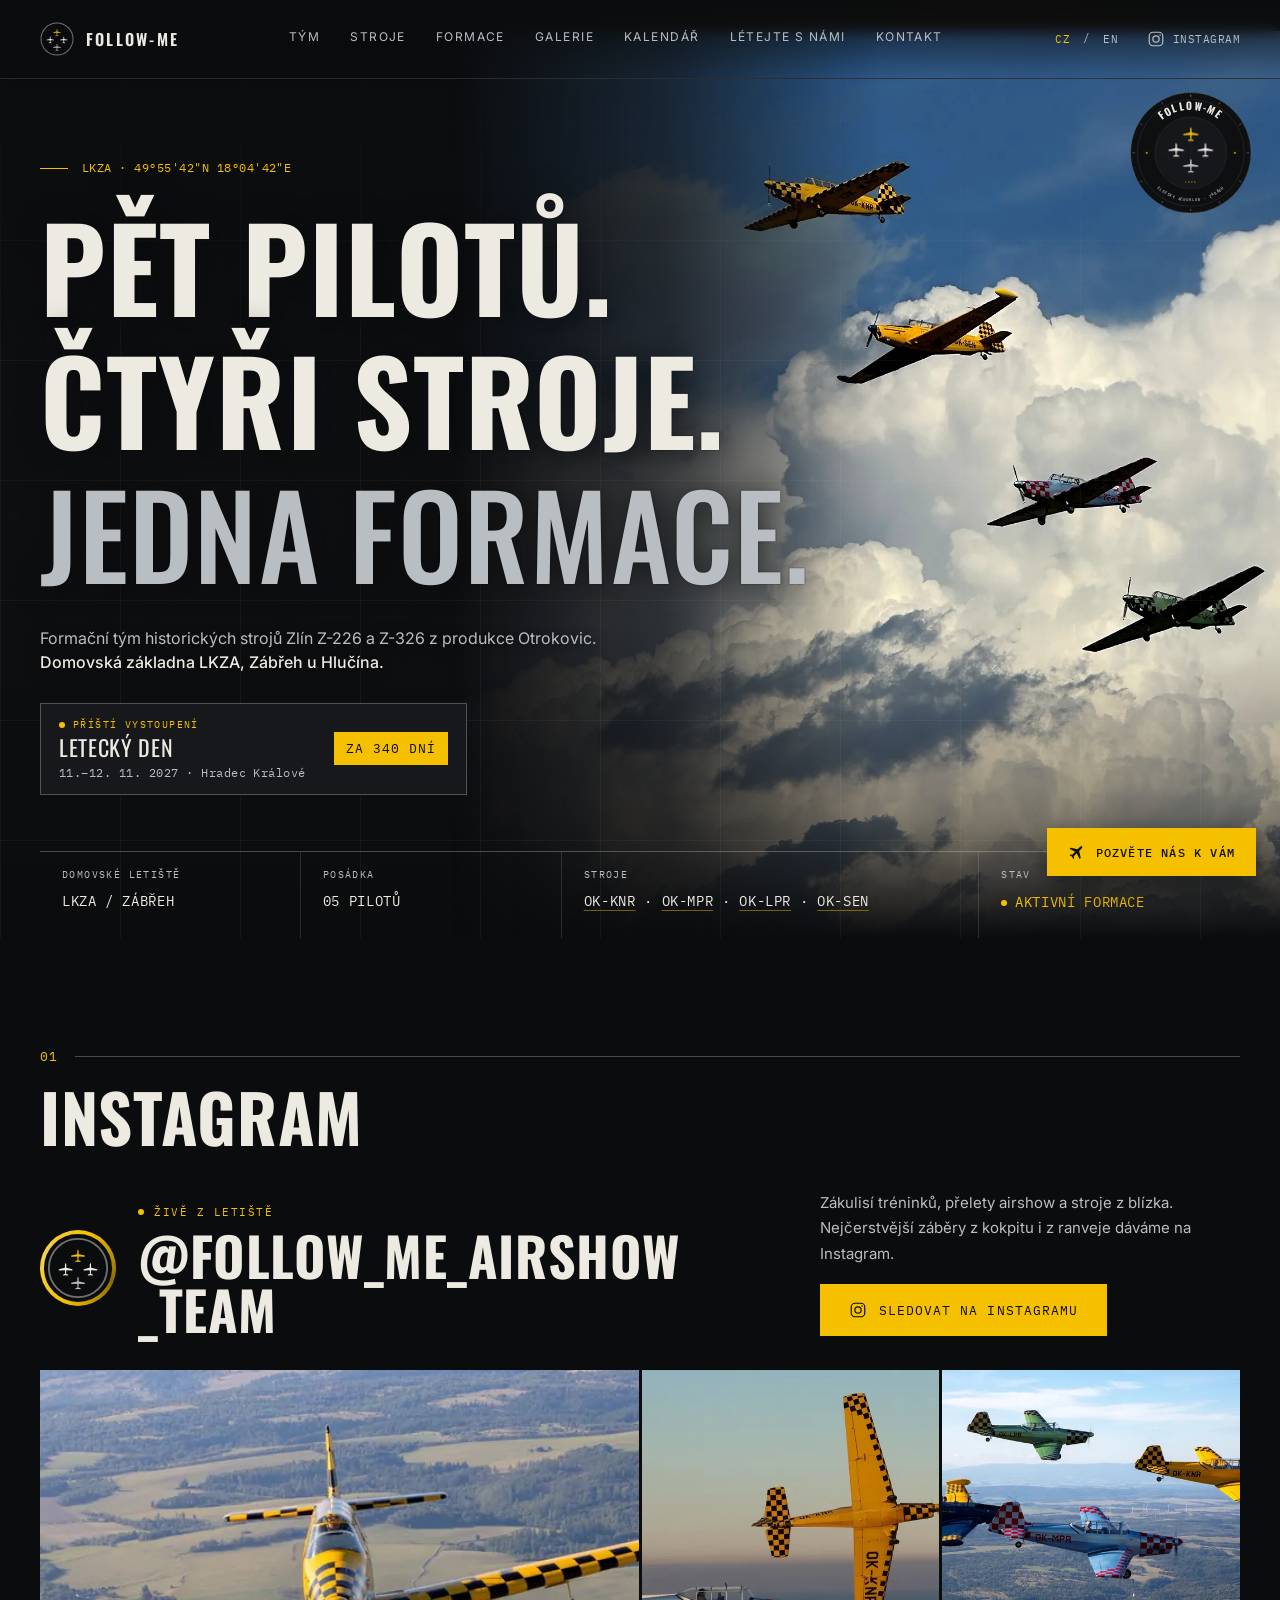
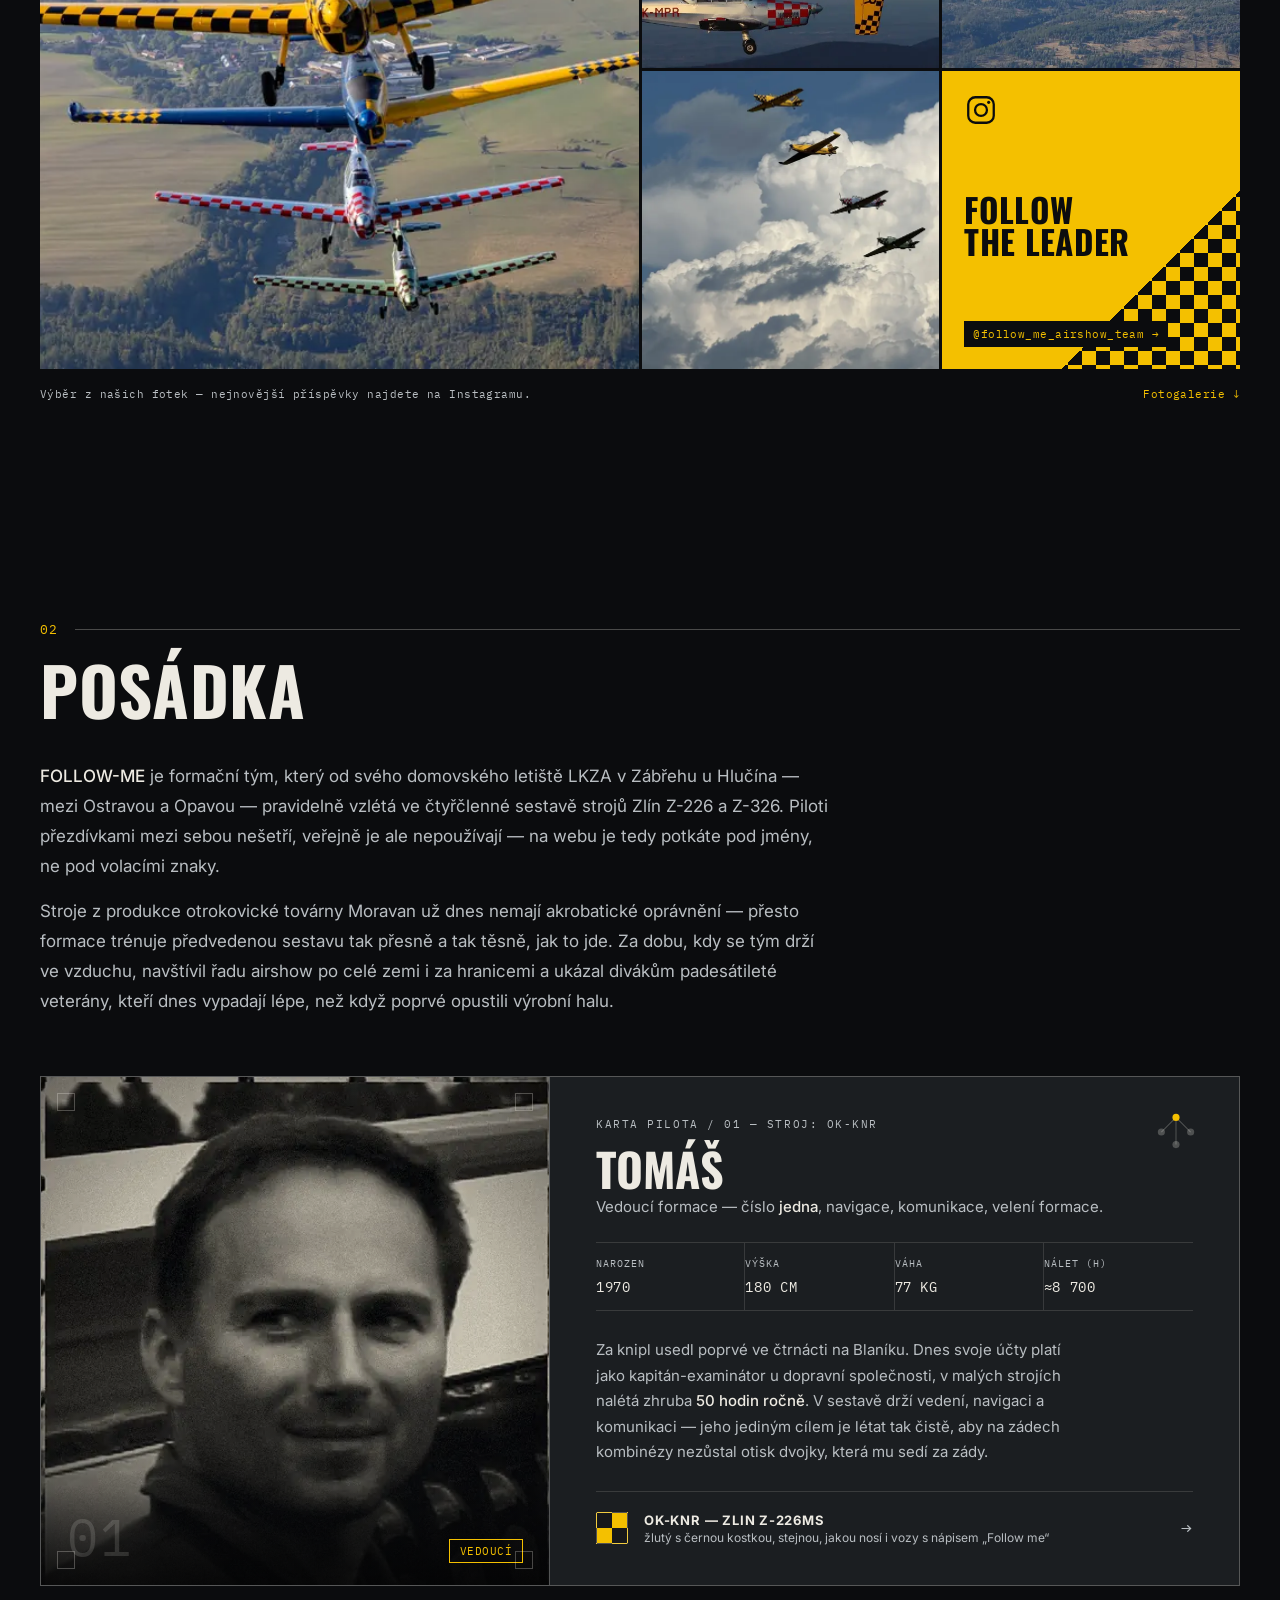
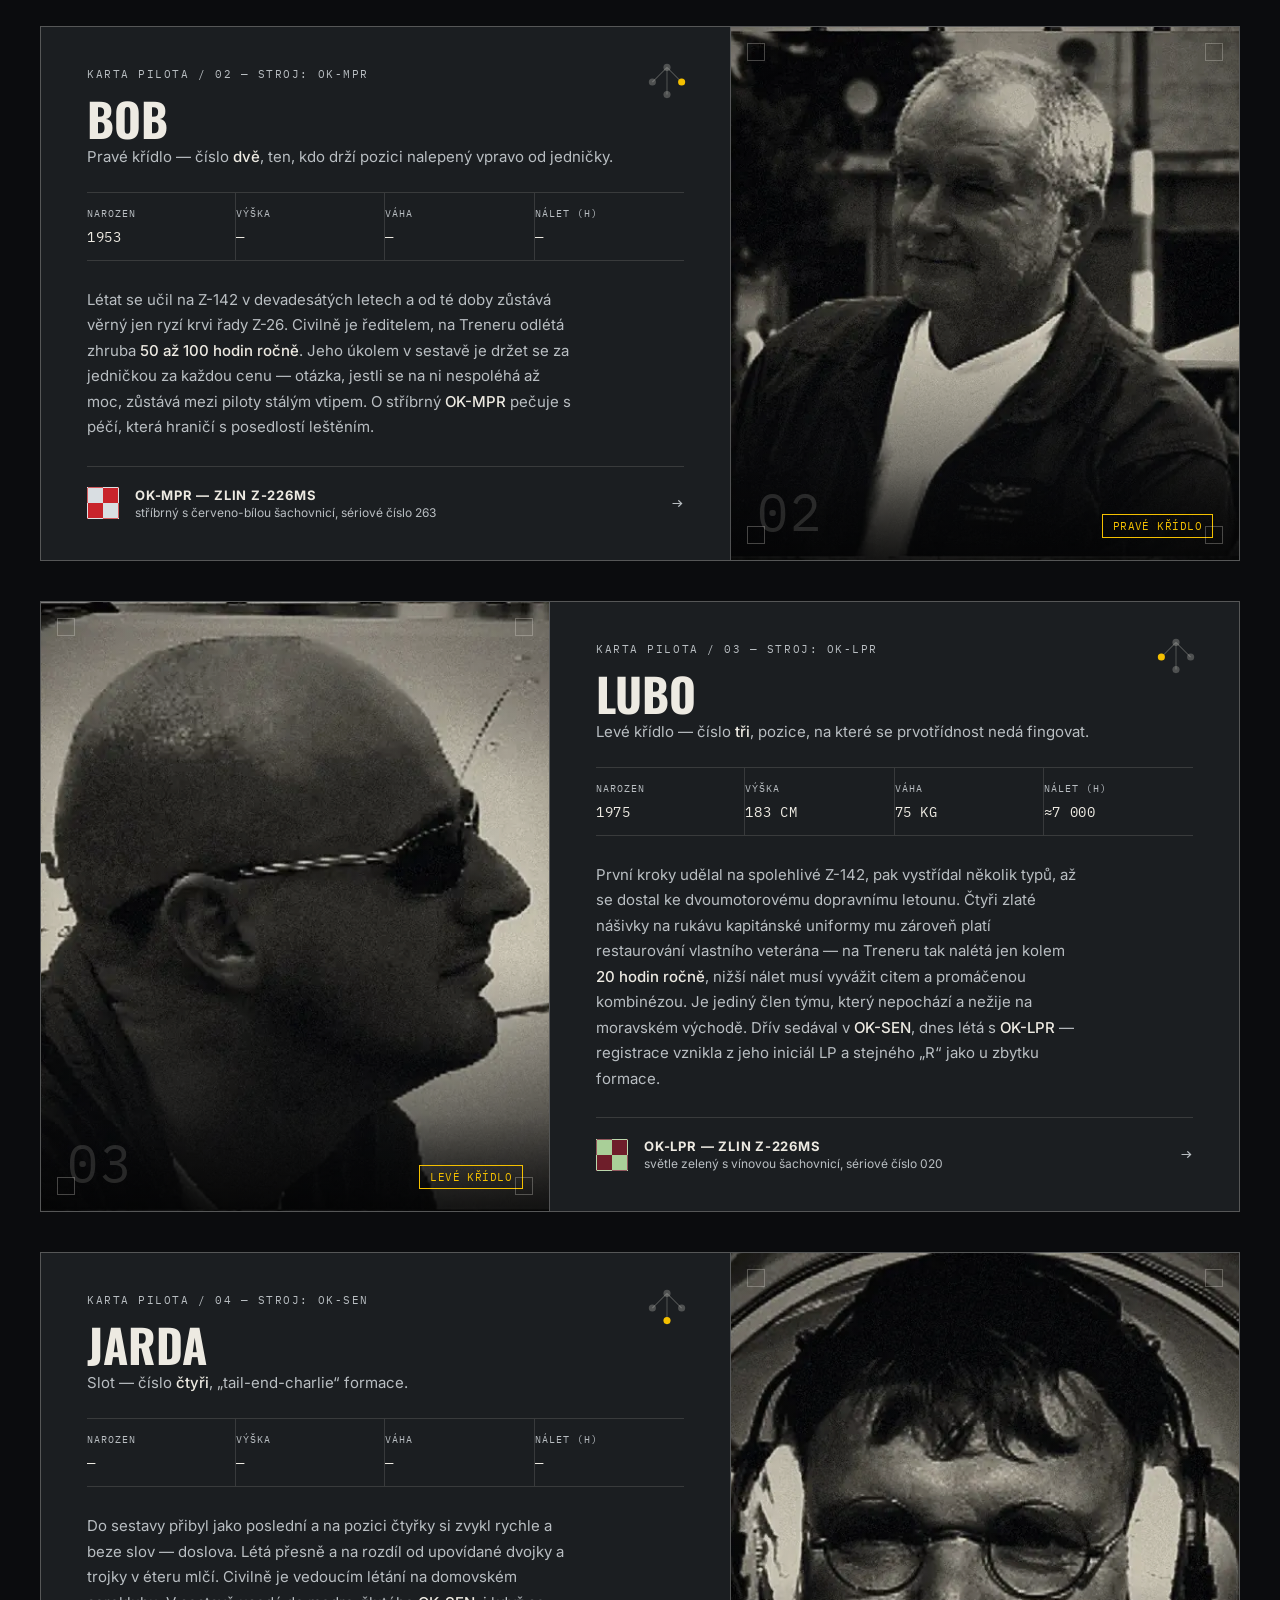
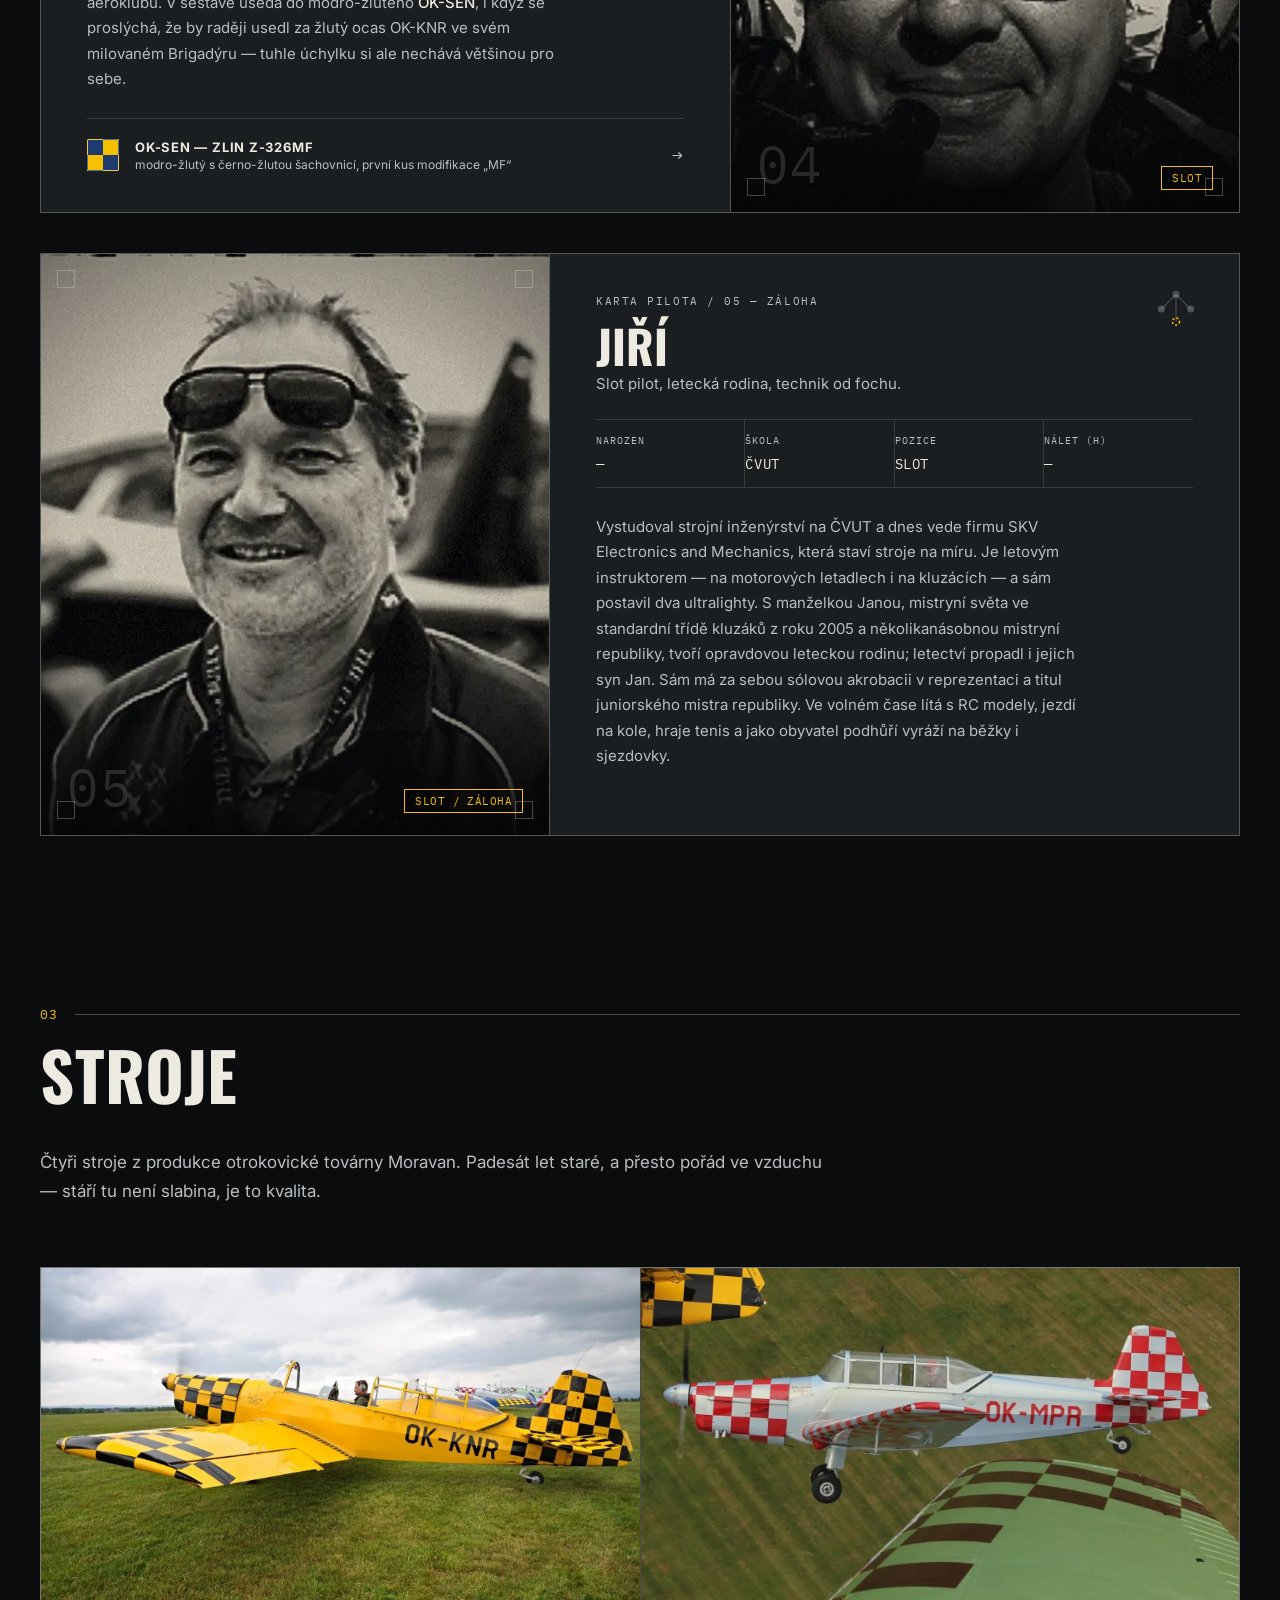
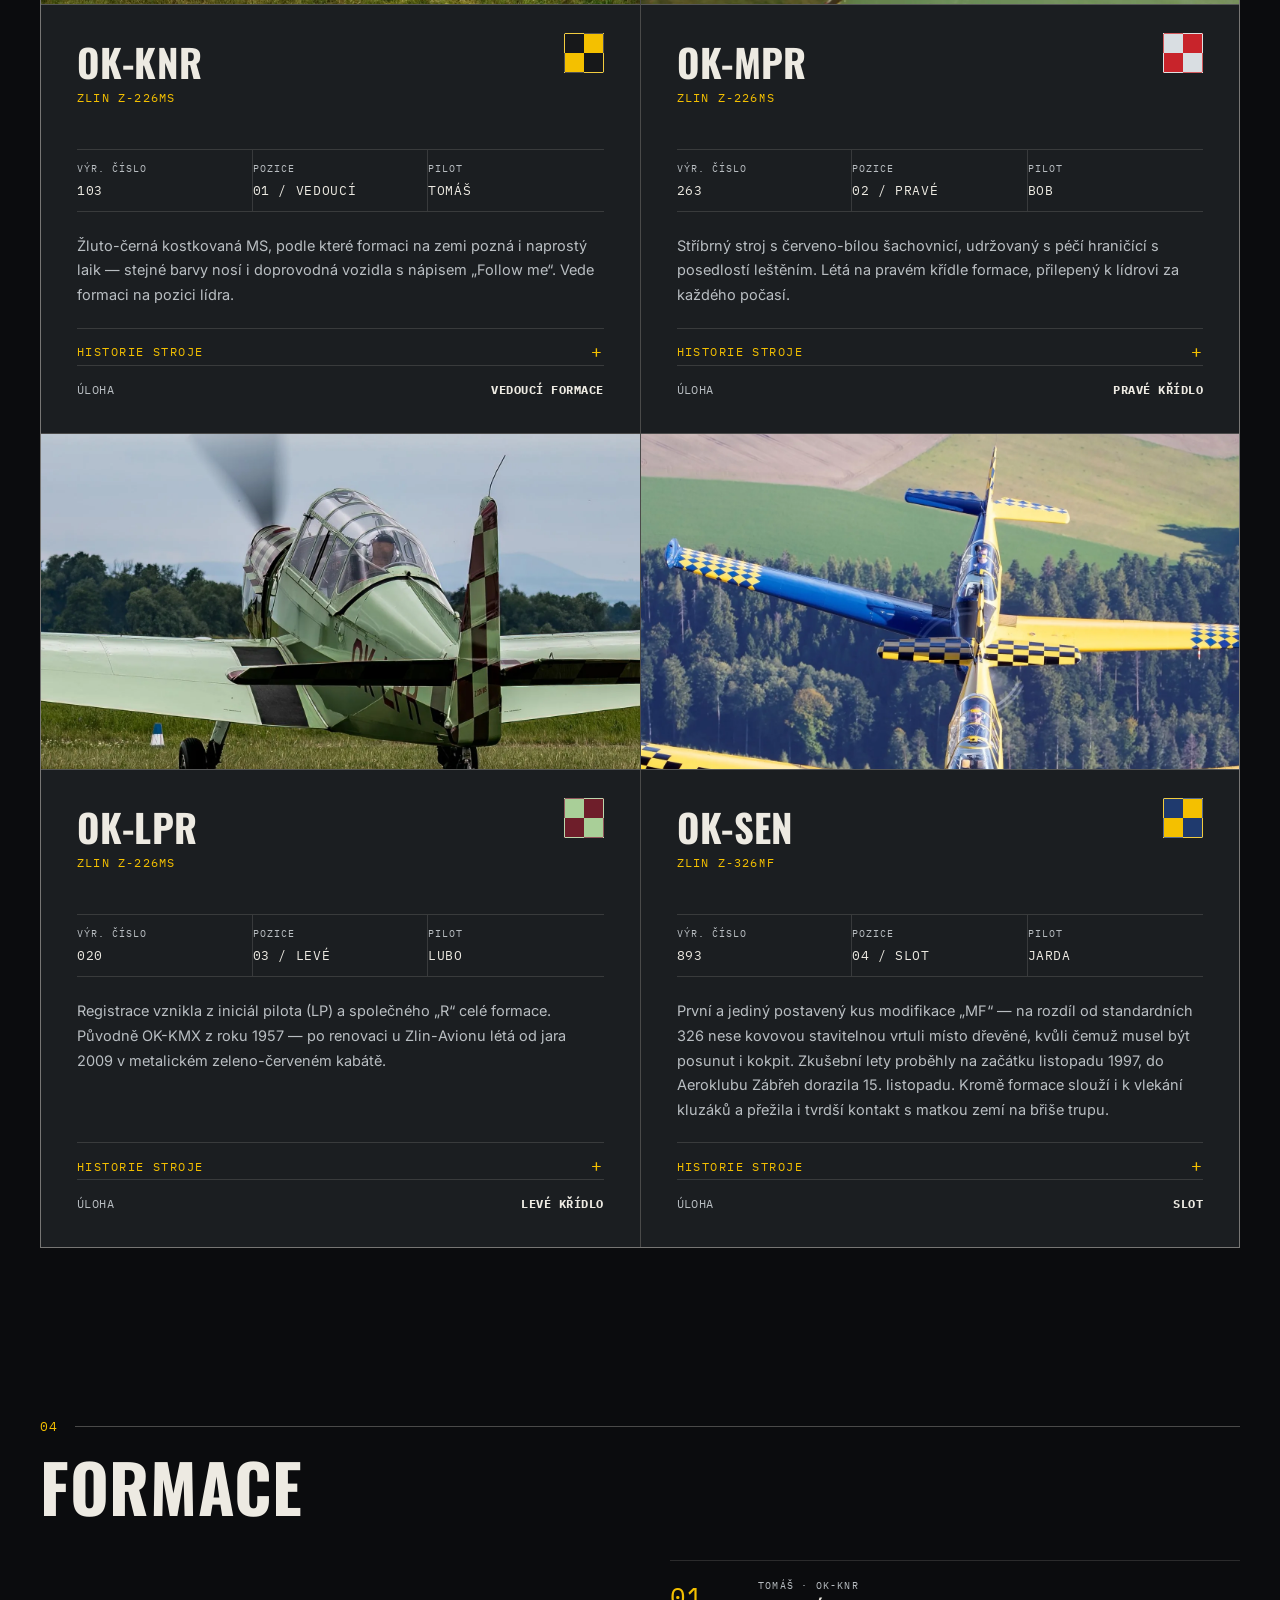
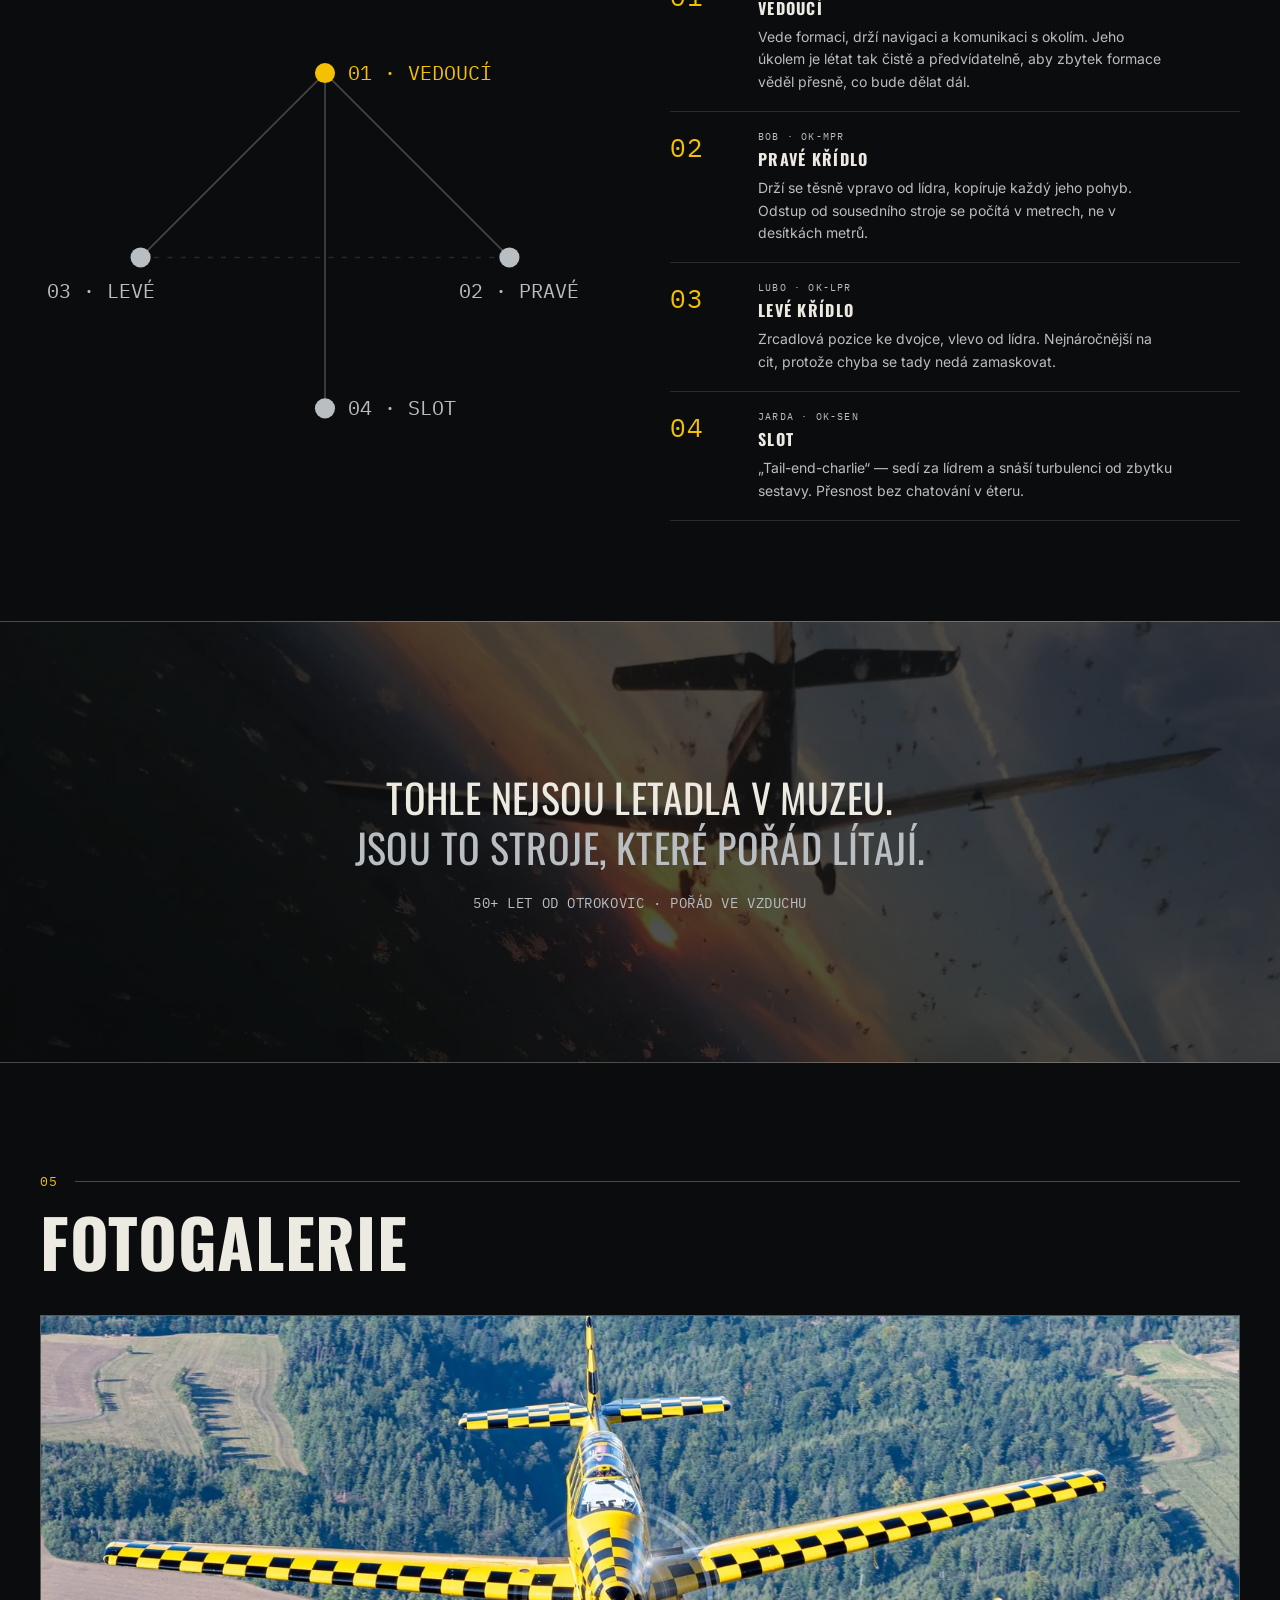
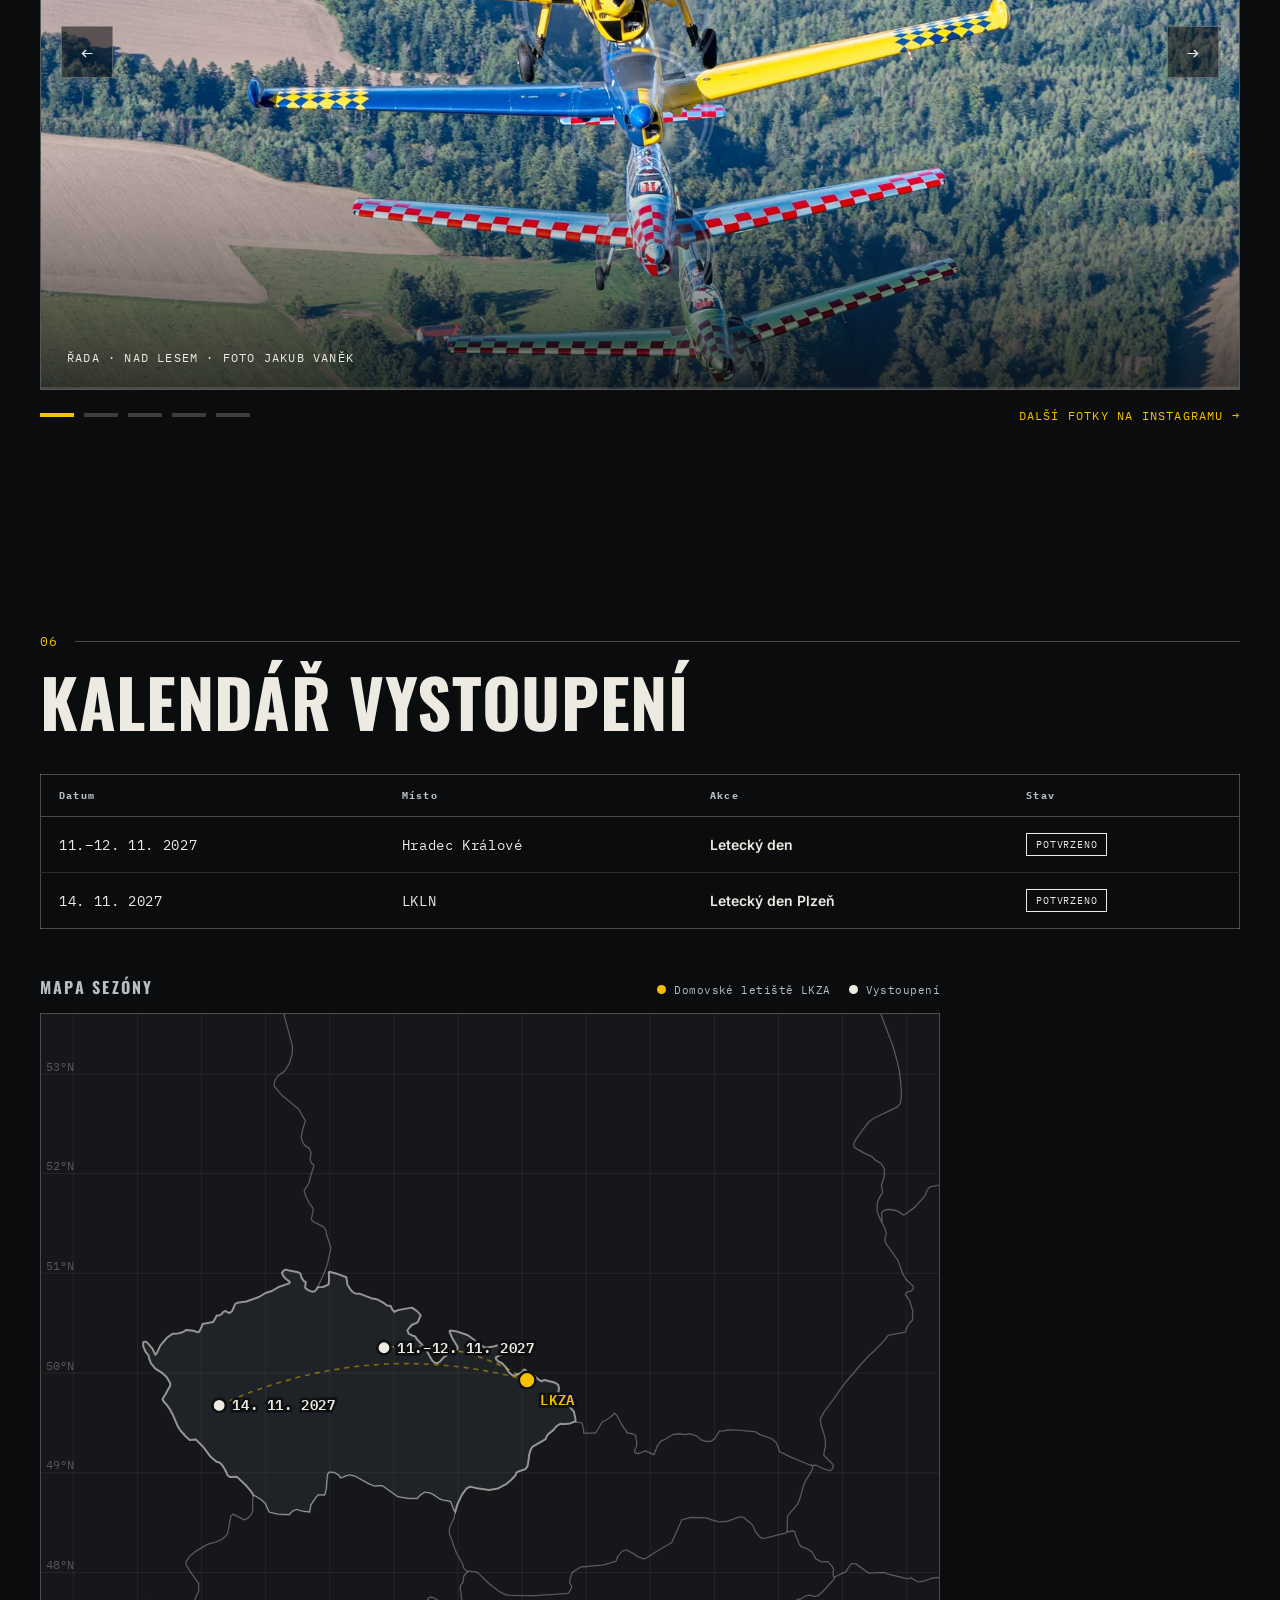
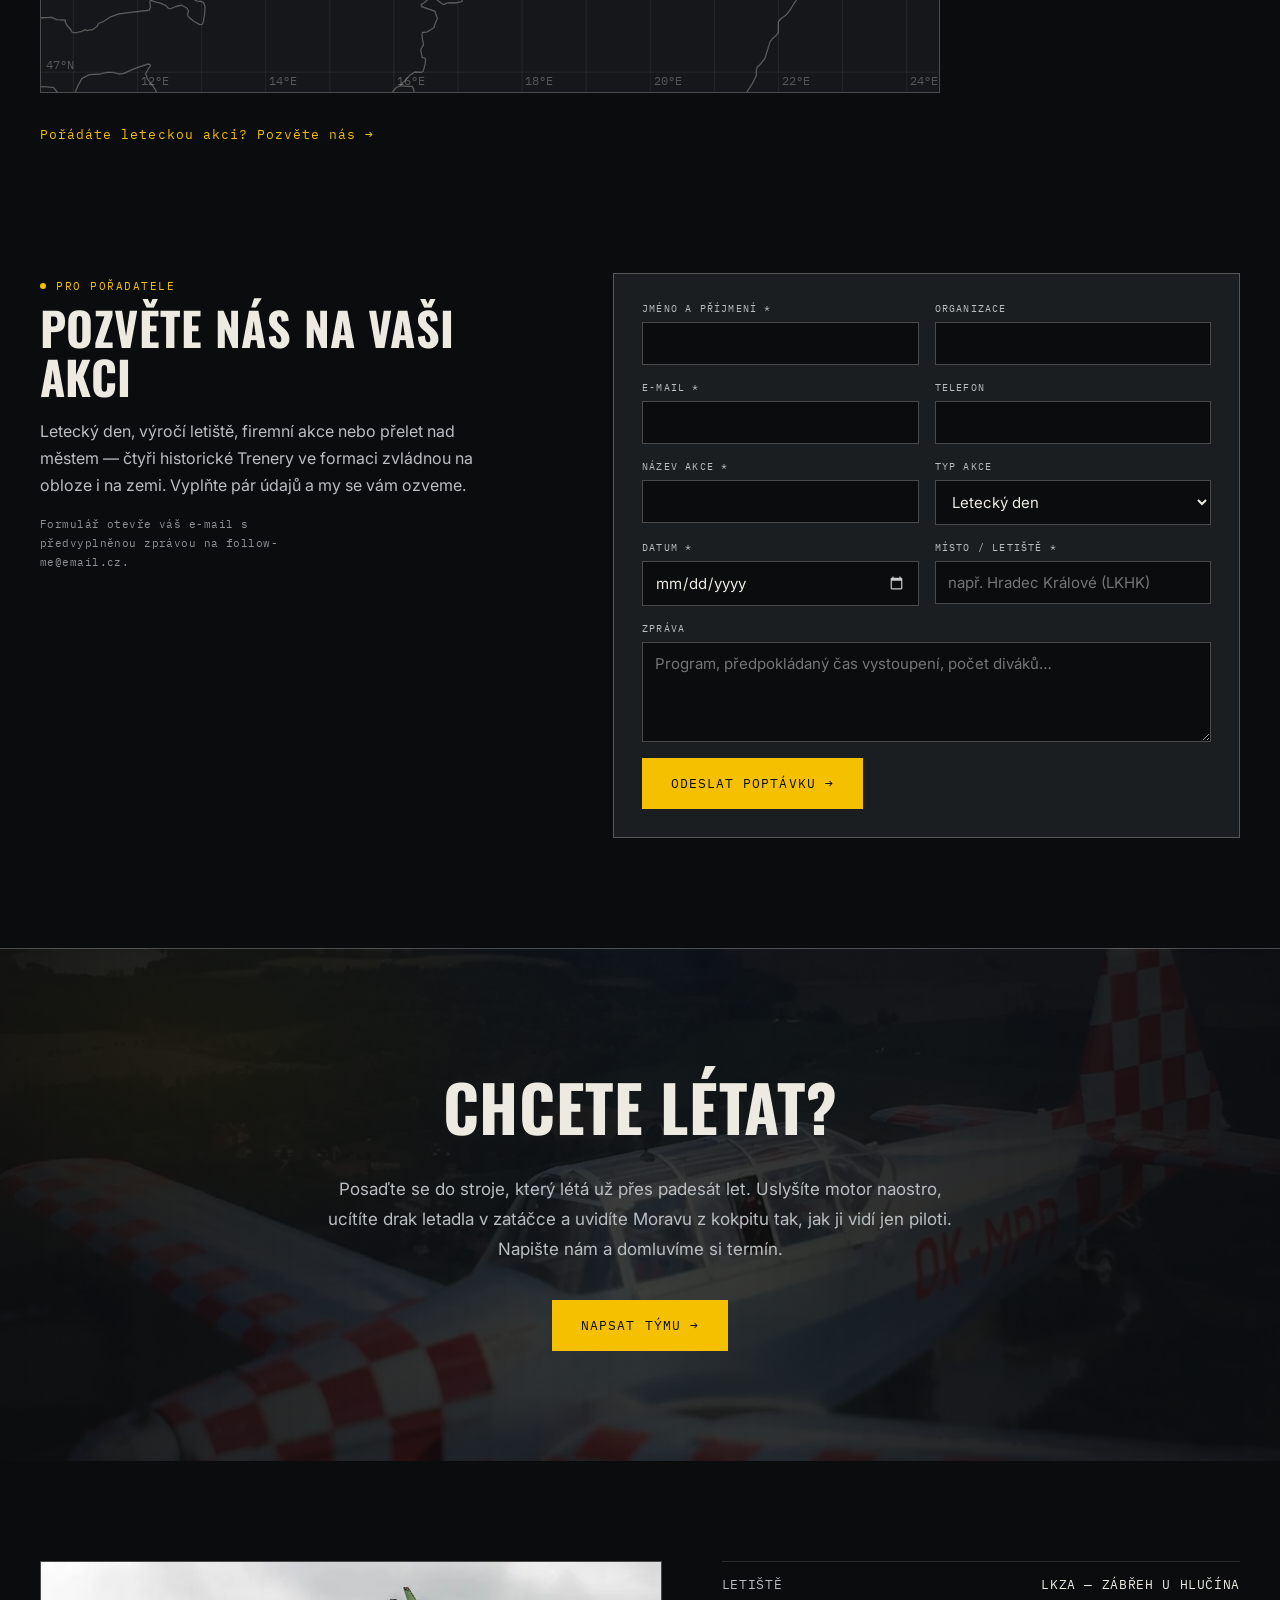
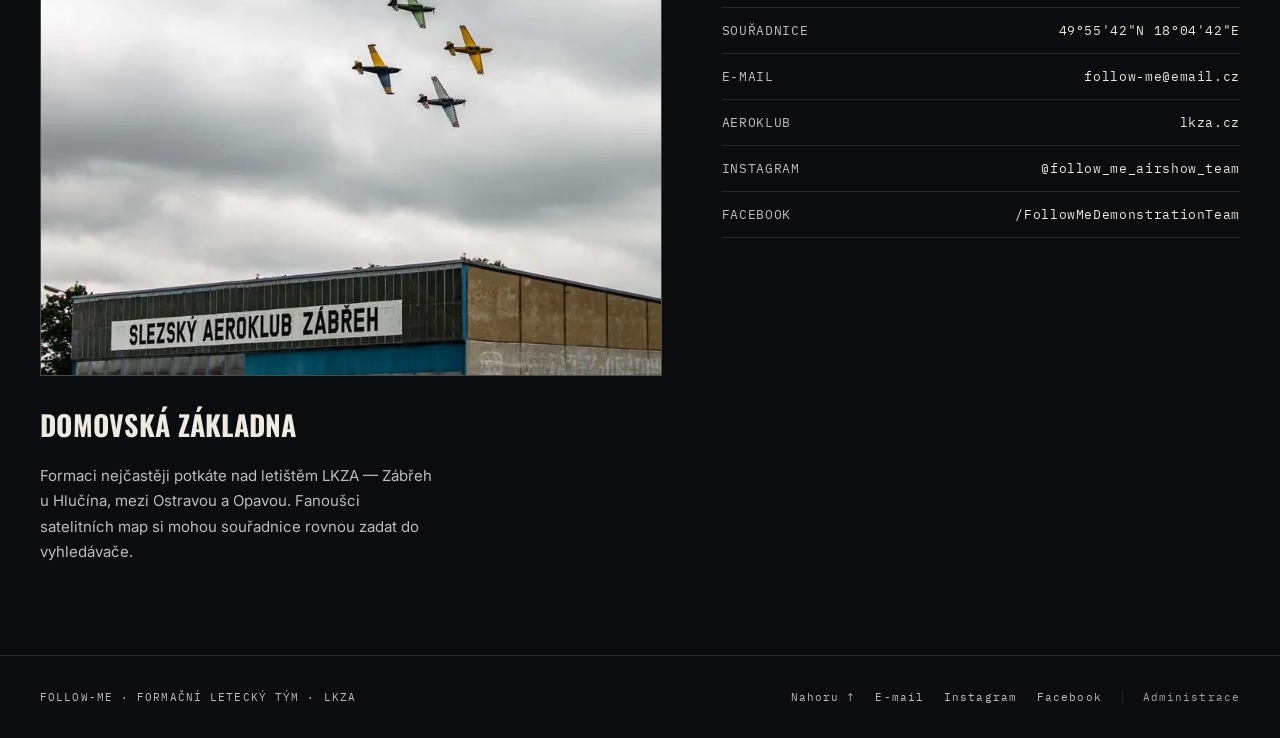
==== index.html @ b540958b "Fotka u Domovské základny celá: všechna letadla i nápis Slezský aeroklub Zábřeh Co-Authored-By: Clau" ====
<!DOCTYPE html>
<html lang="cs">
<head>
<meta charset="UTF-8">
<meta name="viewport" content="width=device-width, initial-scale=1.0">
<title>FOLLOW-ME — formační letecký tým · LKZA Zábřeh</title>
<meta name="description" content="FOLLOW-ME — formační tým čtyř historických strojů Zlín Z-226 a Z-326. Domovská základna LKZA, Zábřeh u Hlučína.">
<meta property="og:title" content="FOLLOW-ME — pět pilotů. čtyři stroje. jedna formace.">
<meta property="og:description" content="Formační letecký tým historických strojů Zlín Z-226 / Z-326. LKZA Zábřeh u Hlučína.">
<meta property="og:type" content="website">
<meta property="og:locale" content="cs_CZ">
<meta property="og:url" content="https://follow-me-blond.vercel.app/">
<meta property="og:site_name" content="FOLLOW-ME">
<meta property="og:image" content="https://follow-me-blond.vercel.app/assets/images/og/og-cs.jpg">
<meta property="og:image:width" content="1200">
<meta property="og:image:height" content="630">
<meta property="og:image:alt" content="Čtyři stroje formace FOLLOW-ME v šikmé řadě před bouřkovými mraky">
<meta name="twitter:card" content="summary_large_image">
<meta name="theme-color" content="#0B0C0E">
<link rel="alternate" hreflang="cs" href="https://follow-me-blond.vercel.app/">
<link rel="alternate" hreflang="en" href="https://follow-me-blond.vercel.app/en/">
<link rel="alternate" hreflang="x-default" href="https://follow-me-blond.vercel.app/">
<link rel="canonical" href="https://follow-me-blond.vercel.app/">
<link rel="icon" type="image/svg+xml" href="assets/images/brand/favicon.svg">
<link rel="preconnect" href="https://fonts.googleapis.com">
<link rel="preconnect" href="https://fonts.gstatic.com" crossorigin>
<link href="https://fonts.googleapis.com/css2?family=Oswald:wght@500;600;700&family=Inter:wght@400;500;600&family=IBM+Plex+Mono:wght@400;500&display=swap" rel="stylesheet">
<link rel="stylesheet" href="css/style.css?v=16">
<link rel="preload" as="image" href="assets/images/photos/hero-mraky-mobil.webp" media="(max-width: 860px)">
<link rel="preload" as="image" href="assets/images/photos/hero-mraky.webp" media="(min-width: 861px)">
</head>
<body>

<!-- ============================================================ NAV -->
<nav class="nav" aria-label="Hlavní menu">
  <a href="#top" class="nav-mark">
    <svg viewBox="0 0 100 100" aria-hidden="true">
      <circle cx="50" cy="50" r="47" fill="none" stroke="rgba(237,234,226,0.45)" stroke-width="3"/>
      <path d="M12 1.5 L12.9 4 L13 8.6 L21.5 10.4 L21.5 12.2 L13 11.8 L12.6 17 L15.6 18.2 L15.6 19.4 L12 19 L8.4 19.4 L8.4 18.2 L11.4 17 L11 11.8 L2.5 12.2 L2.5 10.4 L11 8.6 L11.1 4 Z" fill="#F4C000" transform="translate(36.2 17.9) scale(1.15)"/>
      <path d="M12 1.5 L12.9 4 L13 8.6 L21.5 10.4 L21.5 12.2 L13 11.8 L12.6 17 L15.6 18.2 L15.6 19.4 L12 19 L8.4 19.4 L8.4 18.2 L11.4 17 L11 11.8 L2.5 12.2 L2.5 10.4 L11 8.6 L11.1 4 Z" fill="#EDEAE2" transform="translate(16.2 39.9) scale(1.15)"/>
      <path d="M12 1.5 L12.9 4 L13 8.6 L21.5 10.4 L21.5 12.2 L13 11.8 L12.6 17 L15.6 18.2 L15.6 19.4 L12 19 L8.4 19.4 L8.4 18.2 L11.4 17 L11 11.8 L2.5 12.2 L2.5 10.4 L11 8.6 L11.1 4 Z" fill="#EDEAE2" transform="translate(56.2 39.9) scale(1.15)"/>
      <path d="M12 1.5 L12.9 4 L13 8.6 L21.5 10.4 L21.5 12.2 L13 11.8 L12.6 17 L15.6 18.2 L15.6 19.4 L12 19 L8.4 19.4 L8.4 18.2 L11.4 17 L11 11.8 L2.5 12.2 L2.5 10.4 L11 8.6 L11.1 4 Z" fill="#B9BEC2" transform="translate(36.2 61.9) scale(1.15)"/>
    </svg>
    <span class="nav-word">FOLLOW-ME</span>
  </a>
  <div class="nav-links">
    <a href="#team">Tým</a>
    <a href="#machines">Stroje</a>
    <a href="#formation">Formace</a>
    <a href="#instagram">Galerie</a>
    <a href="#events">Kalendář</a>
    <a href="#fly">Létejte s námi</a>
    <a href="#contact">Kontakt</a>
  </div>
  <div class="nav-lang mono" role="navigation" aria-label="Jazyk">
    <a href="./" class="active" lang="cs" aria-current="page">CZ</a><span aria-hidden="true">/</span>
    <a href="en/" lang="en" hreflang="en">EN</a>
  </div>
  <a class="nav-ig" href="https://www.instagram.com/follow_me_airshow_team/" target="_blank" rel="noopener" aria-label="Instagram FOLLOW-ME"><svg viewBox="0 0 24 24" fill="none" stroke="currentColor" stroke-width="1.6" aria-hidden="true"><rect x="3" y="3" width="18" height="18" rx="5"/><circle cx="12" cy="12" r="4.2"/><circle cx="17.4" cy="6.6" r="1.1" fill="currentColor" stroke="none"/></svg><span class="mono">INSTAGRAM</span></a>
  <button type="button" class="nav-toggle" id="navToggle" aria-label="Otevřít menu" aria-expanded="false" aria-controls="mobileMenu">
    <span></span><span></span><span></span>
  </button>
</nav>

<div class="mobile-menu" id="mobileMenu">
  <a href="#team">Tým</a>
  <a href="#machines">Stroje</a>
  <a href="#formation">Formace</a>
  <a href="#instagram">Galerie</a>
  <a href="#events">Kalendář</a>
  <a href="#fly">Létejte s námi</a>
  <a href="#contact">Kontakt</a>
  <div class="mm-lang mono"><a href="./" class="active" aria-current="page">CZ</a><a href="en/" lang="en" hreflang="en">EN</a></div>
  <a href="https://www.instagram.com/follow_me_airshow_team/" target="_blank" rel="noopener" class="mm-ig"><svg viewBox="0 0 24 24" fill="none" stroke="currentColor" stroke-width="1.6" aria-hidden="true"><rect x="3" y="3" width="18" height="18" rx="5"/><circle cx="12" cy="12" r="4.2"/><circle cx="17.4" cy="6.6" r="1.1" fill="currentColor" stroke="none"/></svg>@follow_me_airshow_team</a>
</div>

<!-- ============================================================ HERO -->
<section class="hero" id="top">
  <div class="hero-photo" aria-hidden="true"></div>
  <div class="hero-grid-lines" aria-hidden="true"></div>

  <div class="hero-badge">
<svg class="emblem" viewBox="0 0 400 400" role="img" aria-label="Znak FOLLOW-ME — Slezský aeroklub Zábřeh">
    <defs>
      <path id="emTop" d="M 58 200 A 142 142 0 0 1 342 200"/>
      <path id="emBot" d="M 40 200 A 160 160 0 0 0 360 200"/>
    </defs>
    <circle class="em-ring" cx="200" cy="200" r="198" fill="#0E0F11" stroke="rgba(237,234,226,0.28)" stroke-width="1.5"/>
    <g class="em-ticks">
      <line x1="200.0" y1="16.0" x2="200.0" y2="8.0" stroke="#F4C000" stroke-width="2"/>
      <line x1="216.3" y1="13.7" x2="216.7" y2="8.7" stroke="rgba(237,234,226,0.22)" stroke-width="1"/>
      <line x1="232.5" y1="15.8" x2="233.3" y2="10.9" stroke="rgba(237,234,226,0.22)" stroke-width="1"/>
      <line x1="248.4" y1="19.4" x2="249.7" y2="14.5" stroke="rgba(237,234,226,0.22)" stroke-width="1"/>
      <line x1="264.0" y1="24.3" x2="265.7" y2="19.6" stroke="rgba(237,234,226,0.22)" stroke-width="1"/>
      <line x1="279.0" y1="30.5" x2="281.1" y2="26.0" stroke="rgba(237,234,226,0.22)" stroke-width="1"/>
      <line x1="292.0" y1="40.7" x2="296.0" y2="33.7" stroke="rgba(237,234,226,0.55)" stroke-width="2"/>
      <line x1="307.3" y1="46.8" x2="310.1" y2="42.7" stroke="rgba(237,234,226,0.22)" stroke-width="1"/>
      <line x1="320.2" y1="56.7" x2="323.4" y2="52.9" stroke="rgba(237,234,226,0.22)" stroke-width="1"/>
      <line x1="332.2" y1="67.8" x2="335.8" y2="64.2" stroke="rgba(237,234,226,0.22)" stroke-width="1"/>
      <line x1="343.3" y1="79.8" x2="347.1" y2="76.6" stroke="rgba(237,234,226,0.22)" stroke-width="1"/>
      <line x1="353.2" y1="92.7" x2="357.3" y2="89.9" stroke="rgba(237,234,226,0.22)" stroke-width="1"/>
      <line x1="359.3" y1="108.0" x2="366.3" y2="104.0" stroke="rgba(237,234,226,0.55)" stroke-width="2"/>
      <line x1="369.5" y1="121.0" x2="374.0" y2="118.9" stroke="rgba(237,234,226,0.22)" stroke-width="1"/>
      <line x1="375.7" y1="136.0" x2="380.4" y2="134.3" stroke="rgba(237,234,226,0.22)" stroke-width="1"/>
      <line x1="380.6" y1="151.6" x2="385.5" y2="150.3" stroke="rgba(237,234,226,0.22)" stroke-width="1"/>
      <line x1="384.2" y1="167.5" x2="389.1" y2="166.7" stroke="rgba(237,234,226,0.22)" stroke-width="1"/>
      <line x1="386.3" y1="183.7" x2="391.3" y2="183.3" stroke="rgba(237,234,226,0.22)" stroke-width="1"/>
      <line x1="384.0" y1="200.0" x2="392.0" y2="200.0" stroke="rgba(237,234,226,0.55)" stroke-width="2"/>
      <line x1="386.3" y1="216.3" x2="391.3" y2="216.7" stroke="rgba(237,234,226,0.22)" stroke-width="1"/>
      <line x1="384.2" y1="232.5" x2="389.1" y2="233.3" stroke="rgba(237,234,226,0.22)" stroke-width="1"/>
      <line x1="380.6" y1="248.4" x2="385.5" y2="249.7" stroke="rgba(237,234,226,0.22)" stroke-width="1"/>
      <line x1="375.7" y1="264.0" x2="380.4" y2="265.7" stroke="rgba(237,234,226,0.22)" stroke-width="1"/>
      <line x1="369.5" y1="279.0" x2="374.0" y2="281.1" stroke="rgba(237,234,226,0.22)" stroke-width="1"/>
      <line x1="359.3" y1="292.0" x2="366.3" y2="296.0" stroke="rgba(237,234,226,0.55)" stroke-width="2"/>
      <line x1="353.2" y1="307.3" x2="357.3" y2="310.1" stroke="rgba(237,234,226,0.22)" stroke-width="1"/>
      <line x1="343.3" y1="320.2" x2="347.1" y2="323.4" stroke="rgba(237,234,226,0.22)" stroke-width="1"/>
      <line x1="332.2" y1="332.2" x2="335.8" y2="335.8" stroke="rgba(237,234,226,0.22)" stroke-width="1"/>
      <line x1="320.2" y1="343.3" x2="323.4" y2="347.1" stroke="rgba(237,234,226,0.22)" stroke-width="1"/>
      <line x1="307.3" y1="353.2" x2="310.1" y2="357.3" stroke="rgba(237,234,226,0.22)" stroke-width="1"/>
      <line x1="292.0" y1="359.3" x2="296.0" y2="366.3" stroke="rgba(237,234,226,0.55)" stroke-width="2"/>
      <line x1="279.0" y1="369.5" x2="281.1" y2="374.0" stroke="rgba(237,234,226,0.22)" stroke-width="1"/>
      <line x1="264.0" y1="375.7" x2="265.7" y2="380.4" stroke="rgba(237,234,226,0.22)" stroke-width="1"/>
      <line x1="248.4" y1="380.6" x2="249.7" y2="385.5" stroke="rgba(237,234,226,0.22)" stroke-width="1"/>
      <line x1="232.5" y1="384.2" x2="233.3" y2="389.1" stroke="rgba(237,234,226,0.22)" stroke-width="1"/>
      <line x1="216.3" y1="386.3" x2="216.7" y2="391.3" stroke="rgba(237,234,226,0.22)" stroke-width="1"/>
      <line x1="200.0" y1="384.0" x2="200.0" y2="392.0" stroke="rgba(237,234,226,0.55)" stroke-width="2"/>
      <line x1="183.7" y1="386.3" x2="183.3" y2="391.3" stroke="rgba(237,234,226,0.22)" stroke-width="1"/>
      <line x1="167.5" y1="384.2" x2="166.7" y2="389.1" stroke="rgba(237,234,226,0.22)" stroke-width="1"/>
      <line x1="151.6" y1="380.6" x2="150.3" y2="385.5" stroke="rgba(237,234,226,0.22)" stroke-width="1"/>
      <line x1="136.0" y1="375.7" x2="134.3" y2="380.4" stroke="rgba(237,234,226,0.22)" stroke-width="1"/>
      <line x1="121.0" y1="369.5" x2="118.9" y2="374.0" stroke="rgba(237,234,226,0.22)" stroke-width="1"/>
      <line x1="108.0" y1="359.3" x2="104.0" y2="366.3" stroke="rgba(237,234,226,0.55)" stroke-width="2"/>
      <line x1="92.7" y1="353.2" x2="89.9" y2="357.3" stroke="rgba(237,234,226,0.22)" stroke-width="1"/>
      <line x1="79.8" y1="343.3" x2="76.6" y2="347.1" stroke="rgba(237,234,226,0.22)" stroke-width="1"/>
      <line x1="67.8" y1="332.2" x2="64.2" y2="335.8" stroke="rgba(237,234,226,0.22)" stroke-width="1"/>
      <line x1="56.7" y1="320.2" x2="52.9" y2="323.4" stroke="rgba(237,234,226,0.22)" stroke-width="1"/>
      <line x1="46.8" y1="307.3" x2="42.7" y2="310.1" stroke="rgba(237,234,226,0.22)" stroke-width="1"/>
      <line x1="40.7" y1="292.0" x2="33.7" y2="296.0" stroke="rgba(237,234,226,0.55)" stroke-width="2"/>
      <line x1="30.5" y1="279.0" x2="26.0" y2="281.1" stroke="rgba(237,234,226,0.22)" stroke-width="1"/>
      <line x1="24.3" y1="264.0" x2="19.6" y2="265.7" stroke="rgba(237,234,226,0.22)" stroke-width="1"/>
      <line x1="19.4" y1="248.4" x2="14.5" y2="249.7" stroke="rgba(237,234,226,0.22)" stroke-width="1"/>
      <line x1="15.8" y1="232.5" x2="10.9" y2="233.3" stroke="rgba(237,234,226,0.22)" stroke-width="1"/>
      <line x1="13.7" y1="216.3" x2="8.7" y2="216.7" stroke="rgba(237,234,226,0.22)" stroke-width="1"/>
      <line x1="16.0" y1="200.0" x2="8.0" y2="200.0" stroke="rgba(237,234,226,0.55)" stroke-width="2"/>
      <line x1="13.7" y1="183.7" x2="8.7" y2="183.3" stroke="rgba(237,234,226,0.22)" stroke-width="1"/>
      <line x1="15.8" y1="167.5" x2="10.9" y2="166.7" stroke="rgba(237,234,226,0.22)" stroke-width="1"/>
      <line x1="19.4" y1="151.6" x2="14.5" y2="150.3" stroke="rgba(237,234,226,0.22)" stroke-width="1"/>
      <line x1="24.3" y1="136.0" x2="19.6" y2="134.3" stroke="rgba(237,234,226,0.22)" stroke-width="1"/>
      <line x1="30.5" y1="121.0" x2="26.0" y2="118.9" stroke="rgba(237,234,226,0.22)" stroke-width="1"/>
      <line x1="40.7" y1="108.0" x2="33.7" y2="104.0" stroke="rgba(237,234,226,0.55)" stroke-width="2"/>
      <line x1="46.8" y1="92.7" x2="42.7" y2="89.9" stroke="rgba(237,234,226,0.22)" stroke-width="1"/>
      <line x1="56.7" y1="79.8" x2="52.9" y2="76.6" stroke="rgba(237,234,226,0.22)" stroke-width="1"/>
      <line x1="67.8" y1="67.8" x2="64.2" y2="64.2" stroke="rgba(237,234,226,0.22)" stroke-width="1"/>
      <line x1="79.8" y1="56.7" x2="76.6" y2="52.9" stroke="rgba(237,234,226,0.22)" stroke-width="1"/>
      <line x1="92.7" y1="46.8" x2="89.9" y2="42.7" stroke="rgba(237,234,226,0.22)" stroke-width="1"/>
      <line x1="108.0" y1="40.7" x2="104.0" y2="33.7" stroke="rgba(237,234,226,0.55)" stroke-width="2"/>
      <line x1="121.0" y1="30.5" x2="118.9" y2="26.0" stroke="rgba(237,234,226,0.22)" stroke-width="1"/>
      <line x1="136.0" y1="24.3" x2="134.3" y2="19.6" stroke="rgba(237,234,226,0.22)" stroke-width="1"/>
      <line x1="151.6" y1="19.4" x2="150.3" y2="14.5" stroke="rgba(237,234,226,0.22)" stroke-width="1"/>
      <line x1="167.5" y1="15.8" x2="166.7" y2="10.9" stroke="rgba(237,234,226,0.22)" stroke-width="1"/>
      <line x1="183.7" y1="13.7" x2="183.3" y2="8.7" stroke="rgba(237,234,226,0.22)" stroke-width="1"/>
    </g>
    <g class="em-sweep" aria-hidden="true"><path d="M 200 9 A 191 191 0 0 1 266 21" fill="none" stroke="#F4C000" stroke-width="2" stroke-linecap="round"/></g>
    <circle class="em-ring2" cx="200" cy="200" r="176" fill="none" stroke="rgba(237,234,226,0.28)" stroke-width="1"/>
    <text class="em-text" font-family="Oswald, sans-serif" font-weight="700" font-size="34" letter-spacing="5" fill="#EDEAE2"><textPath href="#emTop" startOffset="50%" text-anchor="middle">FOLLOW-ME</textPath></text>
    <text class="em-text" font-family="IBM Plex Mono, monospace" font-weight="500" font-size="13" letter-spacing="3.2" fill="#B9BEC2"><textPath href="#emBot" startOffset="50%" text-anchor="middle">SLEZSKÝ AEROKLUB · ZÁBŘEH</textPath></text>
    <circle cx="55" cy="200" r="3" fill="#F4C000"/>
    <circle cx="345" cy="200" r="3" fill="#F4C000"/>
    <circle class="em-core" cx="200" cy="200" r="118" fill="#15171A" stroke="rgba(237,234,226,0.28)" stroke-width="1"/>
    <g stroke="rgba(237,234,226,0.08)" stroke-width="1">
      <line x1="82" y1="200" x2="318" y2="200"/><line x1="200" y1="82" x2="200" y2="318"/>
      <circle cx="200" cy="200" r="78" fill="none"/>
    </g>
    <g class="em-links" stroke="rgba(237,234,226,0.3)" stroke-width="1" stroke-dasharray="3 4">
      <line x1="200" y1="138" x2="152" y2="190"/>
      <line x1="200" y1="138" x2="248" y2="190"/>
      <line x1="200" y1="138" x2="200" y2="242"/>
    </g>
    <g class="em-plane em-p1"><g class="em-bob"><path d="M12 1.5 L12.9 4 L13 8.6 L21.5 10.4 L21.5 12.2 L13 11.8 L12.6 17 L15.6 18.2 L15.6 19.4 L12 19 L8.4 19.4 L8.4 18.2 L11.4 17 L11 11.8 L2.5 12.2 L2.5 10.4 L11 8.6 L11.1 4 Z" fill="#F4C000" transform="translate(168.8 110.7) scale(2.6)"/></g></g>
    <g class="em-plane em-p2"><g class="em-bob"><path d="M12 1.5 L12.9 4 L13 8.6 L21.5 10.4 L21.5 12.2 L13 11.8 L12.6 17 L15.6 18.2 L15.6 19.4 L12 19 L8.4 19.4 L8.4 18.2 L11.4 17 L11 11.8 L2.5 12.2 L2.5 10.4 L11 8.6 L11.1 4 Z" fill="#EDEAE2" transform="translate(120.8 162.7) scale(2.6)"/></g></g>
    <g class="em-plane em-p3"><g class="em-bob"><path d="M12 1.5 L12.9 4 L13 8.6 L21.5 10.4 L21.5 12.2 L13 11.8 L12.6 17 L15.6 18.2 L15.6 19.4 L12 19 L8.4 19.4 L8.4 18.2 L11.4 17 L11 11.8 L2.5 12.2 L2.5 10.4 L11 8.6 L11.1 4 Z" fill="#EDEAE2" transform="translate(216.8 162.7) scale(2.6)"/></g></g>
    <g class="em-plane em-p4"><g class="em-bob"><path d="M12 1.5 L12.9 4 L13 8.6 L21.5 10.4 L21.5 12.2 L13 11.8 L12.6 17 L15.6 18.2 L15.6 19.4 L12 19 L8.4 19.4 L8.4 18.2 L11.4 17 L11 11.8 L2.5 12.2 L2.5 10.4 L11 8.6 L11.1 4 Z" fill="#B9BEC2" transform="translate(168.8 214.7) scale(2.6)"/></g></g>
    <text class="em-text" x="200" y="300" text-anchor="middle" font-family="IBM Plex Mono, monospace" font-size="11" letter-spacing="3" fill="#F4C000">LKZA</text>
  </svg>
  </div>

  <div class="hero-inner">
    <div class="hero-eyebrow mono">
      <span class="dash" aria-hidden="true"></span>
      <span>LKZA · 49°55'42"N 18°04'42"E</span>
    </div>
    <h1 class="hero-title display">
      PĚT PILOTŮ.<br>
      ČTYŘI STROJE.<br>
      <span class="thin">JEDNA FORMACE.</span>
    </h1>
    <p class="hero-claim">
      Formační tým historických strojů Zlín Z-226 a Z-326 z produkce Otrokovic.
      <b>Domovská základna LKZA, Zábřeh u Hlučína.</b>
    </p>
    <!-- Příští vystoupení: vyplní se samo z kalendáře (data/events.json). -->
    <a class="next-event" id="nextEvent" href="#events" hidden>
      <span class="ne-label mono"><span class="dot" aria-hidden="true"></span>PŘÍŠTÍ VYSTOUPENÍ</span>
      <span class="ne-name" id="neName"></span>
      <span class="ne-meta mono" id="neMeta"></span>
      <span class="ne-count mono" id="neCount"></span>
    </a>
  </div>

  <div class="hero-readout mono">
    <div class="cell">
      <span class="label">DOMOVSKÉ LETIŠTĚ</span>
      <span class="value">LKZA / ZÁBŘEH</span>
    </div>
    <div class="cell">
      <span class="label">POSÁDKA</span>
      <span class="value">05 PILOTŮ</span>
    </div>
    <div class="cell cell-machines">
      <span class="label">STROJE</span>
      <span class="value"><a class="nw reg-link" href="#ok-knr">OK-KNR</a> · <a class="nw reg-link" href="#ok-mpr">OK-MPR</a> · <a class="nw reg-link" href="#ok-lpr">OK-LPR</a> · <a class="nw reg-link" href="#ok-sen">OK-SEN</a></span>
    </div>
    <div class="cell">
      <span class="label">STAV</span>
      <span class="value yellow"><span class="dot" aria-hidden="true"></span>AKTIVNÍ FORMACE</span>
    </div>
  </div>
</section>

<!-- ============================================================ INSTAGRAM / GALERIE -->
<!-- Hlavní galerie. Po propojení s Instagramem (Behold) vložte JSON adresu feedu
     do data-feed a mřížka se sama naplní posledními příspěvky. Do té doby ukazuje
     výběr 4 fotek níže; po kliknutí se otevřou v prohlížeči fotek. -->
<div class="section-label" id="instagram">
  <span class="num mono">01</span>
  <div class="rule"></div>
  <h2>Instagram</h2>
</div>

<section class="ig-section" aria-labelledby="ig-title" data-feed="">
  <div class="ig-head">
    <div class="ig-profile">
      <a class="ig-avatar" href="https://www.instagram.com/follow_me_airshow_team/" target="_blank" rel="noopener" aria-hidden="true" tabindex="-1"><img id="igAvatar" src="assets/images/brand/favicon.svg" alt="" width="64" height="64"></a>
      <div>
        <span class="ig-eyebrow mono"><span class="dot" aria-hidden="true"></span>ŽIVĚ Z LETIŠTĚ</span>
        <h2 class="ig-handle display" id="ig-title"><a href="https://www.instagram.com/follow_me_airshow_team/" target="_blank" rel="noopener">@follow_me<wbr>_airshow<wbr>_team</a></h2>
        <p class="ig-stats mono" id="igStats" hidden><span><b id="igFollowers"></b> sledujících</span><span><b id="igCount"></b> příspěvků</span></p>
      </div>
    </div>
    <div class="ig-side">
      <p class="ig-text">Zákulisí tréninků, přelety airshow a stroje z blízka. Nejčerstvější záběry z kokpitu i z ranveje dáváme na Instagram.</p>
      <a class="btn" href="https://www.instagram.com/follow_me_airshow_team/" target="_blank" rel="noopener"><svg viewBox="0 0 24 24" fill="none" stroke="currentColor" stroke-width="1.6" aria-hidden="true"><rect x="3" y="3" width="18" height="18" rx="5"/><circle cx="12" cy="12" r="4.2"/><circle cx="17.4" cy="6.6" r="1.1" fill="currentColor" stroke="none"/></svg>SLEDOVAT NA INSTAGRAMU</a>
    </div>
  </div>

  <div class="ig-grid" id="igGrid">
    <a class="ig-tile is-big" href="assets/images/photos/rada-zepredu.webp" data-lightbox="ig" data-caption="ŘADA · ZEPŘEDU"><img src="assets/images/photos/rada-zepredu-sm.webp" srcset="assets/images/photos/rada-zepredu-sm.webp 800w, assets/images/photos/rada-zepredu.webp 1600w" sizes="(max-width:900px) 100vw, 50vw" alt="Čtyři stroje v řadě za sebou zepředu, v čele OK-KNR, pod nimi krajina" loading="lazy" style="object-position:50% 40%"><span class="ig-hover"><span class="ig-cap mono">ŘADA · ZEPŘEDU</span></span></a>
    <a class="ig-tile" href="assets/images/photos/mpr-knr-zapad-slunce.webp" data-lightbox="ig" data-caption="OK-MPR + OK-KNR · ZÁPAD SLUNCE"><img src="assets/images/photos/mpr-knr-zapad-slunce-sm.webp" alt="OK-MPR z boku a OK-KNR v náklonu při západu slunce" loading="lazy" style="object-position:72% 45%"><span class="ig-hover"><span class="ig-cap mono">OK-MPR + OK-KNR · ZÁPAD SLUNCE</span></span></a>
    <a class="ig-tile" href="assets/images/photos/ctyri-stroje-nad-krajinou.webp" data-lightbox="ig" data-caption="ČTYŘI STROJE · ZE VZDUCHU"><img src="assets/images/photos/ctyri-stroje-nad-krajinou-sm.webp" alt="OK-LPR, OK-KNR, OK-SEN a OK-MPR z boku nad krajinou" loading="lazy" style="object-position:62% 50%"><span class="ig-hover"><span class="ig-cap mono">ČTYŘI STROJE · ZE VZDUCHU</span></span></a>
    <a class="ig-tile" href="assets/images/photos/echelon-sestup-mraky.webp" data-lightbox="ig" data-caption="ECHELON · V BOUŘKOVÝCH MRACÍCH"><img src="assets/images/photos/echelon-sestup-mraky-sm.webp" alt="OK-KNR, OK-SEN, OK-MPR a OK-LPR v šikmé řadě před bouřkovými mraky" loading="lazy" style="object-position:60% 28%"><span class="ig-hover"><span class="ig-cap mono">ECHELON · V BOUŘKOVÝCH MRACÍCH</span></span></a>
    <a class="ig-tile ig-cta" href="https://www.instagram.com/follow_me_airshow_team/" target="_blank" rel="noopener">
      <span class="ig-cta-icon"><svg viewBox="0 0 24 24" fill="none" stroke="currentColor" stroke-width="1.6" aria-hidden="true"><rect x="3" y="3" width="18" height="18" rx="5"/><circle cx="12" cy="12" r="4.2"/><circle cx="17.4" cy="6.6" r="1.1" fill="currentColor" stroke="none"/></svg></span>
      <span class="ig-cta-text display">Follow<br>the leader</span>
      <span class="ig-cta-sub mono">@follow_me_airshow_team →</span>
    </a>
  </div>
  <p class="ig-foot mono"><span id="igFoot">Výběr z našich fotek — nejnovější příspěvky najdete na Instagramu.</span> <a href="#gallery">Fotogalerie ↓</a></p>
</section>

<!-- ============================================================ TÝM / POSÁDKA -->
<div class="section-label" id="team">
  <span class="num mono">02</span>
  <div class="rule"></div>
  <h2>Posádka</h2>
</div>
<div class="section-intro reveal">
    <p>
      <b>FOLLOW-ME</b> je formační tým, který od svého domovského letiště LKZA
      v Zábřehu u Hlučína — mezi Ostravou a Opavou — pravidelně vzlétá ve
      čtyřčlenné sestavě strojů Zlín Z-226 a Z-326. Piloti přezdívkami mezi
      sebou nešetří, veřejně je ale nepoužívají — na webu je tedy potkáte
      pod jmény, ne pod volacími znaky.
    </p>
    <p>
      Stroje z produkce otrokovické továrny Moravan už dnes nemají
      akrobatické oprávnění — přesto formace trénuje předvedenou sestavu tak
      přesně a tak těsně, jak to jde. Za dobu, kdy se tým drží ve vzduchu,
      navštívil řadu airshow po celé zemi i za hranicemi a ukázal divákům
      padesátileté veterány, kteří dnes vypadají lépe, než když poprvé
      opustili výrobní halu.
    </p>
</div>

<div class="pilot-wrap">

  <!-- PILOT 01 — TOMÁŠ -->
  <article id="pilot-tomas" class="pilot-card">
    <div class="pilot-portrait">
      <div class="crop-marks" aria-hidden="true">
        <span class="cm-tl"></span><span class="cm-tr"></span>
        <span class="cm-bl"></span><span class="cm-br"></span>
      </div>
      <img class="pilot-photo" src="assets/images/pilots/tomas-560.webp" srcset="assets/images/pilots/tomas-560.webp 560w, assets/images/pilots/tomas.webp 900w" sizes="(max-width:900px) 100vw, 42vw" alt="Portrét pilota Tomáše" loading="lazy" width="900" height="900">
      <div class="pilot-tag">
        <span class="pilot-num mono">01</span>
        <span class="pilot-role-tag mono">VEDOUCÍ</span>
      </div>
    </div>
    <div class="pilot-data">
      <svg class="pos-mini" viewBox="0 0 44 38" aria-hidden="true"><path d="M22 6 L8 20 M22 6 L36 20 M22 6 L22 32"/><circle cx="22" cy="6" r="3.4" class="on"/><circle cx="36" cy="20" r="3.4"/><circle cx="8" cy="20" r="3.4"/><circle cx="22" cy="32" r="3.4"/></svg>
      <span class="pilot-eyebrow mono">KARTA PILOTA / 01 — STROJ: OK-KNR</span>
      <h3 class="pilot-name">Tomáš</h3>
      <p class="pilot-position">Vedoucí formace — číslo <b>jedna</b>, navigace, komunikace, velení formace.</p>
      <div class="pilot-specs mono">
        <div><span class="k">NAROZEN</span><span class="v">1970</span></div>
        <div><span class="k">VÝŠKA</span><span class="v">180 CM</span></div>
        <div><span class="k">VÁHA</span><span class="v">77 KG</span></div>
        <div><span class="k">NÁLET (H)</span><span class="v">≈8 700</span></div>
      </div>
      <p class="pilot-bio">
        Za knipl usedl poprvé ve čtrnácti na Blaníku. Dnes svoje účty platí jako
        kapitán-examinátor u dopravní společnosti, v malých strojích nalétá
        zhruba <b>50 hodin ročně</b>. V sestavě drží vedení, navigaci a
        komunikaci — jeho jediným cílem je létat tak čistě, aby na zádech
        kombinézy nezůstal otisk dvojky, která mu sedí za zády.
      </p>
      <a class="pilot-aircraft" href="#ok-knr">
        <div class="aircraft-swatch swatch-knr" aria-hidden="true"></div>
        <div class="txt">
          <b>OK-KNR — ZLIN Z-226MS</b>
          žlutý s černou kostkou, stejnou, jakou nosí i vozy s nápisem „Follow me“
        </div>
        <span class="pa-go mono" aria-hidden="true">→</span>
      </a>
    </div>
  </article>

  <!-- PILOT 02 — BOB -->
  <article id="pilot-bob" class="pilot-card reverse">
    <div class="pilot-portrait">
      <div class="crop-marks" aria-hidden="true">
        <span class="cm-tl"></span><span class="cm-tr"></span>
        <span class="cm-bl"></span><span class="cm-br"></span>
      </div>
      <img class="pilot-photo" src="assets/images/pilots/bob-560.webp" srcset="assets/images/pilots/bob-560.webp 560w, assets/images/pilots/bob.webp 900w" sizes="(max-width:900px) 100vw, 42vw" alt="Portrét pilota Boba" loading="lazy" width="900" height="900">
      <div class="pilot-tag">
        <span class="pilot-num mono">02</span>
        <span class="pilot-role-tag mono">PRAVÉ KŘÍDLO</span>
      </div>
    </div>
    <div class="pilot-data">
      <svg class="pos-mini" viewBox="0 0 44 38" aria-hidden="true"><path d="M22 6 L8 20 M22 6 L36 20 M22 6 L22 32"/><circle cx="22" cy="6" r="3.4"/><circle cx="36" cy="20" r="3.4" class="on"/><circle cx="8" cy="20" r="3.4"/><circle cx="22" cy="32" r="3.4"/></svg>
      <span class="pilot-eyebrow mono">KARTA PILOTA / 02 — STROJ: OK-MPR</span>
      <h3 class="pilot-name">Bob</h3>
      <p class="pilot-position">Pravé křídlo — číslo <b>dvě</b>, ten, kdo drží pozici nalepený vpravo od jedničky.</p>
      <div class="pilot-specs mono">
        <div><span class="k">NAROZEN</span><span class="v">1953</span></div>
        <div><span class="k">VÝŠKA</span><span class="v">—</span></div>
        <div><span class="k">VÁHA</span><span class="v">—</span></div>
        <div><span class="k">NÁLET (H)</span><span class="v">—</span></div>
      </div>
      <p class="pilot-bio">
        Létat se učil na Z-142 v devadesátých letech a od té doby zůstává věrný
        jen ryzí krvi řady Z-26. Civilně je ředitelem, na Treneru odlétá zhruba
        <b>50 až 100 hodin ročně</b>. Jeho úkolem v sestavě je držet se za
        jedničkou za každou cenu — otázka, jestli se na ni nespoléhá až
        moc, zůstává mezi piloty stálým vtipem. O stříbrný
        <b>OK-MPR</b> pečuje s péčí, která hraničí s posedlostí leštěním.
      </p>
      <a class="pilot-aircraft" href="#ok-mpr">
        <div class="aircraft-swatch swatch-mpr" aria-hidden="true"></div>
        <div class="txt">
          <b>OK-MPR — ZLIN Z-226MS</b>
          stříbrný s červeno-bílou šachovnicí, sériové číslo 263
        </div>
        <span class="pa-go mono" aria-hidden="true">→</span>
      </a>
    </div>
  </article>

  <!-- PILOT 03 — LUBO -->
  <article id="pilot-lubo" class="pilot-card">
    <div class="pilot-portrait">
      <div class="crop-marks" aria-hidden="true">
        <span class="cm-tl"></span><span class="cm-tr"></span>
        <span class="cm-bl"></span><span class="cm-br"></span>
      </div>
      <img class="pilot-photo" src="assets/images/pilots/lubo-560.webp" srcset="assets/images/pilots/lubo-560.webp 560w, assets/images/pilots/lubo.webp 900w" sizes="(max-width:900px) 100vw, 42vw" alt="Portrét pilota Luba" loading="lazy" width="900" height="900">
      <div class="pilot-tag">
        <span class="pilot-num mono">03</span>
        <span class="pilot-role-tag mono">LEVÉ KŘÍDLO</span>
      </div>
    </div>
    <div class="pilot-data">
      <svg class="pos-mini" viewBox="0 0 44 38" aria-hidden="true"><path d="M22 6 L8 20 M22 6 L36 20 M22 6 L22 32"/><circle cx="22" cy="6" r="3.4"/><circle cx="36" cy="20" r="3.4"/><circle cx="8" cy="20" r="3.4" class="on"/><circle cx="22" cy="32" r="3.4"/></svg>
      <span class="pilot-eyebrow mono">KARTA PILOTA / 03 — STROJ: OK-LPR</span>
      <h3 class="pilot-name">Lubo</h3>
      <p class="pilot-position">Levé křídlo — číslo <b>tři</b>, pozice, na které se prvotřídnost nedá fingovat.</p>
      <div class="pilot-specs mono">
        <div><span class="k">NAROZEN</span><span class="v">1975</span></div>
        <div><span class="k">VÝŠKA</span><span class="v">183 CM</span></div>
        <div><span class="k">VÁHA</span><span class="v">75 KG</span></div>
        <div><span class="k">NÁLET (H)</span><span class="v">≈7 000</span></div>
      </div>
      <p class="pilot-bio">
        První kroky udělal na spolehlivé Z-142, pak vystřídal několik typů, až
        se dostal ke dvoumotorovému dopravnímu letounu. Čtyři zlaté nášivky na
        rukávu kapitánské uniformy mu zároveň platí restaurování vlastního
        veterána — na Treneru tak nalétá jen kolem <b>20 hodin ročně</b>,
        nižší nálet musí vyvážit citem a promáčenou kombinézou. Je jediný
        člen týmu, který nepochází a nežije na moravském východě. Dřív sedával
        v <b>OK-SEN</b>, dnes létá s <b>OK-LPR</b> — registrace vznikla z jeho
        iniciál LP a stejného „R“ jako u zbytku formace.
      </p>
      <a class="pilot-aircraft" href="#ok-lpr">
        <div class="aircraft-swatch swatch-lpr" aria-hidden="true"></div>
        <div class="txt">
          <b>OK-LPR — ZLIN Z-226MS</b>
          světle zelený s vínovou šachovnicí, sériové číslo 020
        </div>
        <span class="pa-go mono" aria-hidden="true">→</span>
      </a>
    </div>
  </article>

  <!-- PILOT 04 — JARDA -->
  <article id="pilot-jarda" class="pilot-card reverse">
    <div class="pilot-portrait">
      <div class="crop-marks" aria-hidden="true">
        <span class="cm-tl"></span><span class="cm-tr"></span>
        <span class="cm-bl"></span><span class="cm-br"></span>
      </div>
      <img class="pilot-photo" src="assets/images/pilots/jarda-560.webp" srcset="assets/images/pilots/jarda-560.webp 560w, assets/images/pilots/jarda.webp 900w" sizes="(max-width:900px) 100vw, 42vw" alt="Portrét pilota Jardy" loading="lazy" width="900" height="900">
      <div class="pilot-tag">
        <span class="pilot-num mono">04</span>
        <span class="pilot-role-tag mono">SLOT</span>
      </div>
    </div>
    <div class="pilot-data">
      <svg class="pos-mini" viewBox="0 0 44 38" aria-hidden="true"><path d="M22 6 L8 20 M22 6 L36 20 M22 6 L22 32"/><circle cx="22" cy="6" r="3.4"/><circle cx="36" cy="20" r="3.4"/><circle cx="8" cy="20" r="3.4"/><circle cx="22" cy="32" r="3.4" class="on"/></svg>
      <span class="pilot-eyebrow mono">KARTA PILOTA / 04 — STROJ: OK-SEN</span>
      <h3 class="pilot-name">Jarda</h3>
      <p class="pilot-position">Slot — číslo <b>čtyři</b>, „tail-end-charlie“ formace.</p>
      <div class="pilot-specs mono">
        <div><span class="k">NAROZEN</span><span class="v">—</span></div>
        <div><span class="k">VÝŠKA</span><span class="v">—</span></div>
        <div><span class="k">VÁHA</span><span class="v">—</span></div>
        <div><span class="k">NÁLET (H)</span><span class="v">—</span></div>
      </div>
      <p class="pilot-bio">
        Do sestavy přibyl jako poslední a na pozici čtyřky si zvykl rychle a
        beze slov — doslova. Létá přesně a na rozdíl od upovídané dvojky a
        trojky v éteru mlčí. Civilně je vedoucím létání na domovském
        aeroklubu. V sestavě usedá do modro-žlutého <b>OK-SEN</b>, i když se
        proslýchá, že by raději usedl za žlutý ocas OK-KNR ve svém milovaném
        Brigadýru — tuhle úchylku si ale nechává většinou pro sebe.
      </p>
      <a class="pilot-aircraft" href="#ok-sen">
        <div class="aircraft-swatch swatch-sen" aria-hidden="true"></div>
        <div class="txt">
          <b>OK-SEN — ZLIN Z-326MF</b>
          modro-žlutý s černo-žlutou šachovnicí, první kus modifikace „MF“
        </div>
        <span class="pa-go mono" aria-hidden="true">→</span>
      </a>
    </div>
  </article>

  <!-- PILOT 05 — JIŘÍ -->
  <article id="pilot-jiri" class="pilot-card">
    <div class="pilot-portrait">
      <div class="crop-marks" aria-hidden="true">
        <span class="cm-tl"></span><span class="cm-tr"></span>
        <span class="cm-bl"></span><span class="cm-br"></span>
      </div>
      <img class="pilot-photo" src="assets/images/pilots/jiri-560.webp" srcset="assets/images/pilots/jiri-560.webp 560w, assets/images/pilots/jiri.webp 900w" sizes="(max-width:900px) 100vw, 42vw" alt="Portrét pilota Jiřího" loading="lazy" width="900" height="900">
      <div class="pilot-tag">
        <span class="pilot-num mono">05</span>
        <span class="pilot-role-tag mono">SLOT / ZÁLOHA</span>
      </div>
    </div>
    <div class="pilot-data">
      <svg class="pos-mini" viewBox="0 0 44 38" aria-hidden="true"><path d="M22 6 L8 20 M22 6 L36 20 M22 6 L22 32"/><circle cx="22" cy="6" r="3.4"/><circle cx="36" cy="20" r="3.4"/><circle cx="8" cy="20" r="3.4"/><circle cx="22" cy="32" r="3.4" class="ring"/></svg>
      <span class="pilot-eyebrow mono">KARTA PILOTA / 05 — ZÁLOHA</span>
      <h3 class="pilot-name">Jiří</h3>
      <p class="pilot-position">Slot pilot, letecká rodina, technik od fochu.</p>
      <div class="pilot-specs mono">
        <div><span class="k">NAROZEN</span><span class="v">—</span></div>
        <div><span class="k">ŠKOLA</span><span class="v">ČVUT</span></div>
        <div><span class="k">POZICE</span><span class="v">SLOT</span></div>
        <div><span class="k">NÁLET (H)</span><span class="v">—</span></div>
      </div>
      <p class="pilot-bio">
        Vystudoval strojní inženýrství na ČVUT a dnes vede firmu SKV
        Electronics and Mechanics, která staví stroje na míru. Je letovým
        instruktorem — na motorových letadlech i na kluzácích — a sám postavil
        dva ultralighty. S manželkou Janou, mistryní světa ve standardní třídě
        kluzáků z roku 2005 a několikanásobnou mistryní republiky, tvoří
        opravdovou leteckou rodinu; letectví propadl i jejich syn Jan. Sám má
        za sebou sólovou akrobacii v reprezentaci a titul juniorského mistra
        republiky. Ve volném čase lítá s RC modely, jezdí na kole, hraje tenis
        a jako obyvatel podhůří vyráží na běžky i sjezdovky.
      </p>
      <!-- TODO: přesné zařazení do formace a nalétané hodiny ověřit s týmem. -->
    </div>
  </article>

</div>

<!-- ============================================================ MACHINES -->
<div class="section-label" id="machines">
  <span class="num mono">03</span>
  <div class="rule"></div>
  <h2>Stroje</h2>
</div>
<div class="section-intro">
  <p>Čtyři stroje z produkce otrokovické továrny Moravan. Padesát let staré, a přesto pořád ve vzduchu — stáří tu není slabina, je to kvalita.</p>
</div>

<div class="machines-grid">

  <div class="machine-card" id="ok-knr">
    <figure class="machine-photo"><img src="assets/images/machines/ok-knr.webp" alt="Zlín Z-226MS OK-KNR z boku na trávě s pilotem v kokpitu" loading="lazy" style="object-position:50% 50%"></figure>
    <div class="machine-top">
      <div>
        <div class="machine-reg display">OK-KNR</div>
        <div class="machine-type mono">ZLIN Z-226MS</div>
      </div>
      <div class="machine-swatch swatch-knr" aria-hidden="true"></div>
    </div>
    <div class="machine-specs mono">
      <div><span class="k">VÝR. ČÍSLO</span><span class="v">103</span></div>
      <div><span class="k">POZICE</span><span class="v">01 / VEDOUCÍ</span></div>
      <div><span class="k">PILOT</span><span class="v">TOMÁŠ</span></div>
    </div>
    <p class="machine-text">
      Žluto-černá kostkovaná MS, podle které formaci na zemi pozná i naprostý
      laik — stejné barvy nosí i doprovodná vozidla s nápisem „Follow me“.
      Vede formaci na pozici lídra.
    </p>
        <details class="machine-history">
      <summary class="mono"><span>HISTORIE STROJE</span><span class="mh-icon" aria-hidden="true">+</span></summary>
      <div class="mh-body">
        <p>Tento Zlin 226 byl stvořen v roce 1957 v Otrokovicích pod výrobním číslem 103. Letecký život započal coby verze Z-226T a brzy získal logickou přezdívku <b>Kanár</b>. Když procházíme sadu starých palubních deníků, vidíme mnoho známých jmen. Poté, co již se svým motorem Walter Minor VI a tandemovým uspořádáním kabiny nebyl „moderní“ a nehodil se do výcvikových plánů mladých ani starých členů Svazarmu či budoucích žokejů MiGu-21, byl demontován, zčásti kanibalizován a odstaven do rohu hangáru. Ano, přesně do toho vlevo, nad kterým měly hnízdo poštolky…</p>
        <p>V roce 1998 odvezl Tomáš s bráchou Danem zbytky Kanára k našemu příteli Milanovi do Holešova, aby jej ti šikovní chlapi od firmy Zlin-Avion podrobili generální opravě… lépe řečeno kompletní renovaci a přestavbě na čtyřválcovou Z-126T. („Asi jsme měli obavy z ropné krize.“ :)</p>
        <p>S brumlajícím Minorem IV se několikrát řítil mezi alpskými štíty či čeřil vlny moře… jeho čas však nadešel v roce 2007, kdy již bylo jasné, že při skupinovém létání je dýchavičný Walter špatným kamarádem pro šestiválce se stříkačkami a automatickými vrtulemi V-503. Opět tedy odletěl do hangáru Zlin-Avion k našemu dvornímu inženýrovi, tentokrát již do Otrokovic, kde jej excelentním způsobem zbavili staré pohonné jednotky a jako vždy elegantně „naroubovali“ nových 180 koní s kovovou vrtulí V-503A.</p>
        <p>I když je Kanár již deset let od generální opravy, asi nikdo kolem něj neprojde bez povšimnutí. Naopak lidé znalí ani po podrobnější prohlídce nevěří, že může stále tak dobře vypadat. Je to prostě sporťáček!</p>
      </div>
    </details>
    <div class="machine-foot mono"><span>ÚLOHA</span><b>VEDOUCÍ FORMACE</b></div>
  </div>

  <div class="machine-card" id="ok-mpr">
    <figure class="machine-photo"><img src="assets/images/machines/ok-mpr.webp" alt="Zlín Z-226MS OK-MPR za letu z boku, stříbrný s červeno-bílou šachovnicí" loading="lazy" style="object-position:50% 50%"></figure>
    <div class="machine-top">
      <div>
        <div class="machine-reg display">OK-MPR</div>
        <div class="machine-type mono">ZLIN Z-226MS</div>
      </div>
      <div class="machine-swatch swatch-mpr" aria-hidden="true"></div>
    </div>
    <div class="machine-specs mono">
      <div><span class="k">VÝR. ČÍSLO</span><span class="v">263</span></div>
      <div><span class="k">POZICE</span><span class="v">02 / PRAVÉ</span></div>
      <div><span class="k">PILOT</span><span class="v">BOB</span></div>
    </div>
    <p class="machine-text">
      Stříbrný stroj s červeno-bílou šachovnicí, udržovaný s péčí hraničící s posedlostí leštěním.
      Létá na pravém křídle formace, přilepený k lídrovi za každého počasí.
    </p>
        <details class="machine-history">
      <summary class="mono"><span>HISTORIE STROJE</span><span class="mh-icon" aria-hidden="true">+</span></summary>
      <div class="mh-body">
        <p>Empéerka je o něco mladší… roll-out v Otrokovicích se konal na podzim roku 1958. OK-MPR byl přidělen Slováckému aeroklubu v Kunovicích, kde poctivě sloužil až do konce sedmdesátých let. Byl zbarven tehdy obvyklou stříbrnou barvou, zkombinovanou s barevnými doplňky překrytu kabiny a koncových oblouků. Jaká to byla barva, se dnes už nikdo nepamatuje, ale dá se předpokládat, že to byla modrá.</p>
        <p>Někdy v roce 1969, po obnovení motorového provozu v kunovickém aeroklubu (od roku 1963 to byla pouze „aerovleková stanice“), letoun dostal nový oranžový nátěr, podobný jako ostatní Trenéry v Kunovicích, které ale měly jiné barevné kombinace (OK-HLK, -IGT, -LHA, -MGE). Na počátku osmdesátých let byl OK-MPR přidělen do aeroklubu Brno-Medlánky, kde poctivě vlekal až do svého zrušení a vymazání z leteckého rejstříku.</p>
        <p>Letoun získalo Technické muzeum v Brně a na nádvoří kláštera voršilek v Orlí ulici, kde bylo sídlo muzea, jej bylo možno vídat chřadnout na dvorku řadu let spolu s MiGem-19. S Technickým muzeem pak později putoval do nového areálu v Králově Poli. Naštěstí ne všichni lidé souhlasí s názorem, že nejlepší je mít stará letadla zamknutá v muzejních sbírkách.</p>
        <p>Po renovaci do standardu Z-226MS u firmy Zlin-Avion se po mnoha smutných letech dne 23. 3. 2005 kolem třetí hodiny odpoledne opět vznesl. Jeho povrch díky stříbrné perleti <b>Alfa Romeo Nuvola</b> duhově zářil v jarním slunci. Šachovnicové doplňky v červené barvě Ferrari působily přímo výstražně.</p>
        <p>Stejně jako při letu s Kanárem si v OK-MPR můžete vychutnat sílu a zvuk dobře vyladěného motoru a vrtule, který žene letoun rychlostí 240 km/h v horizontu při průměrné spotřebě nepřesahující 35 l/hod. Je to prostě sporťáček!</p>
      </div>
    </details>
    <div class="machine-foot mono"><span>ÚLOHA</span><b>PRAVÉ KŘÍDLO</b></div>
  </div>

  <div class="machine-card" id="ok-lpr">
    <figure class="machine-photo"><img src="assets/images/machines/ok-lpr-2.webp" alt="Zlín Z-226MS OK-LPR na trávě s roztočenou vrtulí, světle zelený s vínovou šachovnicí" loading="lazy" style="object-position:50% 50%"></figure>
    <div class="machine-top">
      <div>
        <div class="machine-reg display">OK-LPR</div>
        <div class="machine-type mono">ZLIN Z-226MS</div>
      </div>
      <div class="machine-swatch swatch-lpr" aria-hidden="true"></div>
    </div>
    <div class="machine-specs mono">
      <div><span class="k">VÝR. ČÍSLO</span><span class="v">020</span></div>
      <div><span class="k">POZICE</span><span class="v">03 / LEVÉ</span></div>
      <div><span class="k">PILOT</span><span class="v">LUBO</span></div>
    </div>
    <p class="machine-text">
      Registrace vznikla z iniciál pilota (LP) a společného „R“ celé formace. Původně OK-KMX z roku 1957 — po renovaci u Zlin-Avionu létá od jara 2009 v metalickém zeleno-červeném kabátě.
    </p>
        <details class="machine-history">
      <summary class="mono"><span>HISTORIE STROJE</span><span class="mh-icon" aria-hidden="true">+</span></summary>
      <div class="mh-body">
        <p>LPRka spatřila světlo světa v roce 1957 v Otrokovicích s nápisem OK-KMX. V době svého stvoření byl její kokpit rovněž o něco chudší, než jak můžete vídat nyní, neboť v rodném listu stálo původně tovární označení Z-226 B. Tím bylo tomuto stroji dáno do vínku převážně vlekání větroňů. OK-KMX mohli spatřit návštěvníci například na letištích aeroklubu Náchod a Vrchlabí. Letecký rejstřík se o OK-KMX přestal zajímat roku 1991.</p>
        <p>Na podzim roku 2008 se odstavené KMXky v Kunovicích ujal Lubo, stroj opět putoval k dvornímu inženýrovi Milimu a na jaře 2009 opustila brány otrokovické firmy Zlin-Avion 226ka verze MS s názvem OK-LPR. Jarní sluníčko se odráželo od metalického povrchu zeleno-červeného kabátu, který světu jasně dával najevo, že skupinka má nový přírůstek – sporťáček.</p>
      </div>
    </details>
    <div class="machine-foot mono"><span>ÚLOHA</span><b>LEVÉ KŘÍDLO</b></div>
  </div>

  <div class="machine-card" id="ok-sen">
    <figure class="machine-photo"><img src="assets/images/machines/ok-sen-2.webp" alt="Zlín Z-326MF OK-SEN za letu shora, modro-žluté křídlo se šachovnicí, pilot v kokpitu" loading="lazy" style="object-position:50% 50%"></figure>
    <div class="machine-top">
      <div>
        <div class="machine-reg display">OK-SEN</div>
        <div class="machine-type mono">ZLIN Z-326MF</div>
      </div>
      <div class="machine-swatch swatch-sen" aria-hidden="true"></div>
    </div>
    <div class="machine-specs mono">
      <div><span class="k">VÝR. ČÍSLO</span><span class="v">893</span></div>
      <div><span class="k">POZICE</span><span class="v">04 / SLOT</span></div>
      <div><span class="k">PILOT</span><span class="v">JARDA</span></div>
    </div>
    <p class="machine-text">
      První a jediný postavený kus modifikace „MF“ — na rozdíl od
      standardních 326 nese kovovou stavitelnou vrtuli místo dřevěné, kvůli
      čemuž musel být posunut i kokpit. Zkušební lety proběhly na začátku
      listopadu 1997, do Aeroklubu Zábřeh dorazila 15. listopadu. Kromě
      formace slouží i k vlekání kluzáků a přežila i tvrdší kontakt s matkou
      zemí na břiše trupu.
    </p>
        <details class="machine-history">
      <summary class="mono"><span>HISTORIE STROJE</span><span class="mh-icon" aria-hidden="true">+</span></summary>
      <div class="mh-body">
        <p>Tento Zlin Z-326 sjel z výrobní linky pod číslem 893 v roce 1963. Zbývající měsíce třiašedesátého strávil poněkud neleteckým životem – zůstal „skladem“ na letišti ve Vyškově. Další rok působil ve stejně aktivní pozici, jen trochu opodál, domovem se mu stala Brno-Slatina. Konečně 8. června 1965 se objevil někdo, kdo by vzal 893ku do vzduchu.</p>
        <p>Na základě objednávky na deset strojů Z-326 se na trupu objevuje francouzská registrace F-BMQR a letoun začíná kariéru v letecké škole Chartres. O více než čtvrt století později se 893ka, tentokrát demontovaná na prvočinitele, vrací zpět do vlasti. Píše se rok 1992.</p>
        <p>Po čtyřletém spánku se do stroje pouští parta ze Zlin-Avionu. Provedou jej dlouhou cestou totální generální opravy a konverze, na jejímž konci ze vrat hangáru vyjíždí modrožlutá kráska (kdo tohle vymyslel? :) nesoucí označení Z-326MF. To znamená, že na rozdíl od standardní třistadvacetšestky, která molekuly vzduchu rozháněla pomocí dřevěné vrtule, se na MFce zaleskly kovové listy automaticky stavitelné pětsettrojky (V-503) na přírubě motoru M 137. Hlavní kokpit se na této historicky první MFce musel kvůli centráži posunout dozadu.</p>
        <p>Zálet provedla posádka ve složení Ing. Vlček a Pavel Paseka ve dnech 4. a 5. 11. 1997. Imatrikulací v režii inspektorů Úřadu M. Tošovského a Ing. Jirky Bláhy prošla o pět dní později. Dne 15. 11. si nový stroj vyzvedává s úsměvem na rtu náš kamarád Jirka Hořínka (dovedeme si představit tu misi mezi Holešovem a Zábřehem :). Od tohoto dne věrně slouží Aeroklubu Zábřeh, kde se používá také pro aerovleky.</p>
        <p>Za ta léta již utržil několik šrámů, včetně velmi, ale velmi intimního kontaktu břicha s matičkou zemí, ale stále je to fešák. Zajímavý marking OK-SEN si mohli vychutnat také účastníci sletu Zlínů ve švýcarském Samedanu nedaleko St. Moritz, kam jej spolehlivě přivezl skupinář Mili. (Letiště Samedan leží ukryto v Alpách a honosí se slušnou nadmořskou výškou… nebudu napovídat, pro zajímavost mrkněte do mapy.)</p>
      </div>
    </details>
    <div class="machine-foot mono"><span>ÚLOHA</span><b>SLOT</b></div>
  </div>

</div>

<!-- ============================================================ FORMATION -->
<div class="section-label" id="formation">
  <span class="num mono">04</span>
  <div class="rule"></div>
  <h2>Formace</h2>
</div>

<div class="formation-section">
  <div class="formation-visual">
  <svg class="formation-diagram-big" viewBox="0 0 340 280" fill="none" role="group" aria-label="Schéma formace">
    <line x1="170" y1="40" x2="60" y2="150" stroke="rgba(237,234,226,0.25)" stroke-width="1"/>
    <line x1="170" y1="40" x2="280" y2="150" stroke="rgba(237,234,226,0.25)" stroke-width="1"/>
    <line x1="170" y1="40" x2="170" y2="240" stroke="rgba(237,234,226,0.25)" stroke-width="1"/>
    <line x1="60" y1="150" x2="280" y2="150" stroke="rgba(237,234,226,0.12)" stroke-width="1" stroke-dasharray="3 5"/>
    <g class="fd-node" data-pos="1" data-pilot="pilot-tomas" tabindex="0" role="button" aria-label="Pozice 01 – vedoucí: Tomáš, OK-KNR">
      <circle class="fd-halo" cx="170" cy="40" r="17"/>
      <circle class="fd-dot" cx="170" cy="40" r="6" fill="#F4C000"/>
      <text class="fd-label" x="184" y="44" fill="#F4C000" font-family="IBM Plex Mono" font-size="12">01 · VEDOUCÍ</text>
      <text class="fd-who" x="184" y="60" font-family="IBM Plex Mono" font-size="10">TOMÁŠ · OK-KNR</text>
    </g>
    <g class="fd-node" data-pos="2" data-pilot="pilot-bob" tabindex="0" role="button" aria-label="Pozice 02 – pravé křídlo: Bob, OK-MPR">
      <circle class="fd-halo" cx="280" cy="150" r="17"/>
      <circle class="fd-dot" cx="280" cy="150" r="6" fill="#B9BEC2"/>
      <text class="fd-label" x="250" y="174" fill="#B9BEC2" font-family="IBM Plex Mono" font-size="12">02 · PRAVÉ</text>
      <text class="fd-who" x="250" y="190" font-family="IBM Plex Mono" font-size="10">BOB · OK-MPR</text>
    </g>
    <g class="fd-node" data-pos="3" data-pilot="pilot-lubo" tabindex="0" role="button" aria-label="Pozice 03 – levé křídlo: Lubo, OK-LPR">
      <circle class="fd-halo" cx="60" cy="150" r="17"/>
      <circle class="fd-dot" cx="60" cy="150" r="6" fill="#B9BEC2"/>
      <text class="fd-label" x="4" y="174" fill="#B9BEC2" font-family="IBM Plex Mono" font-size="12">03 · LEVÉ</text>
      <text class="fd-who" x="4" y="190" font-family="IBM Plex Mono" font-size="10">LUBO · OK-LPR</text>
    </g>
    <g class="fd-node" data-pos="4" data-pilot="pilot-jarda" tabindex="0" role="button" aria-label="Pozice 04 – slot: Jarda, OK-SEN">
      <circle class="fd-halo" cx="170" cy="240" r="17"/>
      <circle class="fd-dot" cx="170" cy="240" r="6" fill="#B9BEC2"/>
      <text class="fd-label" x="184" y="244" fill="#B9BEC2" font-family="IBM Plex Mono" font-size="12">04 · SLOT</text>
      <text class="fd-who" x="184" y="260" font-family="IBM Plex Mono" font-size="10">JARDA · OK-SEN</text>
    </g>
  </svg>
  </div>

  <div class="formation-list">
    <div class="formation-item" data-pos="1">
      <div class="fnum mono">01</div>
      <div>
        <span class="fi-who mono">TOMÁŠ · OK-KNR</span>
        <h3 class="display">Vedoucí</h3>
        <p>Vede formaci, drží navigaci a komunikaci s okolím. Jeho úkolem je létat tak čistě a předvídatelně, aby zbytek formace věděl přesně, co bude dělat dál.</p>
      </div>
    </div>
    <div class="formation-item" data-pos="2">
      <div class="fnum mono">02</div>
      <div>
        <span class="fi-who mono">BOB · OK-MPR</span>
        <h3 class="display">Pravé křídlo</h3>
        <p>Drží se těsně vpravo od lídra, kopíruje každý jeho pohyb. Odstup od sousedního stroje se počítá v metrech, ne v desítkách metrů.</p>
      </div>
    </div>
    <div class="formation-item" data-pos="3">
      <div class="fnum mono">03</div>
      <div>
        <span class="fi-who mono">LUBO · OK-LPR</span>
        <h3 class="display">Levé křídlo</h3>
        <p>Zrcadlová pozice ke dvojce, vlevo od lídra. Nejnáročnější na cit, protože chyba se tady nedá zamaskovat.</p>
      </div>
    </div>
    <div class="formation-item" data-pos="4">
      <div class="fnum mono">04</div>
      <div>
        <span class="fi-who mono">JARDA · OK-SEN</span>
        <h3 class="display">Slot</h3>
        <p>„Tail-end-charlie“ — sedí za lídrem a snáší turbulenci od zbytku sestavy. Přesnost bez chatování v éteru.</p>
      </div>
    </div>
  </div>
</div>

<!-- ============================================================ HISTORY -->
<div class="history-strip has-photo reveal">
  <div class="quote display">
    <span class="bright">TOHLE NEJSOU LETADLA V MUZEU.</span><br>
    <span class="fade">JSOU TO STROJE, KTERÉ POŘÁD LÍTAJÍ.</span>
  </div>
  <p class="sub mono">50+ LET OD OTROKOVIC · POŘÁD VE VZDUCHU</p>
</div>

<!-- ============================================================ GALLERY -->
<div class="section-label" id="gallery">
  <span class="num mono">05</span>
  <div class="rule"></div>
  <h2>Fotogalerie</h2>
</div>

<section class="slideshow" id="slideshow" aria-roledescription="carousel" aria-label="Fotogalerie">
  <div class="ss-frame">
    <a class="ss-slide is-active" href="assets/images/photos/rada-vanek.webp" data-lightbox="arch" data-caption="ŘADA · NAD LESEM · FOTO JAKUB VANĚK"><img src="assets/images/photos/rada-vanek.webp" srcset="assets/images/photos/rada-vanek-sm.webp 800w, assets/images/photos/rada-vanek.webp 1600w" sizes="(max-width:1400px) 100vw, 1320px" alt="OK-KNR, OK-SEN, OK-MPR a OK-LPR těsně za sebou nad lesem" style="object-position:50% 30%"><span class="ss-cap mono">ŘADA · NAD LESEM · FOTO JAKUB VANĚK</span></a>
    <a class="ss-slide" href="assets/images/photos/diamant-vanek.webp" data-lightbox="arch" data-caption="DIAMANT · NAD KRAJINOU · FOTO JAKUB VANĚK" aria-hidden="true" tabindex="-1"><img src="assets/images/photos/diamant-vanek.webp" srcset="assets/images/photos/diamant-vanek-sm.webp 800w, assets/images/photos/diamant-vanek.webp 1600w" sizes="(max-width:1400px) 100vw, 1320px" alt="Čtyři stroje v diamantu nad lesem a poli" loading="lazy" style="object-position:50% 45%"><span class="ss-cap mono">DIAMANT · NAD KRAJINOU · FOTO JAKUB VANĚK</span></a>
    <a class="ss-slide" href="assets/images/photos/knr-tesne-carlill.webp" data-lightbox="arch" data-caption="OK-KNR · TĚSNÁ FORMACE · FOTO CARLILL PHOTOGRAPHY" aria-hidden="true" tabindex="-1"><img src="assets/images/photos/knr-tesne-carlill.webp" srcset="assets/images/photos/knr-tesne-carlill-sm.webp 800w, assets/images/photos/knr-tesne-carlill.webp 1600w" sizes="(max-width:1400px) 100vw, 1320px" alt="OK-KNR s pilotem v kokpitu, za ním těsně OK-SEN, OK-MPR a OK-LPR" loading="lazy" style="object-position:50% 30%"><span class="ss-cap mono">OK-KNR · TĚSNÁ FORMACE · FOTO CARLILL PHOTOGRAPHY</span></a>
    <a class="ss-slide" href="assets/images/photos/echelon-vetrniky.webp" data-lightbox="arch" data-caption="ECHELON · NAD VĚTRNÍKY" aria-hidden="true" tabindex="-1"><img src="assets/images/photos/echelon-vetrniky.webp" srcset="assets/images/photos/echelon-vetrniky-sm.webp 800w, assets/images/photos/echelon-vetrniky.webp 1600w" sizes="(max-width:1400px) 100vw, 1320px" alt="Čtyři stroje v šikmé řadě nad poli a větrnými elektrárnami" loading="lazy" style="object-position:50% 40%"><span class="ss-cap mono">ECHELON · NAD VĚTRNÍKY</span></a>
    <a class="ss-slide" href="assets/images/photos/knr-zezadu-bourka.webp" data-lightbox="arch" data-caption="OK-KNR · PŘED BOUŘKOU" aria-hidden="true" tabindex="-1"><img src="assets/images/photos/knr-zezadu-bourka.webp" srcset="assets/images/photos/knr-zezadu-bourka-sm.webp 800w, assets/images/photos/knr-zezadu-bourka.webp 1600w" sizes="(max-width:1400px) 100vw, 1320px" alt="OK-KNR zezadu na trávě, nad ním bouřková oblaka" loading="lazy" style="object-position:50% 72%"><span class="ss-cap mono">OK-KNR · PŘED BOUŘKOU</span></a>
    <button type="button" class="ss-btn ss-prev mono" aria-label="Předchozí fotka">←</button>
    <button type="button" class="ss-btn ss-next mono" aria-label="Další fotka">→</button>
    <div class="ss-progress" aria-hidden="true"><span></span></div>
  </div>
  <div class="ss-foot">
    <div class="ss-dots" role="tablist" aria-label="Výběr fotky">
      <button type="button" role="tab" class="ss-dot is-active" aria-label="Fotka 1" aria-selected="true"></button>
      <button type="button" role="tab" class="ss-dot" aria-label="Fotka 2" aria-selected="false"></button>
      <button type="button" role="tab" class="ss-dot" aria-label="Fotka 3" aria-selected="false"></button>
      <button type="button" role="tab" class="ss-dot" aria-label="Fotka 4" aria-selected="false"></button>
      <button type="button" role="tab" class="ss-dot" aria-label="Fotka 5" aria-selected="false"></button>
    </div>
    <a class="ss-more mono" href="https://www.instagram.com/follow_me_airshow_team/" target="_blank" rel="noopener">DALŠÍ FOTKY NA INSTAGRAMU →</a>
  </div>
</section>

<dialog class="lightbox" id="lightbox" aria-label="Fotogalerie">
  <figure class="lb-figure">
    <img id="lbImg" alt="">
    <figcaption class="lb-cap mono"><span id="lbCap"></span><span id="lbCount"></span></figcaption>
  </figure>
  <button type="button" class="lb-btn lb-prev mono" id="lbPrev" aria-label="Předchozí fotka">←</button>
  <button type="button" class="lb-btn lb-next mono" id="lbNext" aria-label="Další fotka">→</button>
  <button type="button" class="lb-btn lb-close mono" id="lbClose" aria-label="Zavřít">✕</button>
</dialog>

<!-- ============================================================ EVENTS -->
<div class="section-label" id="events">
  <span class="num mono">06</span>
  <div class="rule"></div>
  <h2>Kalendář vystoupení</h2>
</div>

<div class="events-wrap">
  <table class="events-table mono">
    <thead>
      <tr><th scope="col">Datum</th><th scope="col">Místo</th><th scope="col">Akce</th><th scope="col">Stav</th></tr>
    </thead>
    <tbody id="eventsBody">
      <tr>
        <td data-label="Datum">2027</td>
        <td data-label="Místo">—</td>
        <td data-label="Akce">Kalendář sezóny 2027 připravujeme. Aktuality najdete na <a href="https://www.instagram.com/follow_me_airshow_team/" target="_blank" rel="noopener">Instagramu</a> a <a href="https://www.facebook.com/FollowMeDemonstrationTeam" target="_blank" rel="noopener">Facebooku</a>.</td>
        <td data-label="Stav"><span class="status-pill tbd">BUDE UPŘESNĚNO</span></td>
      </tr>
    </tbody>
  </table>
  <!-- Termíny se spravují v administraci na /admin (soubor data/events.json). -->

  <div class="season-map" id="seasonMap" hidden>
    <div class="sm-head">
      <h3 class="display">Mapa sezóny</h3>
      <p class="sm-legend mono"><span class="lg lg-home"></span>Domovské letiště LKZA <span class="lg lg-ev"></span>Vystoupení</p>
    </div>
    <div class="map-frame">
      <img src="assets/images/map-base.svg" alt="" aria-hidden="true" width="540" height="408">
      <svg class="map-pins" id="mapPins" viewBox="0 0 539.9 408" role="img" aria-label="Mapa vystoupení v sezóně"
           data-lon0="10.5" data-lat1="53.6" data-k="60" data-cos="0.6428"></svg>
    </div>
  </div>
  <p class="invite-link"><a href="#invite" class="mono">Pořádáte leteckou akci? Pozvěte nás →</a></p>
</div>

<!-- ============================================================ INVITE -->
<section class="invite-section reveal" id="invite" aria-labelledby="invite-title">
  <div class="invite-intro">
    <span class="ig-eyebrow mono"><span class="dot" aria-hidden="true"></span>PRO POŘADATELE</span>
    <h2 class="display" id="invite-title">Pozvěte nás na vaši akci</h2>
    <p>Letecký den, výročí letiště, firemní akce nebo přelet nad městem — čtyři historické Trenery ve formaci zvládnou na obloze i na zemi. Vyplňte pár údajů a my se vám ozveme.</p>
    <p class="invite-fine mono">Formulář otevře váš e-mail s předvyplněnou zprávou na follow-me@email.cz.</p>
  </div>
  <form class="invite-form" id="inviteForm" novalidate>
    <div class="f-row">
      <label><span class="mono">Jméno a příjmení *</span><input type="text" name="name" required autocomplete="name"></label>
      <label><span class="mono">Organizace</span><input type="text" name="org" autocomplete="organization"></label>
    </div>
    <div class="f-row">
      <label><span class="mono">E-mail *</span><input name="email" type="email" required autocomplete="email"></label>
      <label><span class="mono">Telefon</span><input name="phone" type="tel" autocomplete="tel"></label>
    </div>
    <div class="f-row">
      <label><span class="mono">Název akce *</span><input type="text" name="event" required></label>
      <label><span class="mono">Typ akce</span>
        <select name="type">
          <option>Letecký den</option>
          <option>Výročí / den otevřených dveří letiště</option>
          <option>Firemní nebo soukromá akce</option>
          <option>Přelet nad akcí</option>
          <option>Jiné</option>
        </select>
      </label>
    </div>
    <div class="f-row">
      <label><span class="mono">Datum *</span><input name="date" type="date" required></label>
      <label><span class="mono">Místo / letiště *</span><input type="text" name="place" required placeholder="např. Hradec Králové (LKHK)"></label>
    </div>
    <label class="f-full"><span class="mono">Zpráva</span><textarea name="msg" rows="4" placeholder="Program, předpokládaný čas vystoupení, počet diváků…"></textarea></label>
    <div class="f-actions">
      <button type="submit" class="btn">ODESLAT POPTÁVKU →</button>
      <p class="f-error mono" id="inviteError" role="alert" hidden>Vyplňte prosím povinná pole označená hvězdičkou.</p>
    </div>
  </form>
</section>

<!-- ============================================================ FLY WITH US -->
<section class="fly-section has-photo reveal" id="fly">
  <div class="fly-inner">
    <h2 class="display">Chcete létat?</h2>
    <p>
      Posaďte se do stroje, který létá už přes padesát let. Uslyšíte motor
      naostro, ucítíte drak letadla v zatáčce a uvidíte Moravu z kokpitu tak,
      jak ji vidí jen piloti. Napište nám a domluvíme si termín.
    </p>
    <a href="mailto:follow-me@email.cz" class="btn">NAPSAT TÝMU →</a>
  </div>
</section>

<!-- ============================================================ CONTACT -->
<section class="contact-section reveal" id="contact">
  <div class="contact-block">
    <figure class="contact-photo"><img src="assets/images/photos/nad-hangarem-lkza-sm.webp" srcset="assets/images/photos/nad-hangarem-lkza-sm.webp 800w, assets/images/photos/nad-hangarem-lkza.webp 1600w" sizes="(max-width:860px) 100vw, 50vw" alt="Formace FOLLOW-ME nad hangárem Slezského aeroklubu Zábřeh" loading="lazy"></figure>
    <h2 class="display">Domovská základna</h2>
    <p>
      Formaci nejčastěji potkáte nad letištěm LKZA — Zábřeh u Hlučína, mezi
      Ostravou a Opavou. Fanoušci satelitních map si mohou souřadnice rovnou
      zadat do vyhledávače.
    </p>
  </div>
  <div class="contact-meta mono">
    <div class="row"><span class="k">LETIŠTĚ</span><span class="v">LKZA — ZÁBŘEH U HLUČÍNA</span></div>
    <div class="row"><span class="k">SOUŘADNICE</span><span class="v">49°55'42"N 18°04'42"E</span></div>
    <div class="row"><span class="k">E-MAIL</span><span class="v"><a href="mailto:follow-me@email.cz">follow-me@email.cz</a></span></div>
    <div class="row"><span class="k">AEROKLUB</span><span class="v"><a href="http://www.lkza.cz/" target="_blank" rel="noopener">lkza.cz</a></span></div>
    <div class="row"><span class="k">INSTAGRAM</span><span class="v"><a href="https://www.instagram.com/follow_me_airshow_team/" target="_blank" rel="noopener">@follow_me_airshow_team</a></span></div>
    <div class="row"><span class="k">FACEBOOK</span><span class="v"><a href="https://www.facebook.com/FollowMeDemonstrationTeam" target="_blank" rel="noopener">/FollowMeDemonstrationTeam</a></span></div>
  </div>
</section>

<!-- Plovoucí tlačítko poptávky: vidět pořád, schová se jen u samotného formuláře. -->
<a class="invite-fab mono" id="inviteFab" href="#invite">
  <svg viewBox="0 0 24 24" aria-hidden="true"><path d="M21 16v-2l-8-5V3.5a1.5 1.5 0 0 0-3 0V9l-8 5v2l8-2.5V19l-2 1.5V22l3.5-1 3.5 1v-1.5L13 19v-5.5z" fill="currentColor"/></svg>
  <span>POZVĚTE NÁS K VÁM</span>
</a>

<footer class="site-footer">
  <div class="fl mono">FOLLOW-ME · FORMAČNÍ LETECKÝ TÝM · LKZA</div>
  <div class="fr mono">
    <a href="#top">Nahoru ↑</a>
    <a href="mailto:follow-me@email.cz">E-mail</a>
    <a href="https://www.instagram.com/follow_me_airshow_team/" target="_blank" rel="noopener">Instagram</a>
    <a href="https://www.facebook.com/FollowMeDemonstrationTeam" target="_blank" rel="noopener">Facebook</a>
    <a href="/admin/" class="footer-admin" rel="nofollow">Administrace</a>
  </div>
</footer>

<script src="js/main.js?v=16"></script>
</body>
</html>
---- css/style.css ----
/* ==========================================================================
   FOLLOW-ME — DESIGN SYSTEM
   Tokens taken from the approved prototype (v2). Industrial / aviation /
   editorial. No rounded corners, no gradients beyond subtle vignettes,
   yellow used only as a signal colour.
   ========================================================================== */

:root{
  --black:#0B0C0E;
  --gunmetal:#1B1E21;
  --gunmetal-2:#25282C;
  --gunmetal-3:#303439;
  --aluminium:#B9BEC2;
  --offwhite:#EDEAE2;
  --yellow:#F4C000;
  --red:#B23A2E;
  --line: rgba(237,234,226,0.14);
  --line-strong: rgba(237,234,226,0.28);
  --max: 1400px;
}

*{box-sizing:border-box;margin:0;padding:0;}
html{scroll-behavior:smooth;}
body{
  background:var(--black);
  color:var(--offwhite);
  font-family:'Inter',sans-serif;
  -webkit-font-smoothing:antialiased;
  overflow-x:hidden;
}
img{display:block; max-width:100%;}
a{color:inherit;text-decoration:none;}
ul{list-style:none;}
button{font:inherit; cursor:pointer;}

.mono{ font-family:'IBM Plex Mono',monospace; letter-spacing:0.04em; }
.display{ font-family:'Oswald',sans-serif; text-transform:uppercase; letter-spacing:0.01em; }

:focus-visible{ outline:2px solid var(--yellow); outline-offset:3px; }

.container{ max-width:var(--max); margin:0 auto; padding:0 40px; }
@media (max-width:640px){ .container{ padding:0 20px; } }

/* ---------- NAV ---------- */
.nav{
  position:fixed; top:0; left:0; right:0; z-index:100;
  display:flex; align-items:center; justify-content:space-between;
  padding:22px 40px;
  border-bottom:1px solid var(--line);
  background:linear-gradient(to bottom, rgba(11,12,14,0.92), rgba(11,12,14,0));
  backdrop-filter:blur(6px);
}
.nav-mark{ display:flex; align-items:center; gap:12px; }
.nav-mark svg{ width:34px; height:34px; display:block; }
.nav-word{ font-family:'Oswald',sans-serif; font-weight:600; font-size:16px; letter-spacing:0.14em; }
.nav-links{ display:flex; gap:30px; font-size:12px; letter-spacing:0.12em; text-transform:uppercase; }
.nav-links a{ color:var(--aluminium); position:relative; padding-bottom:4px; transition:color .25s ease; }
.nav-links a:hover, .nav-links a:focus-visible{ color:var(--offwhite); }
.nav-links a::after{
  content:""; position:absolute; left:0; bottom:0; width:0; height:1px;
  background:var(--yellow); transition:width .25s ease;
}
.nav-links a:hover::after, .nav-links a:focus-visible::after{ width:100%; }
.nav-lang{ display:flex; gap:10px; font-size:11px; color:var(--aluminium); letter-spacing:0.1em; }
.nav-lang button{ background:none; border:none; color:inherit; font-family:inherit; padding:2px; }
.nav-lang a{ padding:2px; transition:color .2s; }
.nav-lang a.active{ color:var(--yellow); }
.nav-lang a:hover{ color:var(--offwhite); }
.nav-links{ margin:0 auto; }
.nav-lang{ margin-right:26px; }
@media (max-width:1100px){ .nav-lang{ display:none; } }
.mobile-menu .mm-lang{ display:flex; gap:18px; border:none; padding:0; }
.mobile-menu .mm-lang a{ font-family:'IBM Plex Mono',monospace; font-size:16px; letter-spacing:0.1em; color:var(--aluminium); border:none; padding:0; }
.mobile-menu .mm-lang a.active{ color:var(--yellow); }
.nav-lang button.active{ color:var(--yellow); }
.nav-lang button:hover{ color:var(--offwhite); }

.nav-toggle{
  display:none; background:none; border:1px solid var(--line-strong); color:var(--offwhite);
  width:38px; height:34px; align-items:center; justify-content:center; flex-direction:column; gap:5px;
}
.nav-toggle span{ display:block; width:18px; height:1px; background:var(--offwhite); }

@media (max-width:1100px){
  .nav-links{ display:none; }
  .nav{ padding:16px 20px; }
  .nav-toggle{ display:flex; }
}

.mobile-menu{
  position:fixed; inset:0; z-index:99; background:var(--black);
  display:flex; flex-direction:column; justify-content:safe center; gap:clamp(12px,3vh,26px);
  padding:90px 40px 40px; overflow-y:auto; transform:translateY(-100%); visibility:hidden;
  transition:transform .35s ease, visibility 0s linear .35s;
}
.mobile-menu.open{ transform:translateY(0); visibility:visible; transition:transform .35s ease; }
.nav-toggle span{ transition:transform .25s ease, opacity .25s ease; }
.nav-toggle[aria-expanded="true"] span:nth-child(1){ transform:translateY(6px) rotate(45deg); }
.nav-toggle[aria-expanded="true"] span:nth-child(2){ opacity:0; }
.nav-toggle[aria-expanded="true"] span:nth-child(3){ transform:translateY(-6px) rotate(-45deg); }
.mobile-menu a{
  font-family:'Oswald',sans-serif; text-transform:uppercase; font-size:clamp(24px,7vw,32px);
  letter-spacing:0.02em; color:var(--offwhite); border-bottom:1px solid var(--line); padding-bottom:14px;
}

/* ---------- HERO ---------- */
.hero{
  position:relative; min-height:100vh; min-height:100svh; display:flex; flex-direction:column;
  justify-content:flex-end; overflow:hidden; padding:0 40px 0;
  background:
    radial-gradient(ellipse 900px 600px at 78% 8%, rgba(244,192,0,0.05), transparent 60%),
    linear-gradient(180deg, #0B0C0E 0%, #0E0F11 55%, #0B0C0E 100%);
}
.hero-grid-lines{
  position:absolute; inset:0; z-index:0;
  background-image:
    linear-gradient(var(--line) 1px, transparent 1px),
    linear-gradient(90deg, var(--line) 1px, transparent 1px);
  background-size:120px 120px; opacity:0.35;
  mask-image: linear-gradient(180deg, rgba(0,0,0,0) 0%, rgba(0,0,0,0.9) 40%, rgba(0,0,0,1) 100%);
}
.hero-badge{
  position:absolute; z-index:1; top:92px; right:28px;
  width:clamp(104px, 9.5vw, 150px);
}
/* fotka formace v úvodu — vystupuje z tmy zprava */
.hero-photo{
  /* Šikmá řada čtyř strojů v mracích. Velikost se řídí jednotkou --u (podle výšky
     i šířky okna), aby letadla zůstala vpravo od nadpisu a pod lištou. */
  --u:min(1vh, 0.6vw);
  position:absolute; top:0; right:0; bottom:0; width:calc(108 * var(--u)); z-index:0;
  background:url("../assets/images/photos/hero-mraky.webp") right calc(-3 * var(--u)) top calc(4 * var(--u))/auto calc(150 * var(--u)) no-repeat;
  -webkit-mask-image:linear-gradient(90deg, transparent 0%, rgba(0,0,0,0.3) 26%, #000 52%);
          mask-image:linear-gradient(90deg, transparent 0%, rgba(0,0,0,0.3) 26%, #000 52%);
  animation:hero-photo-in 1.6s ease .1s both;
}
.hero-photo::after{ content:""; position:absolute; inset:0;
  background:linear-gradient(0deg, #0B0C0E 0%, rgba(11,12,14,0.45) 13%, rgba(11,12,14,0) 30%); }
@keyframes hero-photo-in{ from{ opacity:0; transform:scale(1.04); } to{ opacity:1; transform:scale(1); } }
@media (prefers-reduced-motion: reduce){ .hero-photo{ animation:none; } }
@media (max-width:860px){
  .hero-photo{ width:100%; bottom:auto; height:calc(150px + 78vw);
    background:url("../assets/images/photos/hero-mraky-mobil.webp") 0 56px/100vw auto no-repeat;
    -webkit-mask-image:linear-gradient(180deg, #000 70%, transparent 100%); mask-image:linear-gradient(180deg, #000 70%, transparent 100%); }
  .hero-photo::after{ background:linear-gradient(180deg, rgba(11,12,14,0.9) 0, rgba(11,12,14,0.25) 110px, rgba(11,12,14,0) 45%); }
}
.hero-badge .emblem{ display:block; width:100%; height:auto; }

/* ---------- animace znaku ----------
   Při načtení: vykreslí se okraj, natočí se stupnice, letadla přiletí do formace
   a dokreslí se spojnice. Potom letadla jemně „dýchají“ v pozici a po okraji
   jednou za pár sekund oběhne žlutý radarový záblesk. */
.emblem .em-ring{ stroke-dasharray:1244; stroke-dashoffset:1244; animation:em-draw 1.4s cubic-bezier(.6,0,.2,1) .1s forwards; }
.emblem .em-ticks, .emblem .em-sweep{ transform-box:view-box; transform-origin:200px 200px; }
.emblem .em-ticks{ opacity:0; animation:em-bezel 1.4s cubic-bezier(.2,.7,.2,1) .4s forwards; }
.emblem .em-ring2, .emblem .em-core{ opacity:0; animation:em-fade .8s ease .7s forwards; }
.emblem .em-text{ opacity:0; animation:em-fade .9s ease 1.1s forwards; }
.emblem .em-plane{ opacity:0; transform:translateY(150px); animation:em-fly 1.3s cubic-bezier(.15,.75,.25,1) forwards; }
.emblem .em-p1{ animation-delay:1.0s; }
.emblem .em-p2{ animation-delay:1.25s; }
.emblem .em-p3{ animation-delay:1.25s; }
.emblem .em-p4{ animation-delay:1.5s; }
.emblem .em-links{ opacity:0; animation:em-fade .6s ease 2.6s forwards; }
.emblem .em-bob{ animation:em-bob 3.4s ease-in-out 3s infinite alternate; }
.emblem .em-p2 .em-bob{ animation-duration:3.9s; animation-delay:3.3s; }
.emblem .em-p3 .em-bob{ animation-duration:4.3s; animation-delay:3.1s; }
.emblem .em-p4 .em-bob{ animation-duration:3.7s; animation-delay:3.5s; }
.emblem .em-sweep{ opacity:0; animation:em-sweep 7s linear 3.2s infinite; }
@keyframes em-draw{ to{ stroke-dashoffset:0; } }
@keyframes em-bezel{ from{ opacity:0; transform:rotate(-40deg); } to{ opacity:1; transform:rotate(0); } }
@keyframes em-fade{ to{ opacity:1; } }
@keyframes em-fly{ 0%{ opacity:0; transform:translateY(150px); } 30%{ opacity:1; } 100%{ opacity:1; transform:translateY(0); } }
@keyframes em-bob{ from{ transform:translate(0,0); } to{ transform:translate(.8px,-3px); } }
@keyframes em-sweep{ 0%{ opacity:0; transform:rotate(0); } 8%{ opacity:.9; } 45%{ opacity:.9; } 55%{ opacity:0; transform:rotate(360deg); } 100%{ opacity:0; transform:rotate(360deg); } }
@media (prefers-reduced-motion: reduce){
  .emblem .em-ring, .emblem .em-ticks, .emblem .em-ring2, .emblem .em-core, .emblem .em-text,
  .emblem .em-plane, .emblem .em-links, .emblem .em-bob{ animation:none !important; opacity:1; transform:none; stroke-dashoffset:0; }
  .emblem .em-sweep{ display:none; }
}
@media (max-width:860px){
  .hero-badge{ width:84px; top:80px; left:16px; right:auto; }
}

.hero-inner{ position:relative; z-index:2; }
.hero-eyebrow{ display:flex; align-items:center; gap:14px; font-size:12px; color:var(--yellow); margin-bottom:22px; padding-top:160px; }
.hero-eyebrow .dash{ width:28px;height:1px;background:var(--yellow); }
.hero-title{ white-space:nowrap; font-size:clamp(44px, 9vw, 128px); line-height:0.92; font-weight:700; color:var(--offwhite); }
html[lang="cs"] .hero-title{ line-height:1.16; }
.hero-title .thin{ color:var(--aluminium); font-weight:500; }
.hero-claim{ margin-top:26px; font-size:clamp(13px,1.6vw,16px); color:var(--aluminium); max-width:640px; }
.hero-claim b{ color:var(--offwhite); font-weight:500; }

.hero-readout{ position:relative; z-index:2; margin-top:56px; border-top:1px solid var(--line-strong); display:grid; grid-template-columns:1fr 1fr 1.6fr 1fr; }
.hero-readout .cell{ padding:16px 22px 26px; border-right:1px solid var(--line); }
.hero-readout .cell:last-child{ border-right:none; }
.hero-readout .label{ font-size:10px; color:var(--aluminium); letter-spacing:0.14em; margin-bottom:8px; display:block; }
.hero-readout .value{ font-size:14px; color:var(--offwhite); }
.hero-readout .cell-machines .value{ white-space:nowrap; font-size:clamp(11px, 1.25vw, 14px); }
.hero-readout .value.yellow{ color:var(--yellow); display:inline-flex; align-items:center; gap:8px; }
.dot{ width:6px;height:6px;border-radius:50%;background:var(--yellow); box-shadow:0 0 0 0 rgba(244,192,0,.6); animation:pulse 1.8s infinite; }
@keyframes pulse{ 0%{box-shadow:0 0 0 0 rgba(244,192,0,.55);} 70%{box-shadow:0 0 0 8px rgba(244,192,0,0);} 100%{box-shadow:0 0 0 0 rgba(244,192,0,0);} }

@media (max-width:640px){ .hero{ padding:0 20px; } }
@media (max-width:860px){
  .hero-readout{ grid-template-columns:repeat(2,1fr); }
  .hero-readout .cell:nth-child(2){ border-right:none; }
  .hero-readout .cell-machines, .hero-readout .cell:last-child{ grid-column:span 2; border-right:none; border-top:1px solid var(--line); }
  .hero-readout .cell-machines .value{ font-size:clamp(11px, 3.6vw, 14px); }
  .hero-readout .cell{ padding:14px 16px 20px; }
  .hero-eyebrow{ padding-top:calc(120px + 62vw); }
}
.nw{ white-space:nowrap; }

/* ---------- SECTION LABEL ---------- */
/* nadpis sekce: číslo a linka, pod nimi velký nadpis — stejný styl jako úvod */
.section-label{ display:flex; flex-wrap:wrap; align-items:center; column-gap:16px; padding:110px 40px 40px; max-width:var(--max); margin:0 auto; }
@media (max-width:640px){ .section-label{ padding:80px 20px 30px; } }
.section-label .num{ color:var(--yellow); font-size:13px; letter-spacing:0.1em; }
.section-label .rule{ flex:1; height:1px; background:var(--line-strong); }
.section-label h2{ flex-basis:100%; margin-top:18px; font-family:'Oswald',sans-serif; font-weight:700; text-transform:uppercase;
  font-size:clamp(36px,5.2vw,72px); line-height:1; letter-spacing:0.01em; color:var(--offwhite); }
[id]{ scroll-margin-top:70px; }

.section-intro{ max-width:var(--max); padding:0 40px 60px; margin:0 auto; }
.section-intro p{ max-width:72ch; }
.section-intro p{ font-size:17px; line-height:1.75; color:var(--aluminium); }
.section-intro p + p{ margin-top:16px; }
.section-intro b{ color:var(--offwhite); font-weight:500; }
@media (max-width:640px){ .section-intro{ padding:0 20px 44px; } }

/* ---------- TEAM INTRO ---------- */

/* ---------- PILOT CARDS ---------- */
.pilot-wrap{ max-width:var(--max); margin:0 auto; padding:0 40px 60px; display:flex; flex-direction:column; gap:40px; }
@media (max-width:640px){ .pilot-wrap{ padding:0 20px 40px; } }

.pilot-card{ display:grid; grid-template-columns:0.85fr 1.15fr; border:1px solid var(--line-strong); background:var(--gunmetal); position:relative; }
.pilot-card.reverse{ grid-template-columns:1.15fr 0.85fr; }
.pilot-card.reverse .pilot-portrait{ order:2; border-right:none; border-left:1px solid var(--line-strong); }
.pilot-card.reverse .pilot-data{ order:1; }
@media (max-width:900px){
  .pilot-card, .pilot-card.reverse{ grid-template-columns:1fr; }
  .pilot-card.reverse .pilot-portrait{ order:0; border-left:none; }
  .pilot-card.reverse .pilot-data{ order:0; }
}

.pilot-portrait{ position:relative; background:linear-gradient(160deg, #22262A 0%, #14161A 100%); min-height:480px; display:flex; align-items:flex-end; overflow:hidden; border-right:1px solid var(--line-strong); }
@media (max-width:900px){ .pilot-portrait{ border-right:none; border-bottom:1px solid var(--line-strong); min-height:340px; } }
.pilot-portrait .crop-marks span{ position:absolute; width:18px; height:18px; border:1px solid var(--line-strong); }
.cm-tl{ top:16px;left:16px;border-right:none;border-bottom:none; }
.cm-tr{ top:16px;right:16px;border-left:none;border-bottom:none; }
.cm-bl{ bottom:16px;left:16px;border-right:none;border-top:none; }
.cm-br{ bottom:16px;right:16px;border-left:none;border-top:none; }

.pilot-photo{
  position:absolute; inset:0; z-index:1;
  width:100%; height:100%;
  object-fit:cover; object-position:center 22%;
  filter: contrast(1.04) saturate(0.92);
  transition: filter .3s ease, transform .5s ease;
}
.pilot-card:hover .pilot-photo{ transform:scale(1.015); }
.pilot-portrait::after{
  /* bottom gradient so the tag/label stays legible over any photo */
  content:""; position:absolute; inset:0; z-index:1; pointer-events:none;
  background:linear-gradient(0deg, rgba(11,12,14,0.78) 0%, rgba(11,12,14,0.05) 42%, rgba(11,12,14,0.18) 100%);
}
.pilot-tag{ z-index:2; }
.pilot-portrait .crop-marks span{ z-index:3; }
@media (prefers-reduced-motion: reduce){
  .pilot-card:hover .pilot-photo{ transform:none; }
}

.pilot-tag{ position:relative; z-index:2; padding:22px 26px; width:100%; display:flex; justify-content:space-between; align-items:flex-end; background:linear-gradient(0deg, rgba(0,0,0,0.55), rgba(0,0,0,0)); }
.pilot-num{ font-family:'IBM Plex Mono',monospace; font-size:52px; color:rgba(237,234,226,0.15); line-height:1; }
.pilot-role-tag{ font-family:'IBM Plex Mono',monospace; font-size:11px; color:var(--yellow); border:1px solid var(--yellow); padding:4px 10px; white-space:nowrap; }

.pilot-data{ padding:40px 46px; display:flex; flex-direction:column; }
.pilot-eyebrow{ font-size:11px; color:var(--aluminium); letter-spacing:0.14em; margin-bottom:14px; }
.pilot-name{ font-family:'Oswald',sans-serif; text-transform:uppercase; font-size:clamp(30px,4vw,46px); font-weight:700; line-height:1; margin-bottom:6px; }
.pilot-position{ color:var(--aluminium); font-size:15px; margin-bottom:26px; }
.pilot-position b{ color:var(--offwhite); font-weight:500; }

.pilot-specs{ display:grid; grid-template-columns:repeat(4,1fr); border-top:1px solid var(--line); border-bottom:1px solid var(--line); margin-bottom:26px; }
.pilot-specs div{ padding:14px 0; border-right:1px solid var(--line); }
.pilot-specs div:last-child{ border-right:none; }
.pilot-specs .k{ font-size:10px; color:var(--aluminium); letter-spacing:0.1em; display:block; margin-bottom:6px; }
.pilot-specs .v{ font-size:14px; color:var(--offwhite); }
@media (max-width:560px){ .pilot-specs{ grid-template-columns:repeat(2,1fr); } .pilot-specs div:nth-child(2n){ border-right:none; } .pilot-data{ padding:30px 24px; } }

.pilot-bio{ font-size:15px; line-height:1.7; color:var(--aluminium); margin-bottom:26px; max-width:54ch; }
.pilot-bio b{ color:var(--offwhite); font-weight:500; }

.pilot-aircraft{ margin-top:auto; display:flex; align-items:center; gap:16px; padding-top:20px; border-top:1px solid var(--line); }
.aircraft-swatch{ width:32px;height:32px; border:1px solid var(--line-strong); flex-shrink:0; }
.pilot-aircraft .txt{ font-size:12px; color:var(--aluminium); }
.pilot-aircraft .txt b{ display:block; color:var(--offwhite); font-size:13px; letter-spacing:0.06em; margin-bottom:2px; }


/* barvy strojů: šachovnice 2 × 2 ve dvou barvách letadla (karty pilotů i strojů) */
.swatch-knr{ background: repeating-conic-gradient(var(--yellow) 0% 25%, #17181A 0% 50%) 0 0/100% 100%; }
.swatch-mpr{ background: repeating-conic-gradient(#C8242B 0% 25%, #D9DEE2 0% 50%) 0 0/100% 100%; }
.swatch-lpr{ background: repeating-conic-gradient(#6E1E2A 0% 25%, #A9CF98 0% 50%) 0 0/100% 100%; }
.swatch-sen{ background: repeating-conic-gradient(var(--yellow) 0% 25%, #1F3A6E 0% 50%) 0 0/100% 100%; }

/* ---------- MACHINES ---------- */
.machines-grid{ width:calc(100% - 80px); max-width:calc(var(--max) - 80px); margin:0 auto 60px; display:grid; grid-template-columns:1fr 1fr; gap:1px; background:var(--line-strong); border:1px solid var(--line-strong); }
@media (max-width:900px){ .machines-grid{ grid-template-columns:1fr; } }
@media (max-width:640px){ .machines-grid{ width:calc(100% - 40px); margin-bottom:40px; } .machine-card{ padding:28px 24px; min-height:0; } }

.machine-card{ background:var(--gunmetal); padding:36px; display:flex; flex-direction:column; min-height:420px; }
.machine-photo{ margin:-36px -36px 28px; aspect-ratio:16/9; overflow:hidden; border-bottom:1px solid var(--line-strong); background:#1a1d20; }
.machine-photo img{ width:100%; height:100%; object-fit:cover; transition:transform .6s ease; }
.machine-card:hover .machine-photo img{ transform:scale(1.03); }
@media (max-width:640px){ .machine-photo{ margin:-28px -24px 24px; } }
@media (prefers-reduced-motion: reduce){ .machine-card:hover .machine-photo img{ transform:none; } }
.machine-top{ display:flex; justify-content:space-between; align-items:flex-start; margin-bottom:22px; }
.machine-reg{ white-space:nowrap; font-family:'Oswald',sans-serif; text-transform:uppercase; font-size:clamp(30px,3vw,40px); font-weight:700; letter-spacing:0.01em; }
.machine-swatch{ width:40px; height:40px; border:1px solid var(--line-strong); flex-shrink:0; }
.machine-type{ font-size:12px; color:var(--yellow); letter-spacing:0.1em; margin-bottom:22px; }

.machine-specs{ display:grid; grid-template-columns:repeat(3,1fr); gap:0; border-top:1px solid var(--line); border-bottom:1px solid var(--line); margin-bottom:22px; }
.machine-specs div{ padding:12px 0; border-right:1px solid var(--line); }
.machine-specs div:last-child{ border-right:none; }
.machine-specs .k{ font-size:10px; color:var(--aluminium); letter-spacing:0.1em; display:block; margin-bottom:4px; }
.machine-specs .v{ font-size:13px; color:var(--offwhite); }

.machine-text{ font-size:14.5px; line-height:1.7; color:var(--aluminium); flex:1; }
.machine-text b{ color:var(--offwhite); font-weight:500; }
.machine-foot{ margin-top:20px; padding-top:16px; border-top:1px solid var(--line); font-size:12px; color:var(--aluminium); display:flex; justify-content:space-between; gap:12px; flex-wrap:wrap; }
.machine-foot b{ color:var(--offwhite); }

/* ---------- FORMATION ---------- */
.formation-section{ padding:0 40px 100px; max-width:var(--max); margin:0 auto; display:grid; grid-template-columns:1fr 1fr; gap:60px; align-items:center; }
@media (max-width:900px){ .formation-section{ grid-template-columns:1fr; gap:40px; padding:0 20px 70px; } }
.formation-diagram-big{ width:100%; height:auto; }
.formation-list{ display:flex; flex-direction:column; }
.formation-item{ display:grid; grid-template-columns:70px 1fr; gap:18px; padding:18px 0; border-top:1px solid var(--line); }
.formation-item:last-child{ border-bottom:1px solid var(--line); }
.formation-item .fnum{ font-family:'IBM Plex Mono',monospace; font-size:26px; color:var(--yellow); }
.formation-item h3{ font-family:'Oswald',sans-serif; text-transform:uppercase; font-size:16px; letter-spacing:0.08em; margin-bottom:6px; }
.formation-item p{ font-size:14px; color:var(--aluminium); line-height:1.6; max-width:46ch; }

/* ---------- HISTORY / QUOTE STRIP ---------- */
.history-strip{ border-top:1px solid var(--line-strong); border-bottom:1px solid var(--line-strong); padding:80px 40px; text-align:center; background:var(--gunmetal); }
.history-strip.has-photo{ position:relative; padding:150px 40px; overflow:hidden;
  background:linear-gradient(0deg, rgba(11,12,14,0.72), rgba(11,12,14,0.72)), url("../assets/images/photos/zapad-slunce-z-kokpitu.webp") 50% 45%/cover no-repeat, var(--gunmetal); }
@media (max-width:640px){ .history-strip.has-photo{ padding:110px 20px; background-position:center, 50% 45%, center; } }
.history-strip .quote{ font-family:'Oswald',sans-serif; text-transform:uppercase; font-size:clamp(22px,3.4vw,40px); line-height:1.25; max-width:1000px; margin:0 auto; }
.history-strip .quote .fade{ color:var(--aluminium); }
.history-strip .quote .bright{ color:var(--offwhite); }
.history-strip .sub{ margin-top:22px; font-size:14px; color:var(--aluminium); }
@media (max-width:640px){ .history-strip .sub{ font-size:11px; } }

/* ---------- GALLERY ---------- */
.gallery-grid{ max-width:var(--max); margin:0 auto; padding:0 40px 2px; display:grid; grid-template-columns:repeat(4,1fr); grid-auto-rows:180px; grid-auto-flow:dense; gap:2px; }
@media (max-width:640px){ .gallery-grid{ padding:0 20px 2px; grid-template-columns:repeat(2,1fr); grid-auto-rows:120px; } }
.g-tile{ position:relative; overflow:hidden; border:1px solid var(--line); display:flex; align-items:flex-end; padding:10px; }
.g-tile.tall{ grid-row:span 2; }
.g-tile.wide{ grid-column:span 2; }
.g-tile.has-photo img{ position:absolute; inset:0; width:100%; height:100%; object-fit:cover; z-index:0; transition:transform .5s ease; }
.g-tile.has-photo::before{ display:none; }
.g-tile.has-photo:hover img{ transform:scale(1.02); }
@media (prefers-reduced-motion: reduce){ .g-tile.has-photo:hover img{ transform:none; } }
figure.g-tile{ margin:0; }
a.g-tile{ cursor:zoom-in; }
a.g-tile:focus-visible{ outline:2px solid var(--yellow); outline-offset:-2px; }
a.g-tile:hover .g-label{ color:var(--yellow); opacity:1; }
.gallery-more[hidden]{ display:none; }
.gallery-actions{ max-width:var(--max); margin:0 auto; padding:28px 40px 90px; display:flex; justify-content:center; }
@media (max-width:640px){ .gallery-actions{ padding:22px 20px 60px; } }
.btn-outline.mono{ font-size:12px; }

/* lightbox */
.lightbox{ border:none; padding:0; margin:0; width:100vw; height:100vh; max-width:none; max-height:none; background:rgba(11,12,14,0.96); color:var(--offwhite); }
.lightbox::backdrop{ background:rgba(11,12,14,0.9); }
.lightbox[open]{ display:flex; align-items:center; justify-content:center; }
.lb-figure{ margin:0; max-width:min(92vw,1600px); max-height:88vh; display:flex; flex-direction:column; align-items:center; gap:14px; }
.lb-figure img{ max-width:100%; max-height:calc(88vh - 40px); object-fit:contain; border:1px solid var(--line-strong); }
.lb-cap{ display:flex; gap:20px; justify-content:space-between; width:100%; font-size:11px; letter-spacing:0.12em; color:var(--aluminium); }
.lb-cap #lbCount{ color:var(--yellow); }
.lb-btn{ position:absolute; background:rgba(11,12,14,0.6); border:1px solid var(--line-strong); color:var(--offwhite); width:48px; height:48px; font-size:18px; display:flex; align-items:center; justify-content:center; transition:border-color .2s, color .2s; }
.lb-btn:hover, .lb-btn:focus-visible{ border-color:var(--yellow); color:var(--yellow); }
.lb-prev{ left:20px; top:50%; transform:translateY(-50%); }
.lb-next{ right:20px; top:50%; transform:translateY(-50%); }
.lb-close{ right:20px; top:20px; }
@media (max-width:640px){ .lb-prev, .lb-next{ top:auto; bottom:20px; transform:none; } .lb-figure{ max-height:76vh; } .lb-figure img{ max-height:calc(76vh - 40px); } }
.g-tile .g-label{ position:relative; z-index:2; font-size:10px; color:var(--offwhite); letter-spacing:0.08em; opacity:0.85; }
.g-tile::before{ content:""; position:absolute; inset:0; z-index:1; background:linear-gradient(160deg, var(--gp1,#2a2e33) 0%, var(--gp2,#141518) 100%); }
.g-tile::after{ content:""; position:absolute; inset:0; z-index:1; background:linear-gradient(0deg, rgba(0,0,0,0.55), rgba(0,0,0,0) 60%); }

/* ---------- INSTAGRAM ---------- */
.nav-ig{ display:flex; align-items:center; gap:8px; color:var(--aluminium); font-size:11px; letter-spacing:0.12em; transition:color .25s ease; }
.nav-ig svg{ width:18px; height:18px; flex-shrink:0; }
.nav-ig:hover, .nav-ig:focus-visible{ color:var(--yellow); }
@media (max-width:1100px){ .nav-ig{ margin-left:auto; margin-right:14px; } .nav-ig .mono{ display:none; } .nav-ig svg{ width:22px; height:22px; } }
.mobile-menu .mm-ig{ display:flex; align-items:center; gap:12px; font-family:'IBM Plex Mono',monospace; text-transform:none; font-size:14px; letter-spacing:0.04em; color:var(--yellow); border-bottom:none; }
.mobile-menu .mm-ig svg{ width:22px; height:22px; }

.ig-section{ max-width:var(--max); margin:0 auto; padding:0 40px 110px; }
@media (max-width:640px){ .ig-section{ padding:0 20px 70px; } }
.ig-head{ display:grid; grid-template-columns:1fr auto; gap:24px 48px; align-items:end; margin-bottom:34px; }
@media (max-width:900px){ .ig-head{ grid-template-columns:1fr; } }
.ig-profile{ display:flex; align-items:center; gap:22px; min-width:0; }
.ig-avatar{ flex-shrink:0; width:76px; height:76px; border-radius:50%; padding:4px; display:block;
  background:conic-gradient(from 200deg, var(--yellow), #F7D24D, var(--yellow), #8A6D00, var(--yellow)); }
.ig-avatar img{ width:100%; height:100%; border-radius:50%; border:3px solid var(--black); background:var(--black); object-fit:cover; display:block; }
@media (max-width:560px){ .ig-avatar{ width:58px; height:58px; padding:3px; } .ig-profile{ gap:14px; } }
.ig-eyebrow{ display:inline-flex; align-items:center; gap:10px; font-size:11px; color:var(--yellow); letter-spacing:0.14em; margin-bottom:10px; }
.ig-handle{ font-family:'Oswald',sans-serif; text-transform:uppercase; font-weight:700; font-size:clamp(26px,4.2vw,56px); line-height:1; overflow-wrap:anywhere; }
.ig-handle a{ background:linear-gradient(var(--yellow),var(--yellow)) 0 100%/0 2px no-repeat; transition:background-size .35s ease, color .25s ease; }
.ig-handle a:hover, .ig-handle a:focus-visible{ background-size:100% 2px; color:var(--offwhite); }
.ig-stats{ display:flex; gap:18px; margin-top:10px; font-size:12px; color:var(--aluminium); letter-spacing:0.06em; }
.ig-stats[hidden]{ display:none; }
.ig-stats b{ color:var(--offwhite); font-weight:500; }
.ig-side{ display:flex; flex-direction:column; align-items:flex-start; gap:18px; max-width:420px; }
.ig-text{ font-size:15px; line-height:1.7; color:var(--aluminium); }
.ig-side .btn svg{ width:18px; height:18px; }

.ig-grid{ display:grid; grid-template-columns:repeat(4,1fr); gap:3px; }
@media (max-width:900px){ .ig-grid{ grid-template-columns:repeat(2,1fr); } }
.ig-tile{ position:relative; aspect-ratio:1/1; overflow:hidden; background:var(--gunmetal); display:block; cursor:zoom-in; }
.ig-tile.is-big{ grid-column:span 2; grid-row:span 2; }
.ig-tile[target="_blank"]{ cursor:pointer; }
.ig-tile img{ position:absolute; inset:0; width:100%; height:100%; object-fit:cover; transition:transform .6s cubic-bezier(.2,.7,.2,1), filter .35s ease; }
.ig-hover{ position:absolute; inset:0; z-index:1; display:flex; align-items:flex-end; padding:14px;
  background:linear-gradient(0deg, rgba(11,12,14,0.82) 0%, rgba(11,12,14,0) 55%); opacity:0; transition:opacity .3s ease; }
.ig-cap{ font-size:11px; letter-spacing:0.06em; color:var(--offwhite); line-height:1.45; display:-webkit-box; -webkit-line-clamp:3; -webkit-box-orient:vertical; overflow:hidden; }
.ig-tile::after{ content:""; position:absolute; inset:0; z-index:2; pointer-events:none; box-shadow:inset 0 0 0 0 var(--yellow); transition:box-shadow .25s ease; }
.ig-tile:hover img, .ig-tile:focus-visible img{ transform:scale(1.05); filter:saturate(1.08); }
.ig-tile:hover .ig-hover, .ig-tile:focus-visible .ig-hover{ opacity:1; }
.ig-tile:hover::after, .ig-tile:focus-visible::after{ box-shadow:inset 0 0 0 2px var(--yellow); }
.ig-tile:focus-visible{ outline:none; }
@media (hover:none){ .ig-tile.is-big .ig-hover{ opacity:1; } }
.ig-badge{ position:absolute; top:10px; right:10px; z-index:1; width:26px; height:26px; color:#fff; filter:drop-shadow(0 1px 3px rgba(0,0,0,.6)); }
.ig-date{ position:absolute; top:12px; left:12px; z-index:1; font-size:10px; letter-spacing:0.1em; color:var(--offwhite); background:rgba(11,12,14,0.6); padding:3px 7px; opacity:0; transition:opacity .3s; }
.ig-tile:hover .ig-date{ opacity:1; }

.ig-cta{ display:flex; flex-direction:column; justify-content:space-between; padding:22px; color:var(--black); cursor:pointer;
  background:
    linear-gradient(135deg, var(--yellow) 0%, var(--yellow) 70%, transparent 70%),
    repeating-conic-gradient(var(--black) 0% 25%, var(--yellow) 0% 50%) 0 0/28px 28px; }
.ig-cta::after{ display:none; }
.ig-cta-icon svg{ width:34px; height:34px; }
.ig-cta-text{ font-family:'Oswald',sans-serif; text-transform:uppercase; font-weight:700; font-size:clamp(24px,2.6vw,38px); line-height:0.95; }
.ig-cta-sub{ font-size:11px; letter-spacing:0.04em; background:var(--black); color:var(--yellow); padding:6px 9px; align-self:flex-start; max-width:100%; overflow:hidden; text-overflow:ellipsis; white-space:nowrap; }
.ig-cta:hover .ig-cta-sub, .ig-cta:focus-visible .ig-cta-sub{ background:var(--offwhite); color:var(--black); }
@media (max-width:640px){
  .ig-cta{ padding:16px; justify-content:flex-start; gap:14px;
    background:linear-gradient(135deg, var(--yellow) 0%, var(--yellow) 80%, transparent 80%), repeating-conic-gradient(var(--black) 0% 25%, var(--yellow) 0% 50%) 0 0/16px 16px; }
  .ig-cta-sub{ display:none; }
}
.ig-foot{ margin-top:18px; display:flex; justify-content:space-between; gap:12px; flex-wrap:wrap; font-size:11px; color:var(--aluminium); }
.ig-foot a{ color:var(--yellow); }
.ig-foot a:hover{ text-decoration:underline; }
@media (prefers-reduced-motion: reduce){ .ig-tile img, .ig-handle a{ transition:none; } .ig-tile:hover img{ transform:none; } }

/* ---------- EVENTS ---------- */
.events-wrap{ max-width:var(--max); margin:0 auto; padding:0 40px 100px; }
@media (max-width:640px){ .events-wrap{ padding:0 20px 70px; } }
.events-table{ width:100%; border-collapse:collapse; border:1px solid var(--line-strong); }
.events-table thead th{ text-align:left; font-size:10px; letter-spacing:0.12em; color:var(--aluminium); padding:14px 18px; border-bottom:1px solid var(--line-strong); }
.events-table tbody td a{ text-decoration:underline; text-underline-offset:3px; }
.events-table tbody td{ padding:16px 18px; font-size:14px; border-bottom:1px solid var(--line); color:var(--offwhite); }
.events-table tbody tr:last-child td{ border-bottom:none; }
.events-table a{ color:var(--yellow); }
.events-table a:hover{ text-decoration:underline; }
.status-pill{ font-size:10px; letter-spacing:0.08em; padding:4px 9px; border:1px solid var(--line-strong); color:var(--aluminium); display:inline-block; }
.status-pill.tbd{ color:var(--yellow); border-color:var(--yellow); }
.status-pill.ok{ color:var(--offwhite); border-color:var(--offwhite); }
.status-pill.cancel{ color:#D0503F; border-color:#D0503F; }
.events-table tr.is-cancelled .ev-name{ text-decoration:line-through; color:var(--aluminium); }
.ev-name{ display:block; font-family:'Inter',sans-serif; font-weight:600; letter-spacing:0; }
.ev-note{ display:block; font-size:12px; color:var(--aluminium); margin-top:3px; }
.ev-link{ display:inline-block; font-size:11px; color:var(--yellow); margin-top:5px; letter-spacing:0.06em; }
.ev-link:hover{ text-decoration:underline; }
@media (max-width:700px){
  .events-table thead{ display:none; }
  .events-table, .events-table tbody, .events-table tr, .events-table td{ display:block; width:100%; }
  .events-table tr{ border-bottom:1px solid var(--line-strong); padding:14px 0; }
  .events-table td{ border:none; padding:4px 0; }
  .events-table td::before{ content:attr(data-label); display:block; font-family:'IBM Plex Mono',monospace; font-size:10px; color:var(--aluminium); letter-spacing:0.1em; margin-bottom:2px; }
}

/* ---------- FLY WITH US ---------- */
.fly-section{ position:relative; padding:110px 40px; border-top:1px solid var(--line-strong); overflow:hidden; }
.fly-section.has-photo{ background:linear-gradient(90deg, rgba(11,12,14,0.94) 0%, rgba(11,12,14,0.8) 50%, rgba(11,12,14,0.94) 100%), url("../assets/images/photos/vzduch-mpr-lpr-krajina.webp") 50% 55%/cover no-repeat; }
.fly-section::before{ content:""; position:absolute; inset:0; background:radial-gradient(ellipse 700px 400px at 15% 20%, rgba(244,192,0,0.06), transparent 60%); }
.fly-inner{ position:relative; max-width:900px; margin:0 auto; text-align:center; }
.fly-inner h2{ font-family:'Oswald',sans-serif; text-transform:uppercase; font-size:clamp(32px,5vw,64px); margin-bottom:22px; }
.fly-inner p{ font-size:17px; line-height:1.75; color:var(--aluminium); max-width:640px; margin:0 auto 36px; }
.btn{ display:inline-flex; align-items:center; gap:12px; background:var(--yellow); color:var(--black); font-family:'IBM Plex Mono',monospace; font-size:13px; letter-spacing:0.08em; padding:16px 28px; border:1px solid var(--yellow); transition:background .2s, color .2s; }
.btn:hover, .btn:focus-visible{ background:transparent; color:var(--yellow); }
.btn-outline{ background:transparent; color:var(--offwhite); border-color:var(--line-strong); }
.btn-outline:hover, .btn-outline:focus-visible{ background:var(--offwhite); color:var(--black); border-color:var(--offwhite); }

/* ---------- CONTACT / FOOTER ---------- */
.contact-section{ padding:100px 40px 0; max-width:var(--max); margin:0 auto; display:grid; grid-template-columns:1.2fr 1fr; gap:60px; }
@media (max-width:860px){ .contact-section{ grid-template-columns:1fr; gap:40px; padding:80px 20px 0; } }
.contact-photo{ margin:0 0 28px; aspect-ratio:1600/1066; overflow:hidden; border:1px solid var(--line-strong); }
.contact-photo img{ width:100%; height:100%; object-fit:cover; object-position:50% 50%; display:block; }
.contact-block h2{ font-family:'Oswald',sans-serif; text-transform:uppercase; font-size:28px; margin-bottom:18px; }
.contact-block p{ color:var(--aluminium); font-size:15px; line-height:1.7; max-width:44ch; }
.contact-meta{ display:flex; flex-direction:column; gap:0; border-top:1px solid var(--line); }
.contact-meta .row{ display:flex; justify-content:space-between; gap:20px; padding:14px 0; border-bottom:1px solid var(--line); font-size:13px; }
.contact-meta .row .k{ color:var(--aluminium); }
.contact-meta .row .v{ color:var(--offwhite); text-align:right; }
.contact-meta .row .v a:hover{ color:var(--yellow); }

.site-footer{ margin-top:90px; padding:34px 40px; border-top:1px solid var(--line); display:flex; justify-content:space-between; align-items:center; flex-wrap:wrap; gap:14px; }
.site-footer .fl{ font-size:11px; letter-spacing:0.1em; color:var(--aluminium); }
.site-footer .fr{ display:flex; gap:20px; font-size:11px; letter-spacing:0.1em; color:var(--aluminium); }
.site-footer .fr a:hover{ color:var(--yellow); }
.site-footer .fr{ flex-wrap:wrap; row-gap:12px; }
.site-footer .fr a{ white-space:nowrap; }
.site-footer .footer-admin{ opacity:0.85; padding-left:20px; border-left:1px solid var(--line); }
@media (max-width:640px){ .site-footer .footer-admin{ padding-left:0; border-left:none; } }
.site-footer .footer-admin:hover{ opacity:1; }
@media (max-width:480px){ .contact-meta .row{ flex-direction:column; gap:4px; } .contact-meta .row .v{ text-align:left; } }
@media (max-width:640px){ .site-footer{ padding:26px 20px; flex-direction:column; align-items:flex-start; } }

/* ---------- REVEAL ANIMATION ---------- */
.reveal{ opacity:0; transform:translateY(18px); transition:opacity .6s ease, transform .6s ease; }
.reveal.in{ opacity:1; transform:translateY(0); }
@media (prefers-reduced-motion: reduce){
  .reveal{ opacity:1; transform:none; transition:none; }
  html{ scroll-behavior:auto; }
  .dot{ animation:none; }
}

/* ---------- PŘÍŠTÍ VYSTOUPENÍ (úvod) ---------- */
.next-event{ display:inline-grid; grid-template-columns:auto auto; grid-template-areas:"label count" "name count" "meta count"; column-gap:28px; row-gap:4px; align-items:center;
  margin-top:28px; padding:14px 18px; border:1px solid var(--line-strong); background:rgba(27,30,33,0.72); backdrop-filter:blur(4px); transition:border-color .25s ease; max-width:100%; }
.next-event[hidden]{ display:none; }
.next-event:hover, .next-event:focus-visible{ border-color:var(--yellow); }
.ne-label{ grid-area:label; display:inline-flex; align-items:center; gap:8px; font-size:10px; letter-spacing:0.14em; color:var(--yellow); }
.ne-name{ grid-area:name; font-family:'Oswald',sans-serif; text-transform:uppercase; font-size:clamp(17px,2vw,22px); letter-spacing:0.03em; color:var(--offwhite); line-height:1.15; }
.ne-meta{ grid-area:meta; font-size:12px; color:var(--aluminium); }
.ne-count{ grid-area:count; justify-self:end; font-size:13px; letter-spacing:0.08em; color:var(--black); background:var(--yellow); padding:8px 12px; white-space:nowrap; }
@media (max-width:560px){ .next-event{ grid-template-columns:1fr; grid-template-areas:"label" "name" "meta" "count"; } .ne-count{ justify-self:start; margin-top:8px; } }

/* ---------- INTERAKTIVNÍ FORMACE ---------- */
.formation-visual{ display:flex; flex-direction:column; gap:14px; }
.fd-node{ cursor:pointer; outline:none; }
.fd-halo{ fill:rgba(244,192,0,0); stroke:rgba(244,192,0,0); stroke-width:1; transition:fill .25s, stroke .25s; }
.fd-dot{ transition:r .25s ease; }
.fd-who{ fill:var(--offwhite); opacity:0; transition:opacity .25s; letter-spacing:0.06em; }
.fd-node.is-active .fd-halo, .fd-node:focus-visible .fd-halo{ fill:rgba(244,192,0,0.12); stroke:rgba(244,192,0,0.7); }
.fd-node.is-active .fd-dot, .fd-node:focus-visible .fd-dot{ fill:var(--yellow); r:8; }
.fd-node.is-active .fd-label{ fill:var(--yellow); }
.fd-node.is-active .fd-who, .fd-node:focus-visible .fd-who{ opacity:1; }
.formation-item{ transition:background .25s ease; cursor:default; }
.formation-item.is-active{ background:linear-gradient(90deg, rgba(244,192,0,0.07), transparent 70%); }
.formation-item.is-active h3{ color:var(--yellow); }
.fi-who{ display:block; font-size:10px; letter-spacing:0.12em; color:var(--aluminium); margin-bottom:4px; }
.pilot-data{ position:relative; }
.pos-mini{ position:absolute; top:34px; right:40px; width:46px; height:40px; }
.pos-mini path{ stroke:rgba(237,234,226,0.25); stroke-width:1; fill:none; }
.pos-mini circle{ fill:rgba(237,234,226,0.25); }
.pos-mini circle.on{ fill:var(--yellow); }
.pos-mini circle.ring{ fill:none; stroke:var(--yellow); stroke-width:1.4; stroke-dasharray:2 2; }
@media (max-width:560px){ .pos-mini{ top:26px; right:20px; width:38px; height:33px; } }
.pilot-card:target{ outline:2px solid var(--yellow); outline-offset:4px; }

/* ---------- MAPA SEZÓNY ---------- */
.season-map{ margin-top:46px; max-width:900px; }
.sm-head{ display:flex; justify-content:space-between; align-items:baseline; gap:16px; flex-wrap:wrap; margin-bottom:14px; }
.sm-head h3{ font-family:'Oswald',sans-serif; text-transform:uppercase; font-size:16px; letter-spacing:0.14em; color:var(--aluminium); }
.sm-legend{ font-size:11px; color:var(--aluminium); display:flex; align-items:center; gap:8px; flex-wrap:wrap; }
.lg{ display:inline-block; width:9px; height:9px; border-radius:50%; margin-left:10px; }
.lg-home{ background:var(--yellow); margin-left:0; }
.lg-ev{ background:var(--offwhite); }
.map-frame{ position:relative; border:1px solid var(--line-strong); background:#0E0F11; aspect-ratio:539.9/408; overflow:hidden; }
.map-frame img, .map-pins{ position:absolute; inset:0; width:100%; height:100%; }
.map-pins .grid{ stroke:rgba(237,234,226,0.07); stroke-width:0.6; }
.map-pins .grid-t{ fill:rgba(237,234,226,0.3); font:7px 'IBM Plex Mono',monospace; }
.map-pins .route{ stroke:rgba(244,192,0,0.45); stroke-width:1; stroke-dasharray:3 3; fill:none; animation:route-dash 1.2s linear infinite; }
@keyframes route-dash{ to{ stroke-dashoffset:-12; } }
.map-pins .pin{ cursor:pointer; outline:none; }
.map-pins .pin circle.p{ fill:var(--offwhite); stroke:#0E0F11; stroke-width:1.5; transition:r .2s; }
.map-pins .pin.cancelled circle.p{ fill:#D0503F; }
.map-pins .pin text{ fill:var(--offwhite); font:600 8.5px 'IBM Plex Mono',monospace; letter-spacing:0.04em; paint-order:stroke; stroke:#0E0F11; stroke-width:3px; }
.map-pins .pin .pin-name{ opacity:0; transition:opacity .2s; font-weight:500; fill:var(--yellow); }
.map-pins .pin:hover .pin-name, .map-pins .pin:focus .pin-name{ opacity:1; }
.map-pins .pin:hover circle.p, .map-pins .pin:focus circle.p{ r:5.5; }
.map-pins .home circle.p{ fill:var(--yellow); }
.map-pins .home .pulse{ fill:none; stroke:var(--yellow); stroke-width:1; transform-box:fill-box; transform-origin:center; animation:pin-pulse 2.4s ease-out infinite; }
.map-pins .home text{ fill:var(--yellow); }
@keyframes pin-pulse{ from{ transform:scale(1); opacity:.9; } to{ transform:scale(3.2); opacity:0; } }
.sm-note{ margin-top:12px; font-size:11px; color:var(--aluminium); opacity:0.75; }
.sm-note[hidden]{ display:none; }
.invite-link{ margin-top:30px; }
.invite-link a{ font-size:13px; letter-spacing:0.08em; color:var(--yellow); }
.invite-link a:hover{ text-decoration:underline; }
@media (prefers-reduced-motion: reduce){ .map-pins .route, .map-pins .home .pulse{ animation:none; } }

/* ---------- POPTÁVKA ---------- */
.invite-section{ max-width:var(--max); margin:0 auto; padding:30px 40px 110px; display:grid; grid-template-columns:0.9fr 1.1fr; gap:60px; align-items:start; }
@media (max-width:900px){ .invite-section{ grid-template-columns:1fr; gap:34px; padding:20px 20px 80px; } }
.invite-intro h2{ font-family:'Oswald',sans-serif; text-transform:uppercase; font-size:clamp(28px,4vw,46px); line-height:1.05; margin-bottom:18px; }
.invite-intro p{ color:var(--aluminium); font-size:16px; line-height:1.7; max-width:44ch; }
.invite-fine{ margin-top:16px; font-size:11px !important; opacity:0.75; }
.invite-form{ border:1px solid var(--line-strong); background:var(--gunmetal); padding:28px; display:flex; flex-direction:column; gap:16px; }
@media (max-width:640px){ .invite-form{ padding:20px; } }
.f-row{ display:grid; grid-template-columns:1fr 1fr; gap:16px; }
@media (max-width:560px){ .f-row{ grid-template-columns:1fr; } }
.invite-form label{ display:flex; flex-direction:column; gap:7px; }
.invite-form label > span{ font-size:10px; letter-spacing:0.12em; color:var(--aluminium); text-transform:uppercase; }
.invite-form input, .invite-form select, .invite-form textarea{ width:100%; background:var(--black); color:var(--offwhite); border:1px solid var(--line-strong); padding:11px 12px; font:inherit; font-size:15px; border-radius:0; }
.invite-form textarea{ resize:vertical; min-height:96px; }
.invite-form input:focus, .invite-form select:focus, .invite-form textarea:focus{ outline:2px solid var(--yellow); outline-offset:0; border-color:transparent; }
.invite-form .is-invalid{ border-color:#D0503F; }
.invite-form input::-webkit-calendar-picker-indicator{ filter:invert(0.8); }
.f-actions{ display:flex; align-items:center; gap:18px; flex-wrap:wrap; }
.f-actions .btn{ cursor:pointer; }
.f-error{ font-size:12px; color:#D0503F; }
@media (max-width:640px){
  .map-pins .pin text{ font-size:15px; stroke-width:4px; }
  .map-pins .grid-t{ font-size:11px; }
  .map-pins .pin circle.p{ r:6; }
}

/* pevné výšky řádků v úvodu a liště — při načtení písma pak nic neposkočí */
.hero-claim{ line-height:1.55; }
.hero-eyebrow, .hero-readout .label, .hero-readout .value{ line-height:1.4; }
.nav-word, .nav-links a, .nav-lang, .nav-ig{ line-height:20px; }

/* lišta: nahoře průhledná, po odrolování plná, aby pod ní neprosvítal obsah */
.nav{ transition:background-color .3s ease; }
.nav.is-scrolled{ background:rgba(11,12,14,0.92); }
.season-map[hidden]{ display:none; }
/* karty strojů na mobilu: menší okraje, fotka přes celou šířku karty */
@media (max-width:640px){
  .machine-card{ padding:28px 24px; min-height:0; }
  .machine-photo{ margin:-28px -24px 24px; }
}

/* nadpis a popis v úvodu zůstanou čitelné i přes světlé mraky na fotce */
.hero-title{ text-shadow:0 2px 28px rgba(11,12,14,0.75), 0 0 2px rgba(11,12,14,0.6); }
.hero-claim{ text-shadow:0 1px 12px rgba(11,12,14,0.9); }

/* registrace v úvodu vedou na kartu stroje */
.reg-link{ color:inherit; text-decoration:underline; text-decoration-color:rgba(244,192,0,0.45); text-underline-offset:4px; transition:color .2s, text-decoration-color .2s; }
.reg-link:hover, .reg-link:focus-visible{ color:var(--yellow); text-decoration-color:var(--yellow); }
.machine-card{ scroll-margin-top:80px; }
.machine-card:target{ outline:2px solid var(--yellow); outline-offset:-2px; }

/* stroj na kartě pilota vede na kartu stroje */
a.pilot-aircraft{ color:inherit; text-decoration:none; transition:border-color .2s; }
.pilot-aircraft .pa-go{ margin-left:auto; font-size:18px; color:var(--aluminium); transition:transform .2s, color .2s; }
a.pilot-aircraft:hover .txt b, a.pilot-aircraft:focus-visible .txt b{ color:var(--yellow); }
a.pilot-aircraft:hover .pa-go, a.pilot-aircraft:focus-visible .pa-go{ color:var(--yellow); transform:translateX(4px); }

/* rozbalovací historie stroje */
.machine-history{ margin-top:20px; border-top:1px solid var(--line); }
.machine-history summary{ list-style:none; cursor:pointer; display:flex; justify-content:space-between; align-items:center; padding:14px 0 4px; font-size:12px; letter-spacing:0.12em; color:var(--yellow); }
.machine-history summary::-webkit-details-marker{ display:none; }
.machine-history summary:hover, .machine-history summary:focus-visible{ color:var(--offwhite); }
.mh-icon{ font-size:18px; line-height:1; transition:transform .25s ease; }
.machine-history[open] .mh-icon{ transform:rotate(45deg); }
.mh-body{ padding:10px 0 4px; }
.mh-body p{ font-size:14px; line-height:1.75; color:var(--aluminium); }
.mh-body p + p{ margin-top:12px; }
.mh-body b{ color:var(--offwhite); font-weight:500; }
.machine-history + .machine-foot{ margin-top:auto; }

/* ---------- SLIDESHOW (fotogalerie) ---------- */
.slideshow{ max-width:var(--max); margin:0 auto; padding:0 40px 100px; }
@media (max-width:640px){ .slideshow{ padding:0 20px 70px; } }
.ss-frame{ position:relative; aspect-ratio:16/9; overflow:hidden; background:var(--gunmetal); border:1px solid var(--line-strong); }
@media (max-width:640px){ .ss-frame{ aspect-ratio:4/3; } }
.ss-slide{ position:absolute; inset:0; opacity:0; visibility:hidden; transition:opacity .9s ease, visibility 0s linear .9s; cursor:zoom-in; }
.ss-slide.is-active{ opacity:1; visibility:visible; transition:opacity .9s ease; }
.ss-slide img{ width:100%; height:100%; object-fit:cover; transform:scale(1.06); transition:transform 7s ease-out; }
.ss-slide.is-active img{ transform:scale(1); }
.ss-slide::after{ content:""; position:absolute; inset:0; background:linear-gradient(0deg, rgba(11,12,14,0.7) 0%, rgba(11,12,14,0) 35%); pointer-events:none; }
.ss-cap{ position:absolute; left:26px; right:120px; bottom:24px; z-index:1; font-size:12px; letter-spacing:0.1em; color:var(--offwhite); }
.ss-btn{ position:absolute; top:50%; transform:translateY(-50%); z-index:2; width:52px; height:52px; display:flex; align-items:center; justify-content:center; font-size:20px;
  background:rgba(11,12,14,0.55); color:var(--offwhite); border:1px solid var(--line-strong); transition:border-color .2s, color .2s, background .2s; }
.ss-btn:hover, .ss-btn:focus-visible{ border-color:var(--yellow); color:var(--yellow); background:rgba(11,12,14,0.8); }
.ss-prev{ left:20px; } .ss-next{ right:20px; }
@media (max-width:640px){ .ss-btn{ width:40px; height:40px; font-size:16px; top:auto; bottom:14px; transform:none; } .ss-prev{ left:auto; right:62px; } .ss-next{ right:14px; } .ss-cap{ left:16px; right:120px; bottom:18px; font-size:10px; } }
.ss-progress{ position:absolute; left:0; right:0; bottom:0; height:2px; background:rgba(237,234,226,0.12); z-index:2; }
.ss-progress span{ display:block; height:100%; width:0; background:var(--yellow); }
.slideshow.is-playing .ss-progress span{ animation:ss-progress var(--ss-time,6s) linear forwards; }
@keyframes ss-progress{ to{ width:100%; } }
.ss-foot{ display:flex; justify-content:space-between; align-items:center; gap:16px; flex-wrap:wrap; margin-top:18px; }
.ss-dots{ display:flex; gap:10px; }
.ss-dot{ width:34px; height:4px; padding:0; border:none; background:rgba(237,234,226,0.22); transition:background .2s; }
.ss-dot.is-active{ background:var(--yellow); }
.ss-dot:hover{ background:var(--offwhite); }
.ss-more{ font-size:12px; letter-spacing:0.1em; color:var(--yellow); }
.ss-more:hover{ text-decoration:underline; }
@media (prefers-reduced-motion: reduce){ .ss-slide, .ss-slide img{ transition:none; } .ss-slide img{ transform:none; } .slideshow.is-playing .ss-progress span{ animation:none; } }

/* ---------- plovoucí tlačítko „Pozvěte nás“ ---------- */
.invite-fab{ position:fixed; right:24px; bottom:24px; z-index:90; display:inline-flex; align-items:center; gap:10px;
  padding:14px 20px; background:var(--yellow); color:var(--black); border:1px solid var(--yellow);
  font-size:12px; letter-spacing:0.1em; font-weight:500; box-shadow:0 10px 30px rgba(0,0,0,0.45);
  transition:transform .3s ease, opacity .3s ease, background .2s, color .2s; }
.invite-fab svg{ width:18px; height:18px; transform:rotate(45deg); }
.invite-fab:hover, .invite-fab:focus-visible{ background:var(--black); color:var(--yellow); }
.invite-fab.is-hidden{ opacity:0; transform:translateY(20px); pointer-events:none; }
@media (max-width:640px){
  .invite-fab{ right:14px; bottom:max(14px, env(safe-area-inset-bottom)); padding:12px 15px; font-size:11px; gap:8px; }
  .site-footer{ padding-bottom:84px; }
}
@media (prefers-reduced-motion: reduce){ .invite-fab{ transition:none; } }

/* nadpis úvodu na nejmenších displejích, větší dotyková plocha ikon v liště */
.hero-title{ width:fit-content; }
@media (max-width:360px){ .hero-title{ font-size:38px; } }
@media (max-width:1100px){ .nav-ig{ padding:9px; margin-right:6px; } }
/* text nad jménem pilota nesmí zasahovat do mini schématu pozice */
.pilot-eyebrow{ padding-right:60px; }
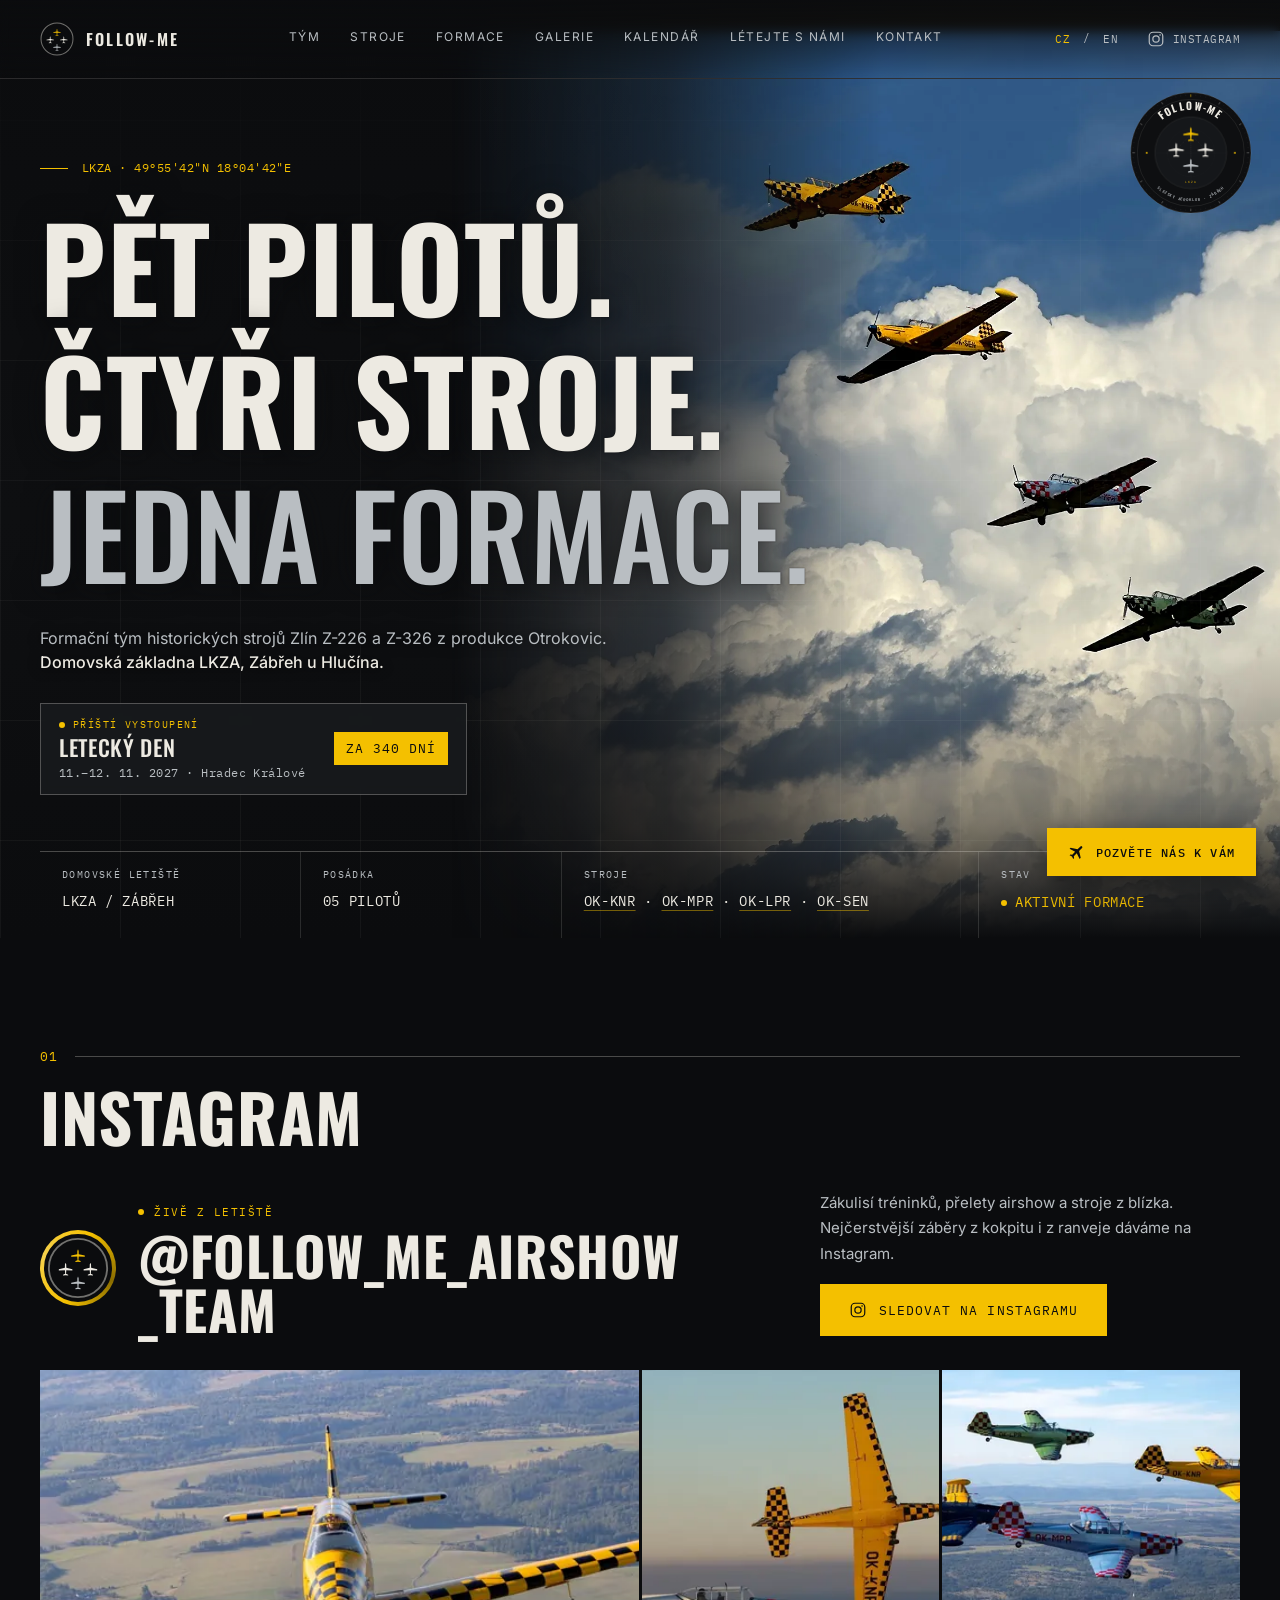
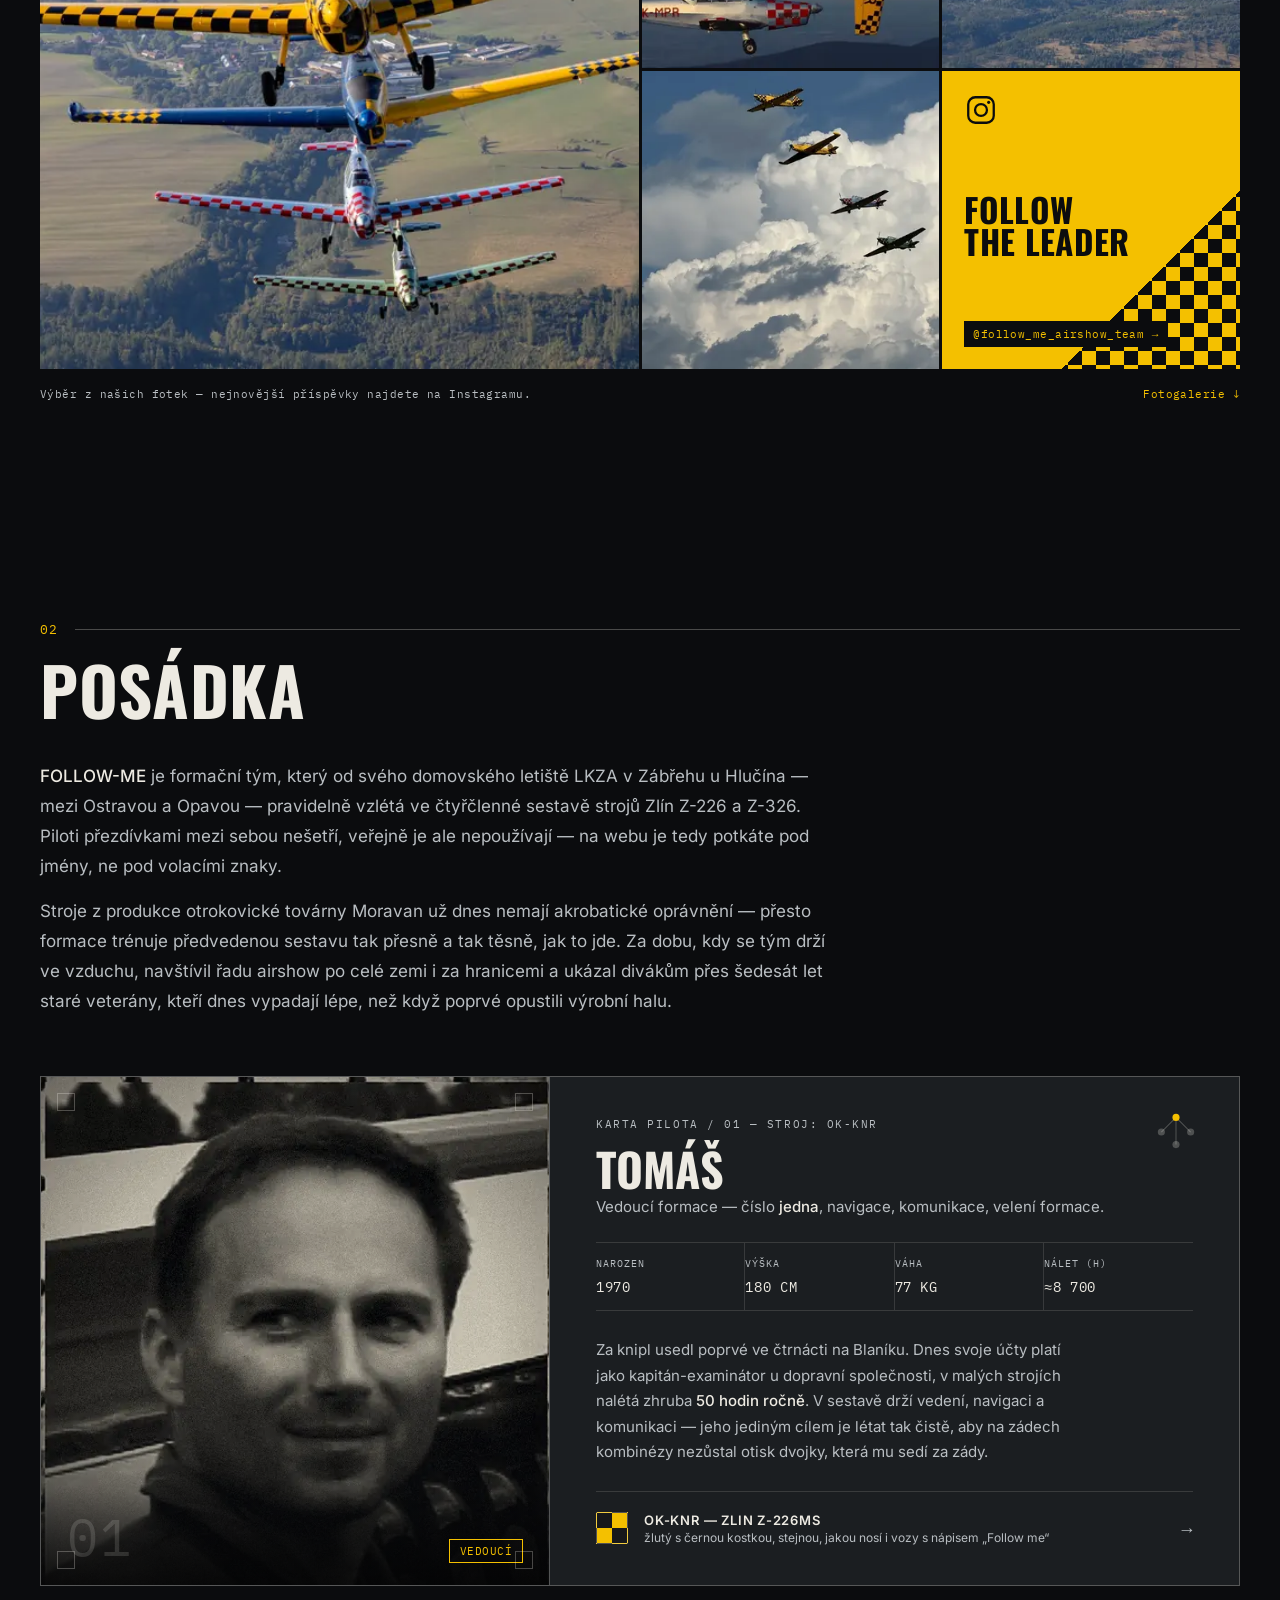
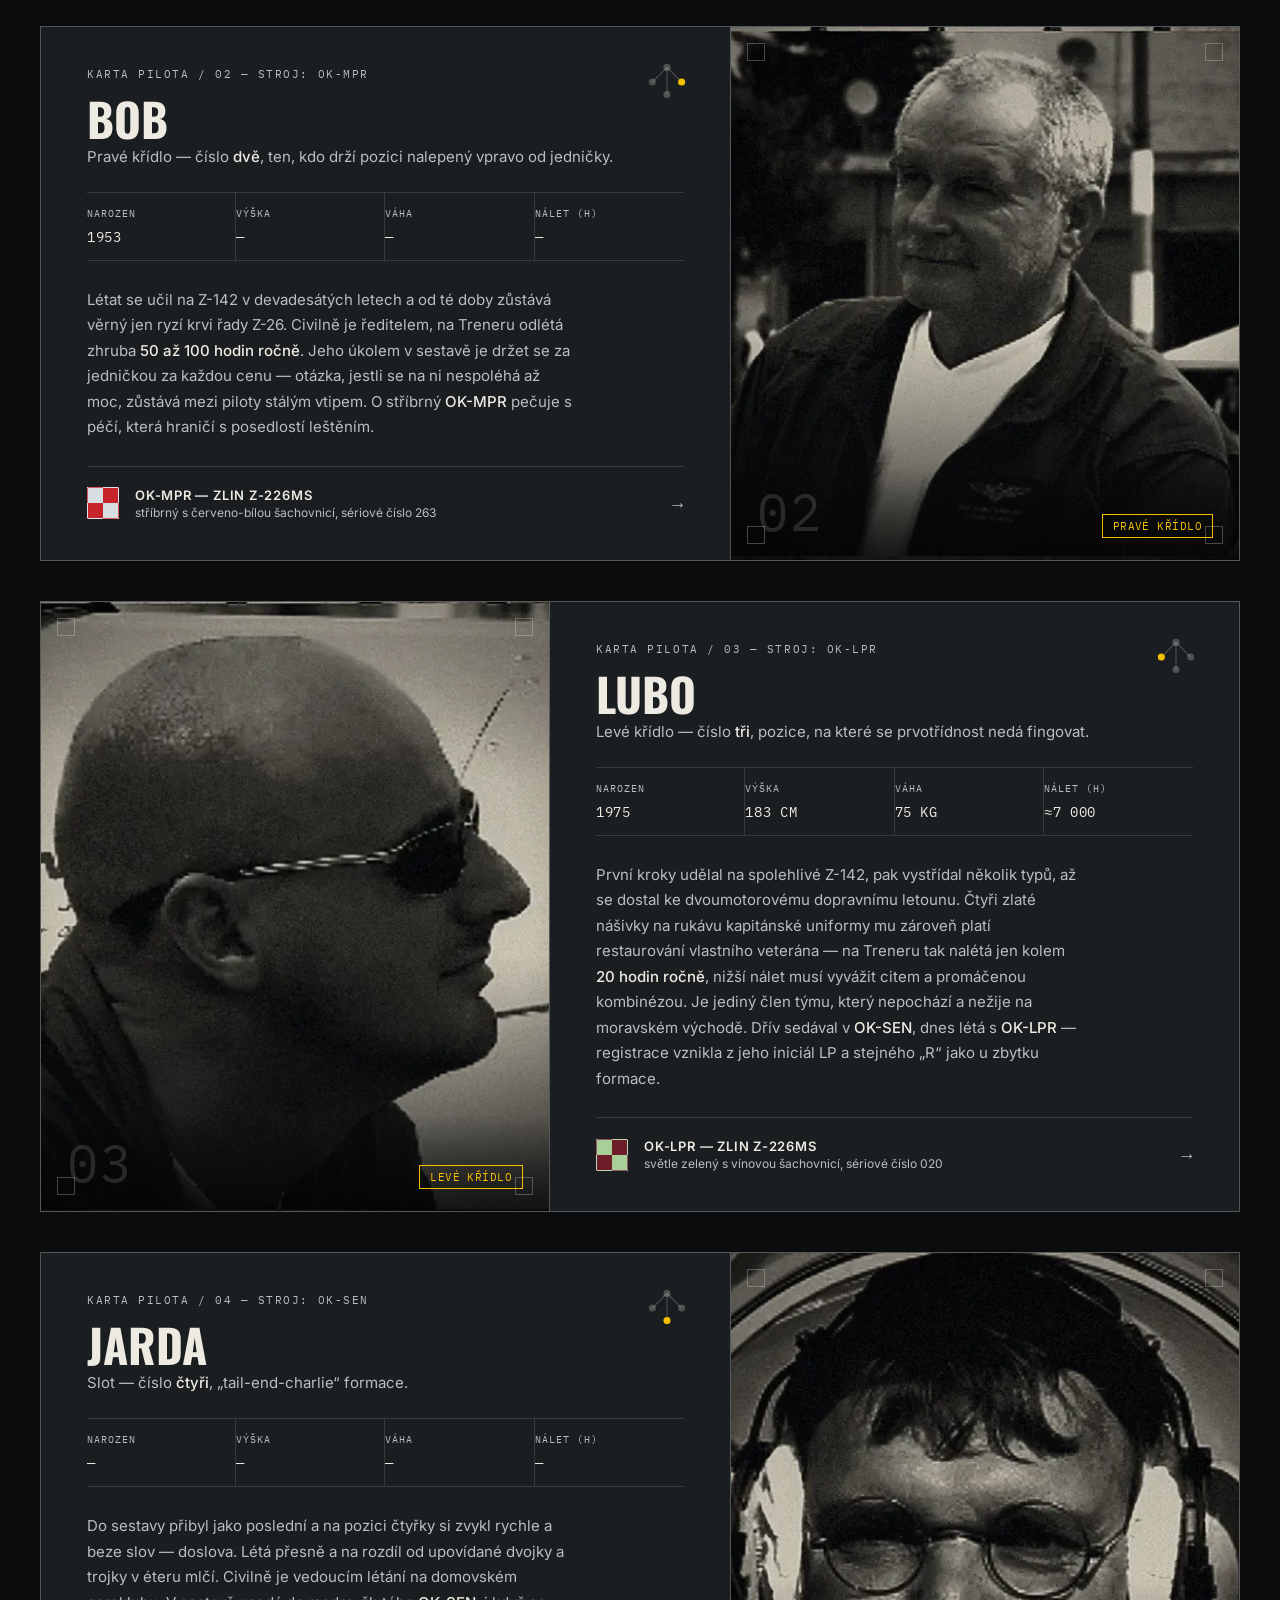
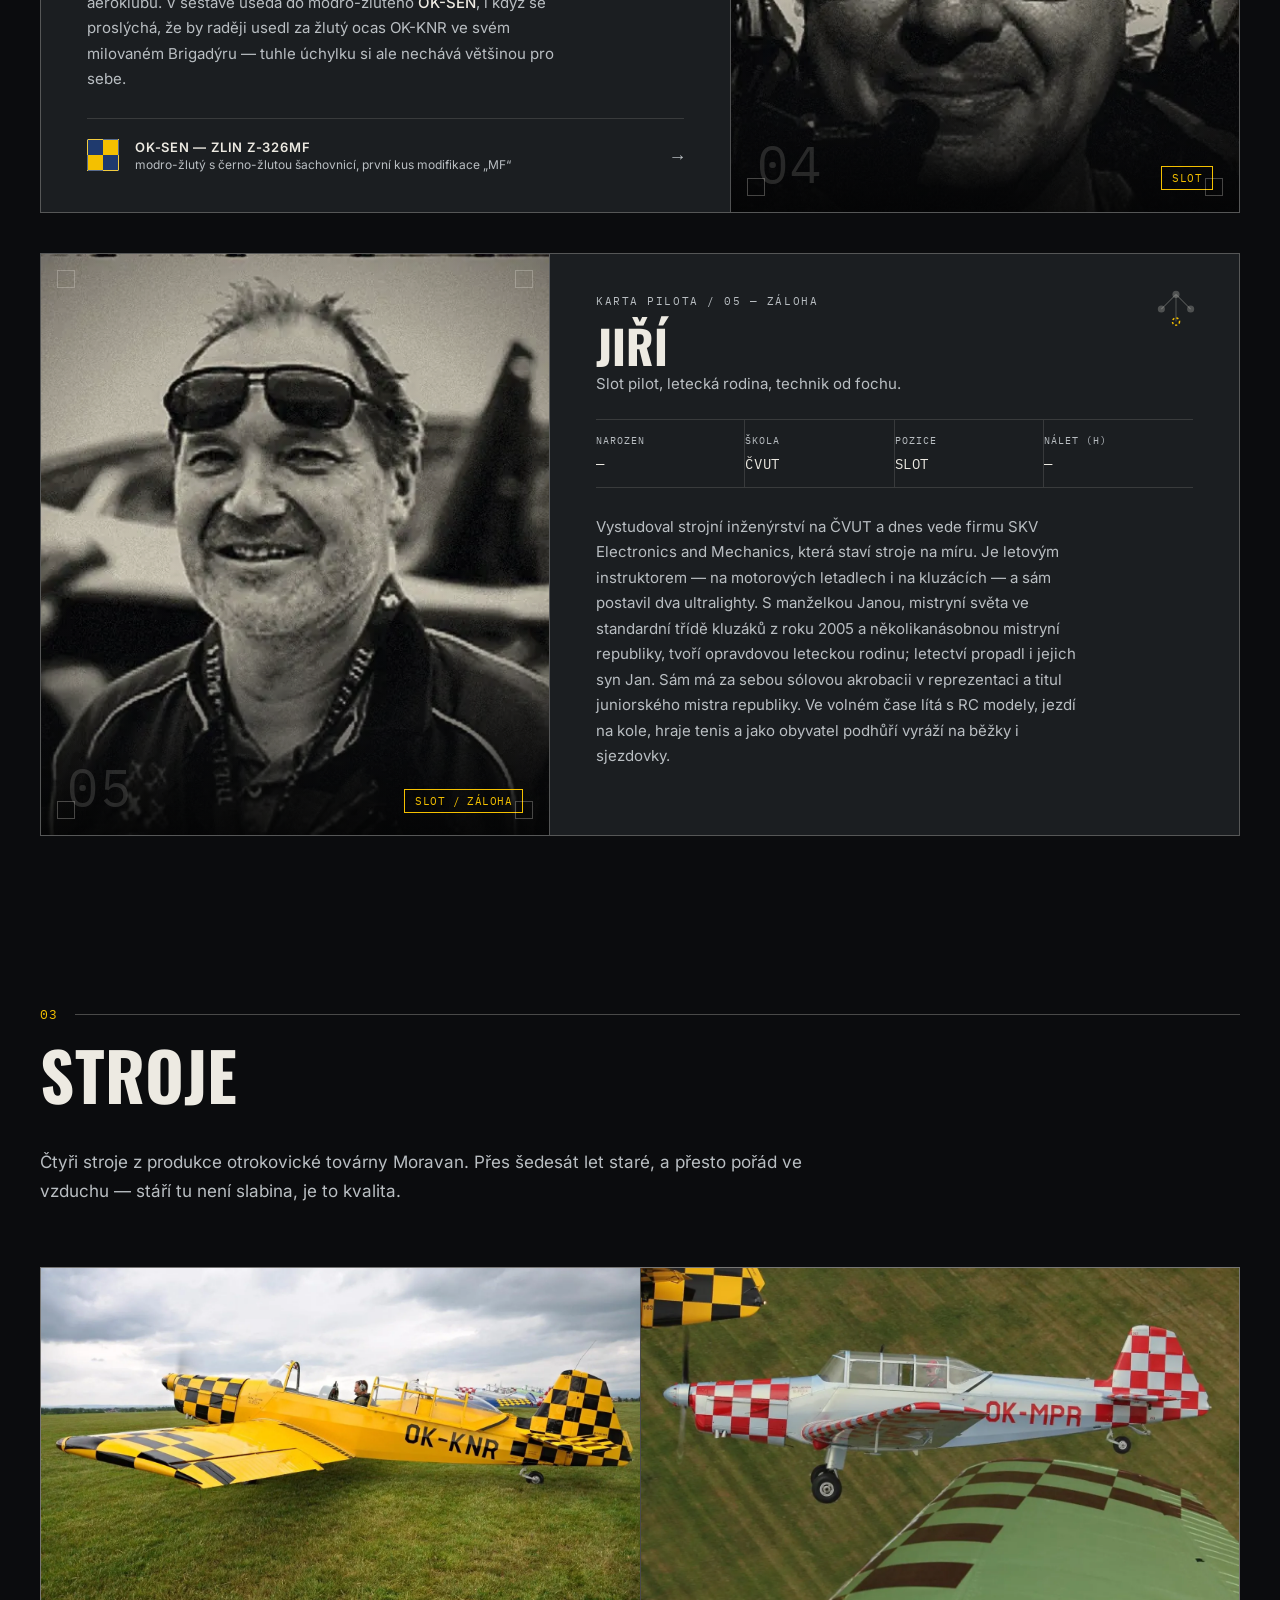
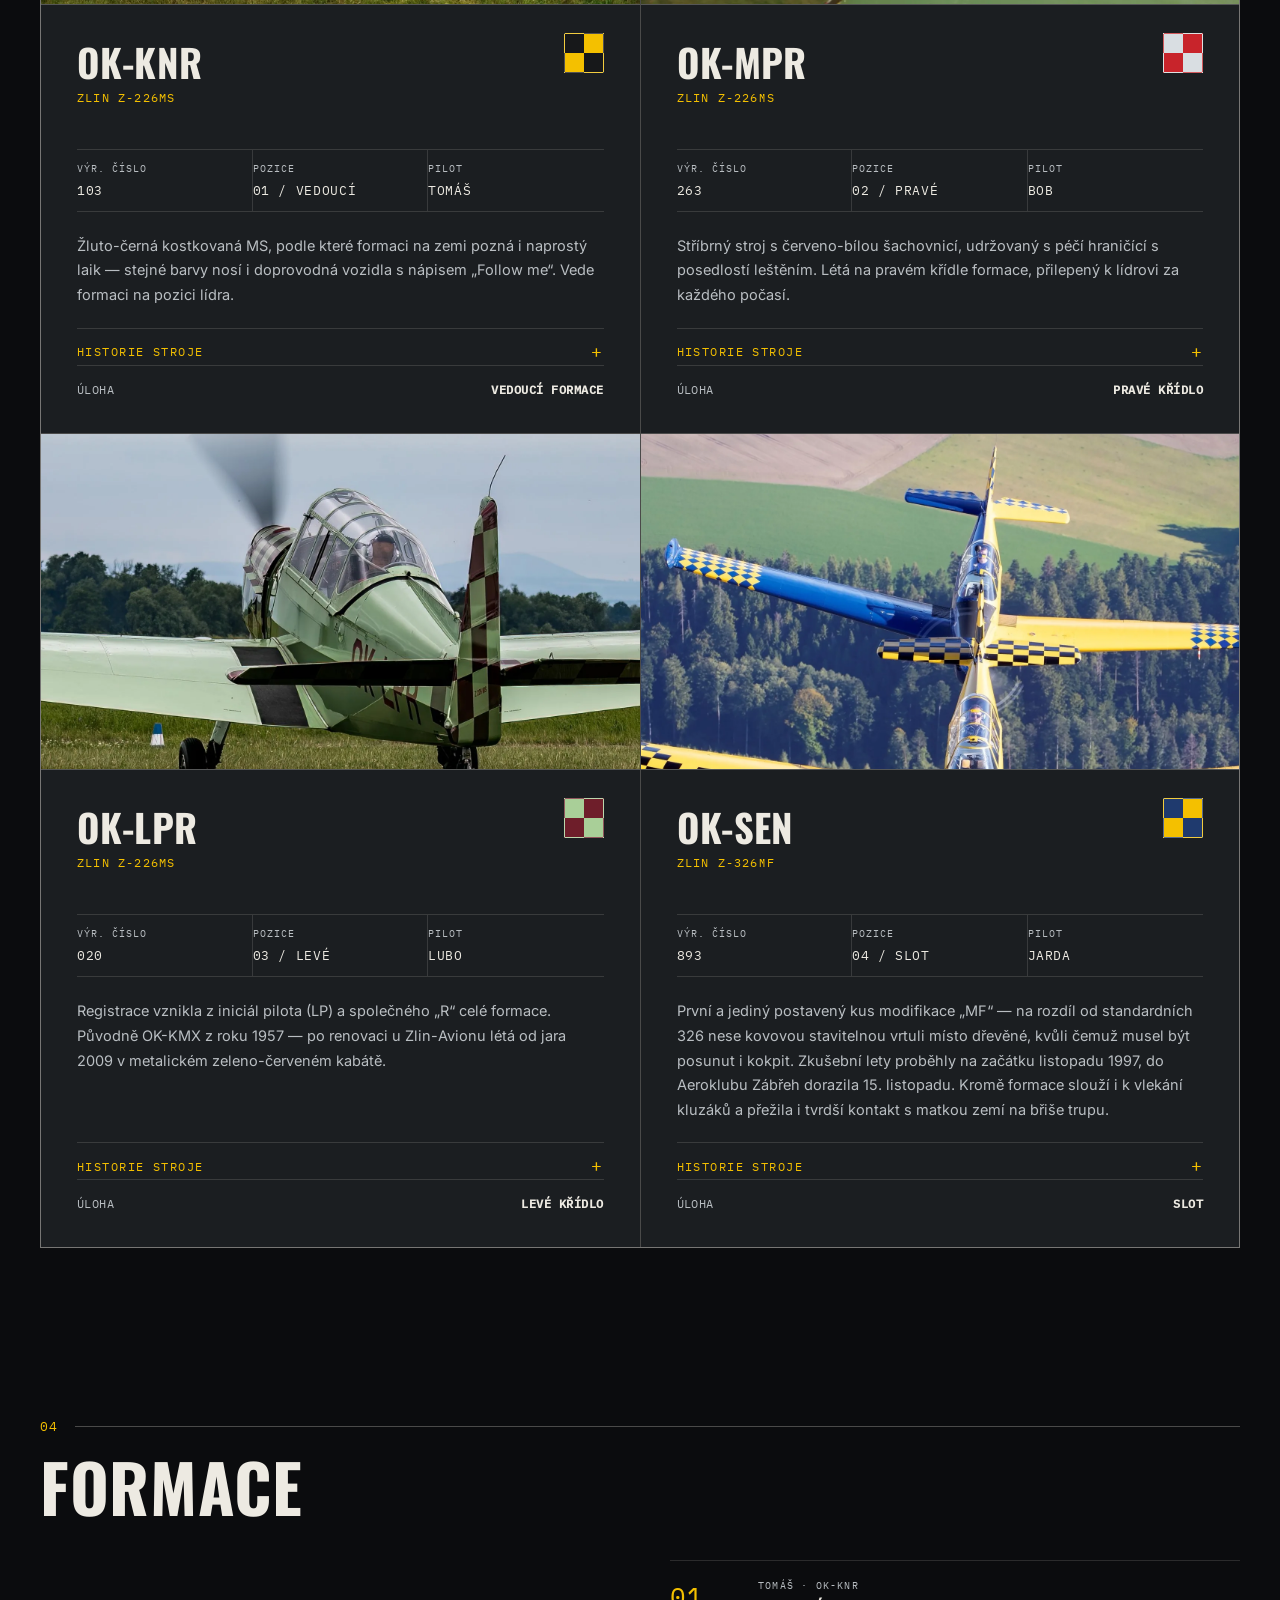
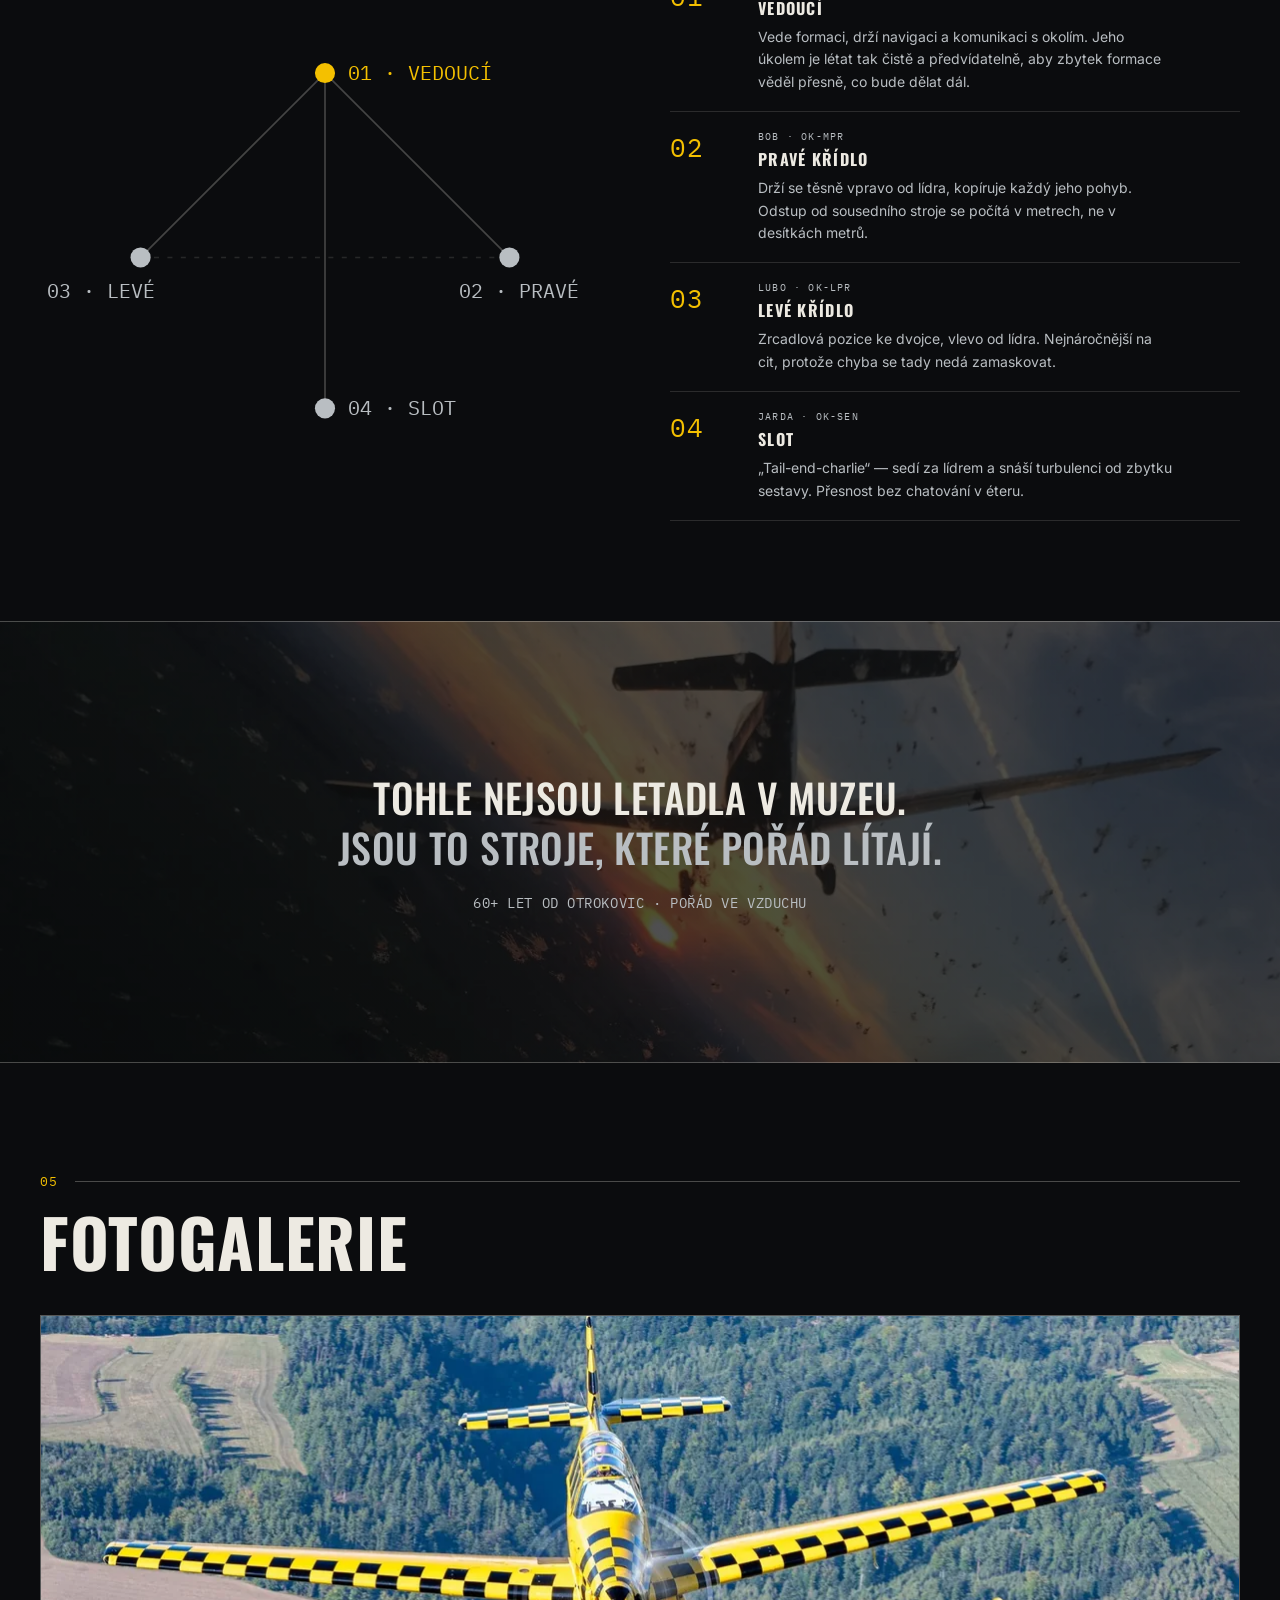
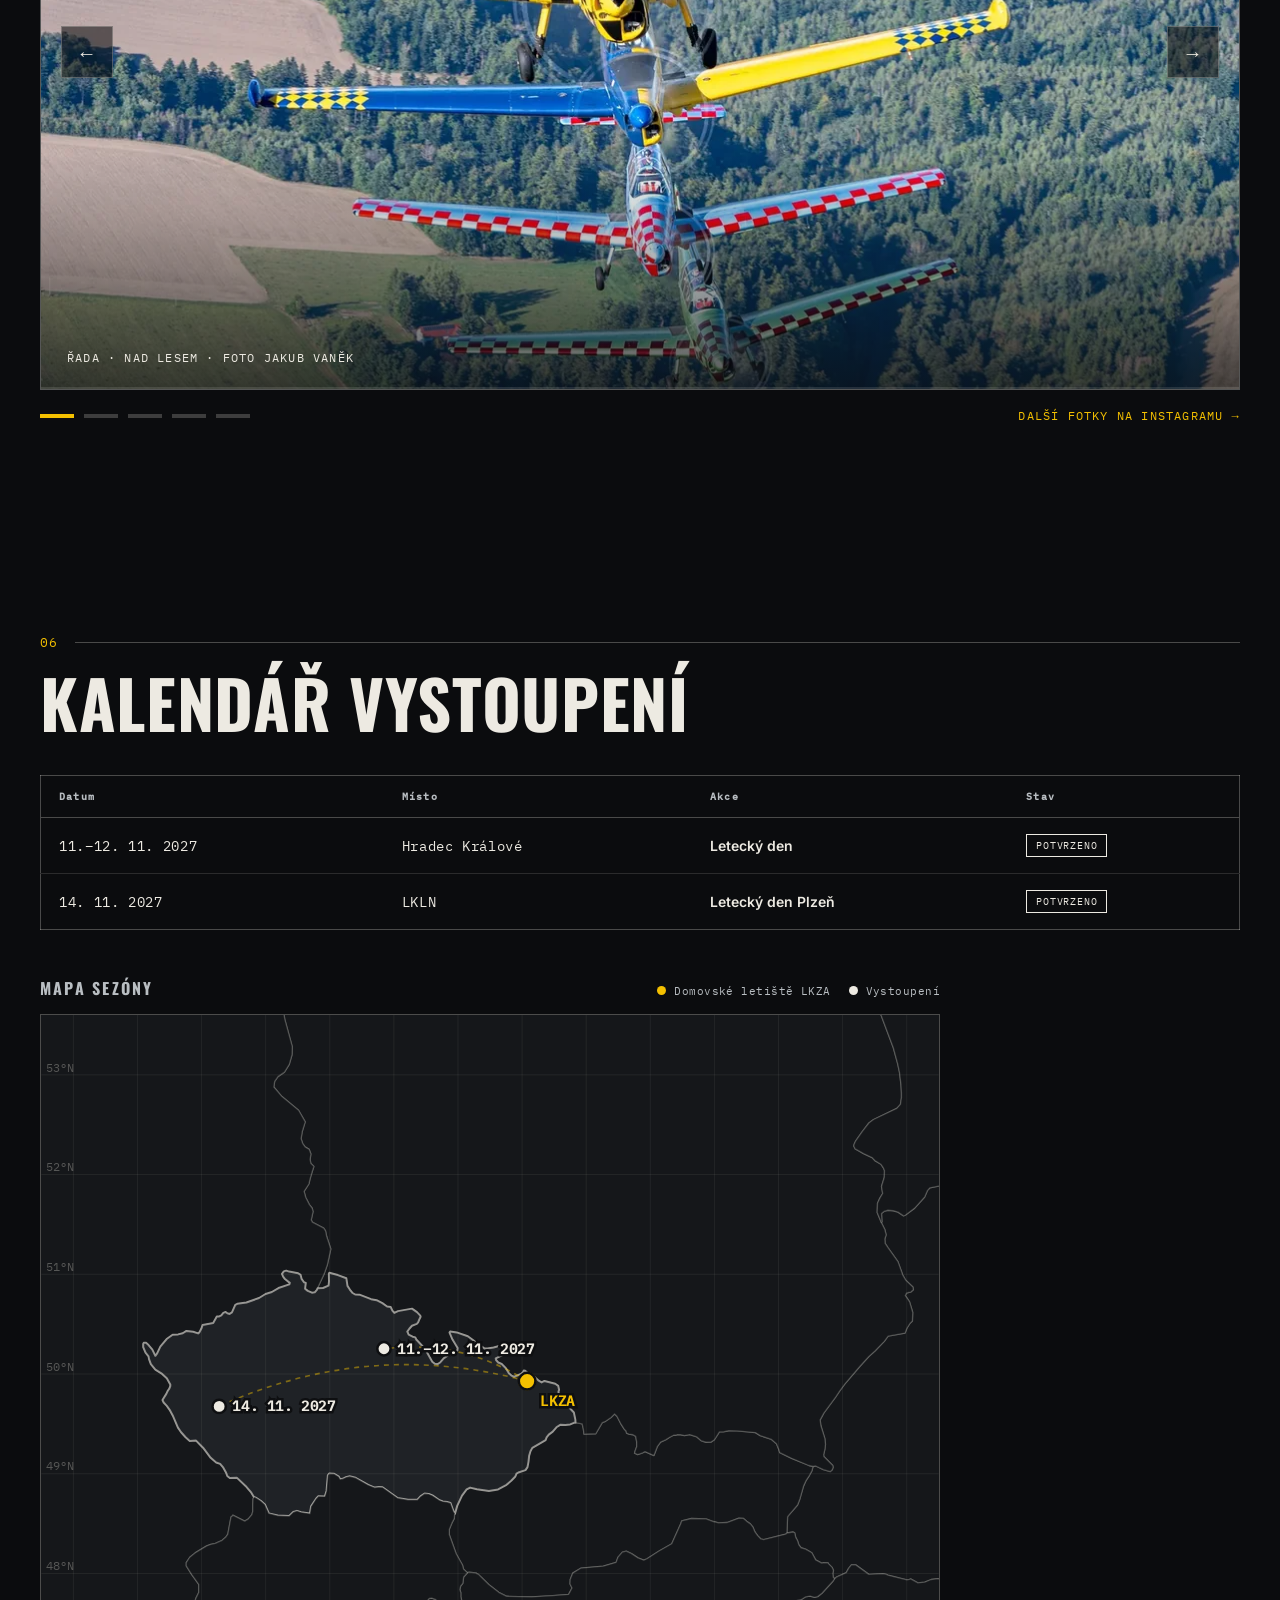
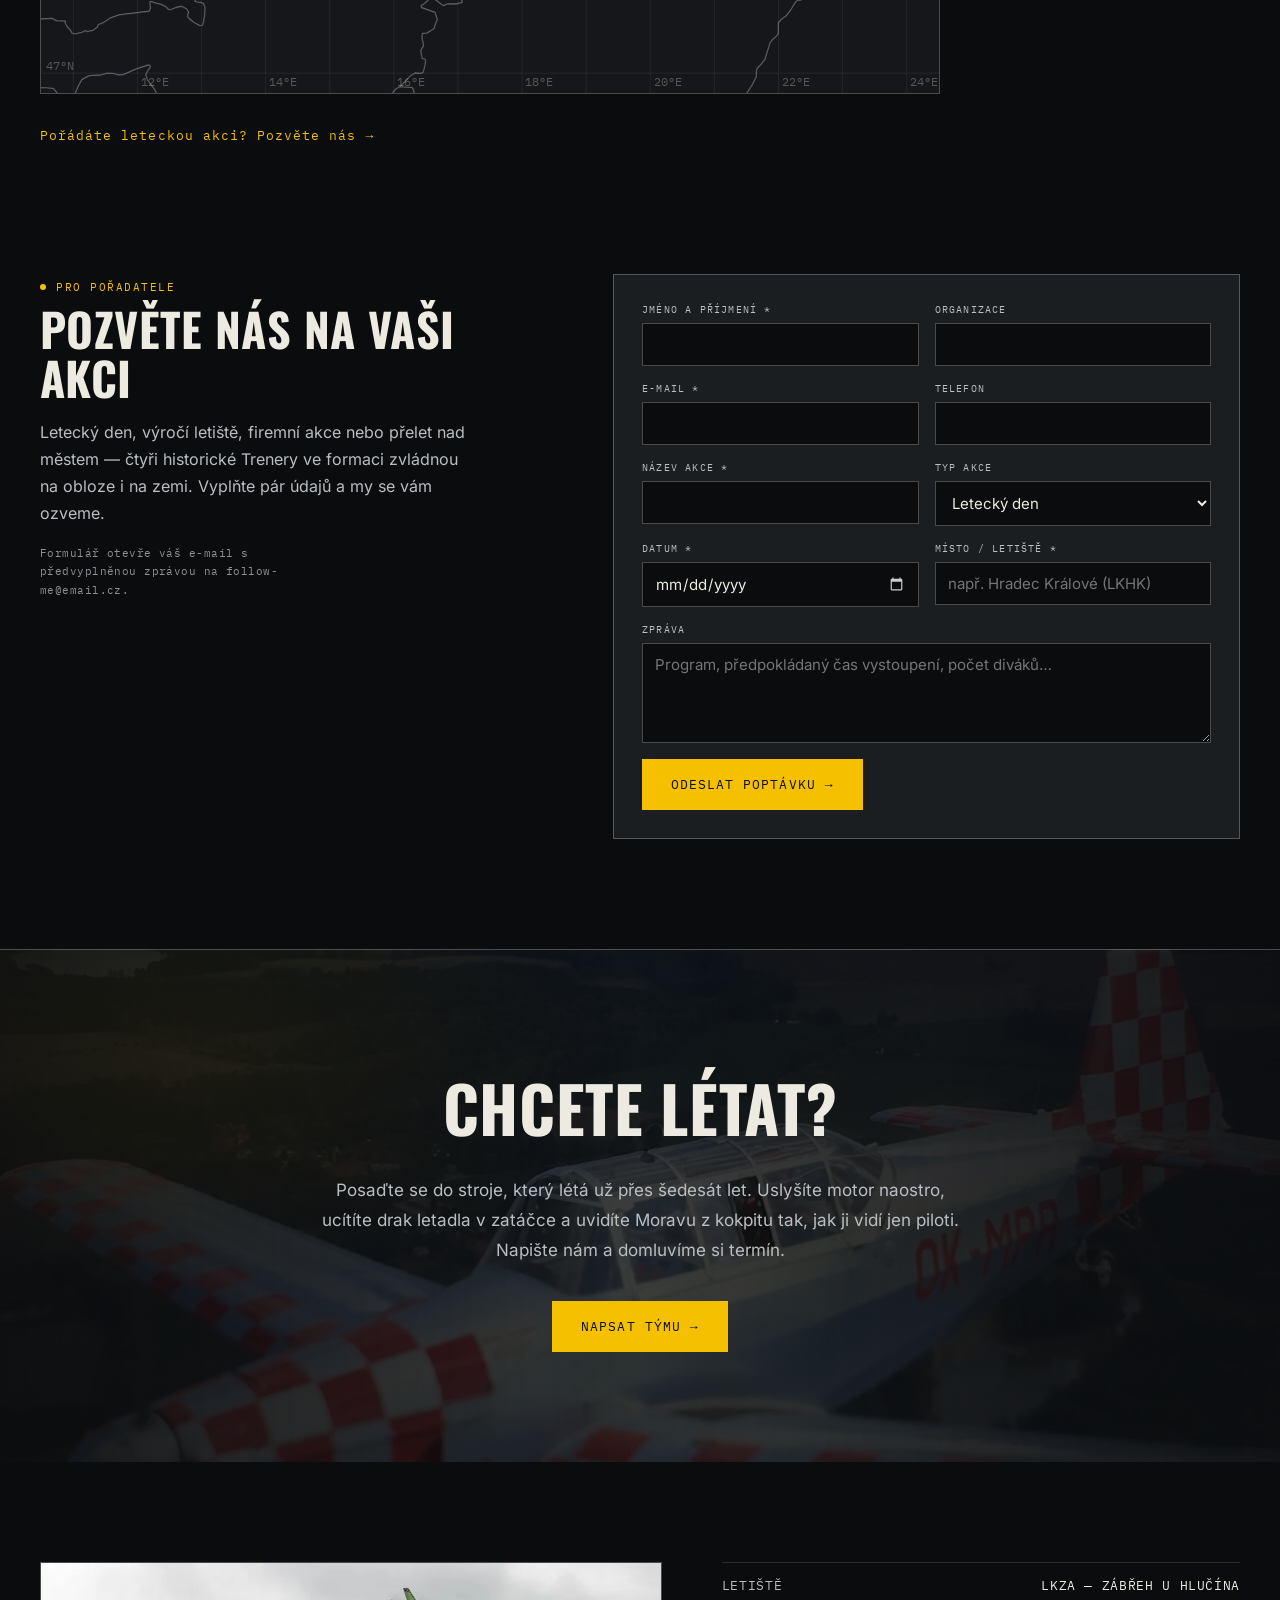
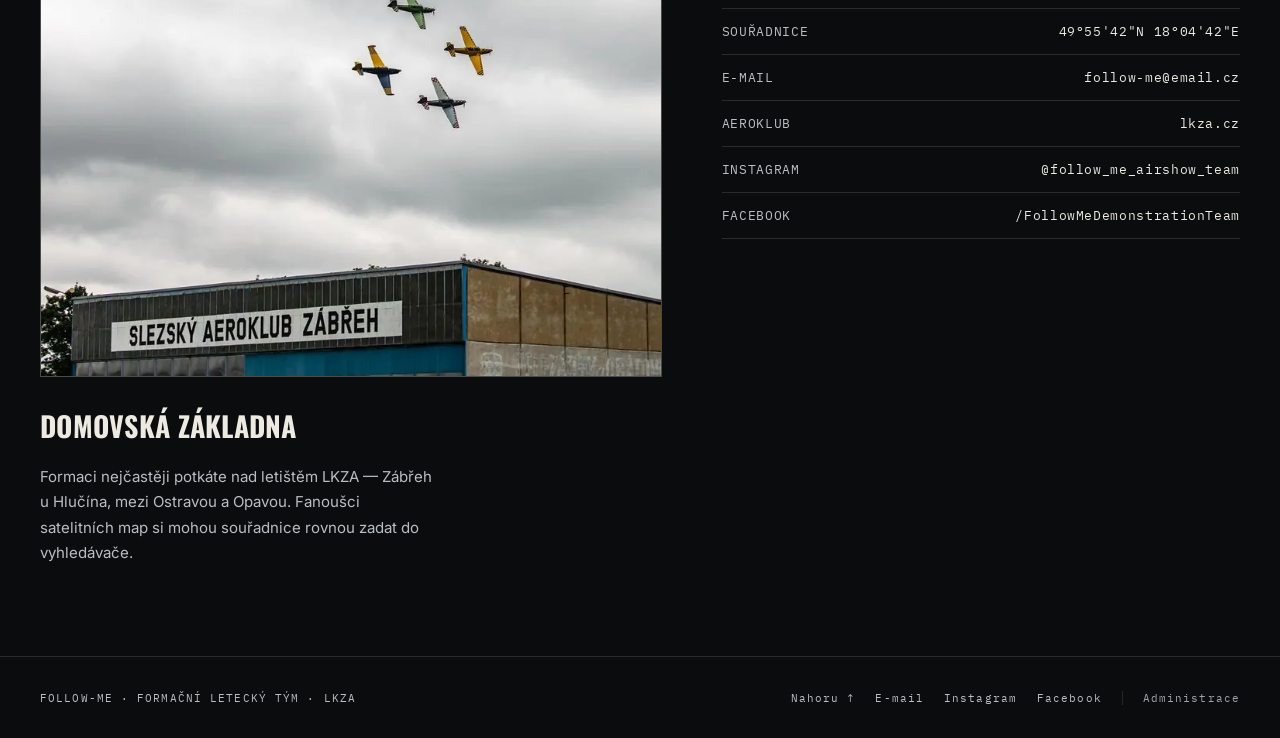
==== commit 32085667: "Výkon a obsah: písma na webu, úvod bez poskakování, menší obrázky, cache - písma (Oswald, Inter, IBM" ====
--- a/index.html
+++ b/index.html
@@ -22,10 +22,12 @@
 <link rel="alternate" hreflang="x-default" href="https://follow-me-blond.vercel.app/">
 <link rel="canonical" href="https://follow-me-blond.vercel.app/">
 <link rel="icon" type="image/svg+xml" href="assets/images/brand/favicon.svg">
-<link rel="preconnect" href="https://fonts.googleapis.com">
-<link rel="preconnect" href="https://fonts.gstatic.com" crossorigin>
-<link href="https://fonts.googleapis.com/css2?family=Oswald:wght@500;600;700&family=Inter:wght@400;500;600&family=IBM+Plex+Mono:wght@400;500&display=swap" rel="stylesheet">
-<link rel="stylesheet" href="css/style.css?v=16">
+<link rel="preload" href="assets/fonts/oswald-latin-700-normal.woff2" as="font" type="font/woff2" crossorigin>
+<link rel="preload" href="assets/fonts/oswald-latin-ext-700-normal.woff2" as="font" type="font/woff2" crossorigin>
+<link rel="preload" href="assets/fonts/oswald-latin-500-normal.woff2" as="font" type="font/woff2" crossorigin>
+<link rel="preload" href="assets/fonts/inter-latin-400-normal.woff2" as="font" type="font/woff2" crossorigin>
+<link rel="preload" href="data/events.json" as="fetch" crossorigin>
+<link rel="stylesheet" href="css/style.css?v=18">
 <link rel="preload" as="image" href="assets/images/photos/hero-mraky-mobil.webp" media="(max-width: 860px)">
 <link rel="preload" as="image" href="assets/images/photos/hero-mraky.webp" media="(min-width: 861px)">
 </head>
@@ -199,11 +201,11 @@
       <b>Domovská základna LKZA, Zábřeh u Hlučína.</b>
     </p>
     <!-- Příští vystoupení: vyplní se samo z kalendáře (data/events.json). -->
-    <a class="next-event" id="nextEvent" href="#events" hidden>
+    <a class="next-event is-pending" id="nextEvent" href="#events" aria-hidden="true" tabindex="-1">
       <span class="ne-label mono"><span class="dot" aria-hidden="true"></span>PŘÍŠTÍ VYSTOUPENÍ</span>
-      <span class="ne-name" id="neName"></span>
-      <span class="ne-meta mono" id="neMeta"></span>
-      <span class="ne-count mono" id="neCount"></span>
+      <span class="ne-name" id="neName">&nbsp;</span>
+      <span class="ne-meta mono" id="neMeta">&nbsp;</span>
+      <span class="ne-count mono" id="neCount">&nbsp;</span>
     </a>
   </div>
 
@@ -255,9 +257,9 @@
 
   <div class="ig-grid" id="igGrid">
     <a class="ig-tile is-big" href="assets/images/photos/rada-zepredu.webp" data-lightbox="ig" data-caption="ŘADA · ZEPŘEDU"><img src="assets/images/photos/rada-zepredu-sm.webp" srcset="assets/images/photos/rada-zepredu-sm.webp 800w, assets/images/photos/rada-zepredu.webp 1600w" sizes="(max-width:900px) 100vw, 50vw" alt="Čtyři stroje v řadě za sebou zepředu, v čele OK-KNR, pod nimi krajina" loading="lazy" style="object-position:50% 40%"><span class="ig-hover"><span class="ig-cap mono">ŘADA · ZEPŘEDU</span></span></a>
-    <a class="ig-tile" href="assets/images/photos/mpr-knr-zapad-slunce.webp" data-lightbox="ig" data-caption="OK-MPR + OK-KNR · ZÁPAD SLUNCE"><img src="assets/images/photos/mpr-knr-zapad-slunce-sm.webp" alt="OK-MPR z boku a OK-KNR v náklonu při západu slunce" loading="lazy" style="object-position:72% 45%"><span class="ig-hover"><span class="ig-cap mono">OK-MPR + OK-KNR · ZÁPAD SLUNCE</span></span></a>
-    <a class="ig-tile" href="assets/images/photos/ctyri-stroje-nad-krajinou.webp" data-lightbox="ig" data-caption="ČTYŘI STROJE · ZE VZDUCHU"><img src="assets/images/photos/ctyri-stroje-nad-krajinou-sm.webp" alt="OK-LPR, OK-KNR, OK-SEN a OK-MPR z boku nad krajinou" loading="lazy" style="object-position:62% 50%"><span class="ig-hover"><span class="ig-cap mono">ČTYŘI STROJE · ZE VZDUCHU</span></span></a>
-    <a class="ig-tile" href="assets/images/photos/echelon-sestup-mraky.webp" data-lightbox="ig" data-caption="ECHELON · V BOUŘKOVÝCH MRACÍCH"><img src="assets/images/photos/echelon-sestup-mraky-sm.webp" alt="OK-KNR, OK-SEN, OK-MPR a OK-LPR v šikmé řadě před bouřkovými mraky" loading="lazy" style="object-position:60% 28%"><span class="ig-hover"><span class="ig-cap mono">ECHELON · V BOUŘKOVÝCH MRACÍCH</span></span></a>
+    <a class="ig-tile" href="assets/images/photos/mpr-knr-zapad-slunce.webp" data-lightbox="ig" data-caption="OK-MPR + OK-KNR · ZÁPAD SLUNCE"><img src="assets/images/photos/mpr-knr-zapad-slunce-xs.webp" srcset="assets/images/photos/mpr-knr-zapad-slunce-xs.webp 480w, assets/images/photos/mpr-knr-zapad-slunce-sm.webp 800w" sizes="(max-width:900px) 50vw, 25vw" alt="OK-MPR z boku a OK-KNR v náklonu při západu slunce" loading="lazy" style="object-position:72% 45%"><span class="ig-hover"><span class="ig-cap mono">OK-MPR + OK-KNR · ZÁPAD SLUNCE</span></span></a>
+    <a class="ig-tile" href="assets/images/photos/ctyri-stroje-nad-krajinou.webp" data-lightbox="ig" data-caption="ČTYŘI STROJE · ZE VZDUCHU"><img src="assets/images/photos/ctyri-stroje-nad-krajinou-xs.webp" srcset="assets/images/photos/ctyri-stroje-nad-krajinou-xs.webp 480w, assets/images/photos/ctyri-stroje-nad-krajinou-sm.webp 800w" sizes="(max-width:900px) 50vw, 25vw" alt="OK-LPR, OK-KNR, OK-SEN a OK-MPR z boku nad krajinou" loading="lazy" style="object-position:62% 50%"><span class="ig-hover"><span class="ig-cap mono">ČTYŘI STROJE · ZE VZDUCHU</span></span></a>
+    <a class="ig-tile" href="assets/images/photos/echelon-sestup-mraky.webp" data-lightbox="ig" data-caption="ECHELON · V BOUŘKOVÝCH MRACÍCH"><img src="assets/images/photos/echelon-sestup-mraky-xs.webp" srcset="assets/images/photos/echelon-sestup-mraky-xs.webp 480w, assets/images/photos/echelon-sestup-mraky-sm.webp 800w" sizes="(max-width:900px) 50vw, 25vw" alt="OK-KNR, OK-SEN, OK-MPR a OK-LPR v šikmé řadě před bouřkovými mraky" loading="lazy" style="object-position:60% 28%"><span class="ig-hover"><span class="ig-cap mono">ECHELON · V BOUŘKOVÝCH MRACÍCH</span></span></a>
     <a class="ig-tile ig-cta" href="https://www.instagram.com/follow_me_airshow_team/" target="_blank" rel="noopener">
       <span class="ig-cta-icon"><svg viewBox="0 0 24 24" fill="none" stroke="currentColor" stroke-width="1.6" aria-hidden="true"><rect x="3" y="3" width="18" height="18" rx="5"/><circle cx="12" cy="12" r="4.2"/><circle cx="17.4" cy="6.6" r="1.1" fill="currentColor" stroke="none"/></svg></span>
       <span class="ig-cta-text display">Follow<br>the leader</span>
@@ -286,7 +288,7 @@
       akrobatické oprávnění — přesto formace trénuje předvedenou sestavu tak
       přesně a tak těsně, jak to jde. Za dobu, kdy se tým drží ve vzduchu,
       navštívil řadu airshow po celé zemi i za hranicemi a ukázal divákům
-      padesátileté veterány, kteří dnes vypadají lépe, než když poprvé
+      přes šedesát let staré veterány, kteří dnes vypadají lépe, než když poprvé
       opustili výrobní halu.
     </p>
 </div>
@@ -300,7 +302,7 @@
         <span class="cm-tl"></span><span class="cm-tr"></span>
         <span class="cm-bl"></span><span class="cm-br"></span>
       </div>
-      <img class="pilot-photo" src="assets/images/pilots/tomas-560.webp" srcset="assets/images/pilots/tomas-560.webp 560w, assets/images/pilots/tomas.webp 900w" sizes="(max-width:900px) 100vw, 42vw" alt="Portrét pilota Tomáše" loading="lazy" width="900" height="900">
+      <img class="pilot-photo" src="assets/images/pilots/tomas-560.webp" srcset="assets/images/pilots/tomas-560.webp 560w, assets/images/pilots/tomas.webp 900w" sizes="(max-width:900px) calc(100vw - 40px), 560px" alt="Portrét pilota Tomáše" loading="lazy" width="900" height="900">
       <div class="pilot-tag">
         <span class="pilot-num mono">01</span>
         <span class="pilot-role-tag mono">VEDOUCÍ</span>
@@ -342,7 +344,7 @@
         <span class="cm-tl"></span><span class="cm-tr"></span>
         <span class="cm-bl"></span><span class="cm-br"></span>
       </div>
-      <img class="pilot-photo" src="assets/images/pilots/bob-560.webp" srcset="assets/images/pilots/bob-560.webp 560w, assets/images/pilots/bob.webp 900w" sizes="(max-width:900px) 100vw, 42vw" alt="Portrét pilota Boba" loading="lazy" width="900" height="900">
+      <img class="pilot-photo" src="assets/images/pilots/bob-560.webp" srcset="assets/images/pilots/bob-560.webp 560w, assets/images/pilots/bob.webp 900w" sizes="(max-width:900px) calc(100vw - 40px), 560px" alt="Portrét pilota Boba" loading="lazy" width="900" height="900">
       <div class="pilot-tag">
         <span class="pilot-num mono">02</span>
         <span class="pilot-role-tag mono">PRAVÉ KŘÍDLO</span>
@@ -385,7 +387,7 @@
         <span class="cm-tl"></span><span class="cm-tr"></span>
         <span class="cm-bl"></span><span class="cm-br"></span>
       </div>
-      <img class="pilot-photo" src="assets/images/pilots/lubo-560.webp" srcset="assets/images/pilots/lubo-560.webp 560w, assets/images/pilots/lubo.webp 900w" sizes="(max-width:900px) 100vw, 42vw" alt="Portrét pilota Luba" loading="lazy" width="900" height="900">
+      <img class="pilot-photo" src="assets/images/pilots/lubo-560.webp" srcset="assets/images/pilots/lubo-560.webp 560w, assets/images/pilots/lubo.webp 900w" sizes="(max-width:900px) calc(100vw - 40px), 560px" alt="Portrét pilota Luba" loading="lazy" width="900" height="900">
       <div class="pilot-tag">
         <span class="pilot-num mono">03</span>
         <span class="pilot-role-tag mono">LEVÉ KŘÍDLO</span>
@@ -430,7 +432,7 @@
         <span class="cm-tl"></span><span class="cm-tr"></span>
         <span class="cm-bl"></span><span class="cm-br"></span>
       </div>
-      <img class="pilot-photo" src="assets/images/pilots/jarda-560.webp" srcset="assets/images/pilots/jarda-560.webp 560w, assets/images/pilots/jarda.webp 900w" sizes="(max-width:900px) 100vw, 42vw" alt="Portrét pilota Jardy" loading="lazy" width="900" height="900">
+      <img class="pilot-photo" src="assets/images/pilots/jarda-560.webp" srcset="assets/images/pilots/jarda-560.webp 560w, assets/images/pilots/jarda.webp 900w" sizes="(max-width:900px) calc(100vw - 40px), 560px" alt="Portrét pilota Jardy" loading="lazy" width="900" height="900">
       <div class="pilot-tag">
         <span class="pilot-num mono">04</span>
         <span class="pilot-role-tag mono">SLOT</span>
@@ -473,7 +475,7 @@
         <span class="cm-tl"></span><span class="cm-tr"></span>
         <span class="cm-bl"></span><span class="cm-br"></span>
       </div>
-      <img class="pilot-photo" src="assets/images/pilots/jiri-560.webp" srcset="assets/images/pilots/jiri-560.webp 560w, assets/images/pilots/jiri.webp 900w" sizes="(max-width:900px) 100vw, 42vw" alt="Portrét pilota Jiřího" loading="lazy" width="900" height="900">
+      <img class="pilot-photo" src="assets/images/pilots/jiri-560.webp" srcset="assets/images/pilots/jiri-560.webp 560w, assets/images/pilots/jiri.webp 900w" sizes="(max-width:900px) calc(100vw - 40px), 560px" alt="Portrét pilota Jiřího" loading="lazy" width="900" height="900">
       <div class="pilot-tag">
         <span class="pilot-num mono">05</span>
         <span class="pilot-role-tag mono">SLOT / ZÁLOHA</span>
@@ -514,7 +516,7 @@
   <h2>Stroje</h2>
 </div>
 <div class="section-intro">
-  <p>Čtyři stroje z produkce otrokovické továrny Moravan. Padesát let staré, a přesto pořád ve vzduchu — stáří tu není slabina, je to kvalita.</p>
+  <p>Čtyři stroje z produkce otrokovické továrny Moravan. Přes šedesát let staré, a přesto pořád ve vzduchu — stáří tu není slabina, je to kvalita.</p>
 </div>
 
 <div class="machines-grid">
@@ -728,7 +730,7 @@
     <span class="bright">TOHLE NEJSOU LETADLA V MUZEU.</span><br>
     <span class="fade">JSOU TO STROJE, KTERÉ POŘÁD LÍTAJÍ.</span>
   </div>
-  <p class="sub mono">50+ LET OD OTROKOVIC · POŘÁD VE VZDUCHU</p>
+  <p class="sub mono">60+ LET OD OTROKOVIC · POŘÁD VE VZDUCHU</p>
 </div>
 
 <!-- ============================================================ GALLERY -->
@@ -740,11 +742,11 @@
 
 <section class="slideshow" id="slideshow" aria-roledescription="carousel" aria-label="Fotogalerie">
   <div class="ss-frame">
-    <a class="ss-slide is-active" href="assets/images/photos/rada-vanek.webp" data-lightbox="arch" data-caption="ŘADA · NAD LESEM · FOTO JAKUB VANĚK"><img src="assets/images/photos/rada-vanek.webp" srcset="assets/images/photos/rada-vanek-sm.webp 800w, assets/images/photos/rada-vanek.webp 1600w" sizes="(max-width:1400px) 100vw, 1320px" alt="OK-KNR, OK-SEN, OK-MPR a OK-LPR těsně za sebou nad lesem" style="object-position:50% 30%"><span class="ss-cap mono">ŘADA · NAD LESEM · FOTO JAKUB VANĚK</span></a>
-    <a class="ss-slide" href="assets/images/photos/diamant-vanek.webp" data-lightbox="arch" data-caption="DIAMANT · NAD KRAJINOU · FOTO JAKUB VANĚK" aria-hidden="true" tabindex="-1"><img src="assets/images/photos/diamant-vanek.webp" srcset="assets/images/photos/diamant-vanek-sm.webp 800w, assets/images/photos/diamant-vanek.webp 1600w" sizes="(max-width:1400px) 100vw, 1320px" alt="Čtyři stroje v diamantu nad lesem a poli" loading="lazy" style="object-position:50% 45%"><span class="ss-cap mono">DIAMANT · NAD KRAJINOU · FOTO JAKUB VANĚK</span></a>
-    <a class="ss-slide" href="assets/images/photos/knr-tesne-carlill.webp" data-lightbox="arch" data-caption="OK-KNR · TĚSNÁ FORMACE · FOTO CARLILL PHOTOGRAPHY" aria-hidden="true" tabindex="-1"><img src="assets/images/photos/knr-tesne-carlill.webp" srcset="assets/images/photos/knr-tesne-carlill-sm.webp 800w, assets/images/photos/knr-tesne-carlill.webp 1600w" sizes="(max-width:1400px) 100vw, 1320px" alt="OK-KNR s pilotem v kokpitu, za ním těsně OK-SEN, OK-MPR a OK-LPR" loading="lazy" style="object-position:50% 30%"><span class="ss-cap mono">OK-KNR · TĚSNÁ FORMACE · FOTO CARLILL PHOTOGRAPHY</span></a>
-    <a class="ss-slide" href="assets/images/photos/echelon-vetrniky.webp" data-lightbox="arch" data-caption="ECHELON · NAD VĚTRNÍKY" aria-hidden="true" tabindex="-1"><img src="assets/images/photos/echelon-vetrniky.webp" srcset="assets/images/photos/echelon-vetrniky-sm.webp 800w, assets/images/photos/echelon-vetrniky.webp 1600w" sizes="(max-width:1400px) 100vw, 1320px" alt="Čtyři stroje v šikmé řadě nad poli a větrnými elektrárnami" loading="lazy" style="object-position:50% 40%"><span class="ss-cap mono">ECHELON · NAD VĚTRNÍKY</span></a>
-    <a class="ss-slide" href="assets/images/photos/knr-zezadu-bourka.webp" data-lightbox="arch" data-caption="OK-KNR · PŘED BOUŘKOU" aria-hidden="true" tabindex="-1"><img src="assets/images/photos/knr-zezadu-bourka.webp" srcset="assets/images/photos/knr-zezadu-bourka-sm.webp 800w, assets/images/photos/knr-zezadu-bourka.webp 1600w" sizes="(max-width:1400px) 100vw, 1320px" alt="OK-KNR zezadu na trávě, nad ním bouřková oblaka" loading="lazy" style="object-position:50% 72%"><span class="ss-cap mono">OK-KNR · PŘED BOUŘKOU</span></a>
+    <a class="ss-slide is-active" href="assets/images/photos/rada-vanek.webp" data-lightbox="arch" data-caption="ŘADA · NAD LESEM · FOTO JAKUB VANĚK"><img loading="lazy" src="assets/images/photos/rada-vanek-md.webp" srcset="assets/images/photos/rada-vanek-sm.webp 800w, assets/images/photos/rada-vanek-md.webp 1200w, assets/images/photos/rada-vanek.webp 1600w" sizes="(max-width:1400px) calc(100vw - 80px), 1320px" alt="OK-KNR, OK-SEN, OK-MPR a OK-LPR těsně za sebou nad lesem" style="object-position:50% 30%"><span class="ss-cap mono">ŘADA · NAD LESEM · FOTO JAKUB VANĚK</span></a>
+    <a class="ss-slide" href="assets/images/photos/diamant-vanek.webp" data-lightbox="arch" data-caption="DIAMANT · NAD KRAJINOU · FOTO JAKUB VANĚK" aria-hidden="true" tabindex="-1"><img data-src="assets/images/photos/diamant-vanek-md.webp" data-srcset="assets/images/photos/diamant-vanek-sm.webp 800w, assets/images/photos/diamant-vanek-md.webp 1200w, assets/images/photos/diamant-vanek.webp 1600w" sizes="(max-width:1400px) calc(100vw - 80px), 1320px" alt="Čtyři stroje v diamantu nad lesem a poli" loading="lazy" style="object-position:50% 45%"><span class="ss-cap mono">DIAMANT · NAD KRAJINOU · FOTO JAKUB VANĚK</span></a>
+    <a class="ss-slide" href="assets/images/photos/knr-tesne-carlill.webp" data-lightbox="arch" data-caption="OK-KNR · TĚSNÁ FORMACE · FOTO CARLILL PHOTOGRAPHY" aria-hidden="true" tabindex="-1"><img data-src="assets/images/photos/knr-tesne-carlill-md.webp" data-srcset="assets/images/photos/knr-tesne-carlill-sm.webp 800w, assets/images/photos/knr-tesne-carlill-md.webp 1200w, assets/images/photos/knr-tesne-carlill.webp 1600w" sizes="(max-width:1400px) calc(100vw - 80px), 1320px" alt="OK-KNR s pilotem v kokpitu, za ním těsně OK-SEN, OK-MPR a OK-LPR" loading="lazy" style="object-position:50% 30%"><span class="ss-cap mono">OK-KNR · TĚSNÁ FORMACE · FOTO CARLILL PHOTOGRAPHY</span></a>
+    <a class="ss-slide" href="assets/images/photos/echelon-vetrniky.webp" data-lightbox="arch" data-caption="ECHELON · NAD VĚTRNÍKY" aria-hidden="true" tabindex="-1"><img data-src="assets/images/photos/echelon-vetrniky-md.webp" data-srcset="assets/images/photos/echelon-vetrniky-sm.webp 800w, assets/images/photos/echelon-vetrniky-md.webp 1200w, assets/images/photos/echelon-vetrniky.webp 1600w" sizes="(max-width:1400px) calc(100vw - 80px), 1320px" alt="Čtyři stroje v šikmé řadě nad poli a větrnými elektrárnami" loading="lazy" style="object-position:50% 40%"><span class="ss-cap mono">ECHELON · NAD VĚTRNÍKY</span></a>
+    <a class="ss-slide" href="assets/images/photos/knr-zezadu-bourka.webp" data-lightbox="arch" data-caption="OK-KNR · PŘED BOUŘKOU" aria-hidden="true" tabindex="-1"><img data-src="assets/images/photos/knr-zezadu-bourka-md.webp" data-srcset="assets/images/photos/knr-zezadu-bourka-sm.webp 800w, assets/images/photos/knr-zezadu-bourka-md.webp 1200w, assets/images/photos/knr-zezadu-bourka.webp 1600w" sizes="(max-width:1400px) calc(100vw - 80px), 1320px" alt="OK-KNR zezadu na trávě, nad ním bouřková oblaka" loading="lazy" style="object-position:50% 72%"><span class="ss-cap mono">OK-KNR · PŘED BOUŘKOU</span></a>
     <button type="button" class="ss-btn ss-prev mono" aria-label="Předchozí fotka">←</button>
     <button type="button" class="ss-btn ss-next mono" aria-label="Další fotka">→</button>
     <div class="ss-progress" aria-hidden="true"><span></span></div>
@@ -800,7 +802,7 @@
       <p class="sm-legend mono"><span class="lg lg-home"></span>Domovské letiště LKZA <span class="lg lg-ev"></span>Vystoupení</p>
     </div>
     <div class="map-frame">
-      <img src="assets/images/map-base.svg" alt="" aria-hidden="true" width="540" height="408">
+      <img src="assets/images/map-base.svg" alt="" aria-hidden="true" width="540" height="408" loading="lazy">
       <svg class="map-pins" id="mapPins" viewBox="0 0 539.9 408" role="img" aria-label="Mapa vystoupení v sezóně"
            data-lon0="10.5" data-lat1="53.6" data-k="60" data-cos="0.6428"></svg>
     </div>
@@ -854,7 +856,7 @@
   <div class="fly-inner">
     <h2 class="display">Chcete létat?</h2>
     <p>
-      Posaďte se do stroje, který létá už přes padesát let. Uslyšíte motor
+      Posaďte se do stroje, který létá už přes šedesát let. Uslyšíte motor
       naostro, ucítíte drak letadla v zatáčce a uvidíte Moravu z kokpitu tak,
       jak ji vidí jen piloti. Napište nám a domluvíme si termín.
     </p>
@@ -877,7 +879,7 @@
     <div class="row"><span class="k">LETIŠTĚ</span><span class="v">LKZA — ZÁBŘEH U HLUČÍNA</span></div>
     <div class="row"><span class="k">SOUŘADNICE</span><span class="v">49°55'42"N 18°04'42"E</span></div>
     <div class="row"><span class="k">E-MAIL</span><span class="v"><a href="mailto:follow-me@email.cz">follow-me@email.cz</a></span></div>
-    <div class="row"><span class="k">AEROKLUB</span><span class="v"><a href="http://www.lkza.cz/" target="_blank" rel="noopener">lkza.cz</a></span></div>
+    <div class="row"><span class="k">AEROKLUB</span><span class="v"><a href="https://lkza.cz/" target="_blank" rel="noopener">lkza.cz</a></span></div>
     <div class="row"><span class="k">INSTAGRAM</span><span class="v"><a href="https://www.instagram.com/follow_me_airshow_team/" target="_blank" rel="noopener">@follow_me_airshow_team</a></span></div>
     <div class="row"><span class="k">FACEBOOK</span><span class="v"><a href="https://www.facebook.com/FollowMeDemonstrationTeam" target="_blank" rel="noopener">/FollowMeDemonstrationTeam</a></span></div>
   </div>
@@ -900,6 +902,6 @@
   </div>
 </footer>
 
-<script src="js/main.js?v=16"></script>
+<script src="js/main.js?v=18"></script>
 </body>
 </html>
--- a/css/style.css
+++ b/css/style.css
@@ -1,3 +1,21 @@
+/* Písma uložená přímo na webu (Oswald, Inter, IBM Plex Mono — licence SIL OFL), jen latinka + čeština. */
+@font-face{font-family:'Oswald';font-style:normal;font-weight:500;font-display:swap;src:url('../assets/fonts/oswald-latin-ext-500-normal.woff2') format('woff2');unicode-range:U+0100-02AF,U+0304,U+0308,U+0329,U+1E00-1E9F,U+1EF2-1EFF,U+2020,U+20A0-20AB,U+20AD-20C0,U+2113,U+2C60-2C7F,U+A720-A7FF;}
+@font-face{font-family:'Oswald';font-style:normal;font-weight:500;font-display:swap;src:url('../assets/fonts/oswald-latin-500-normal.woff2') format('woff2');unicode-range:U+0000-00FF,U+0131,U+0152-0153,U+02BB-02BC,U+02C6,U+02DA,U+02DC,U+0304,U+0308,U+0329,U+2000-206F,U+2074,U+20AC,U+2122,U+2191,U+2193,U+2212,U+2215,U+FEFF,U+FFFD;}
+@font-face{font-family:'Oswald';font-style:normal;font-weight:600;font-display:swap;src:url('../assets/fonts/oswald-latin-ext-600-normal.woff2') format('woff2');unicode-range:U+0100-02AF,U+0304,U+0308,U+0329,U+1E00-1E9F,U+1EF2-1EFF,U+2020,U+20A0-20AB,U+20AD-20C0,U+2113,U+2C60-2C7F,U+A720-A7FF;}
+@font-face{font-family:'Oswald';font-style:normal;font-weight:600;font-display:swap;src:url('../assets/fonts/oswald-latin-600-normal.woff2') format('woff2');unicode-range:U+0000-00FF,U+0131,U+0152-0153,U+02BB-02BC,U+02C6,U+02DA,U+02DC,U+0304,U+0308,U+0329,U+2000-206F,U+2074,U+20AC,U+2122,U+2191,U+2193,U+2212,U+2215,U+FEFF,U+FFFD;}
+@font-face{font-family:'Oswald';font-style:normal;font-weight:700;font-display:swap;src:url('../assets/fonts/oswald-latin-ext-700-normal.woff2') format('woff2');unicode-range:U+0100-02AF,U+0304,U+0308,U+0329,U+1E00-1E9F,U+1EF2-1EFF,U+2020,U+20A0-20AB,U+20AD-20C0,U+2113,U+2C60-2C7F,U+A720-A7FF;}
+@font-face{font-family:'Oswald';font-style:normal;font-weight:700;font-display:swap;src:url('../assets/fonts/oswald-latin-700-normal.woff2') format('woff2');unicode-range:U+0000-00FF,U+0131,U+0152-0153,U+02BB-02BC,U+02C6,U+02DA,U+02DC,U+0304,U+0308,U+0329,U+2000-206F,U+2074,U+20AC,U+2122,U+2191,U+2193,U+2212,U+2215,U+FEFF,U+FFFD;}
+@font-face{font-family:'Inter';font-style:normal;font-weight:400;font-display:swap;src:url('../assets/fonts/inter-latin-ext-400-normal.woff2') format('woff2');unicode-range:U+0100-02AF,U+0304,U+0308,U+0329,U+1E00-1E9F,U+1EF2-1EFF,U+2020,U+20A0-20AB,U+20AD-20C0,U+2113,U+2C60-2C7F,U+A720-A7FF;}
+@font-face{font-family:'Inter';font-style:normal;font-weight:400;font-display:swap;src:url('../assets/fonts/inter-latin-400-normal.woff2') format('woff2');unicode-range:U+0000-00FF,U+0131,U+0152-0153,U+02BB-02BC,U+02C6,U+02DA,U+02DC,U+0304,U+0308,U+0329,U+2000-206F,U+2074,U+20AC,U+2122,U+2191,U+2193,U+2212,U+2215,U+FEFF,U+FFFD;}
+@font-face{font-family:'Inter';font-style:normal;font-weight:500;font-display:swap;src:url('../assets/fonts/inter-latin-ext-500-normal.woff2') format('woff2');unicode-range:U+0100-02AF,U+0304,U+0308,U+0329,U+1E00-1E9F,U+1EF2-1EFF,U+2020,U+20A0-20AB,U+20AD-20C0,U+2113,U+2C60-2C7F,U+A720-A7FF;}
+@font-face{font-family:'Inter';font-style:normal;font-weight:500;font-display:swap;src:url('../assets/fonts/inter-latin-500-normal.woff2') format('woff2');unicode-range:U+0000-00FF,U+0131,U+0152-0153,U+02BB-02BC,U+02C6,U+02DA,U+02DC,U+0304,U+0308,U+0329,U+2000-206F,U+2074,U+20AC,U+2122,U+2191,U+2193,U+2212,U+2215,U+FEFF,U+FFFD;}
+@font-face{font-family:'Inter';font-style:normal;font-weight:600;font-display:swap;src:url('../assets/fonts/inter-latin-ext-600-normal.woff2') format('woff2');unicode-range:U+0100-02AF,U+0304,U+0308,U+0329,U+1E00-1E9F,U+1EF2-1EFF,U+2020,U+20A0-20AB,U+20AD-20C0,U+2113,U+2C60-2C7F,U+A720-A7FF;}
+@font-face{font-family:'Inter';font-style:normal;font-weight:600;font-display:swap;src:url('../assets/fonts/inter-latin-600-normal.woff2') format('woff2');unicode-range:U+0000-00FF,U+0131,U+0152-0153,U+02BB-02BC,U+02C6,U+02DA,U+02DC,U+0304,U+0308,U+0329,U+2000-206F,U+2074,U+20AC,U+2122,U+2191,U+2193,U+2212,U+2215,U+FEFF,U+FFFD;}
+@font-face{font-family:'IBM Plex Mono';font-style:normal;font-weight:400;font-display:swap;src:url('../assets/fonts/ibm-plex-mono-latin-ext-400-normal.woff2') format('woff2');unicode-range:U+0100-02AF,U+0304,U+0308,U+0329,U+1E00-1E9F,U+1EF2-1EFF,U+2020,U+20A0-20AB,U+20AD-20C0,U+2113,U+2C60-2C7F,U+A720-A7FF;}
+@font-face{font-family:'IBM Plex Mono';font-style:normal;font-weight:400;font-display:swap;src:url('../assets/fonts/ibm-plex-mono-latin-400-normal.woff2') format('woff2');unicode-range:U+0000-00FF,U+0131,U+0152-0153,U+02BB-02BC,U+02C6,U+02DA,U+02DC,U+0304,U+0308,U+0329,U+2000-206F,U+2074,U+20AC,U+2122,U+2191,U+2193,U+2212,U+2215,U+FEFF,U+FFFD;}
+@font-face{font-family:'IBM Plex Mono';font-style:normal;font-weight:500;font-display:swap;src:url('../assets/fonts/ibm-plex-mono-latin-ext-500-normal.woff2') format('woff2');unicode-range:U+0100-02AF,U+0304,U+0308,U+0329,U+1E00-1E9F,U+1EF2-1EFF,U+2020,U+20A0-20AB,U+20AD-20C0,U+2113,U+2C60-2C7F,U+A720-A7FF;}
+@font-face{font-family:'IBM Plex Mono';font-style:normal;font-weight:500;font-display:swap;src:url('../assets/fonts/ibm-plex-mono-latin-500-normal.woff2') format('woff2');unicode-range:U+0000-00FF,U+0131,U+0152-0153,U+02BB-02BC,U+02C6,U+02DA,U+02DC,U+0304,U+0308,U+0329,U+2000-206F,U+2074,U+20AC,U+2122,U+2191,U+2193,U+2212,U+2215,U+FEFF,U+FFFD;}
+
 /* ==========================================================================
    FOLLOW-ME — DESIGN SYSTEM
    Tokens taken from the approved prototype (v2). Industrial / aviation /
@@ -713,3 +731,6 @@
 @media (max-width:1100px){ .nav-ig{ padding:9px; margin-right:6px; } }
 /* text nad jménem pilota nesmí zasahovat do mini schématu pozice */
 .pilot-eyebrow{ padding-right:60px; }
+
+/* rámeček Příští vystoupení drží místo, dokud se nenačte kalendář */
+.next-event.is-pending{ visibility:hidden; }
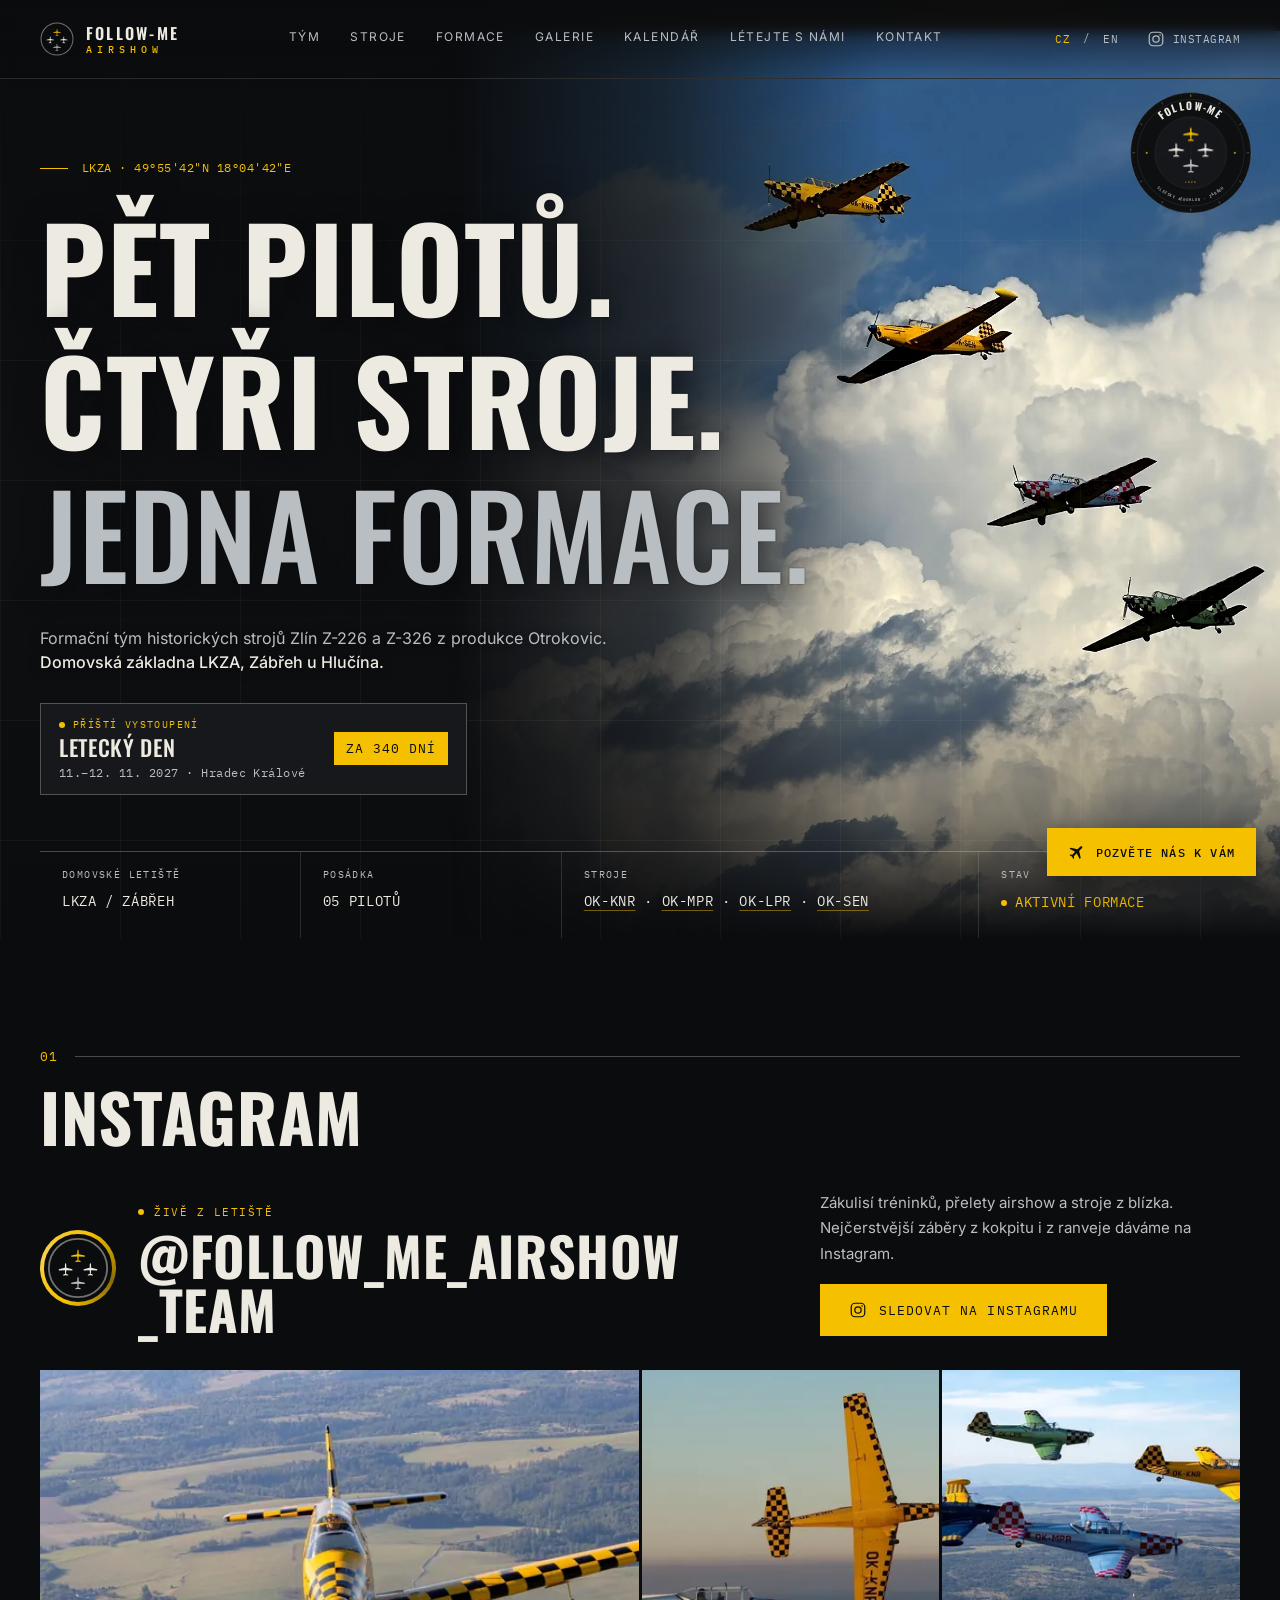
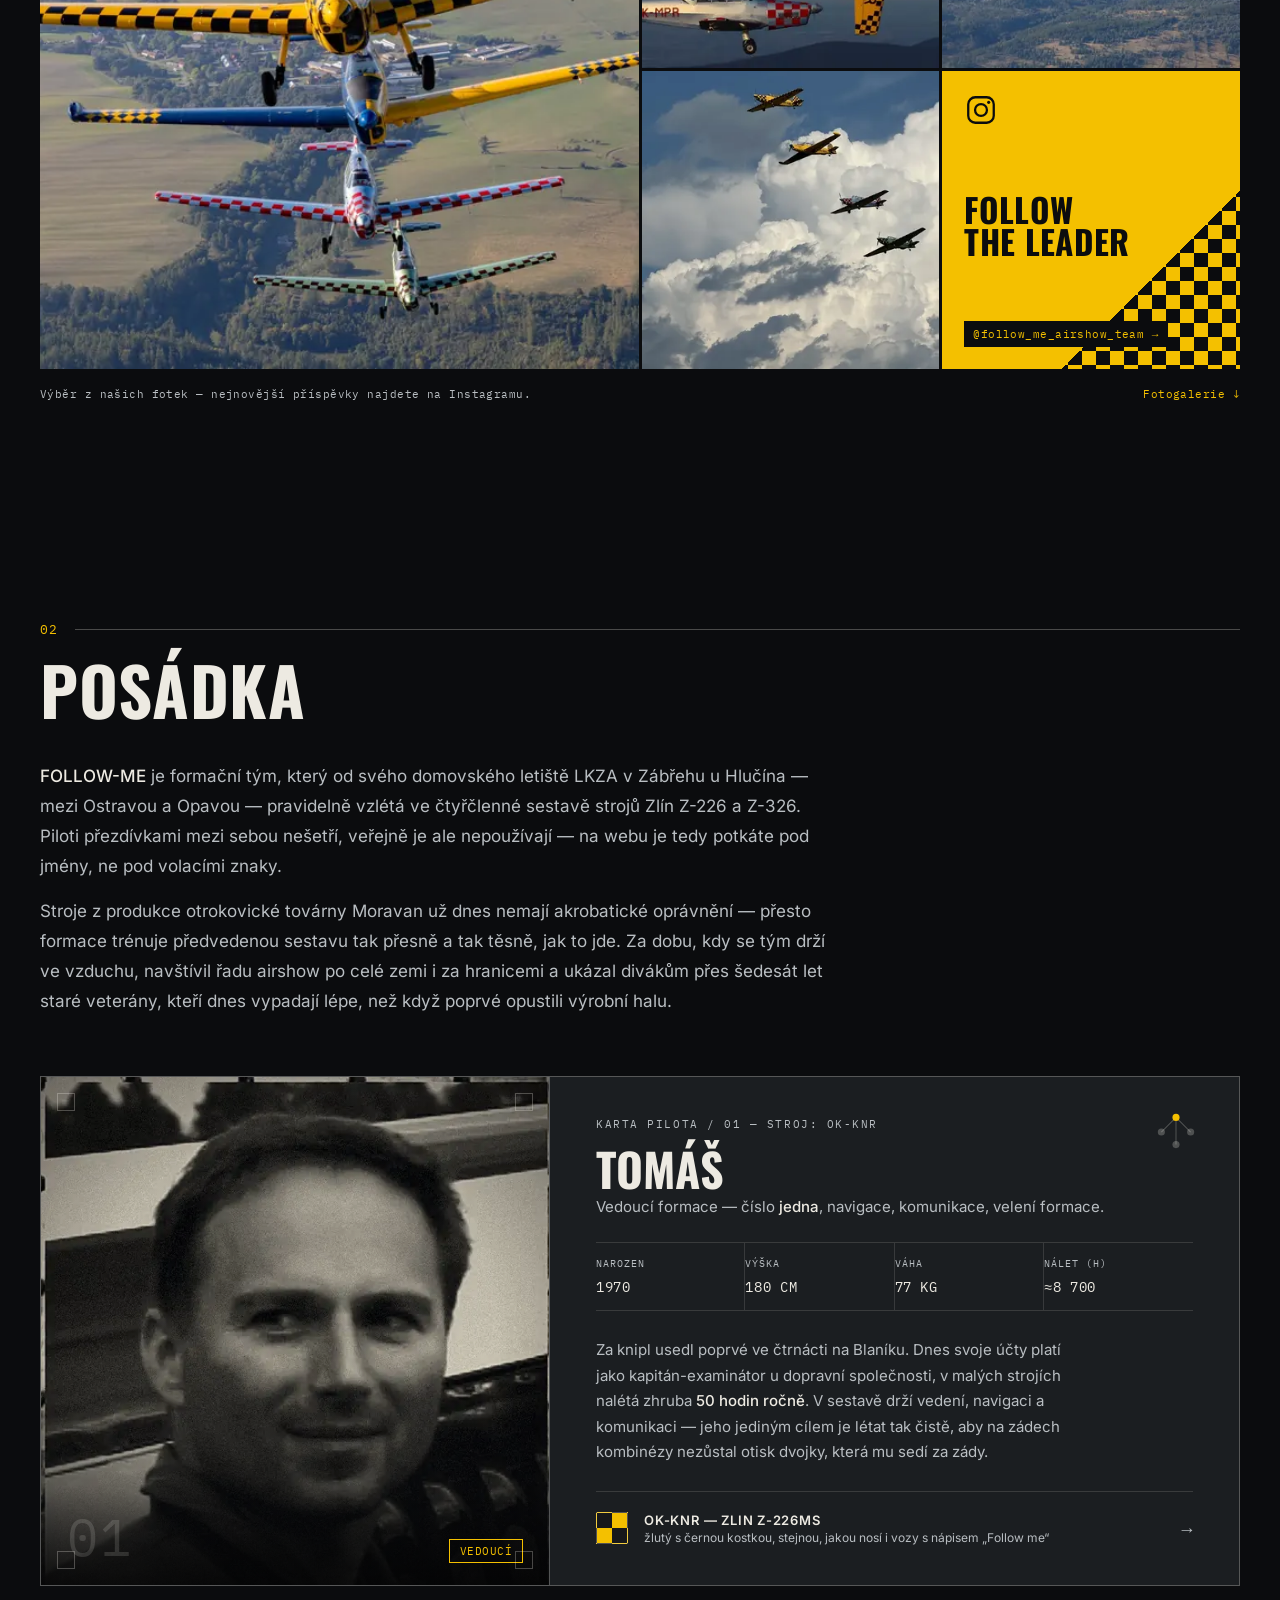
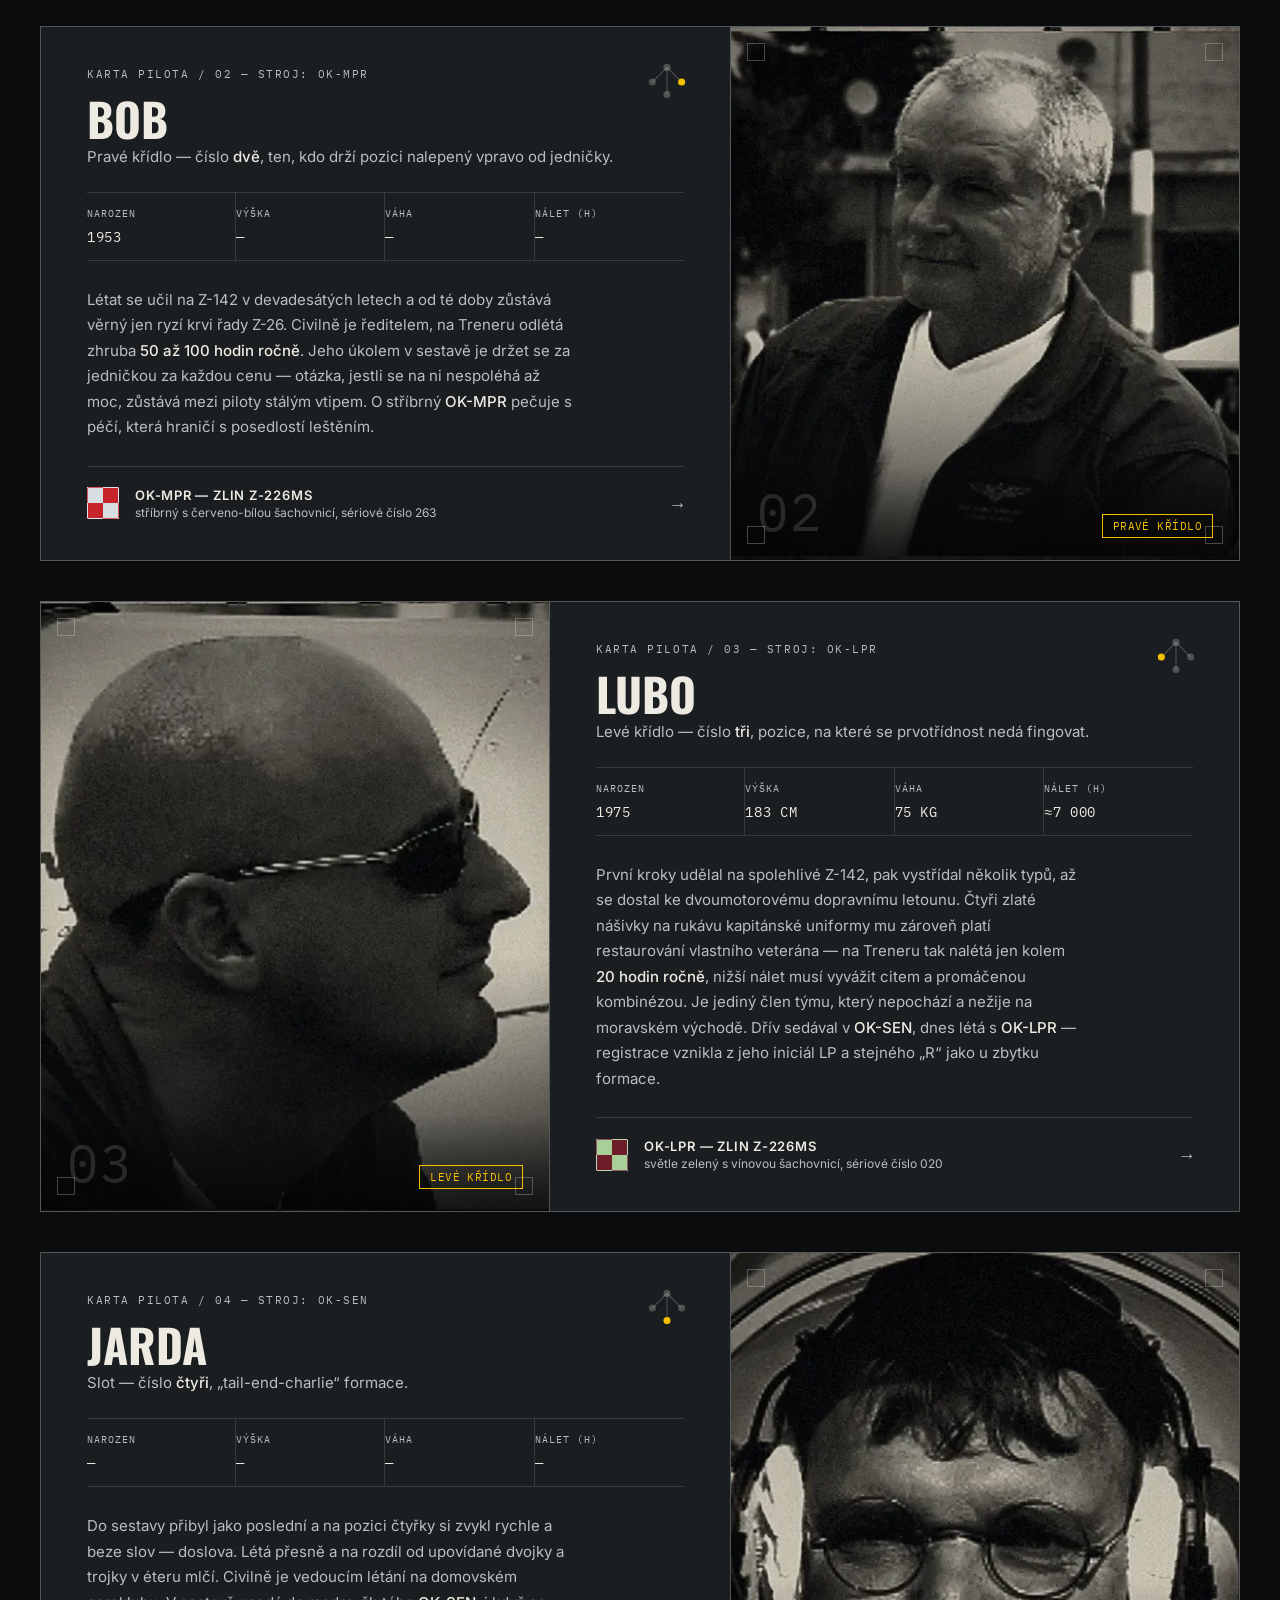
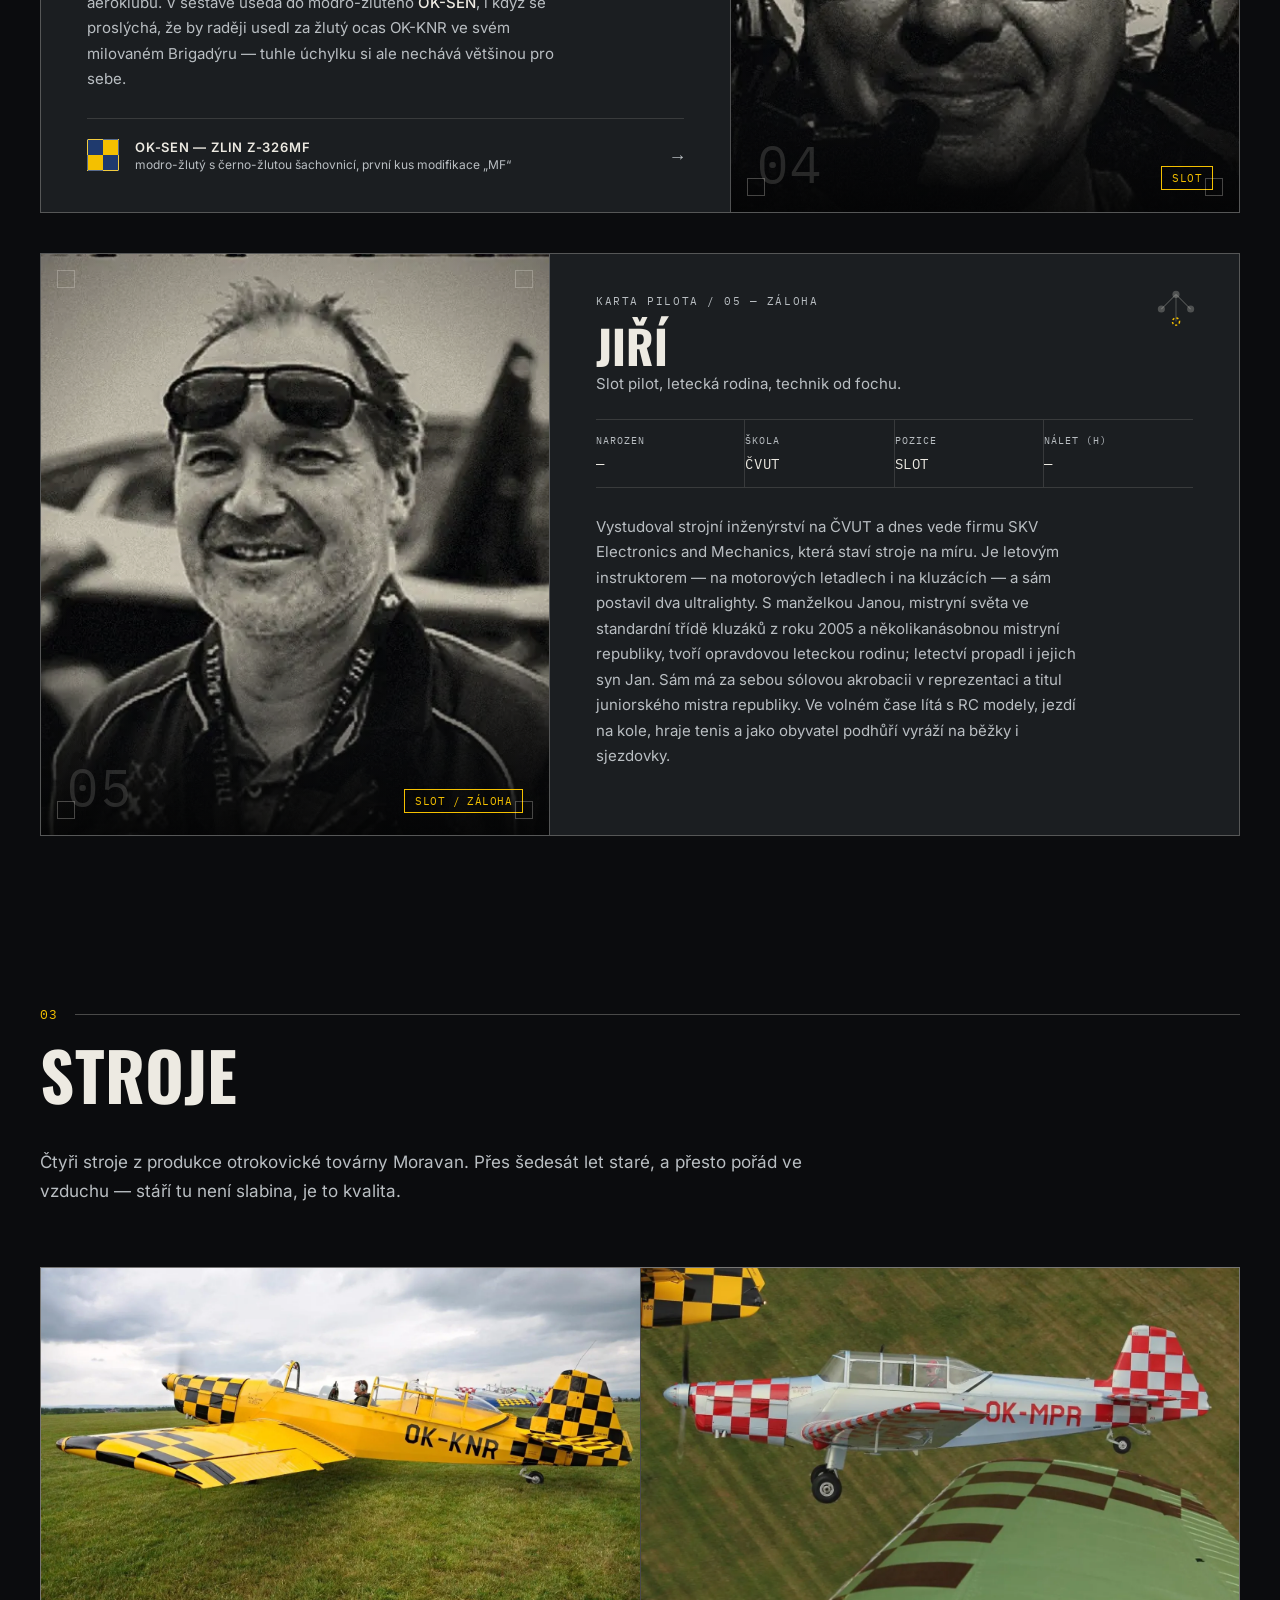
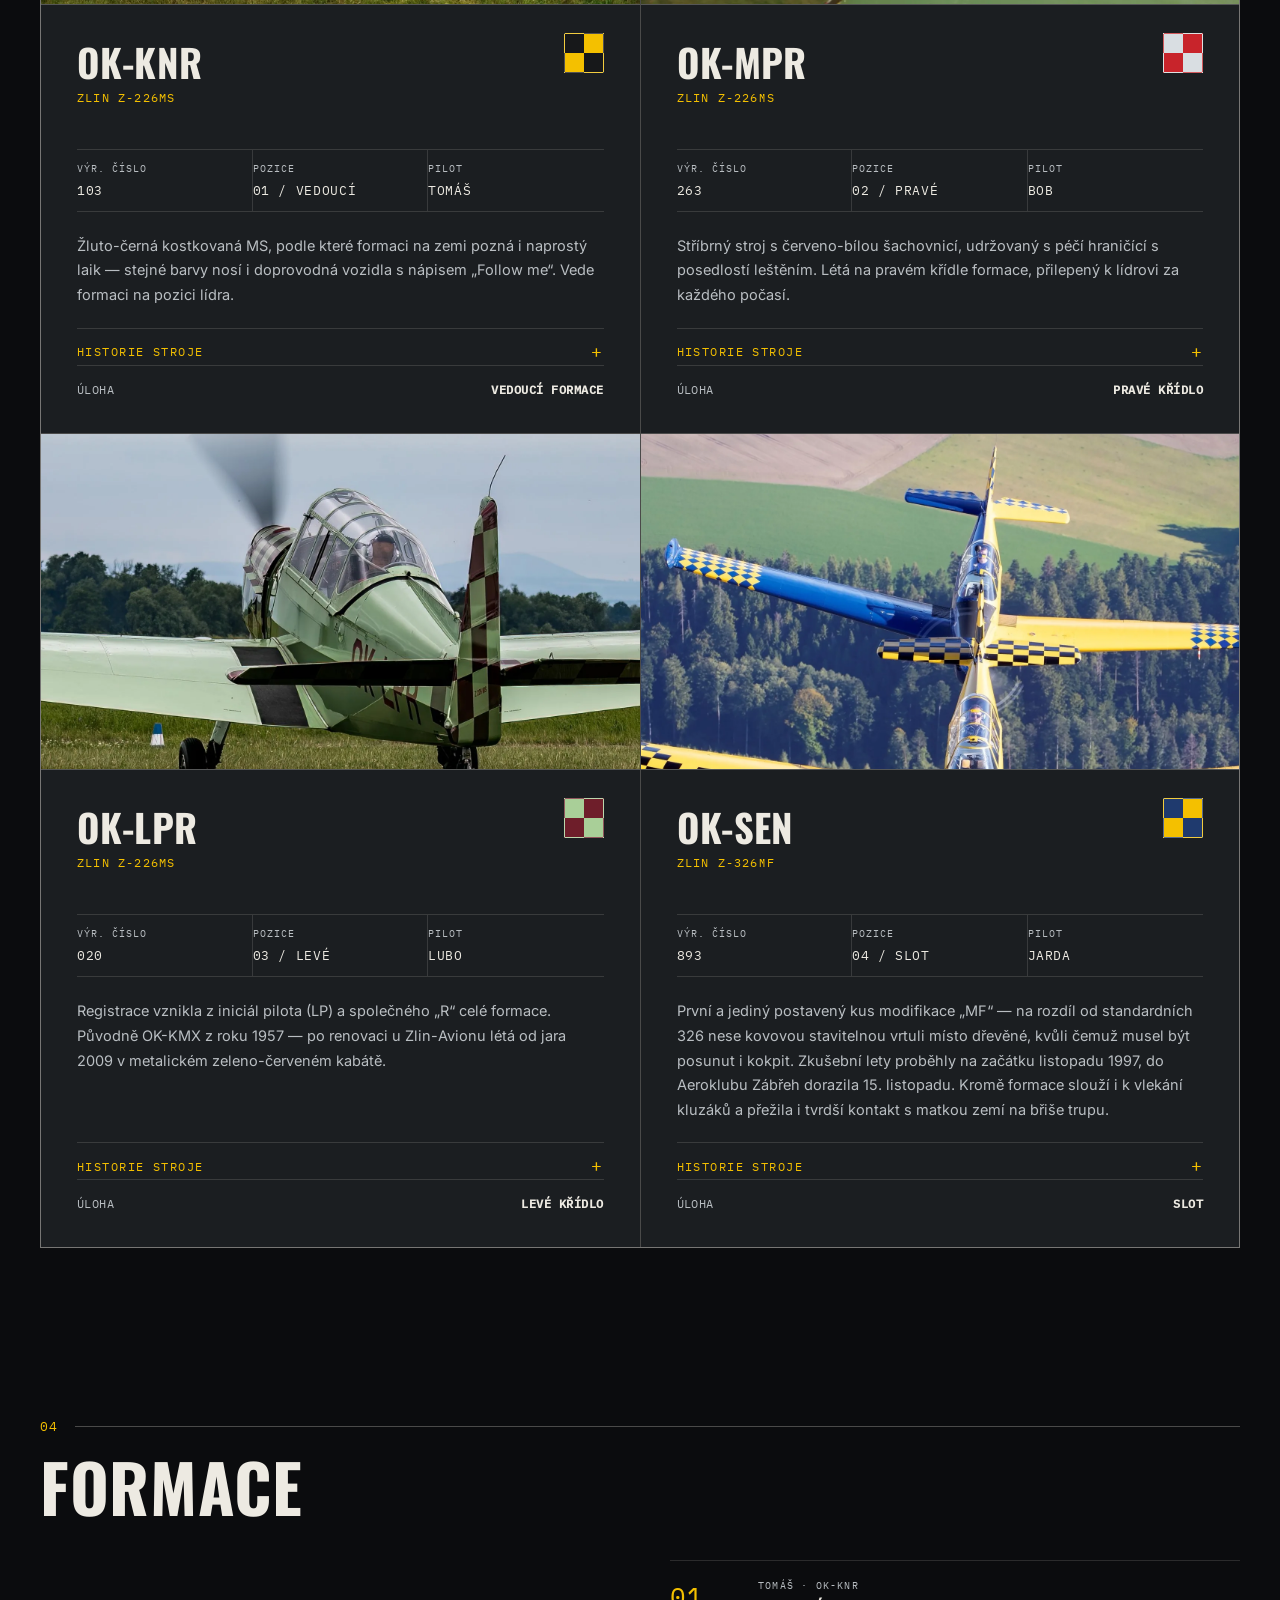
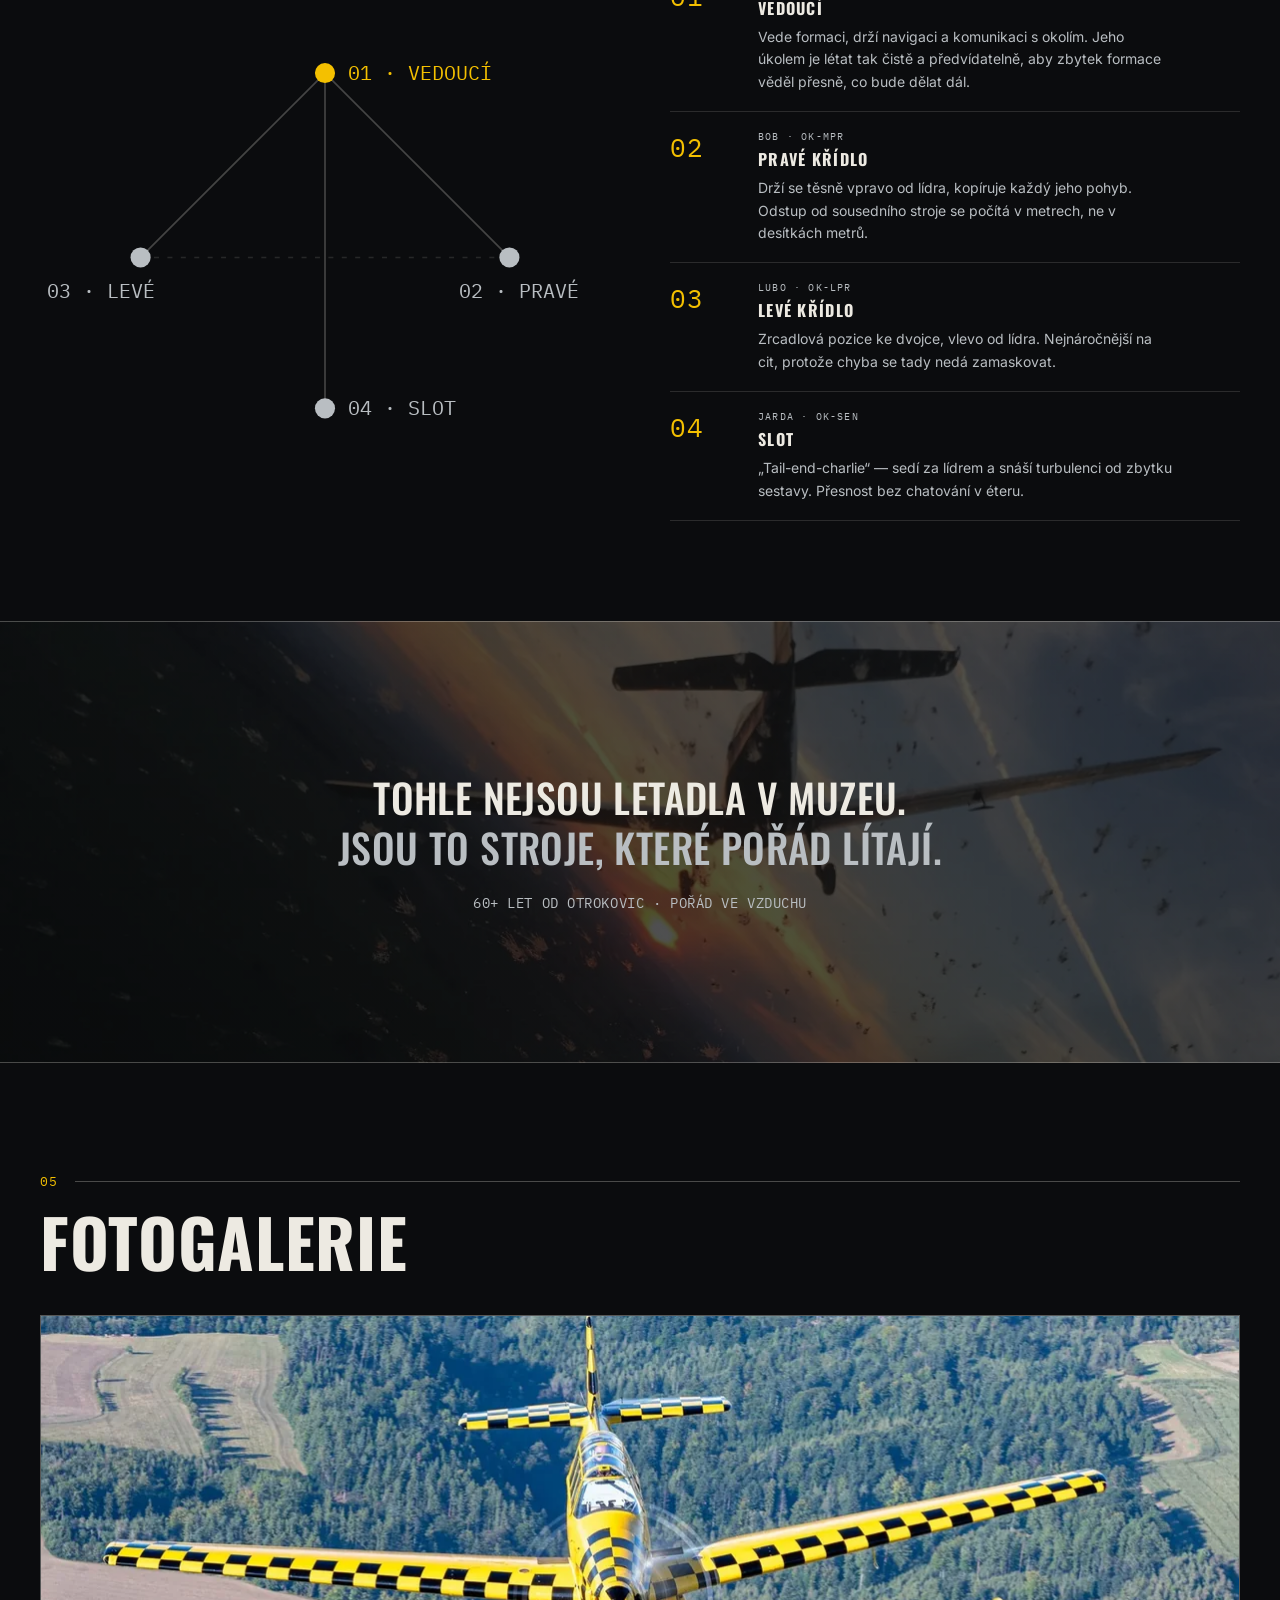
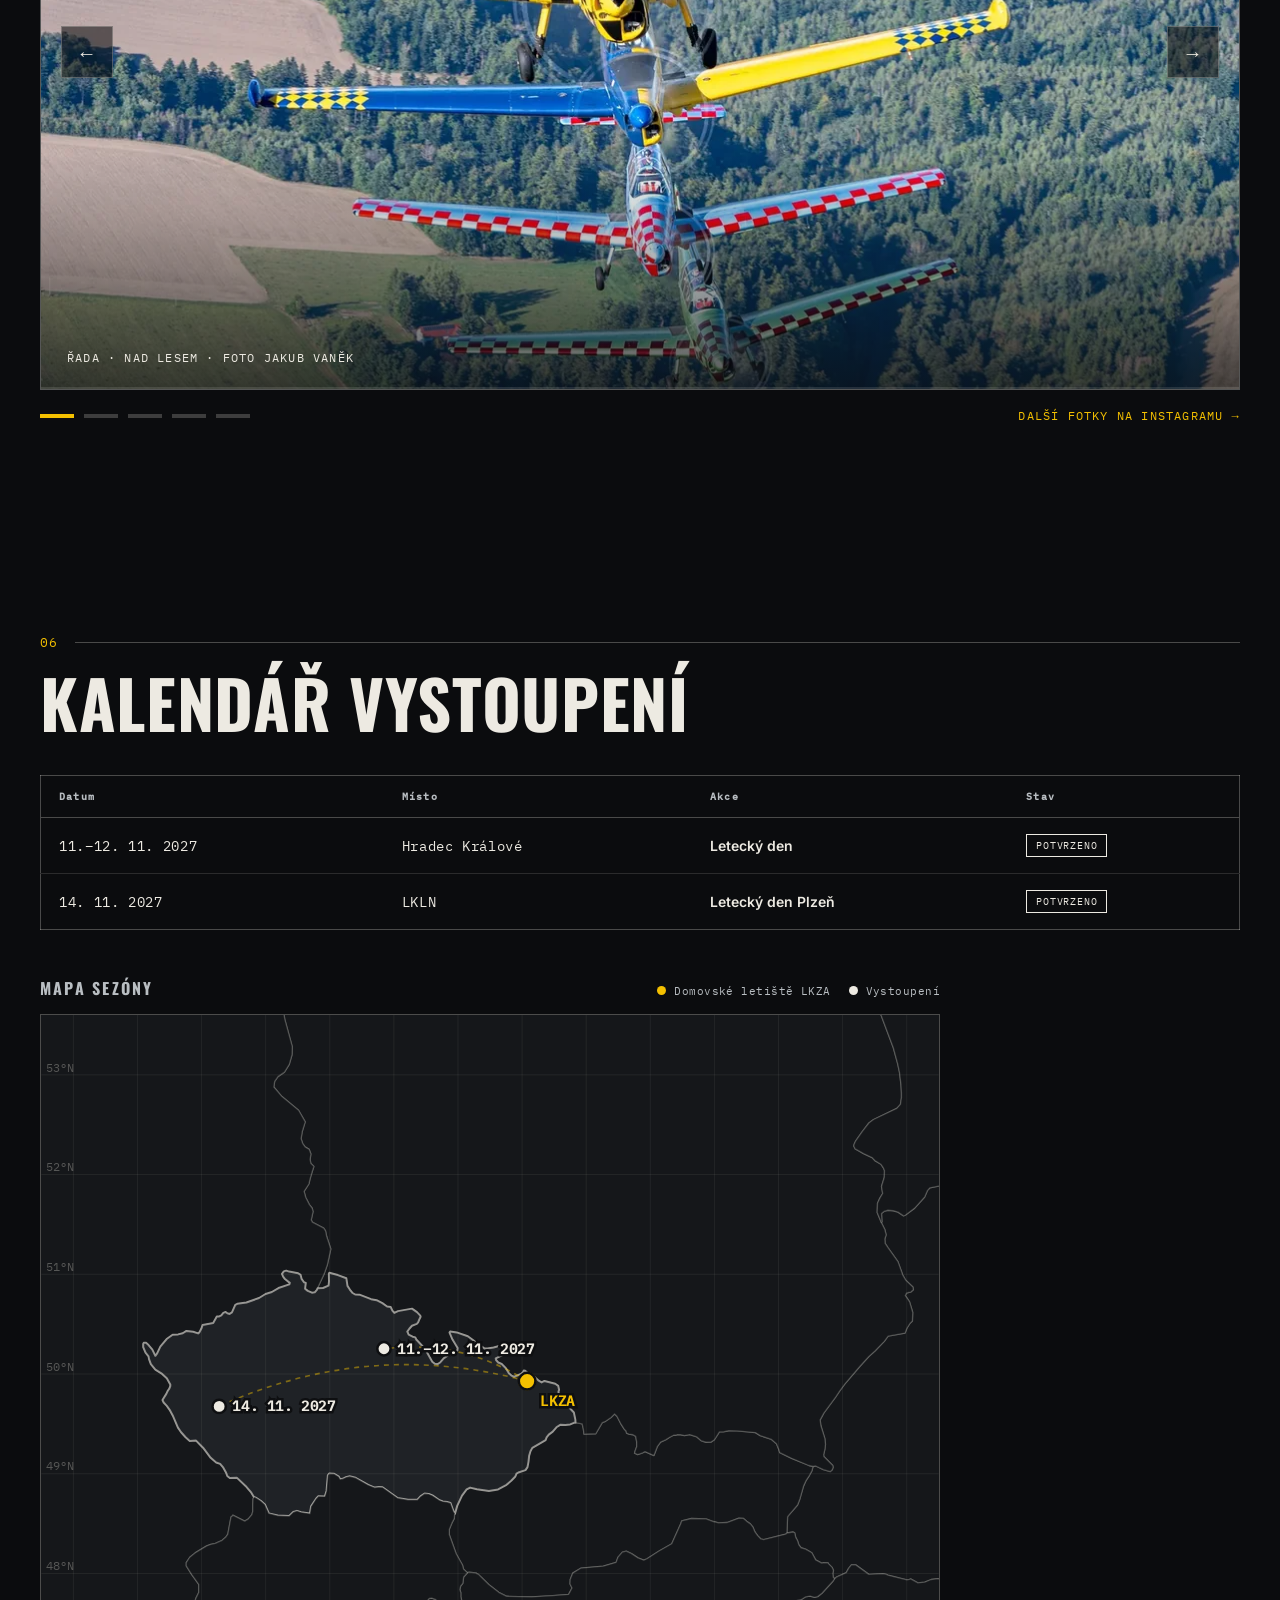
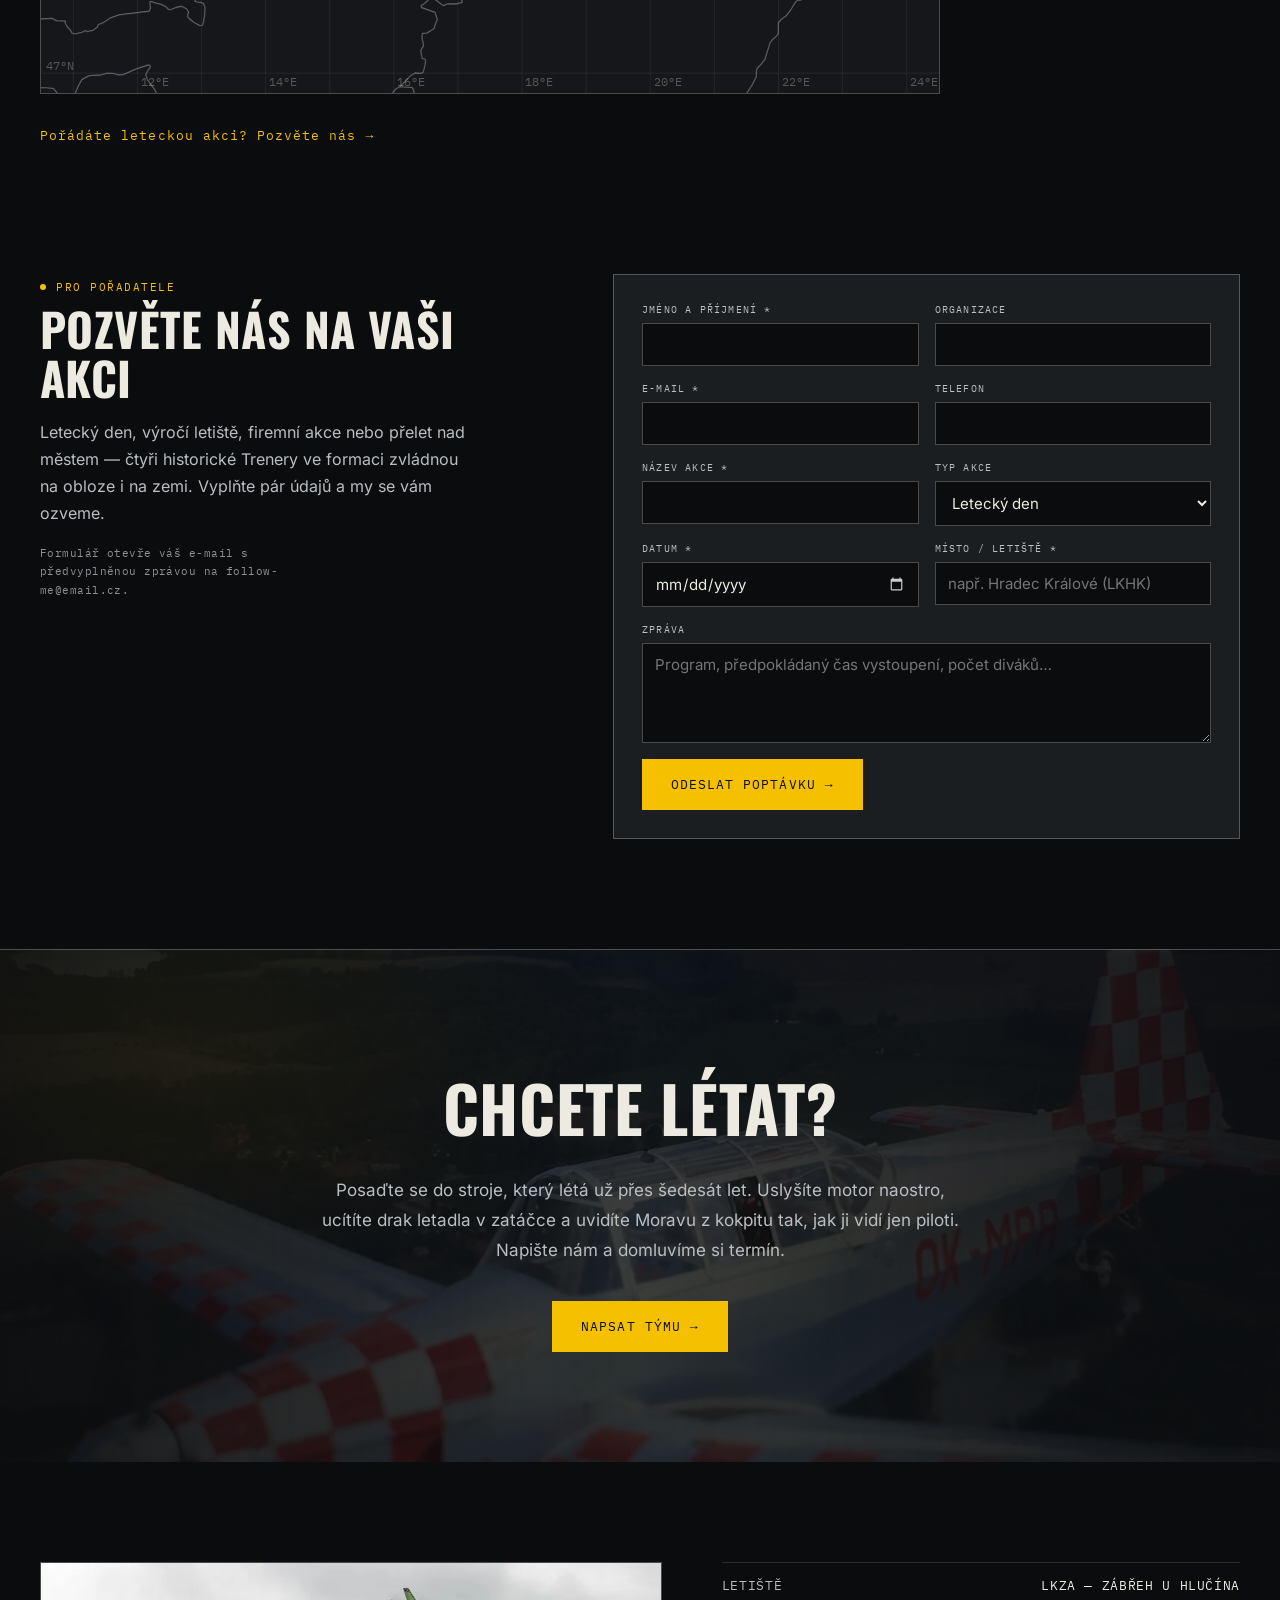
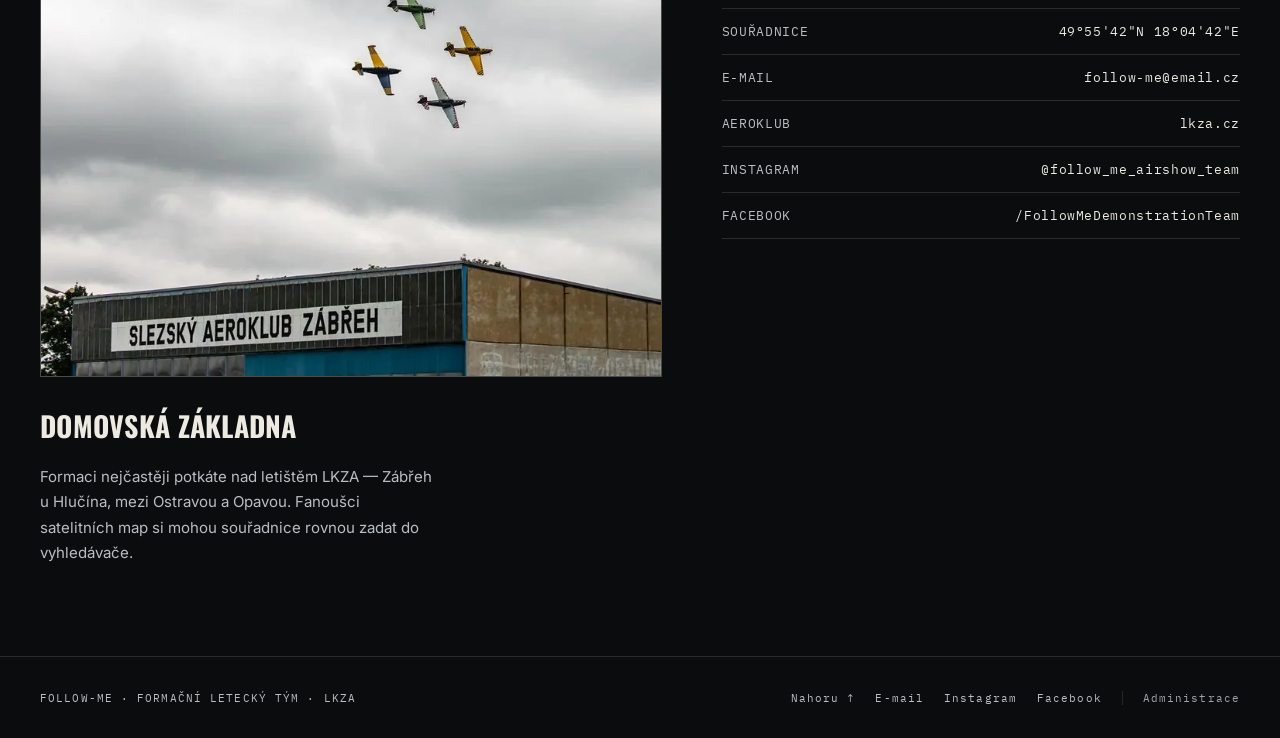
==== commit 3964604a: "Podtitul AIRSHOW pod názvem FOLLOW-ME v liště Co-Authored-By: Claude Opus 5.5 <noreply@anthropic.com" ====
--- a/index.html
+++ b/index.html
@@ -27,7 +27,7 @@
 <link rel="preload" href="assets/fonts/oswald-latin-500-normal.woff2" as="font" type="font/woff2" crossorigin>
 <link rel="preload" href="assets/fonts/inter-latin-400-normal.woff2" as="font" type="font/woff2" crossorigin>
 <link rel="preload" href="data/events.json" as="fetch" crossorigin>
-<link rel="stylesheet" href="css/style.css?v=18">
+<link rel="stylesheet" href="css/style.css?v=19">
 <link rel="preload" as="image" href="assets/images/photos/hero-mraky-mobil.webp" media="(max-width: 860px)">
 <link rel="preload" as="image" href="assets/images/photos/hero-mraky.webp" media="(min-width: 861px)">
 </head>
@@ -43,7 +43,7 @@
       <path d="M12 1.5 L12.9 4 L13 8.6 L21.5 10.4 L21.5 12.2 L13 11.8 L12.6 17 L15.6 18.2 L15.6 19.4 L12 19 L8.4 19.4 L8.4 18.2 L11.4 17 L11 11.8 L2.5 12.2 L2.5 10.4 L11 8.6 L11.1 4 Z" fill="#EDEAE2" transform="translate(56.2 39.9) scale(1.15)"/>
       <path d="M12 1.5 L12.9 4 L13 8.6 L21.5 10.4 L21.5 12.2 L13 11.8 L12.6 17 L15.6 18.2 L15.6 19.4 L12 19 L8.4 19.4 L8.4 18.2 L11.4 17 L11 11.8 L2.5 12.2 L2.5 10.4 L11 8.6 L11.1 4 Z" fill="#B9BEC2" transform="translate(36.2 61.9) scale(1.15)"/>
     </svg>
-    <span class="nav-word">FOLLOW-ME</span>
+    <span class="nav-word">FOLLOW-ME<small class="nav-sub mono">AIRSHOW</small></span>
   </a>
   <div class="nav-links">
     <a href="#team">Tým</a>
@@ -902,6 +902,6 @@
   </div>
 </footer>
 
-<script src="js/main.js?v=18"></script>
+<script src="js/main.js?v=19"></script>
 </body>
 </html>
--- a/css/style.css
+++ b/css/style.css
@@ -734,3 +734,7 @@
 
 /* rámeček Příští vystoupení drží místo, dokud se nenačte kalendář */
 .next-event.is-pending{ visibility:hidden; }
+
+/* podtitul AIRSHOW pod názvem v liště */
+.nav-word{ display:flex; flex-direction:column; }
+.nav-sub{ display:block; font-size:9.5px; line-height:12px; letter-spacing:0.52em; color:var(--yellow); font-weight:500; margin-top:1px; }
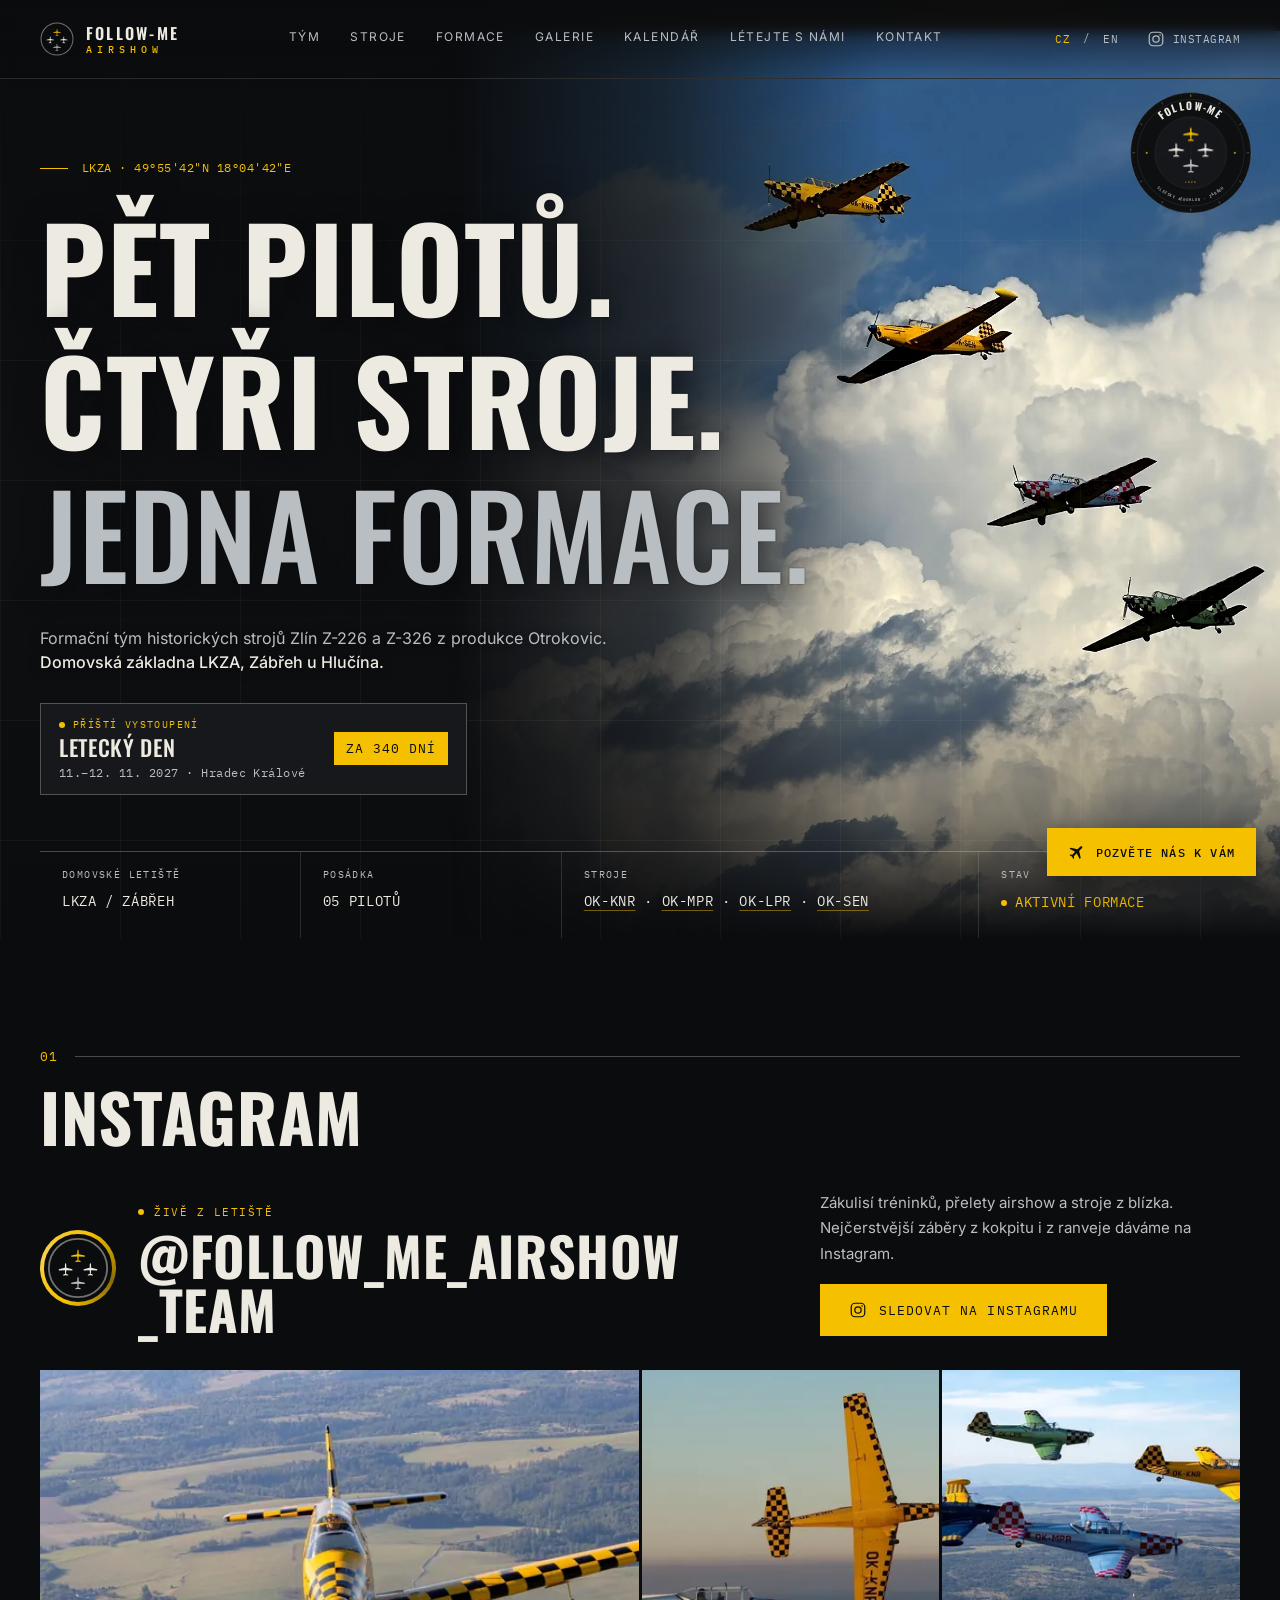
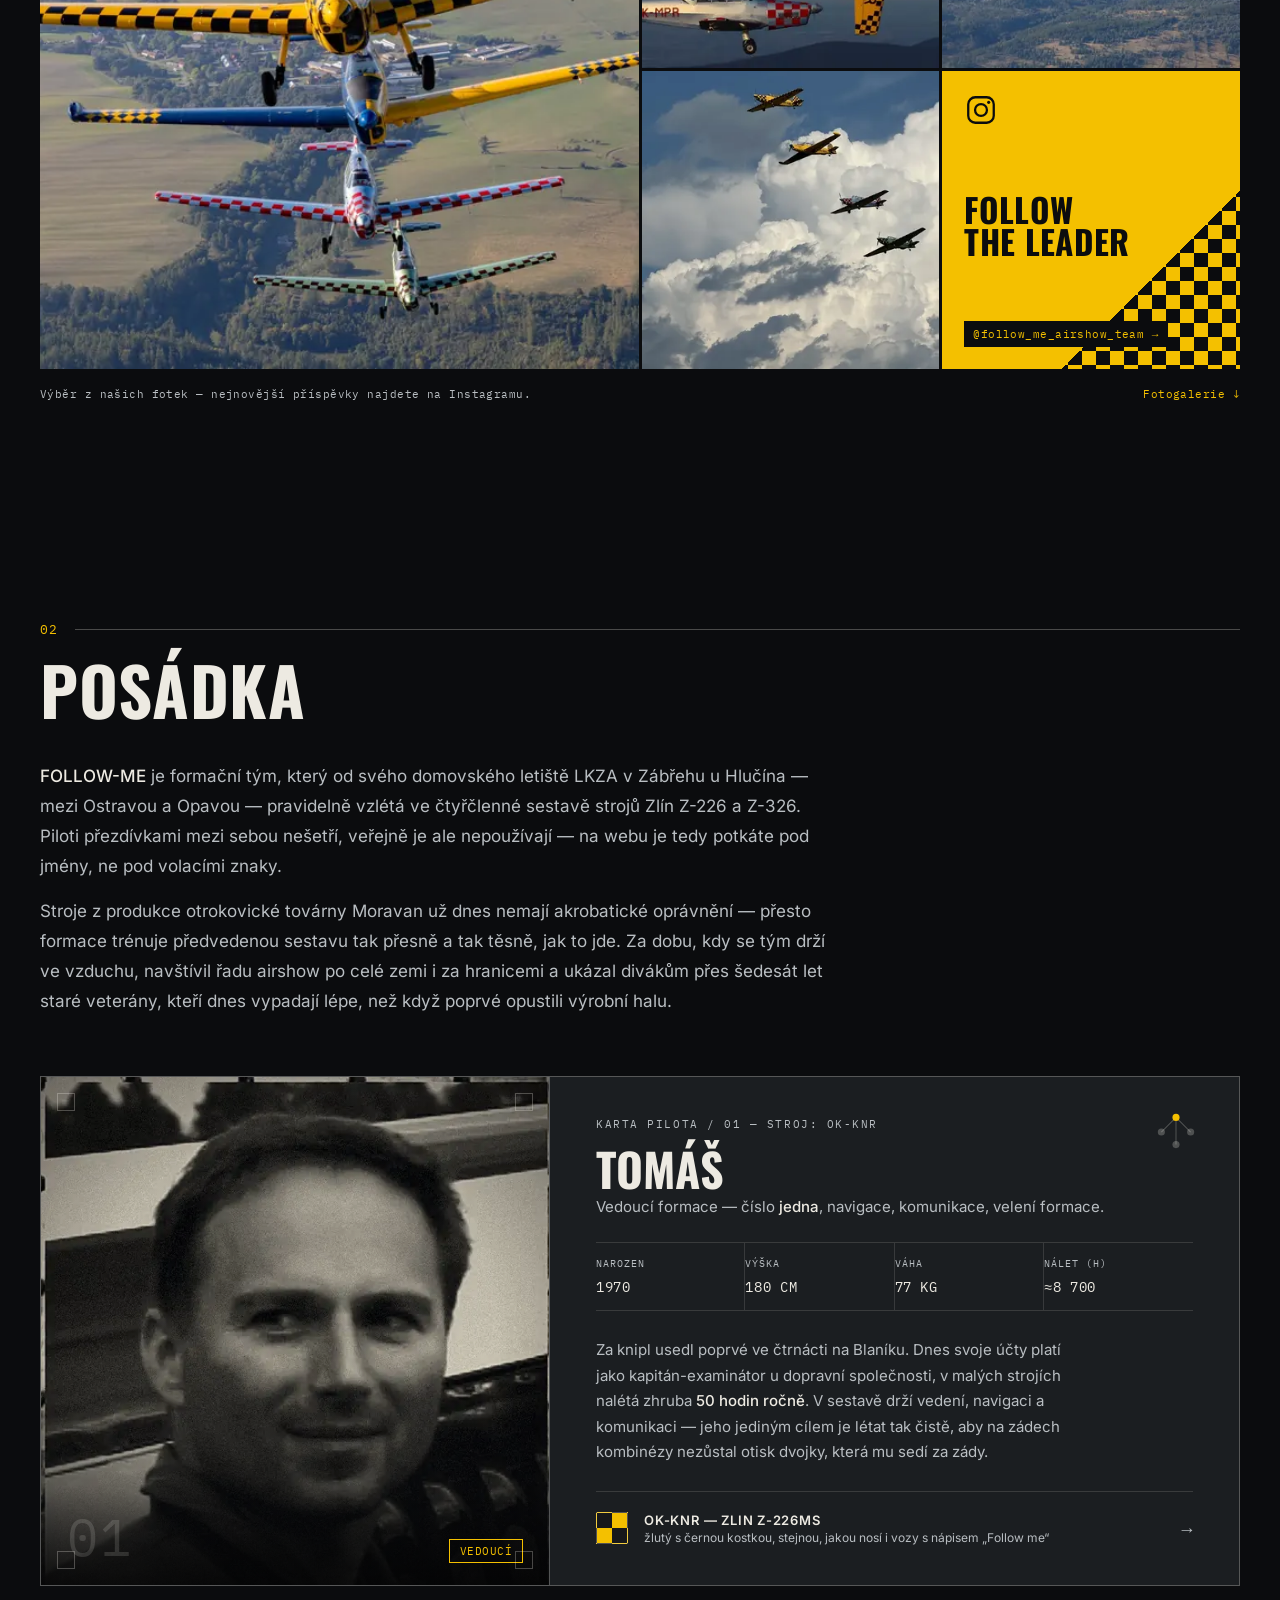
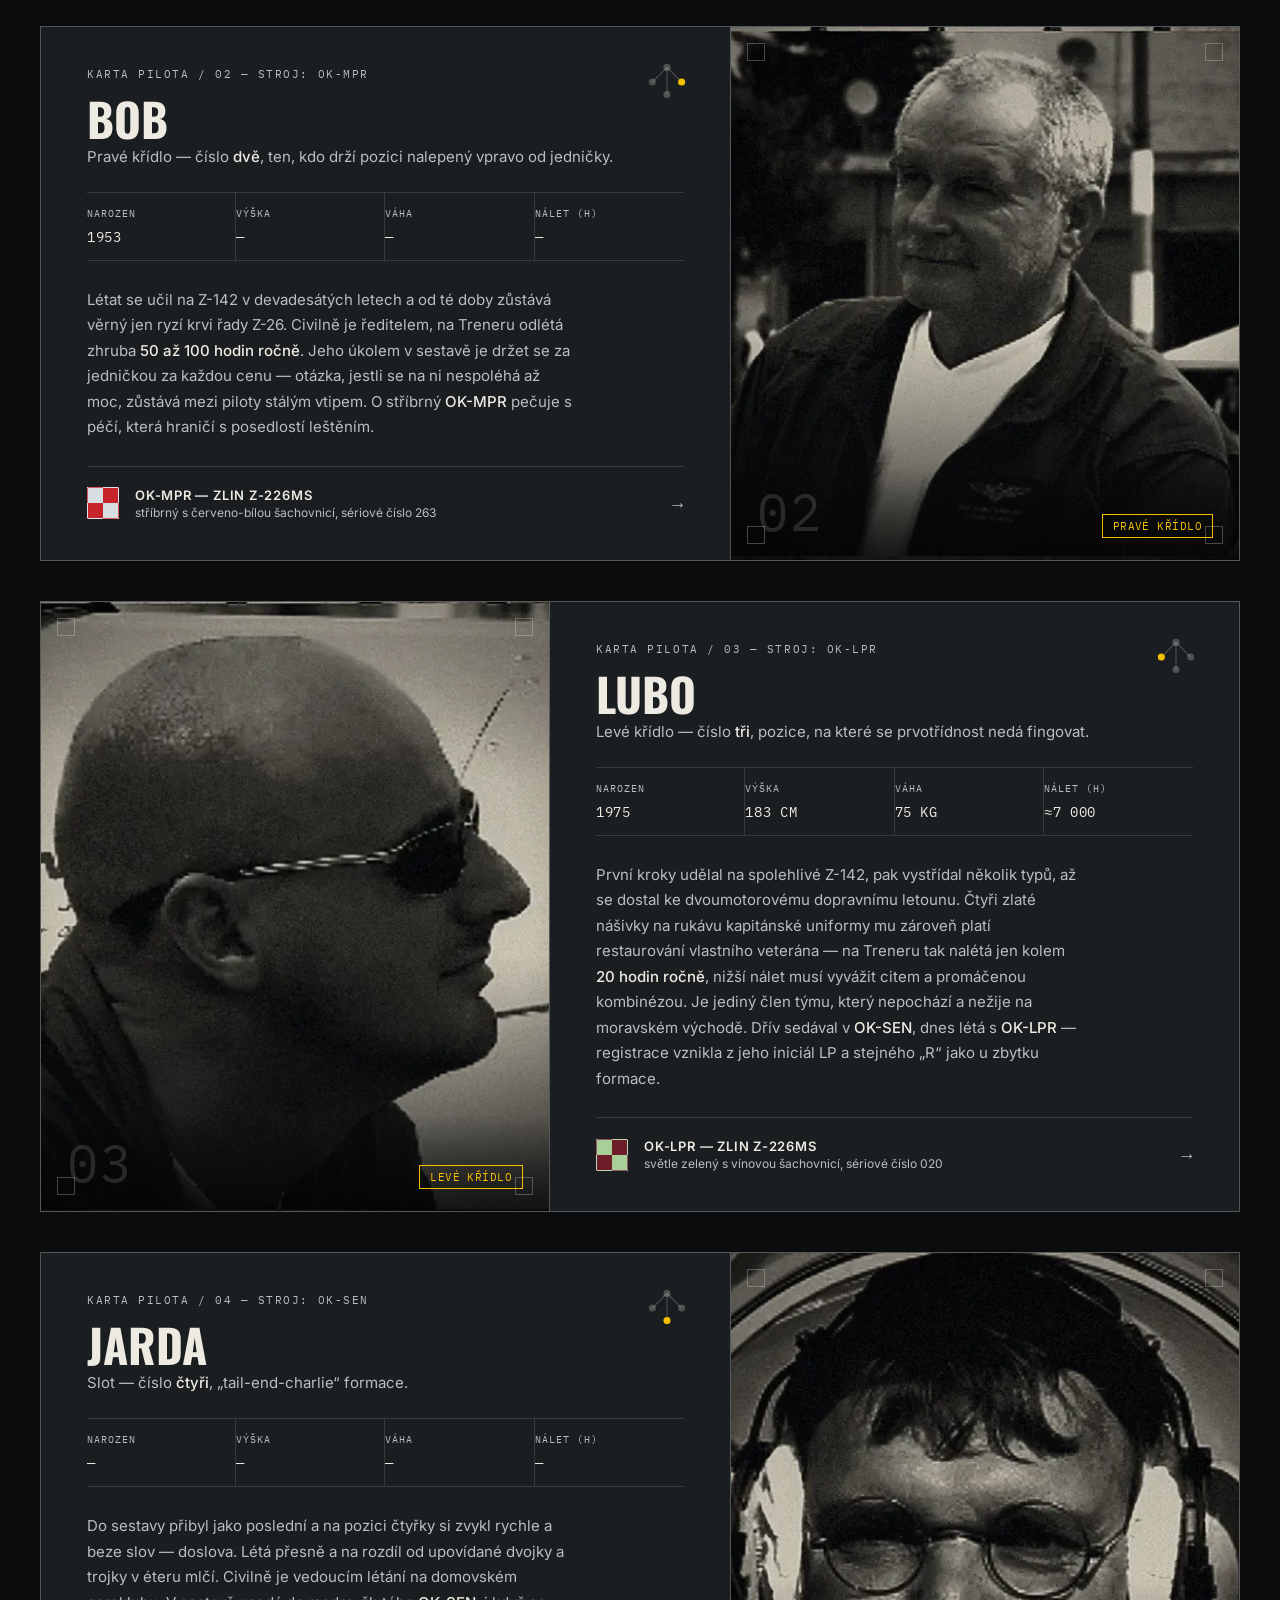
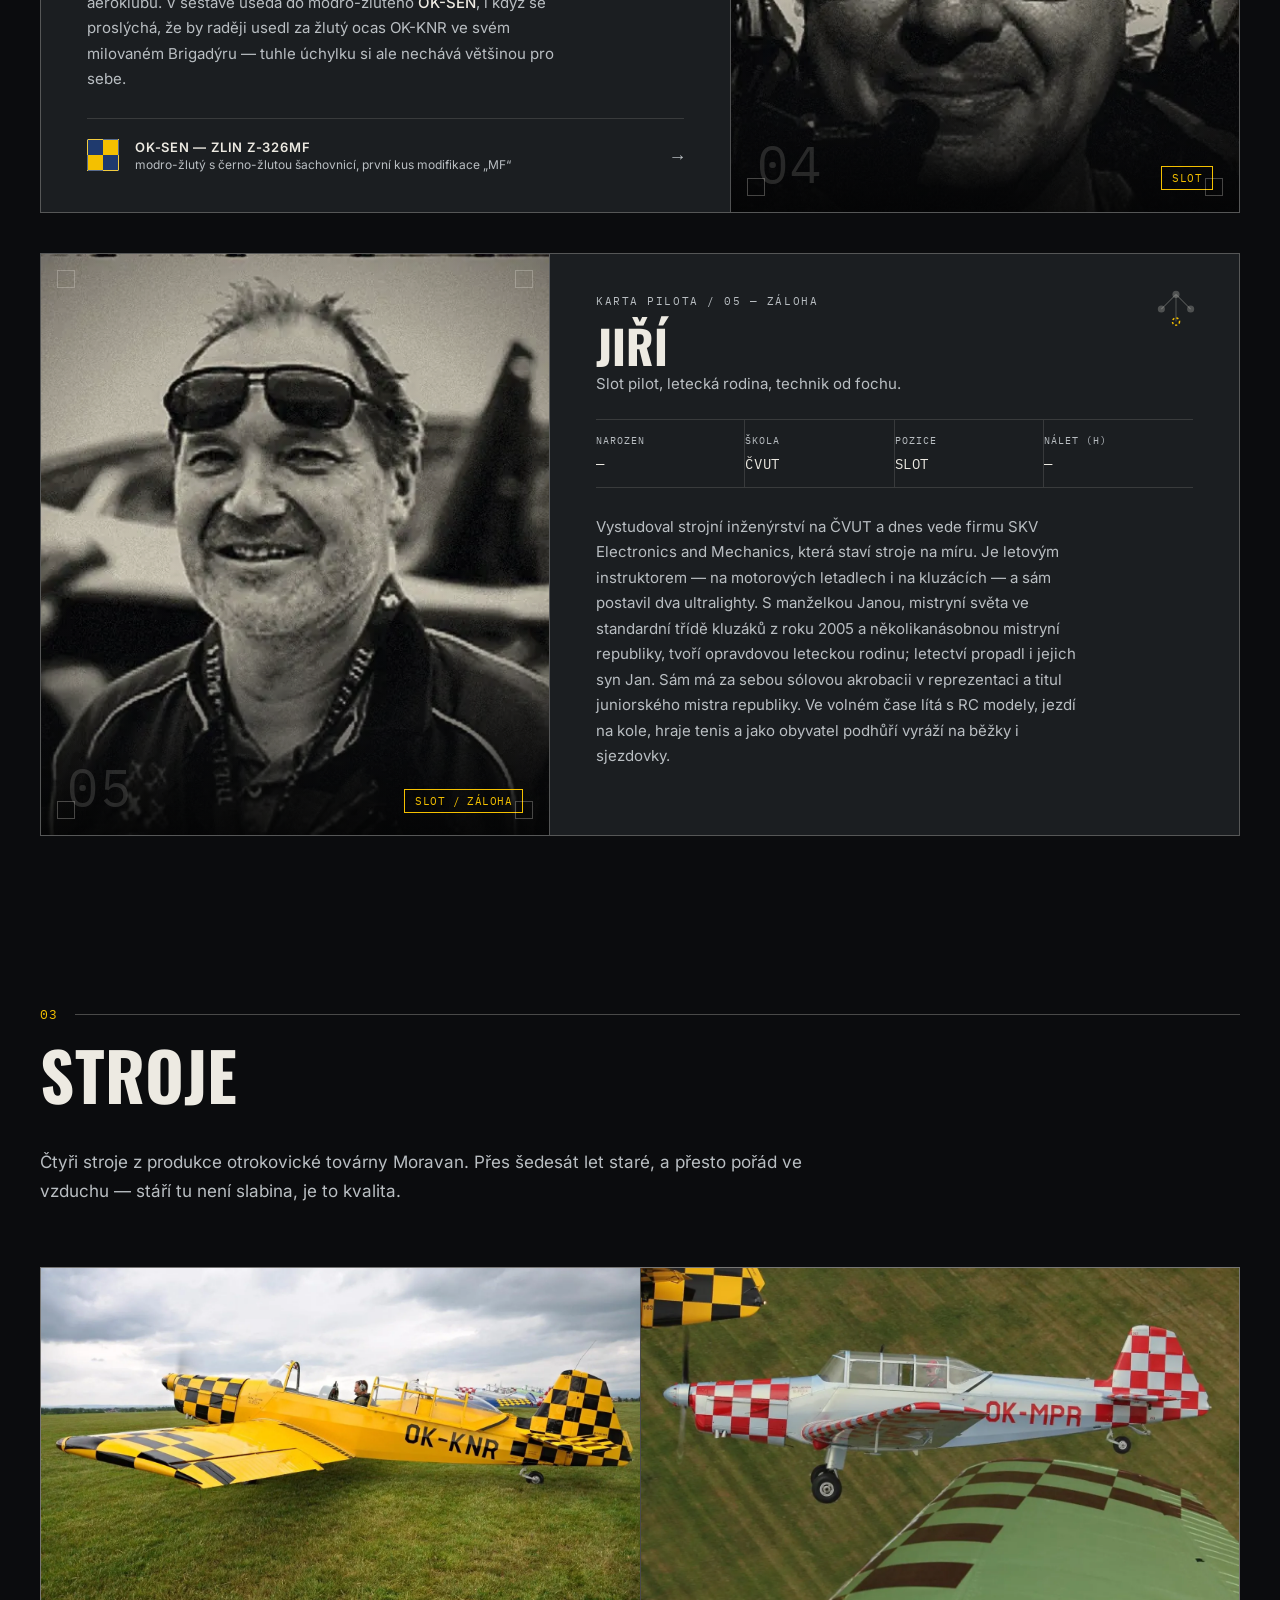
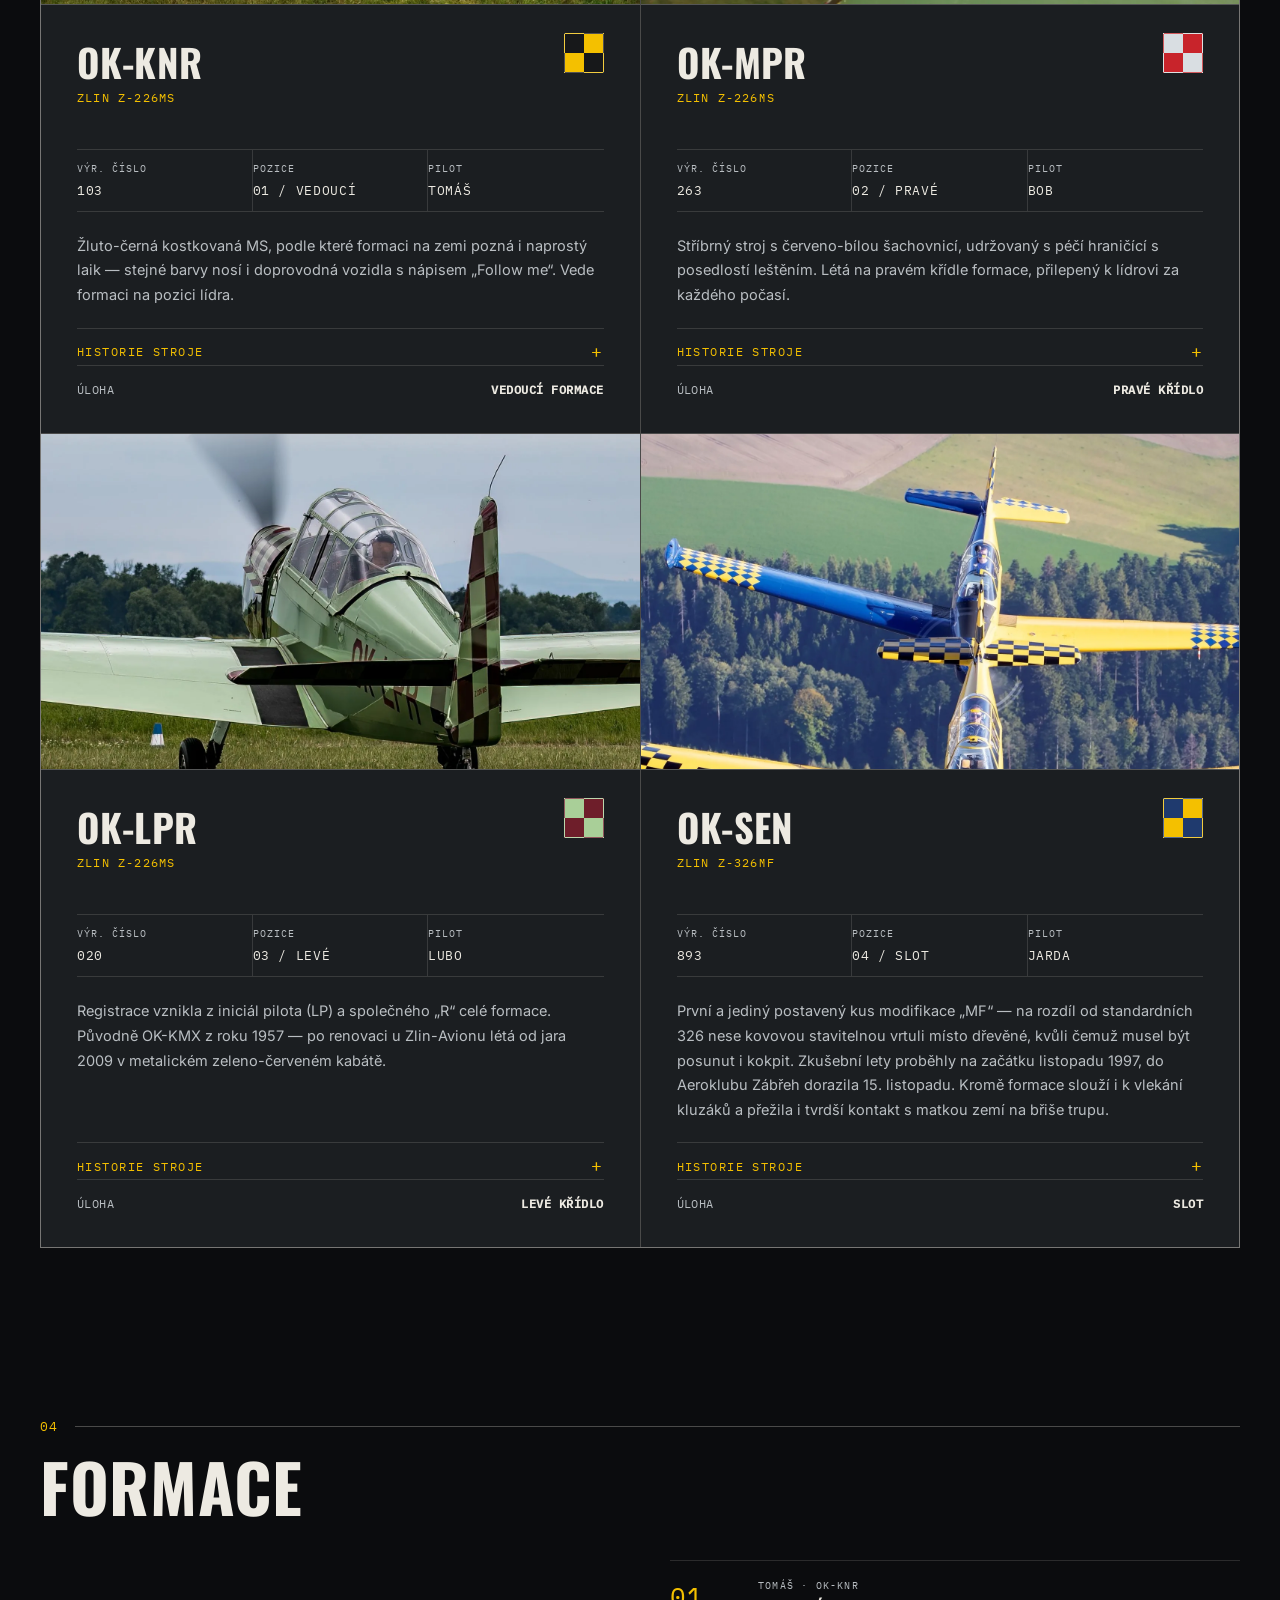
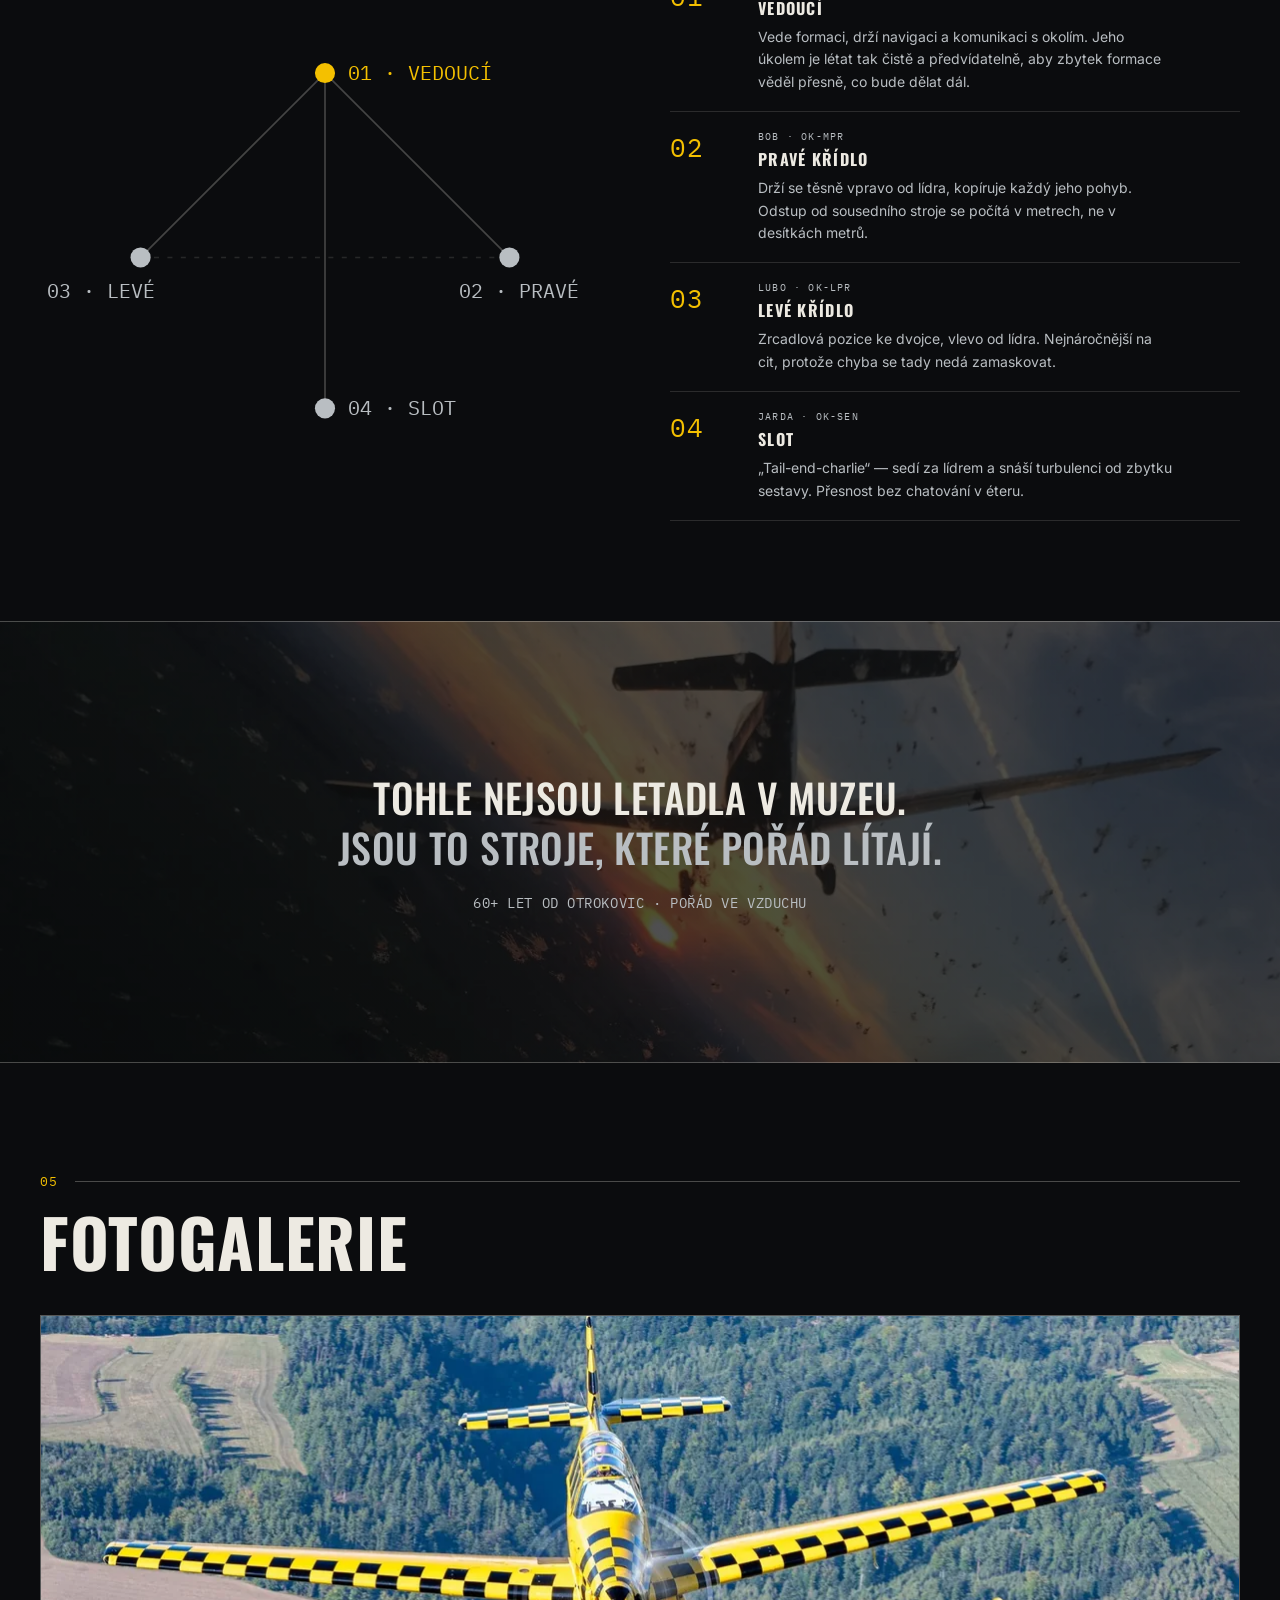
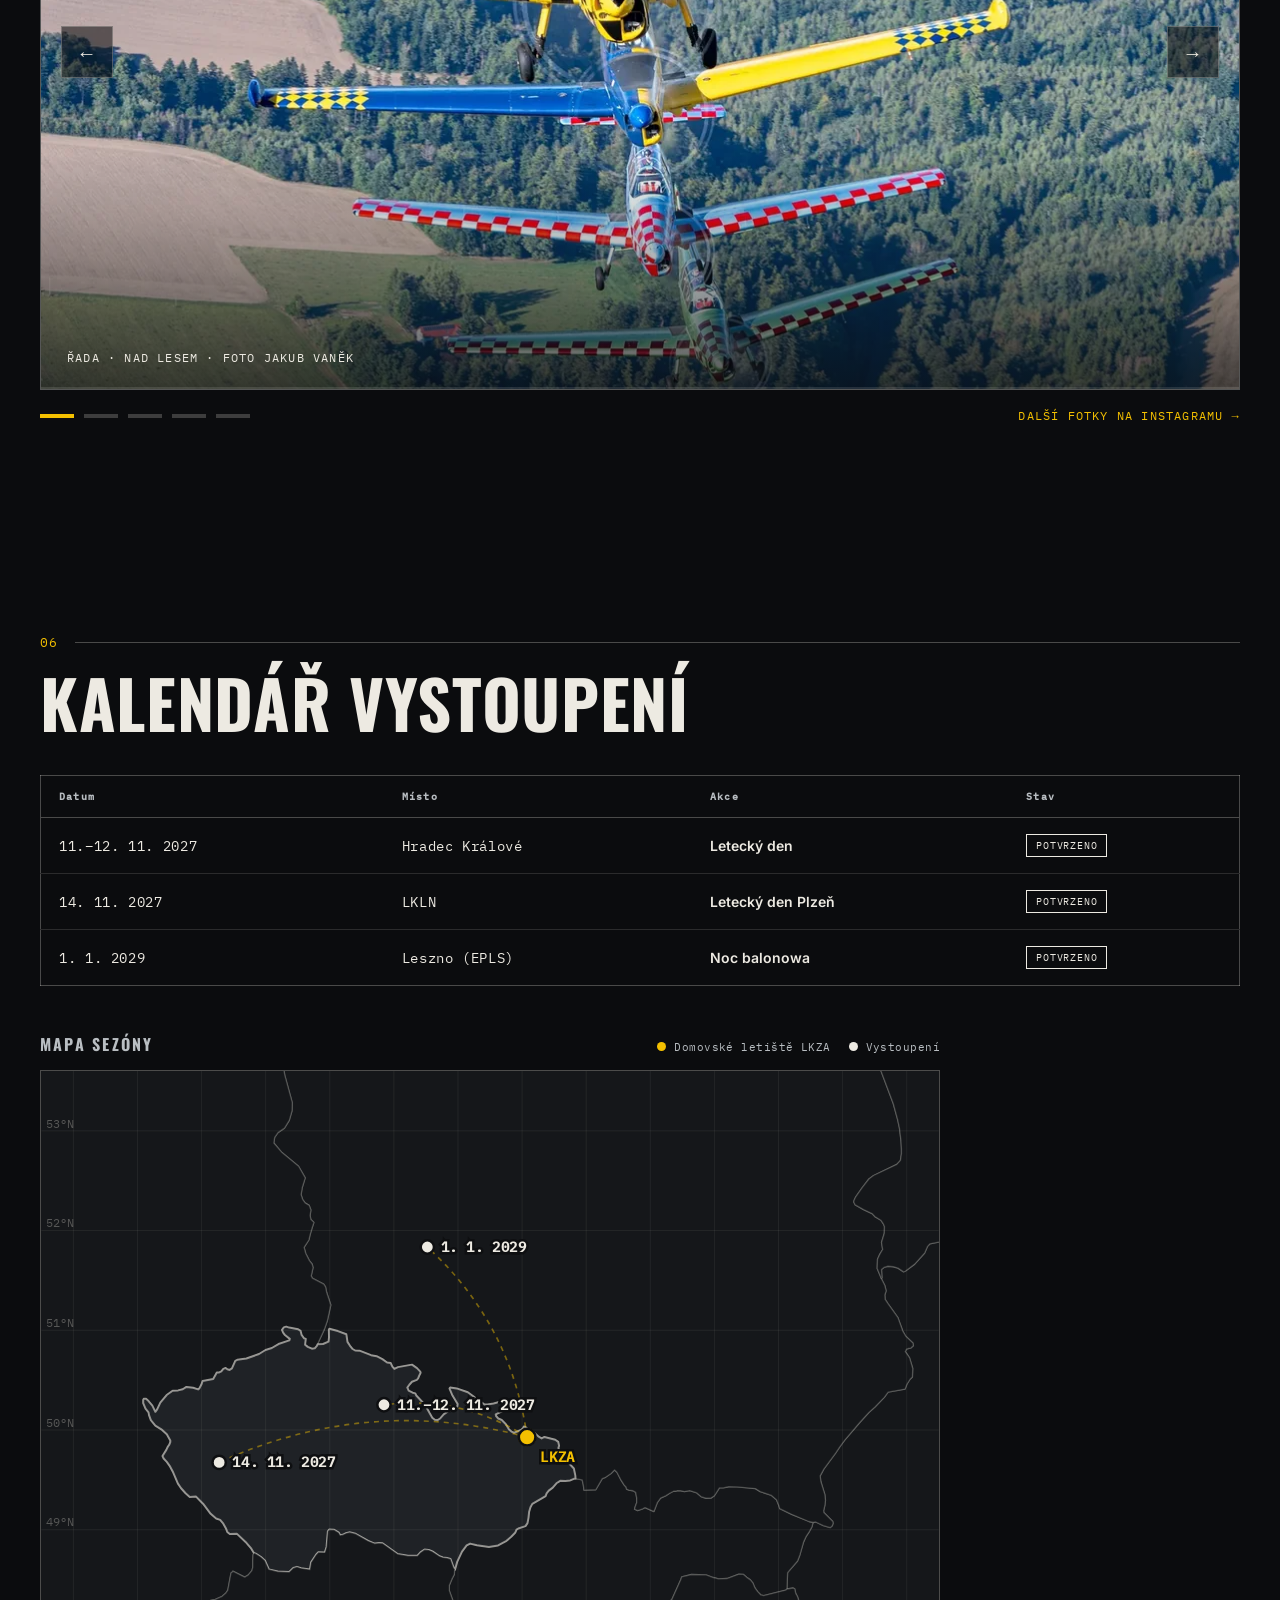
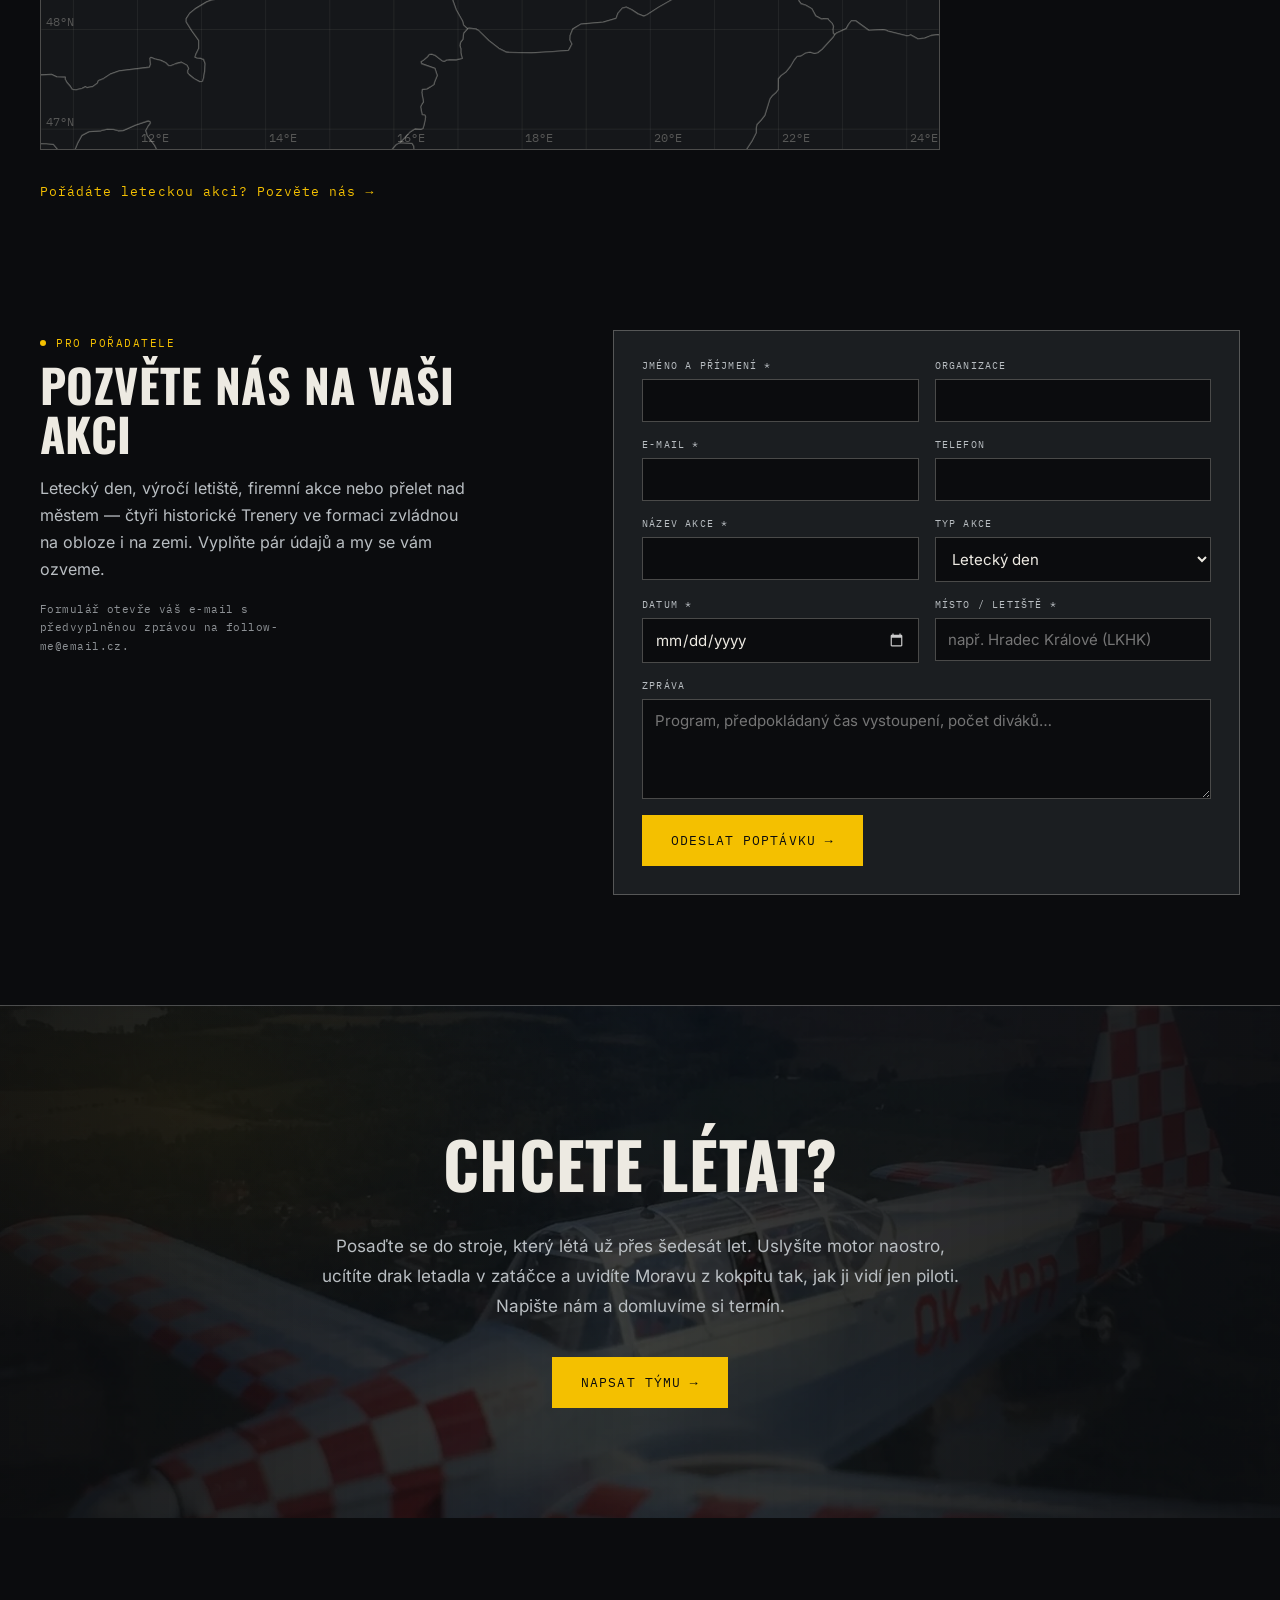
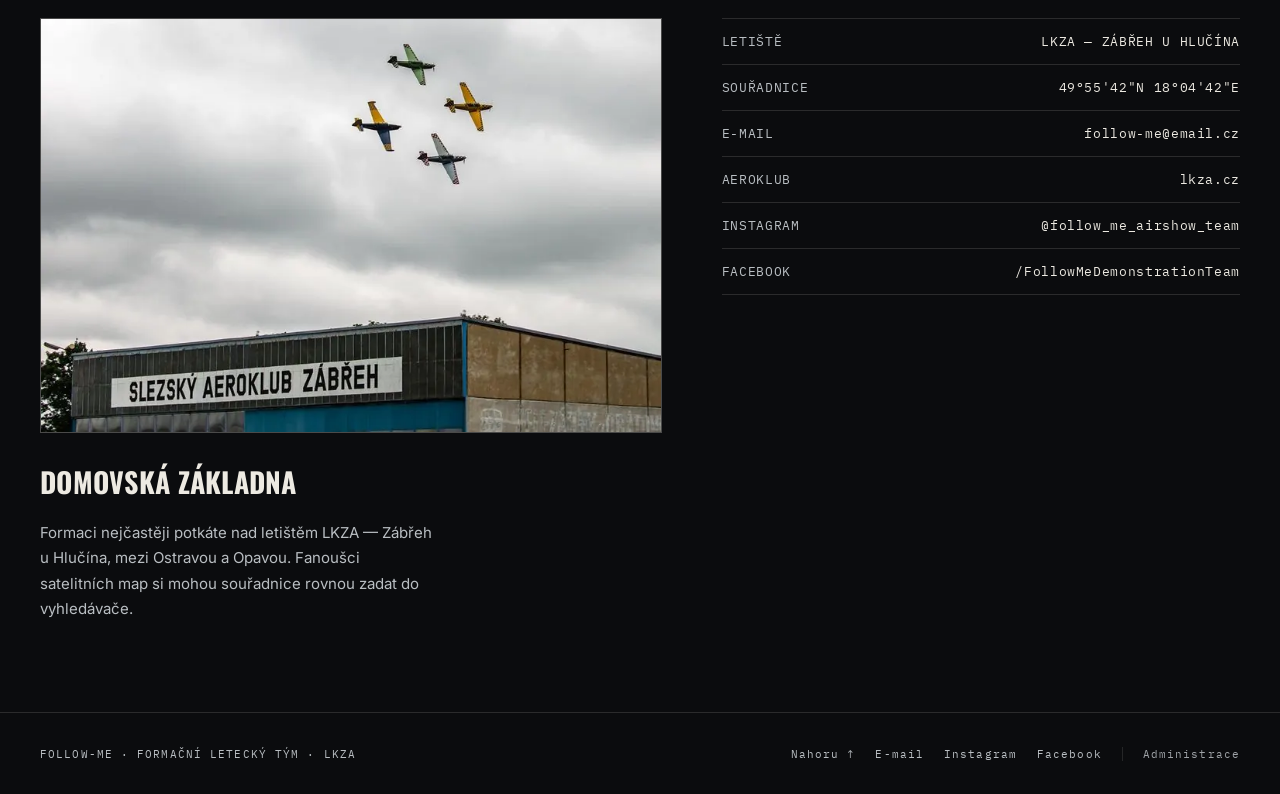
==== commit 320c310d: "Tlačítko Pozvěte nás se schová u patičky, aby nezakrývalo odkazy a Administraci Co-Authored-By: Clau" ====
--- a/index.html
+++ b/index.html
@@ -27,7 +27,7 @@
 <link rel="preload" href="assets/fonts/oswald-latin-500-normal.woff2" as="font" type="font/woff2" crossorigin>
 <link rel="preload" href="assets/fonts/inter-latin-400-normal.woff2" as="font" type="font/woff2" crossorigin>
 <link rel="preload" href="data/events.json" as="fetch" crossorigin>
-<link rel="stylesheet" href="css/style.css?v=19">
+<link rel="stylesheet" href="css/style.css?v=20">
 <link rel="preload" as="image" href="assets/images/photos/hero-mraky-mobil.webp" media="(max-width: 860px)">
 <link rel="preload" as="image" href="assets/images/photos/hero-mraky.webp" media="(min-width: 861px)">
 </head>
@@ -902,6 +902,6 @@
   </div>
 </footer>
 
-<script src="js/main.js?v=19"></script>
+<script src="js/main.js?v=20"></script>
 </body>
 </html>
--- a/css/style.css
+++ b/css/style.css
@@ -721,7 +721,6 @@
 .invite-fab.is-hidden{ opacity:0; transform:translateY(20px); pointer-events:none; }
 @media (max-width:640px){
   .invite-fab{ right:14px; bottom:max(14px, env(safe-area-inset-bottom)); padding:12px 15px; font-size:11px; gap:8px; }
-  .site-footer{ padding-bottom:84px; }
 }
 @media (prefers-reduced-motion: reduce){ .invite-fab{ transition:none; } }
 
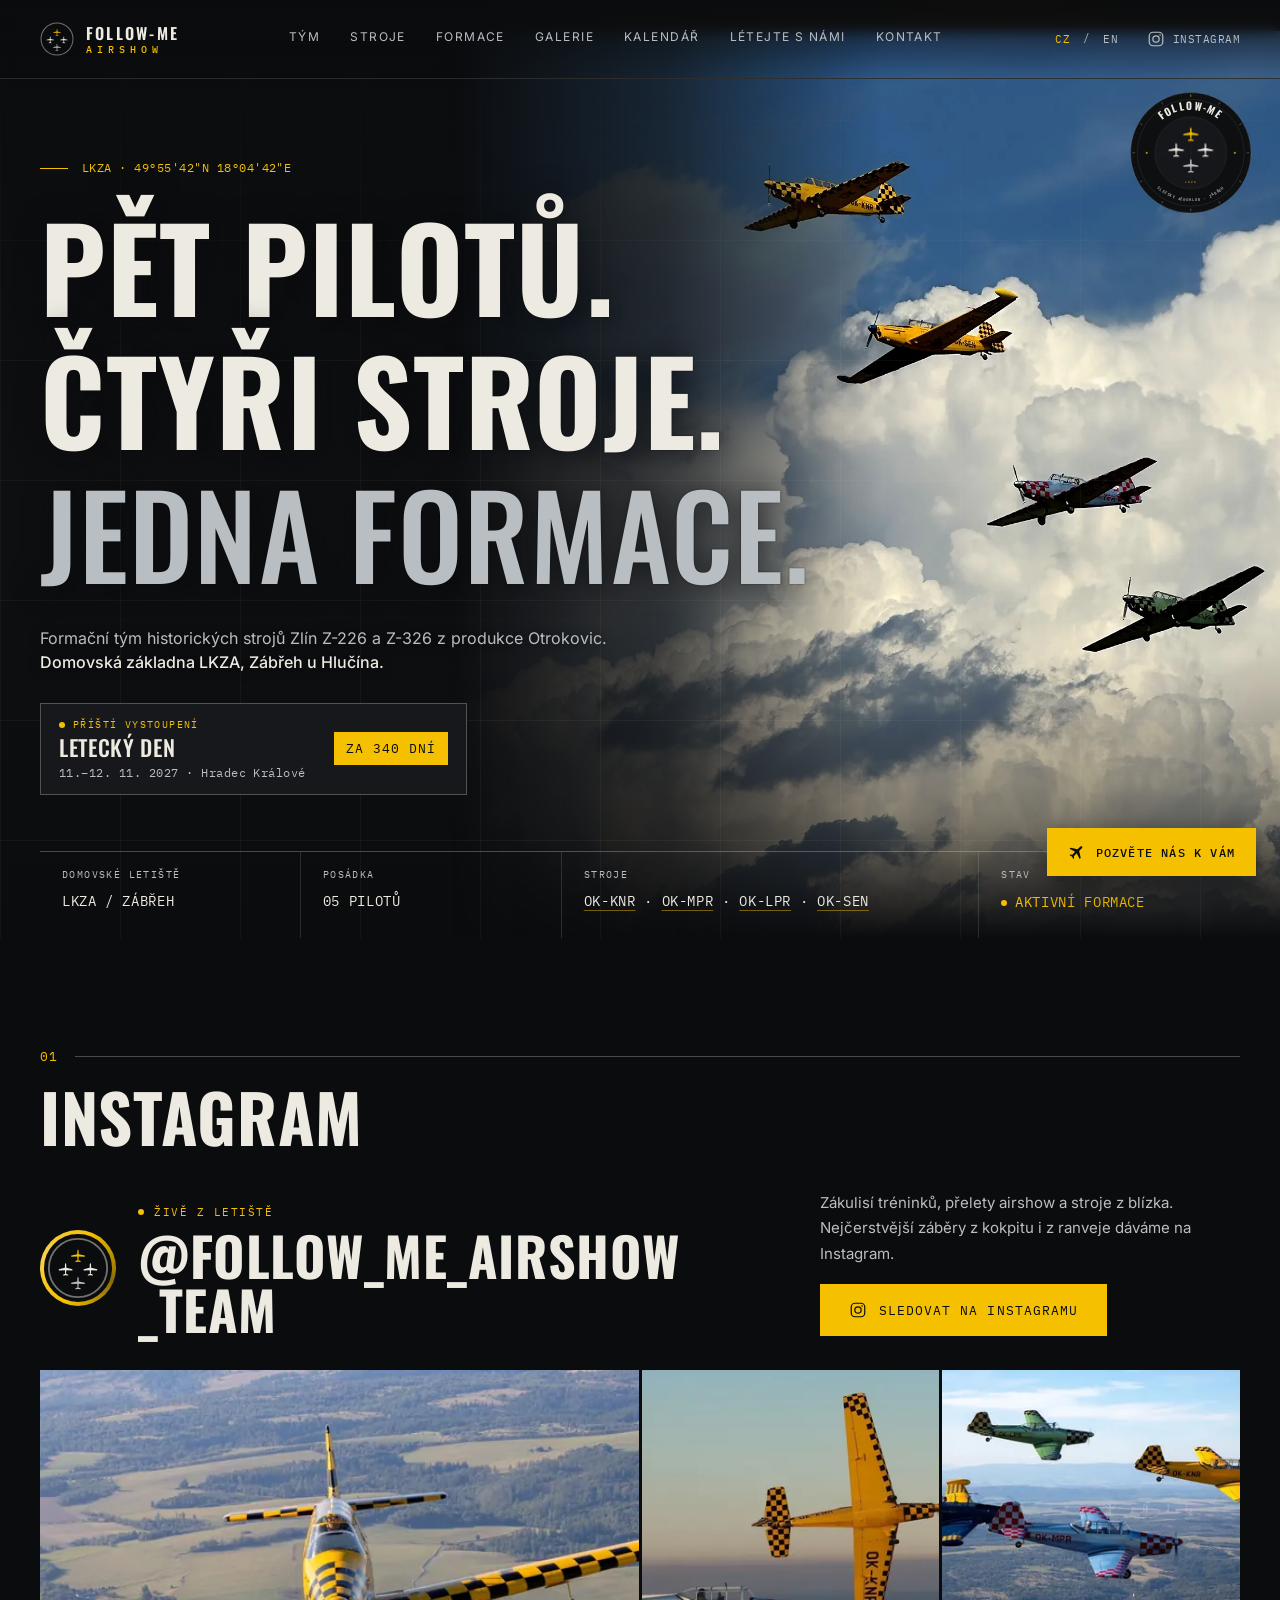
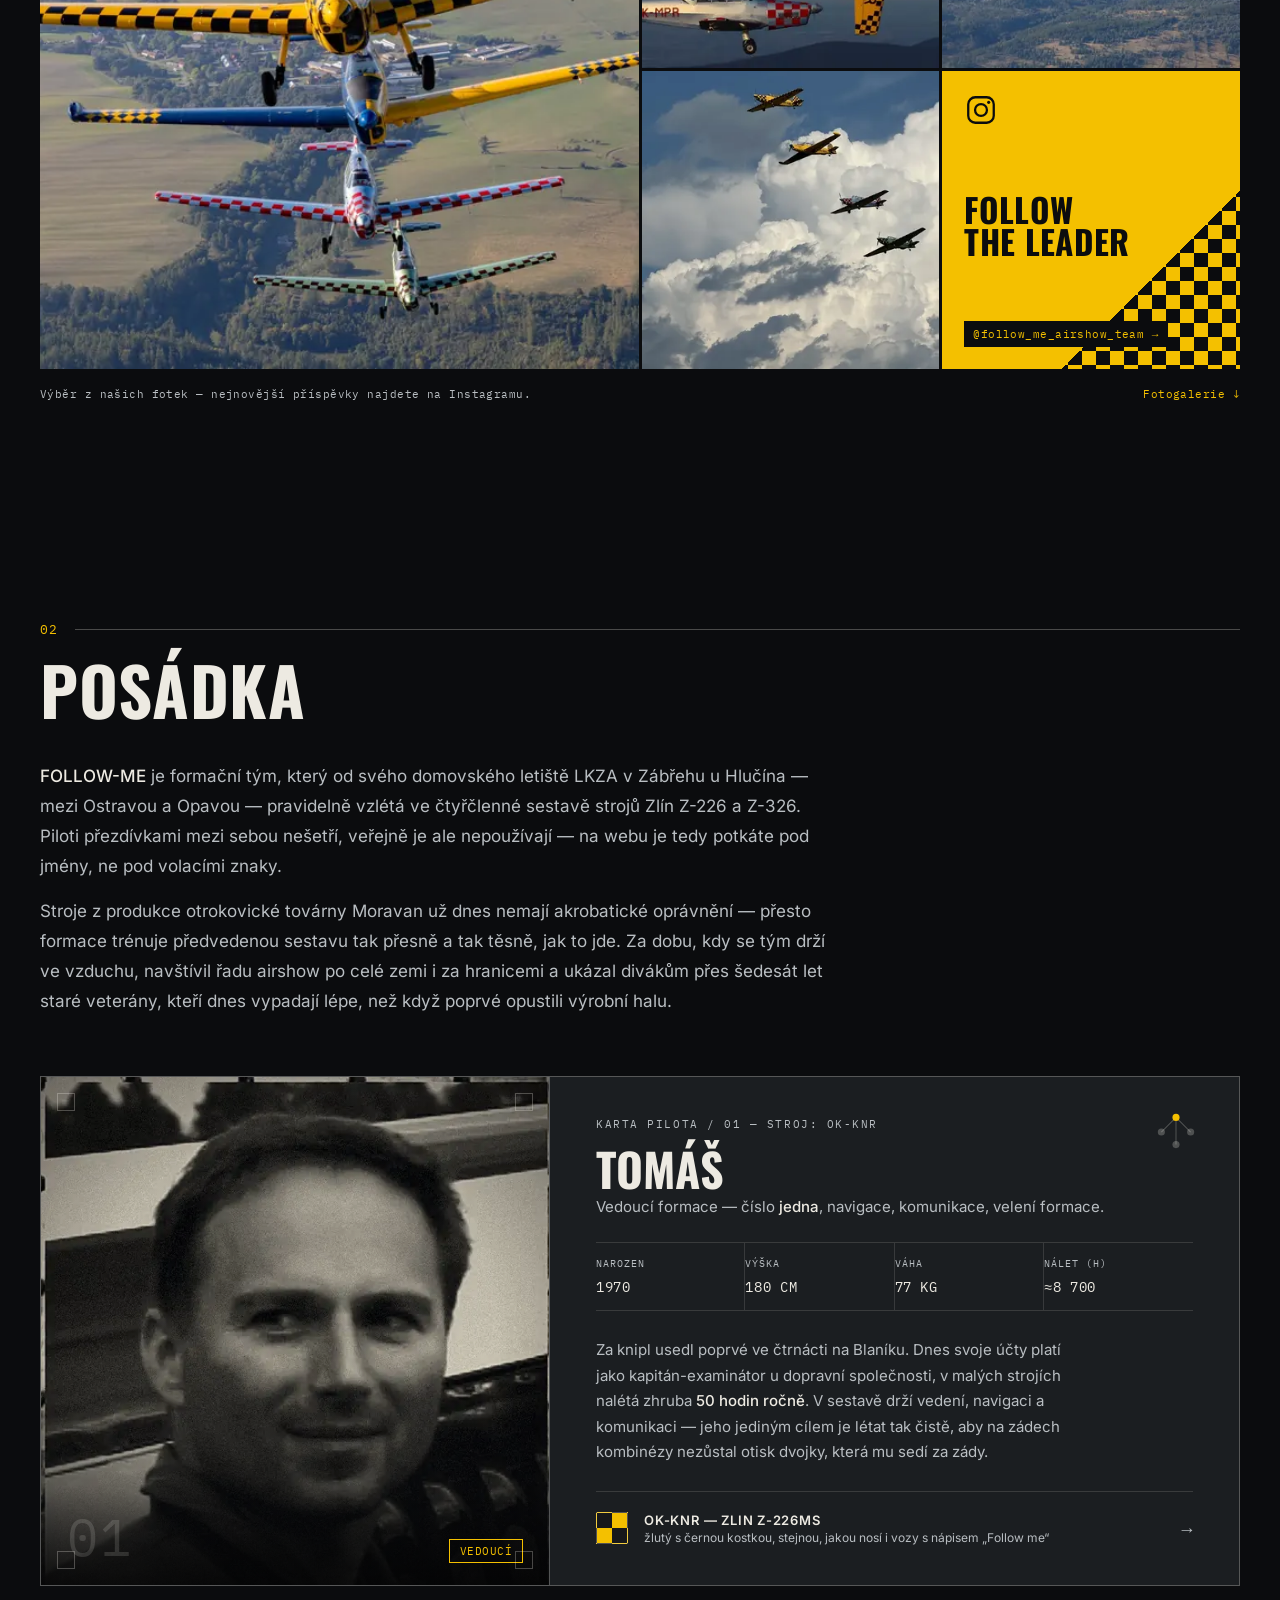
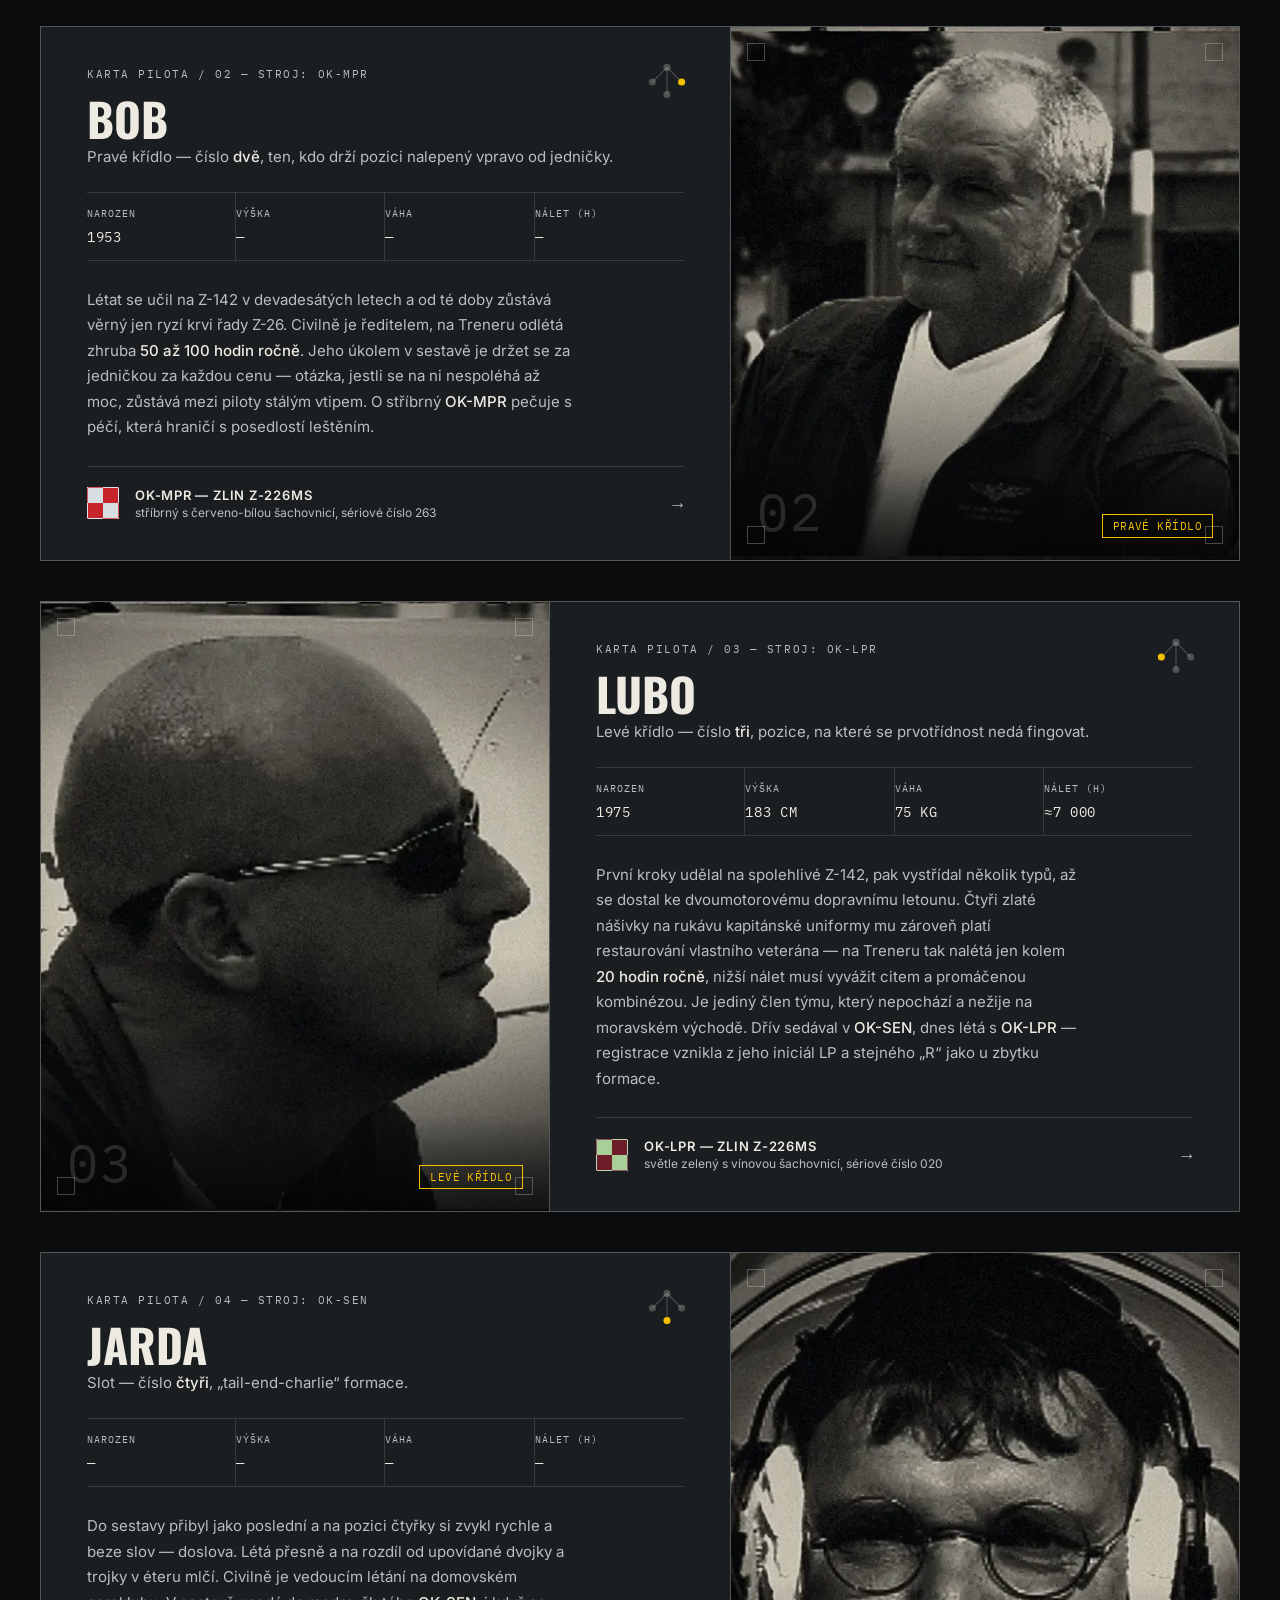
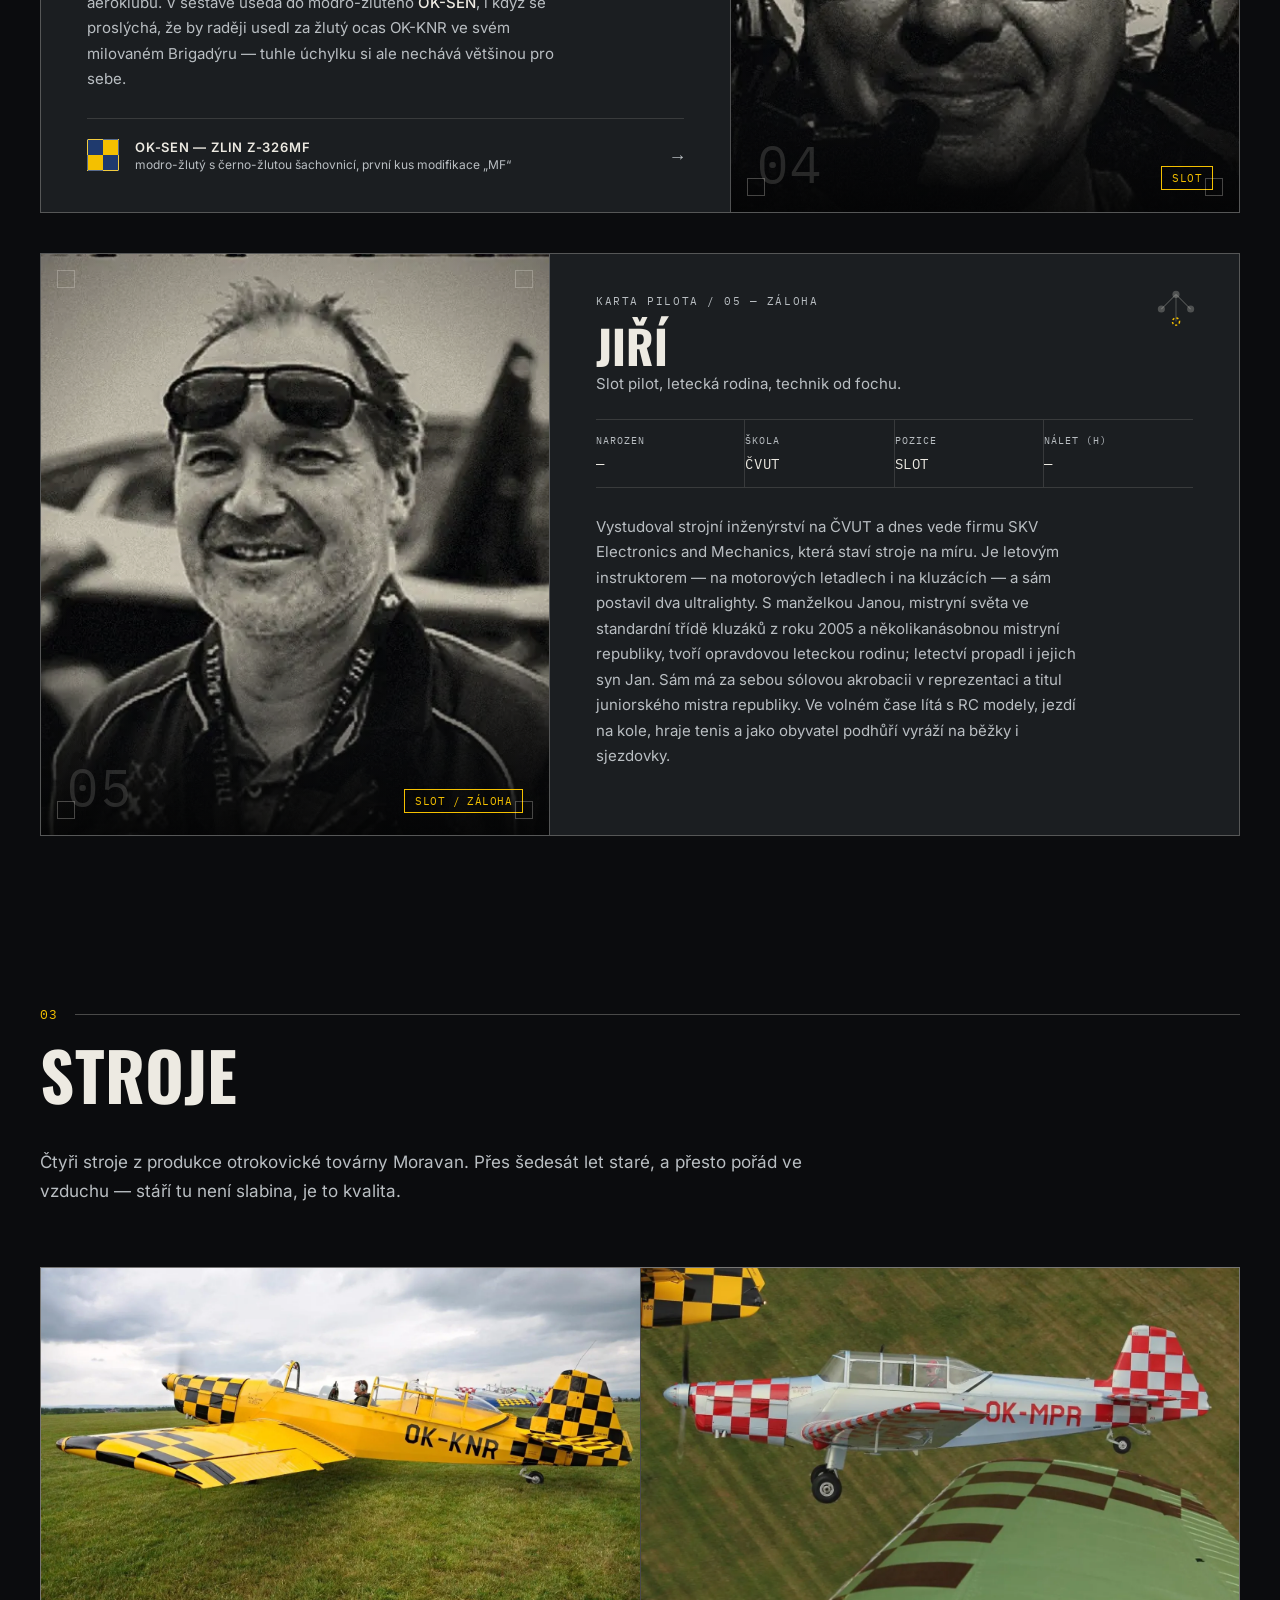
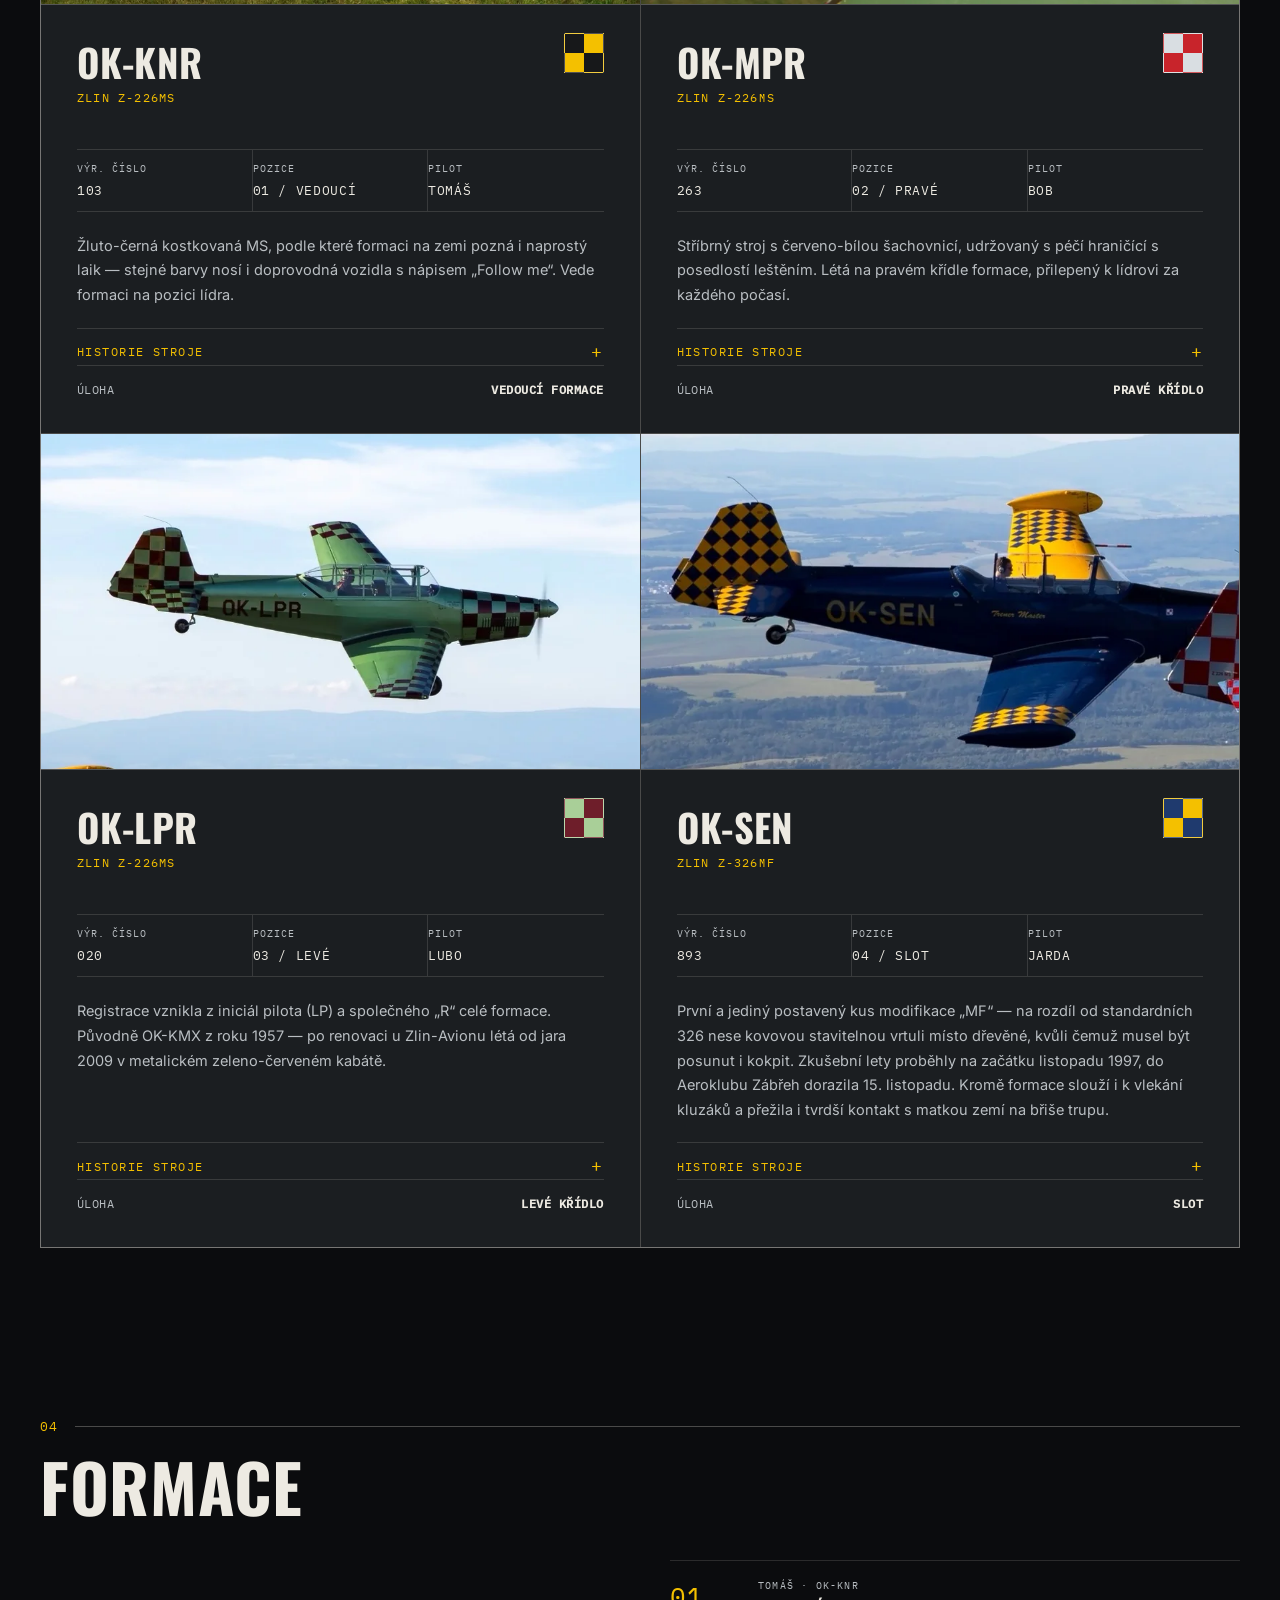
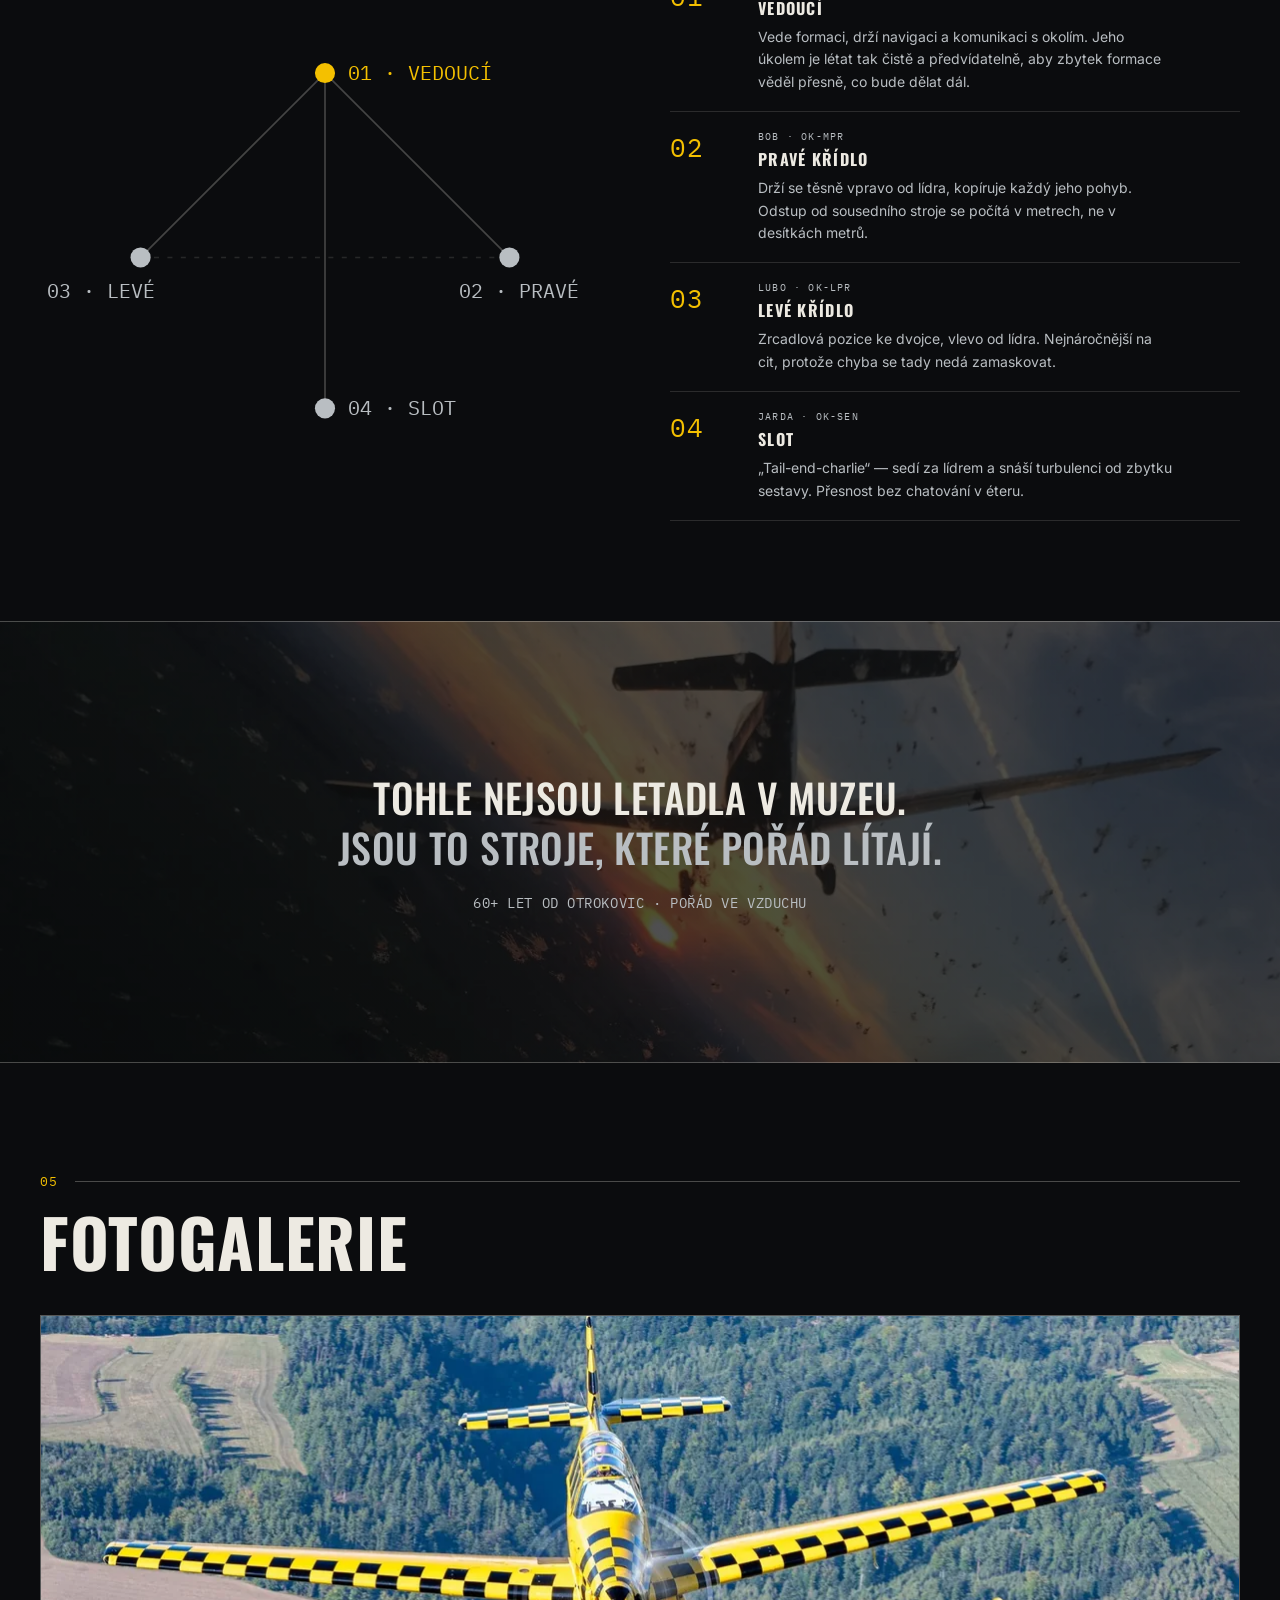
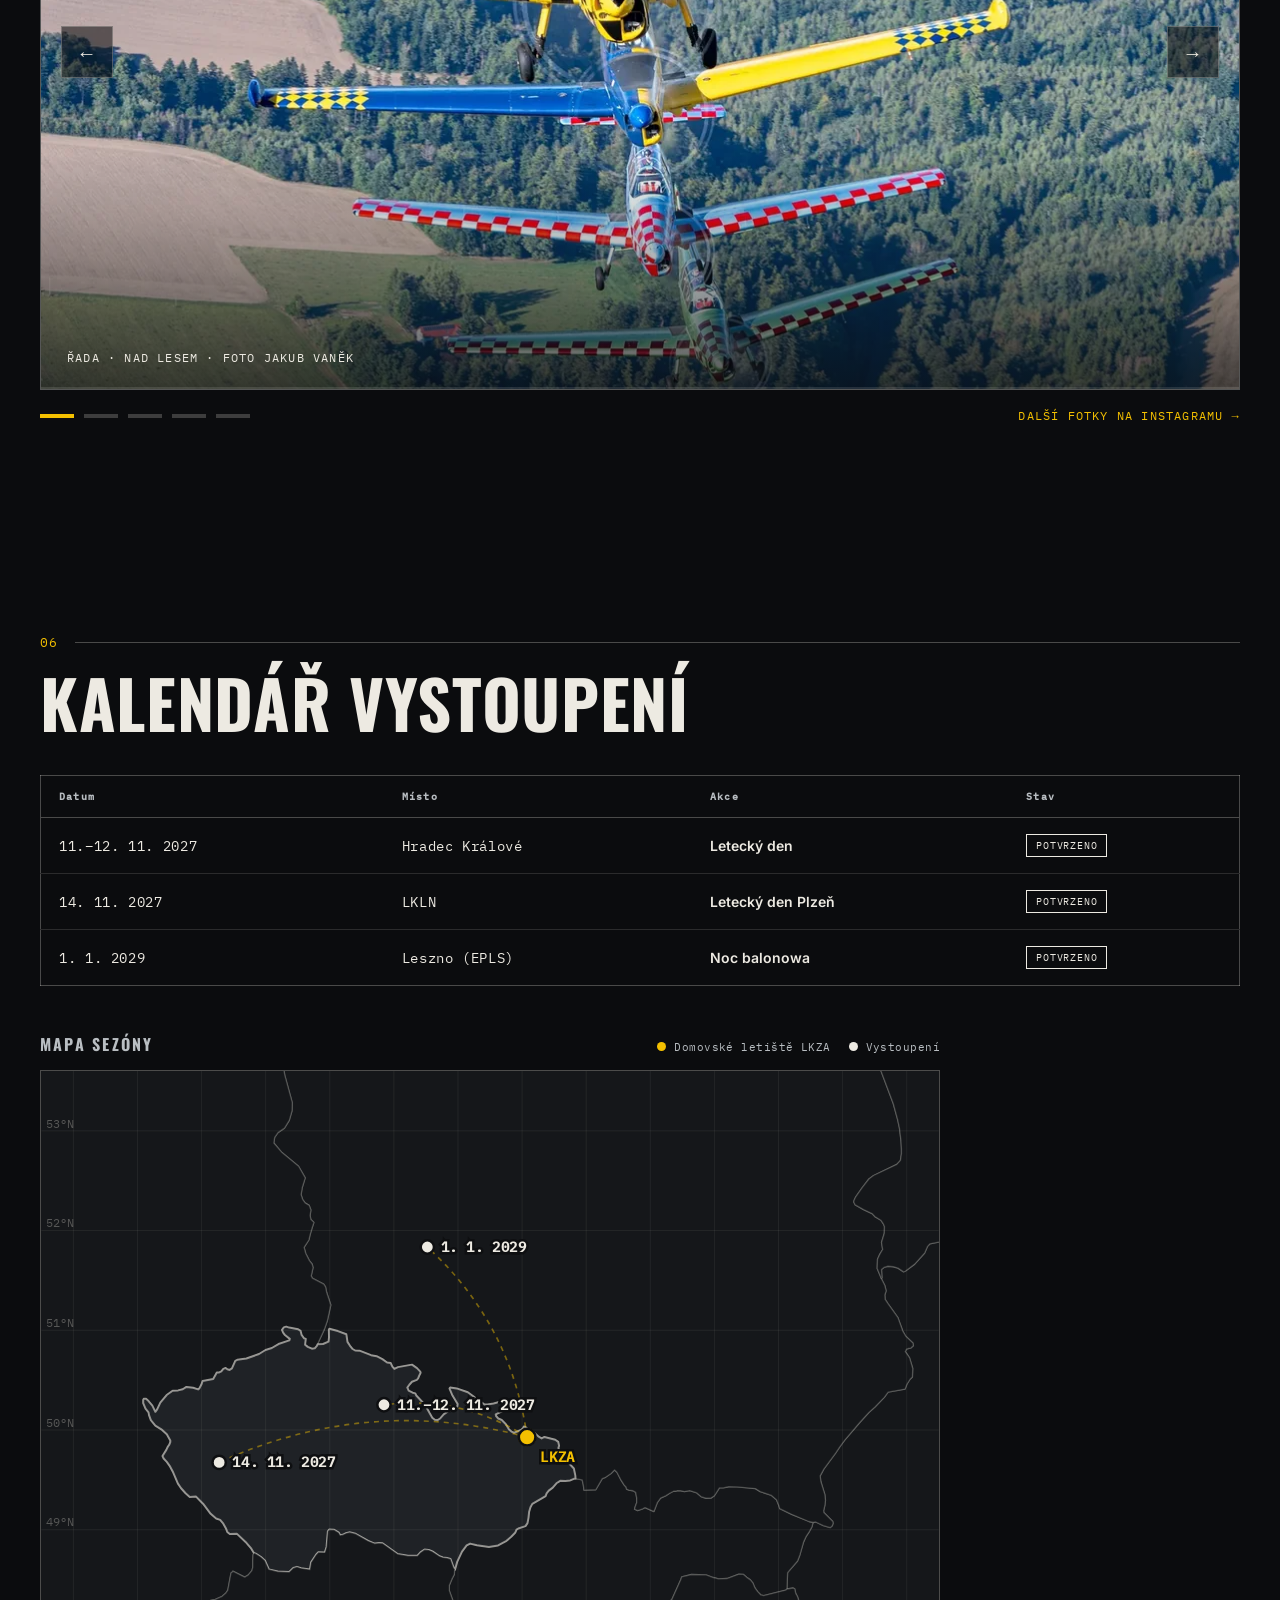
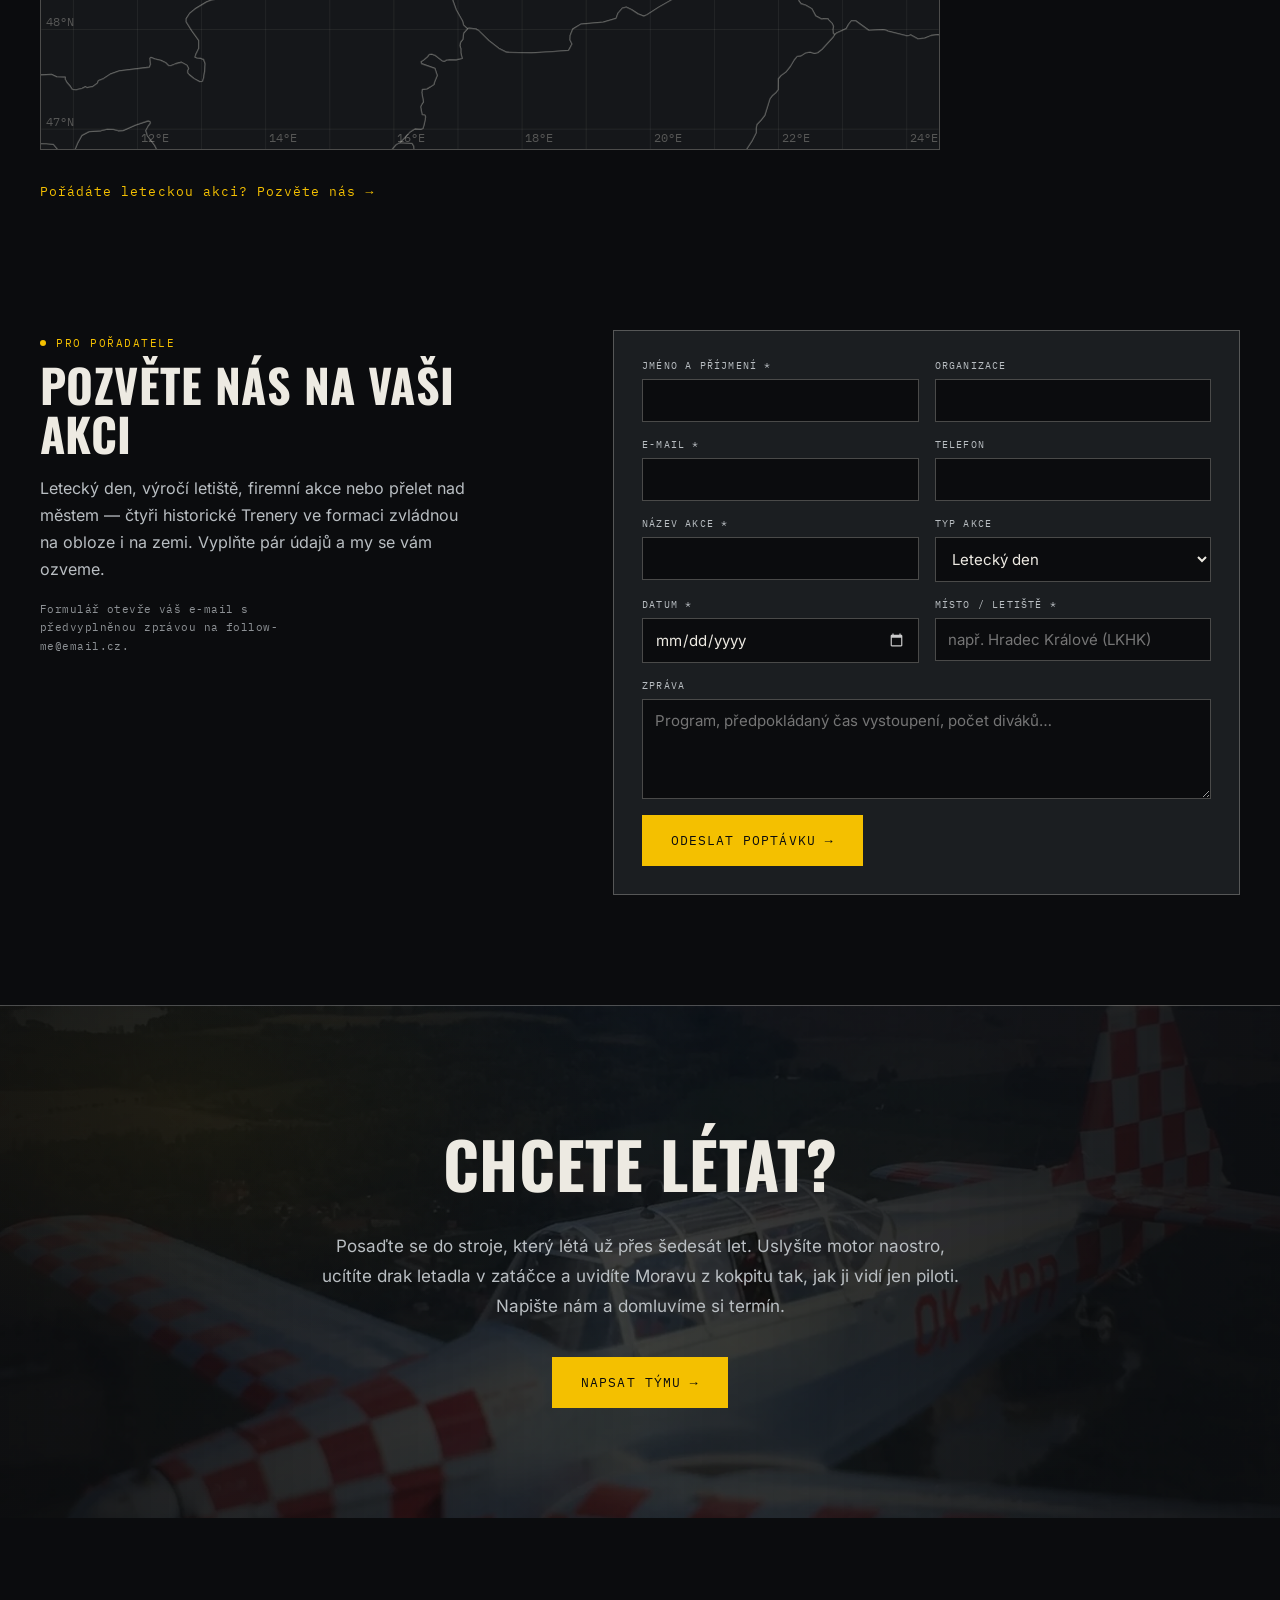
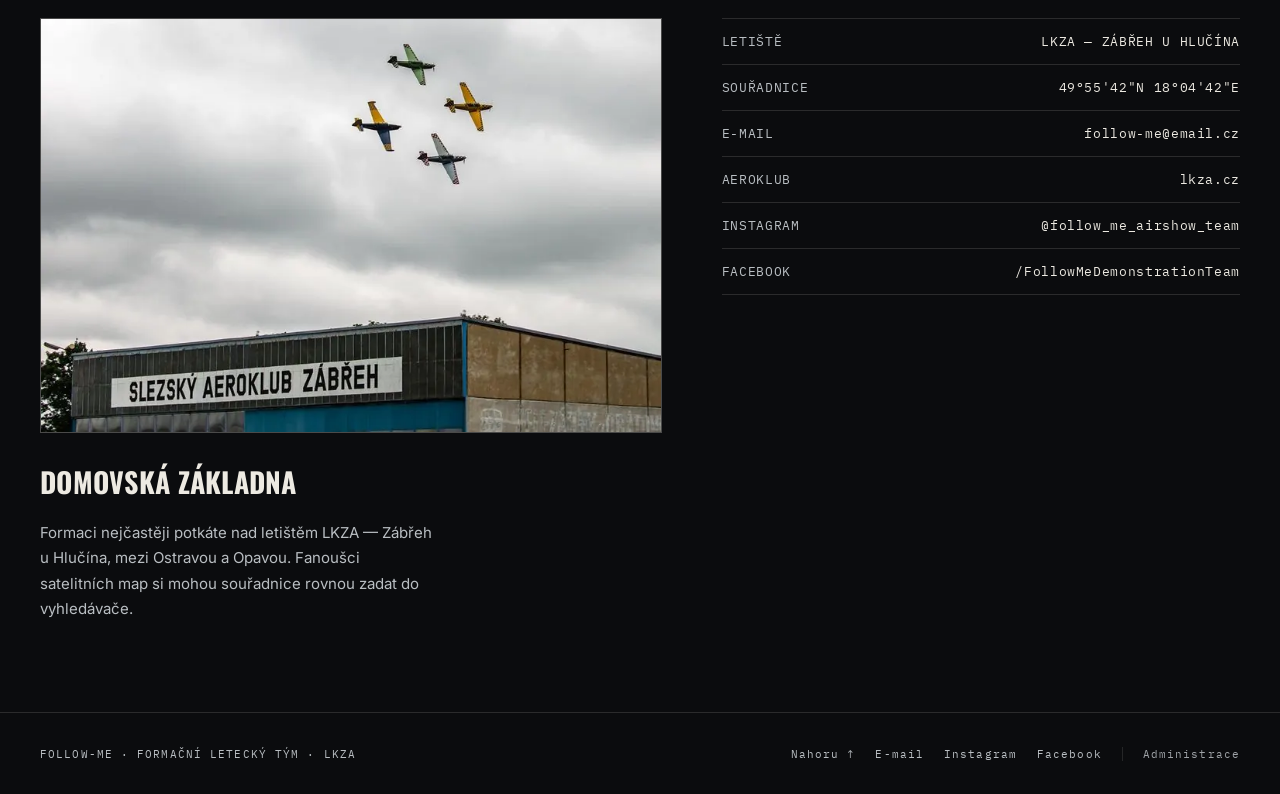
==== commit 10ba0cbd: "Karty OK-LPR a OK-SEN: ostré letecké fotky z boku s čitelnou registrací Co-Authored-By: Claude Opus " ====
--- a/index.html
+++ b/index.html
@@ -584,7 +584,7 @@
   </div>
 
   <div class="machine-card" id="ok-lpr">
-    <figure class="machine-photo"><img src="assets/images/machines/ok-lpr-2.webp" alt="Zlín Z-226MS OK-LPR na trávě s roztočenou vrtulí, světle zelený s vínovou šachovnicí" loading="lazy" style="object-position:50% 50%"></figure>
+    <figure class="machine-photo"><img src="assets/images/machines/ok-lpr-3.webp" alt="Zlín Z-226MS OK-LPR za letu z boku, světle zelený s vínovou šachovnicí, pilot v kokpitu" loading="lazy" style="object-position:50% 50%"></figure>
     <div class="machine-top">
       <div>
         <div class="machine-reg display">OK-LPR</div>
@@ -611,7 +611,7 @@
   </div>
 
   <div class="machine-card" id="ok-sen">
-    <figure class="machine-photo"><img src="assets/images/machines/ok-sen-2.webp" alt="Zlín Z-326MF OK-SEN za letu shora, modro-žluté křídlo se šachovnicí, pilot v kokpitu" loading="lazy" style="object-position:50% 50%"></figure>
+    <figure class="machine-photo"><img src="assets/images/machines/ok-sen-3.webp" alt="Zlín Z-326MF OK-SEN za letu z boku, tmavě modrý se žlutou šachovnicí, nad krajinou" loading="lazy" style="object-position:40% 50%"></figure>
     <div class="machine-top">
       <div>
         <div class="machine-reg display">OK-SEN</div>
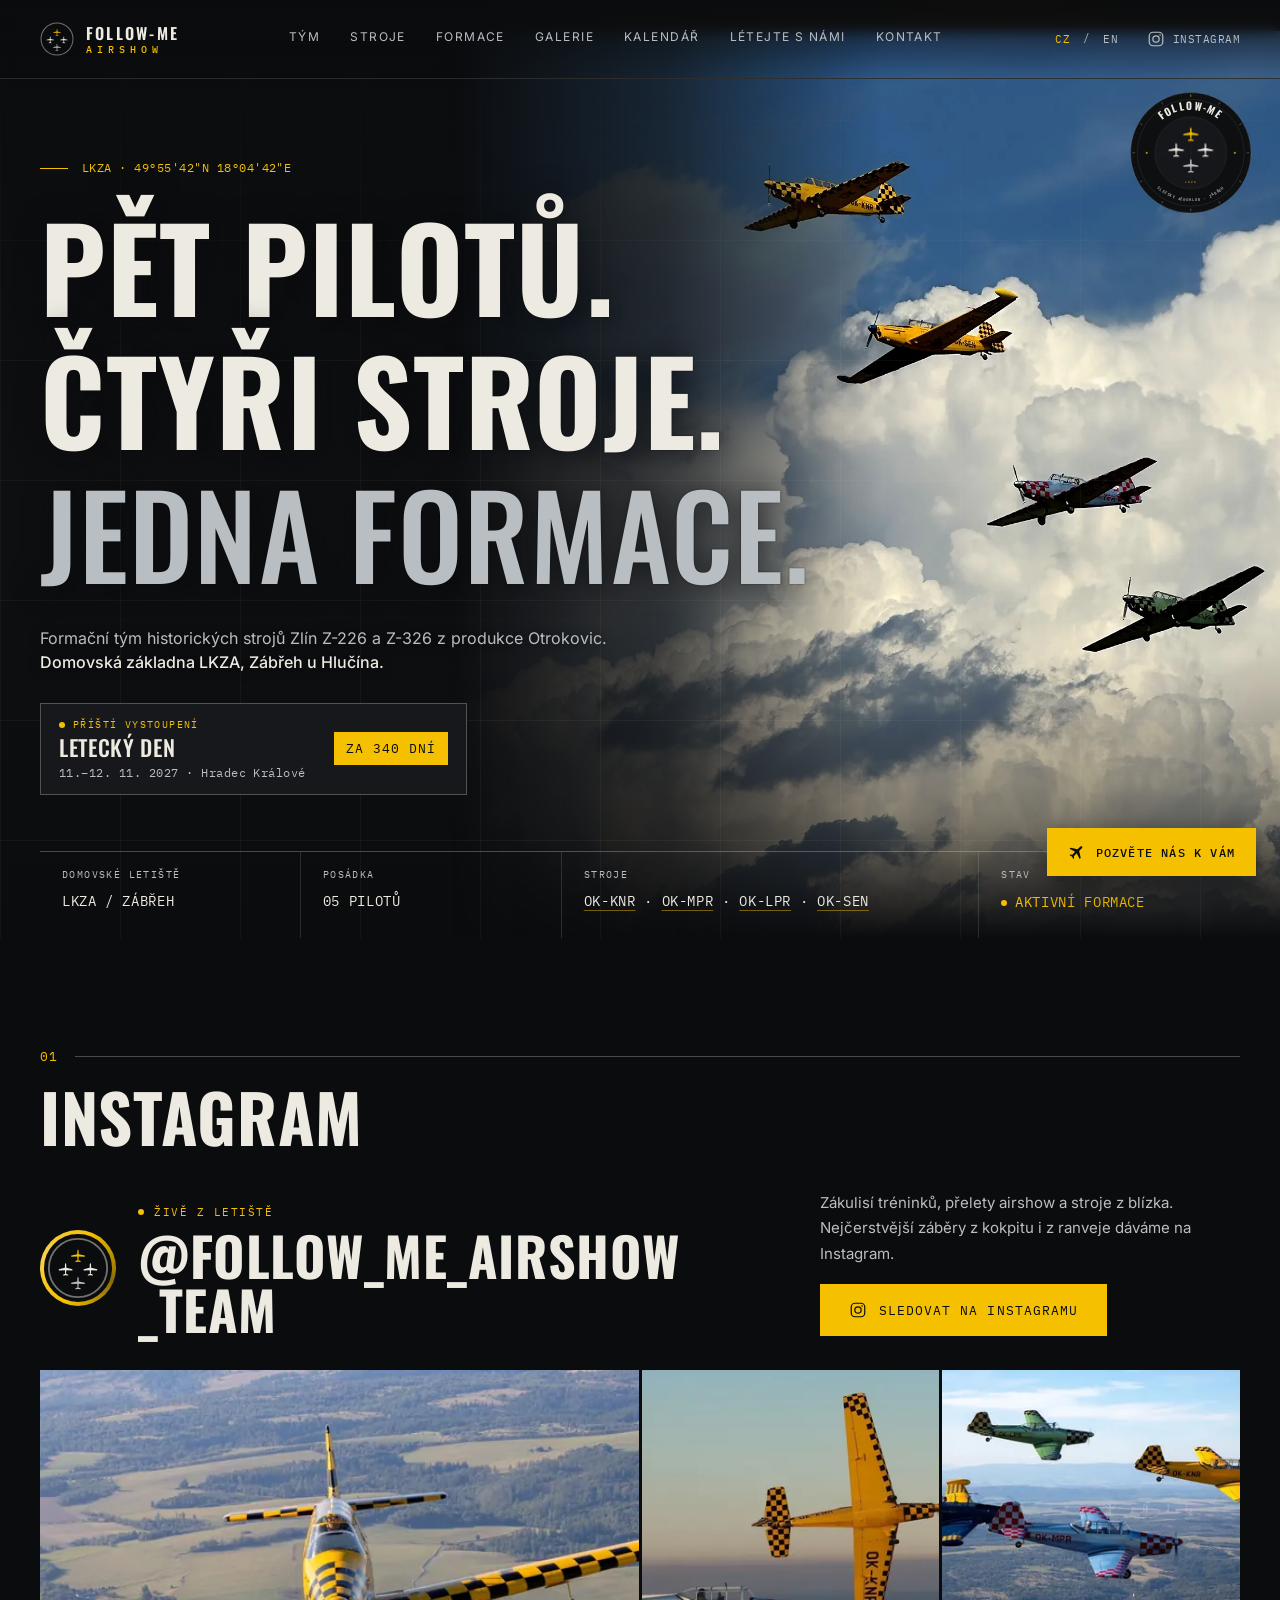
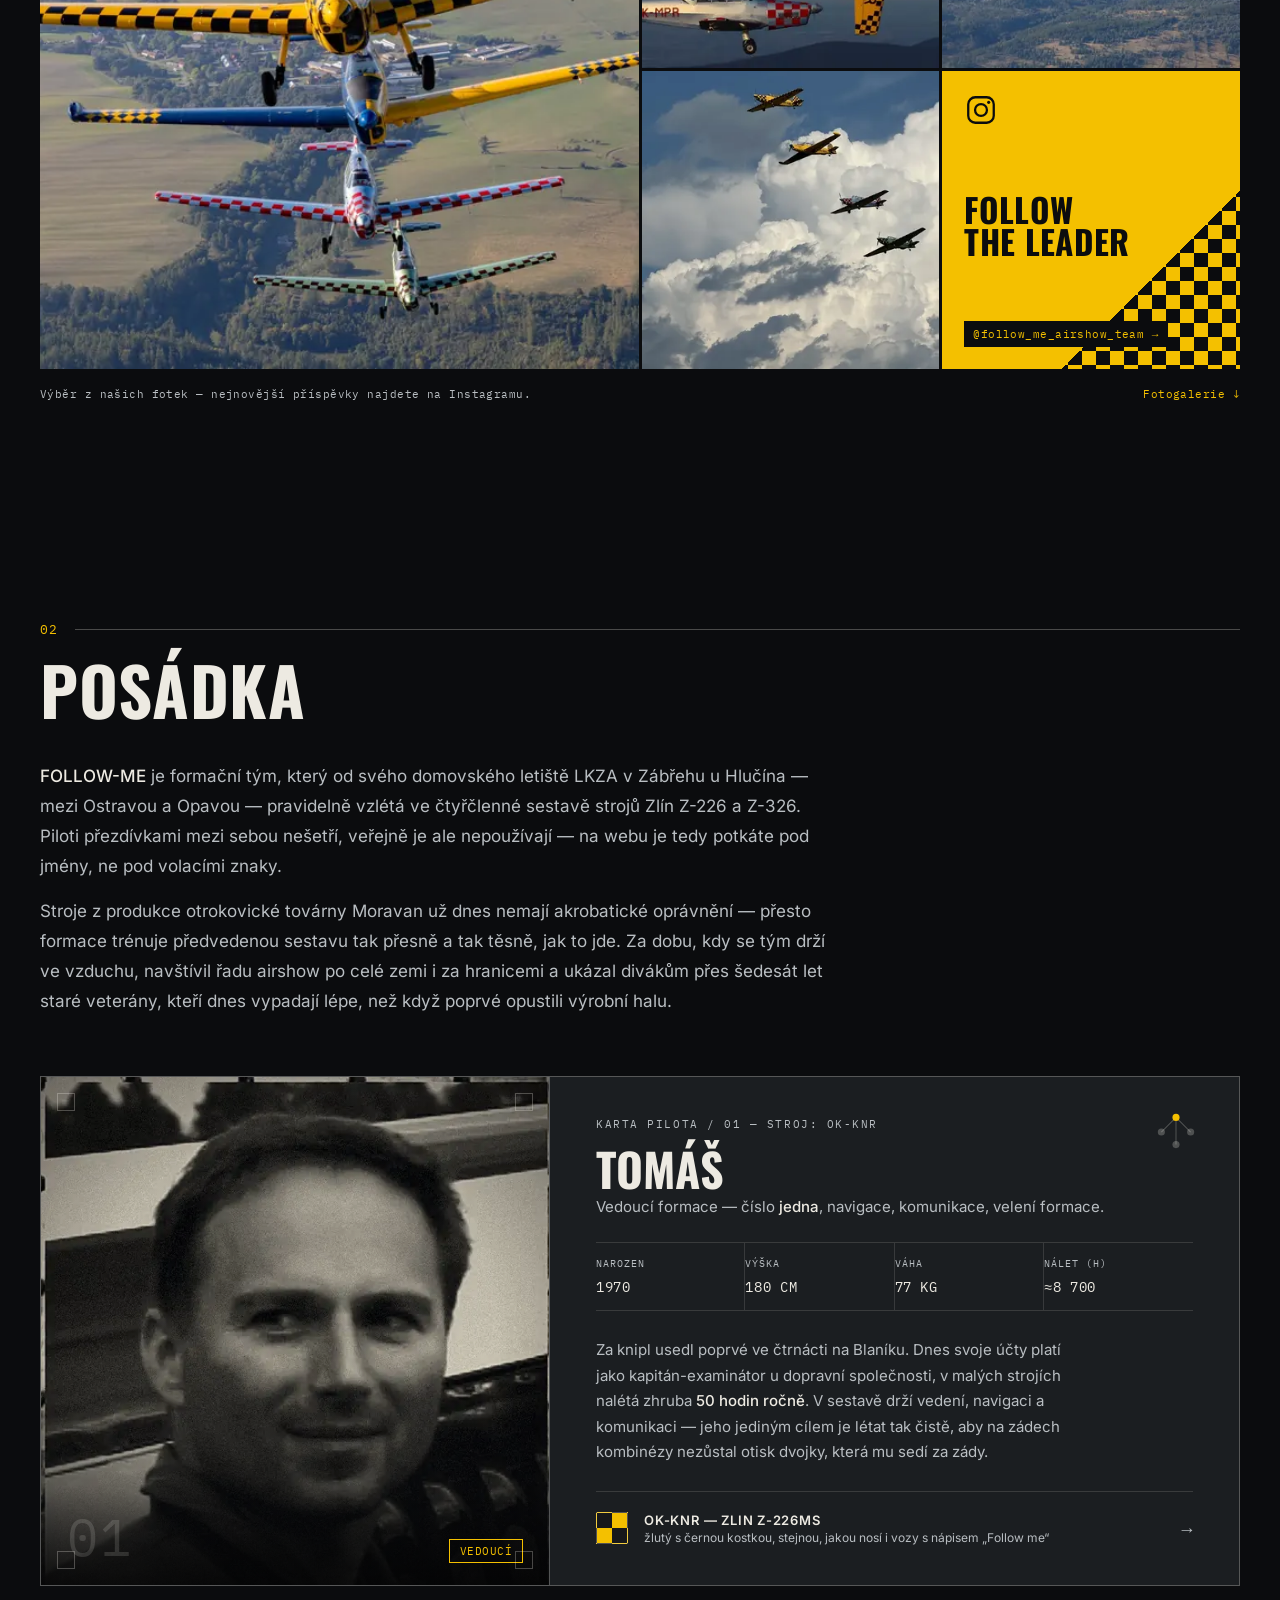
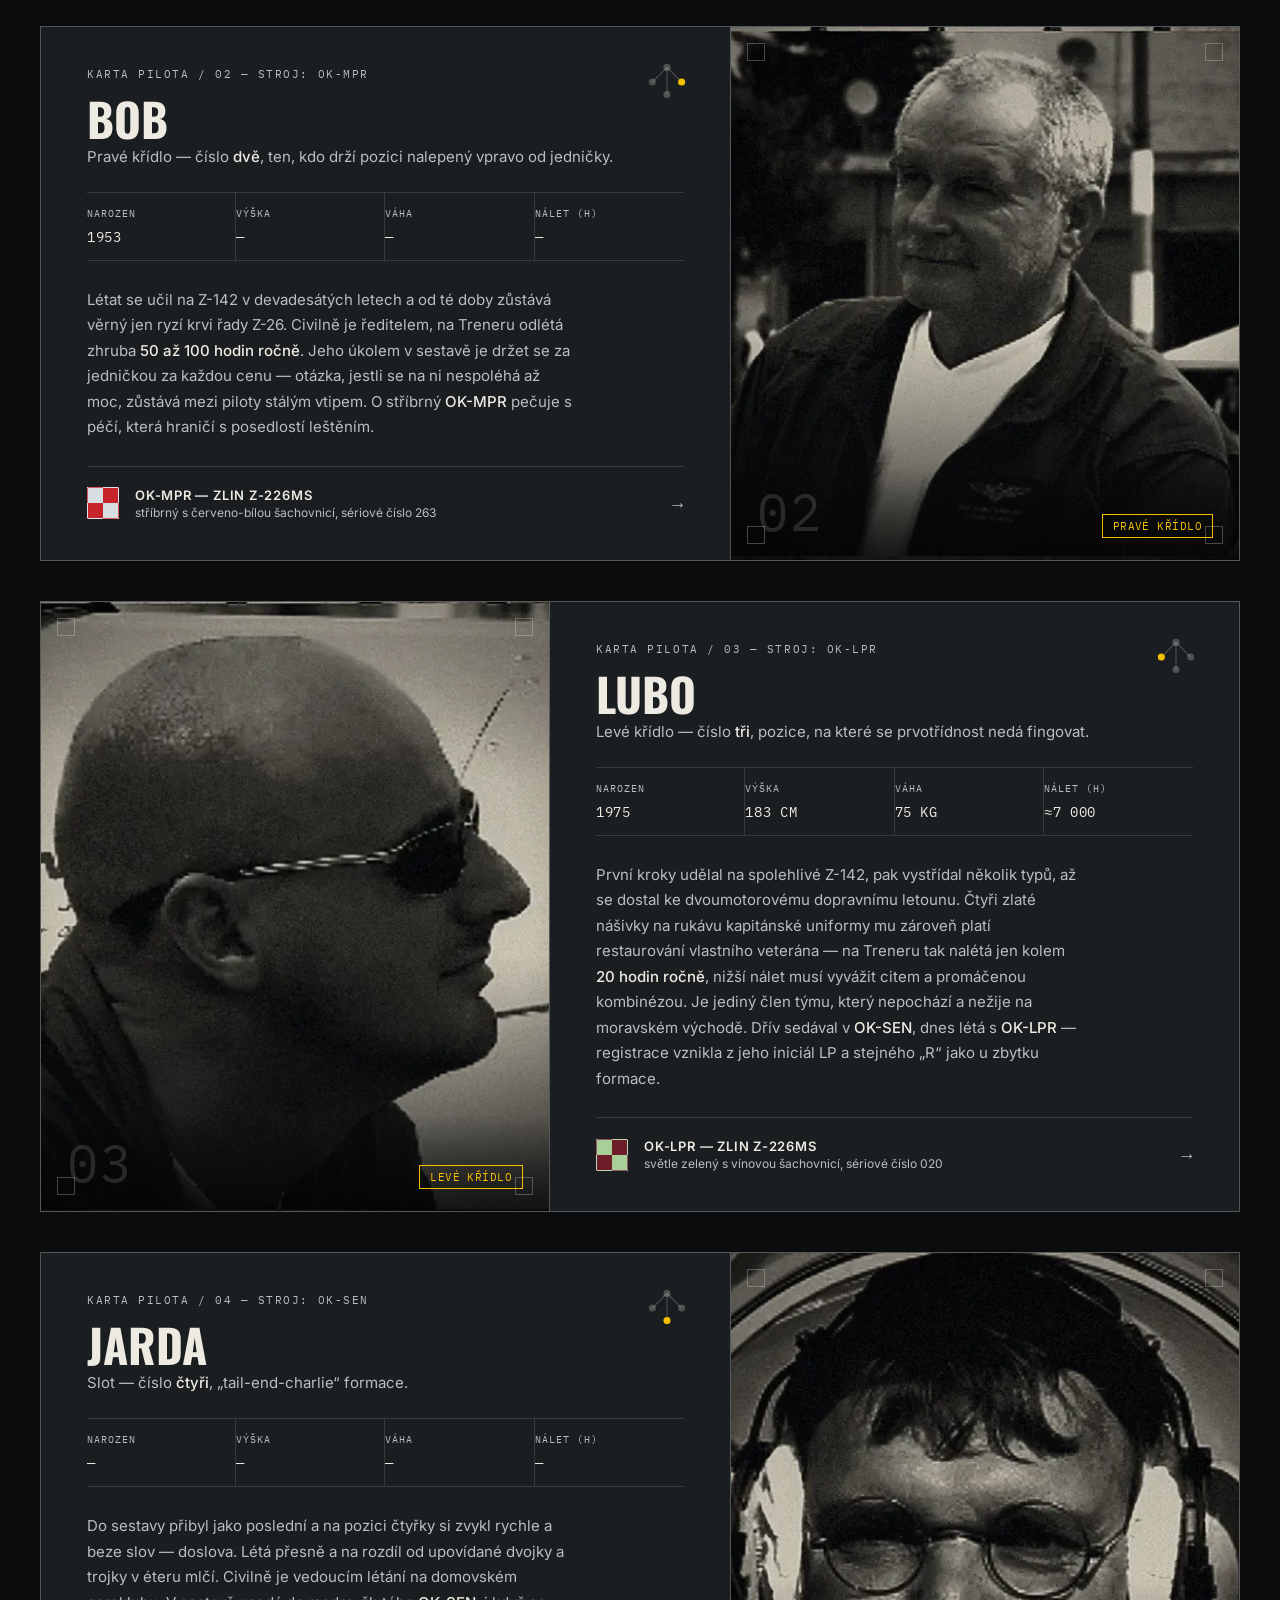
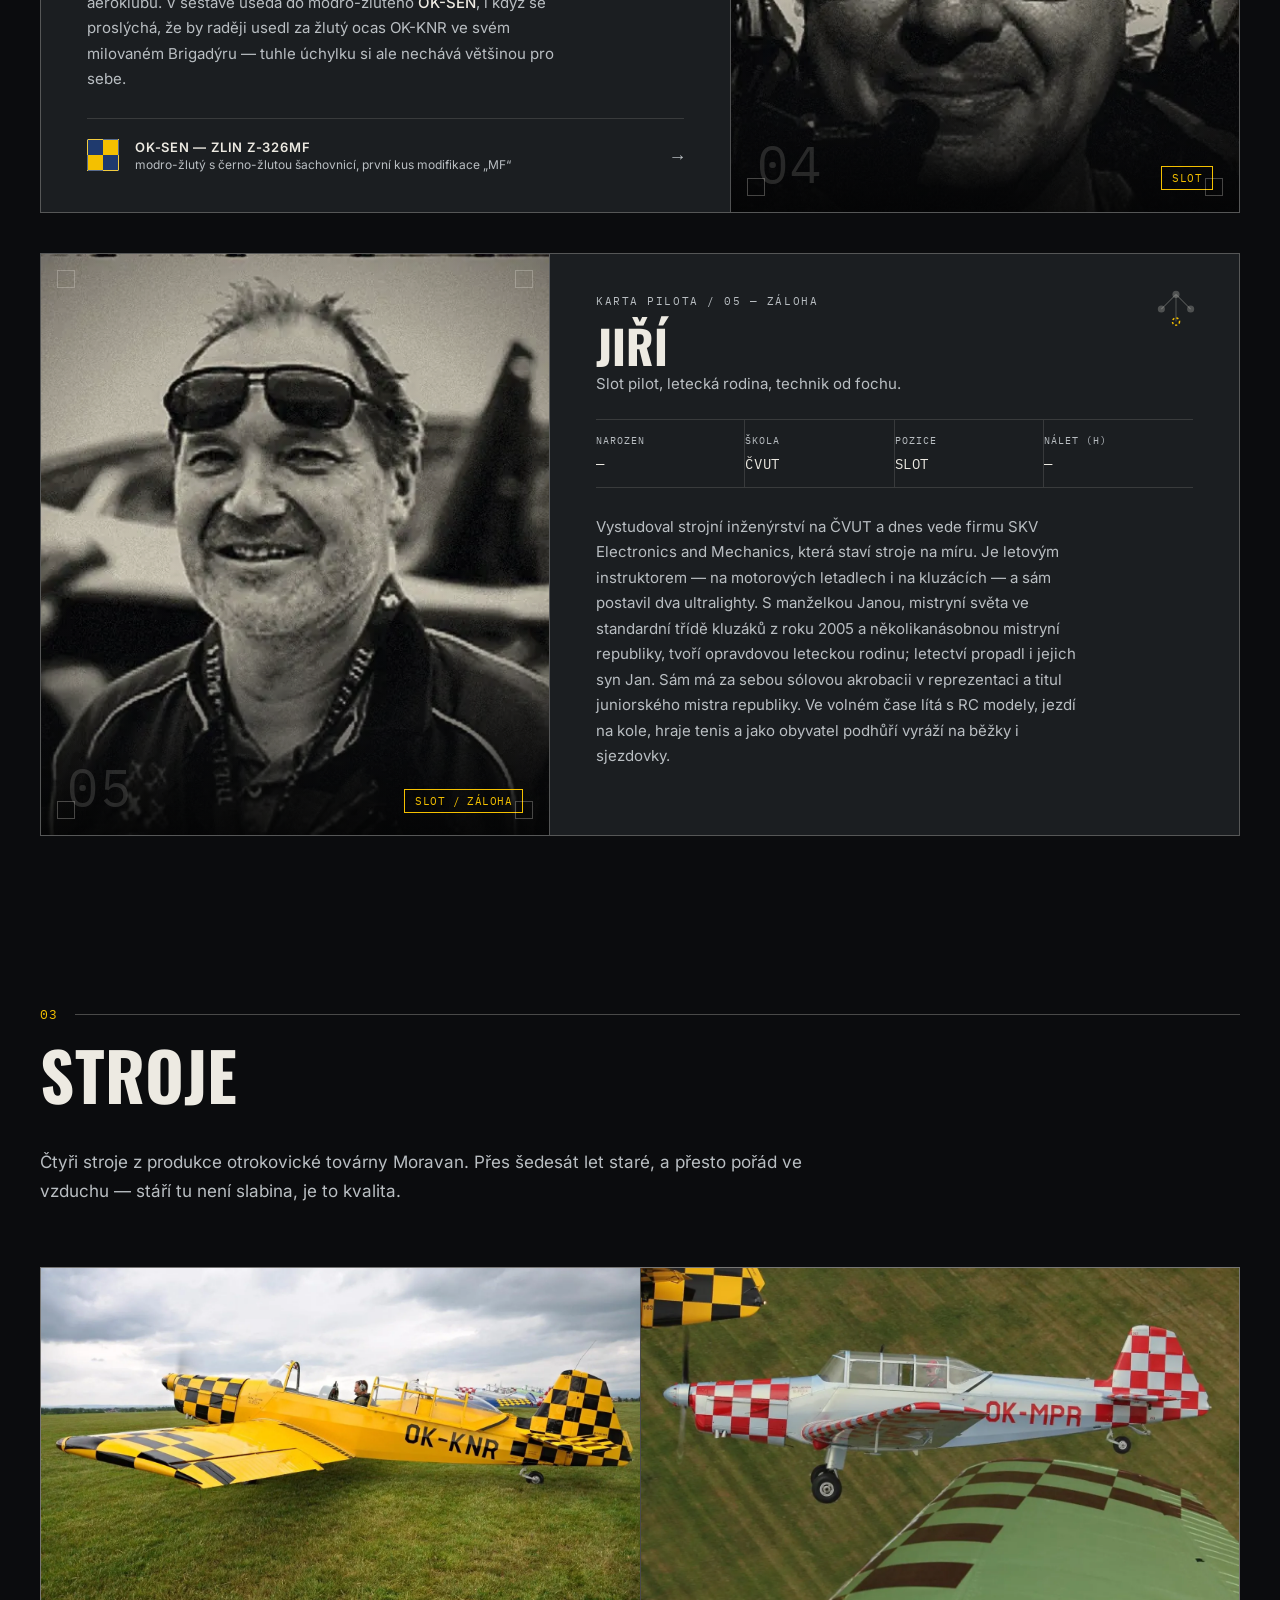
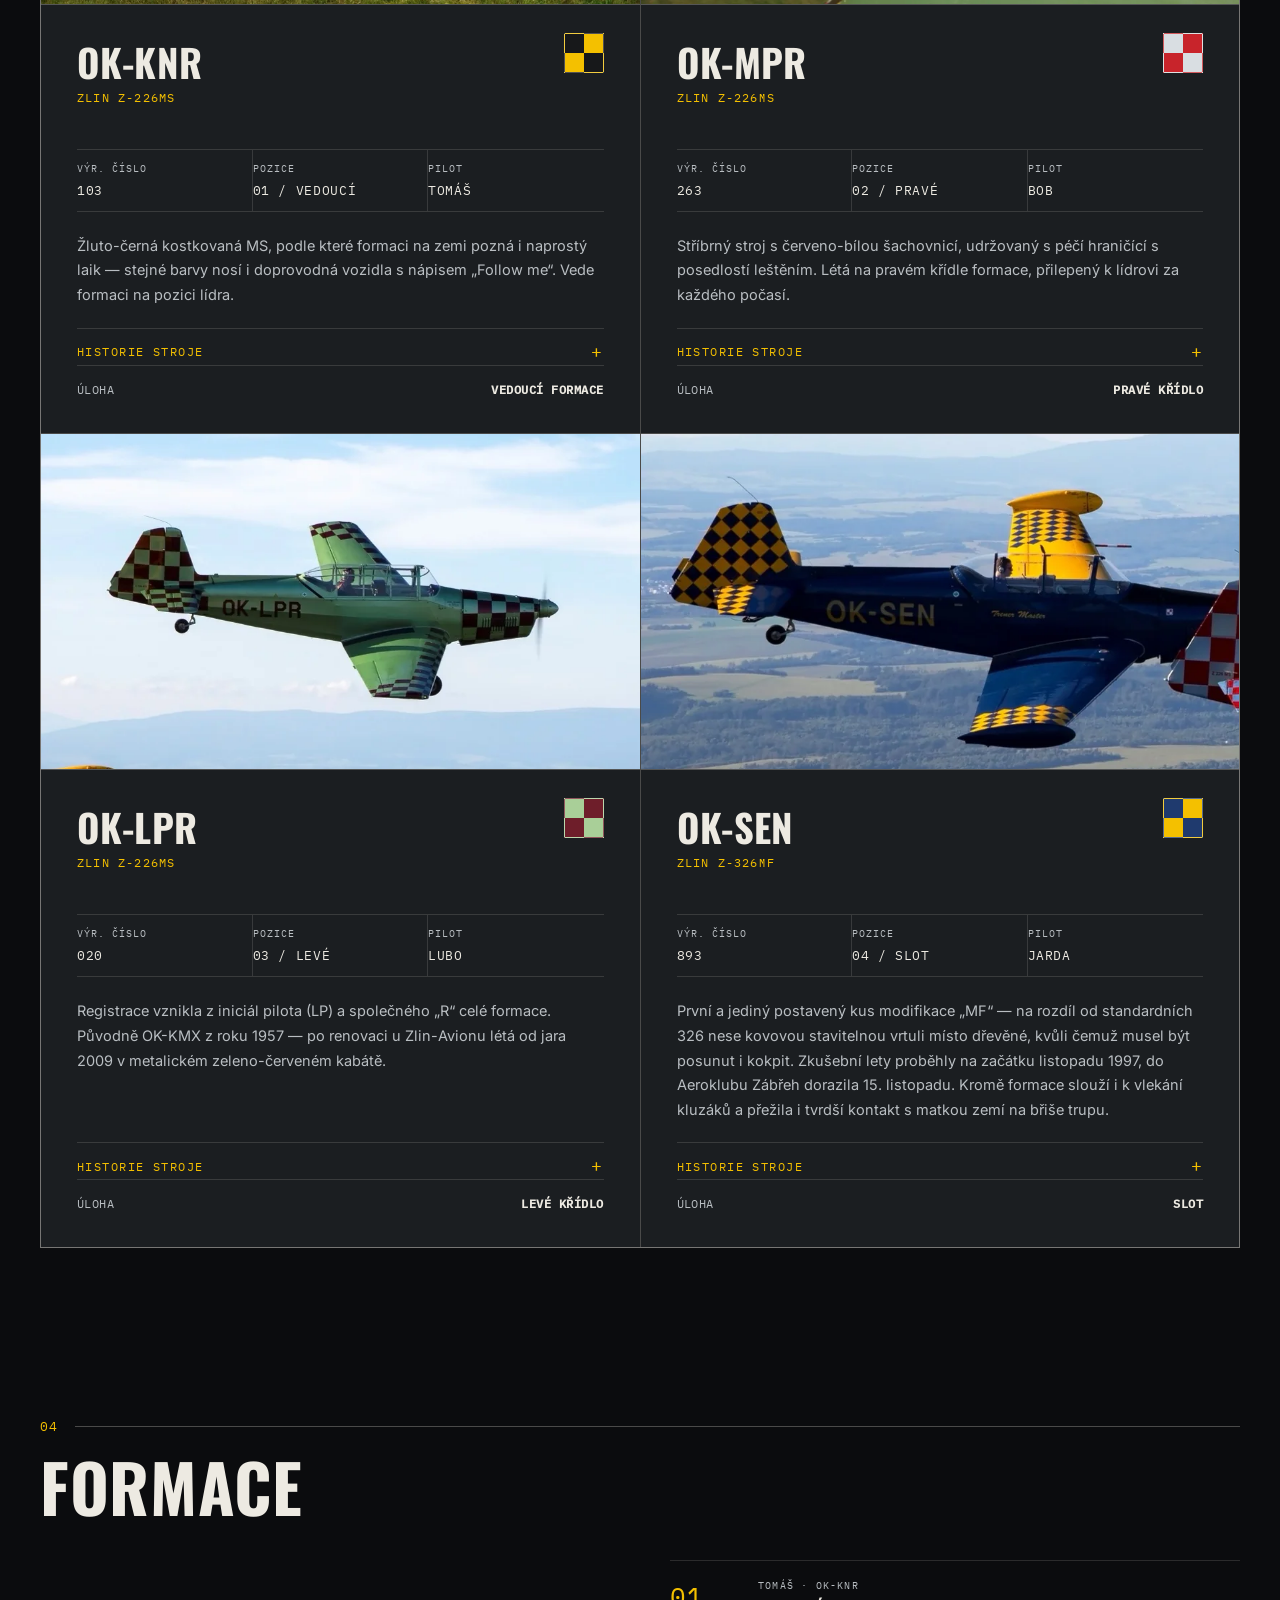
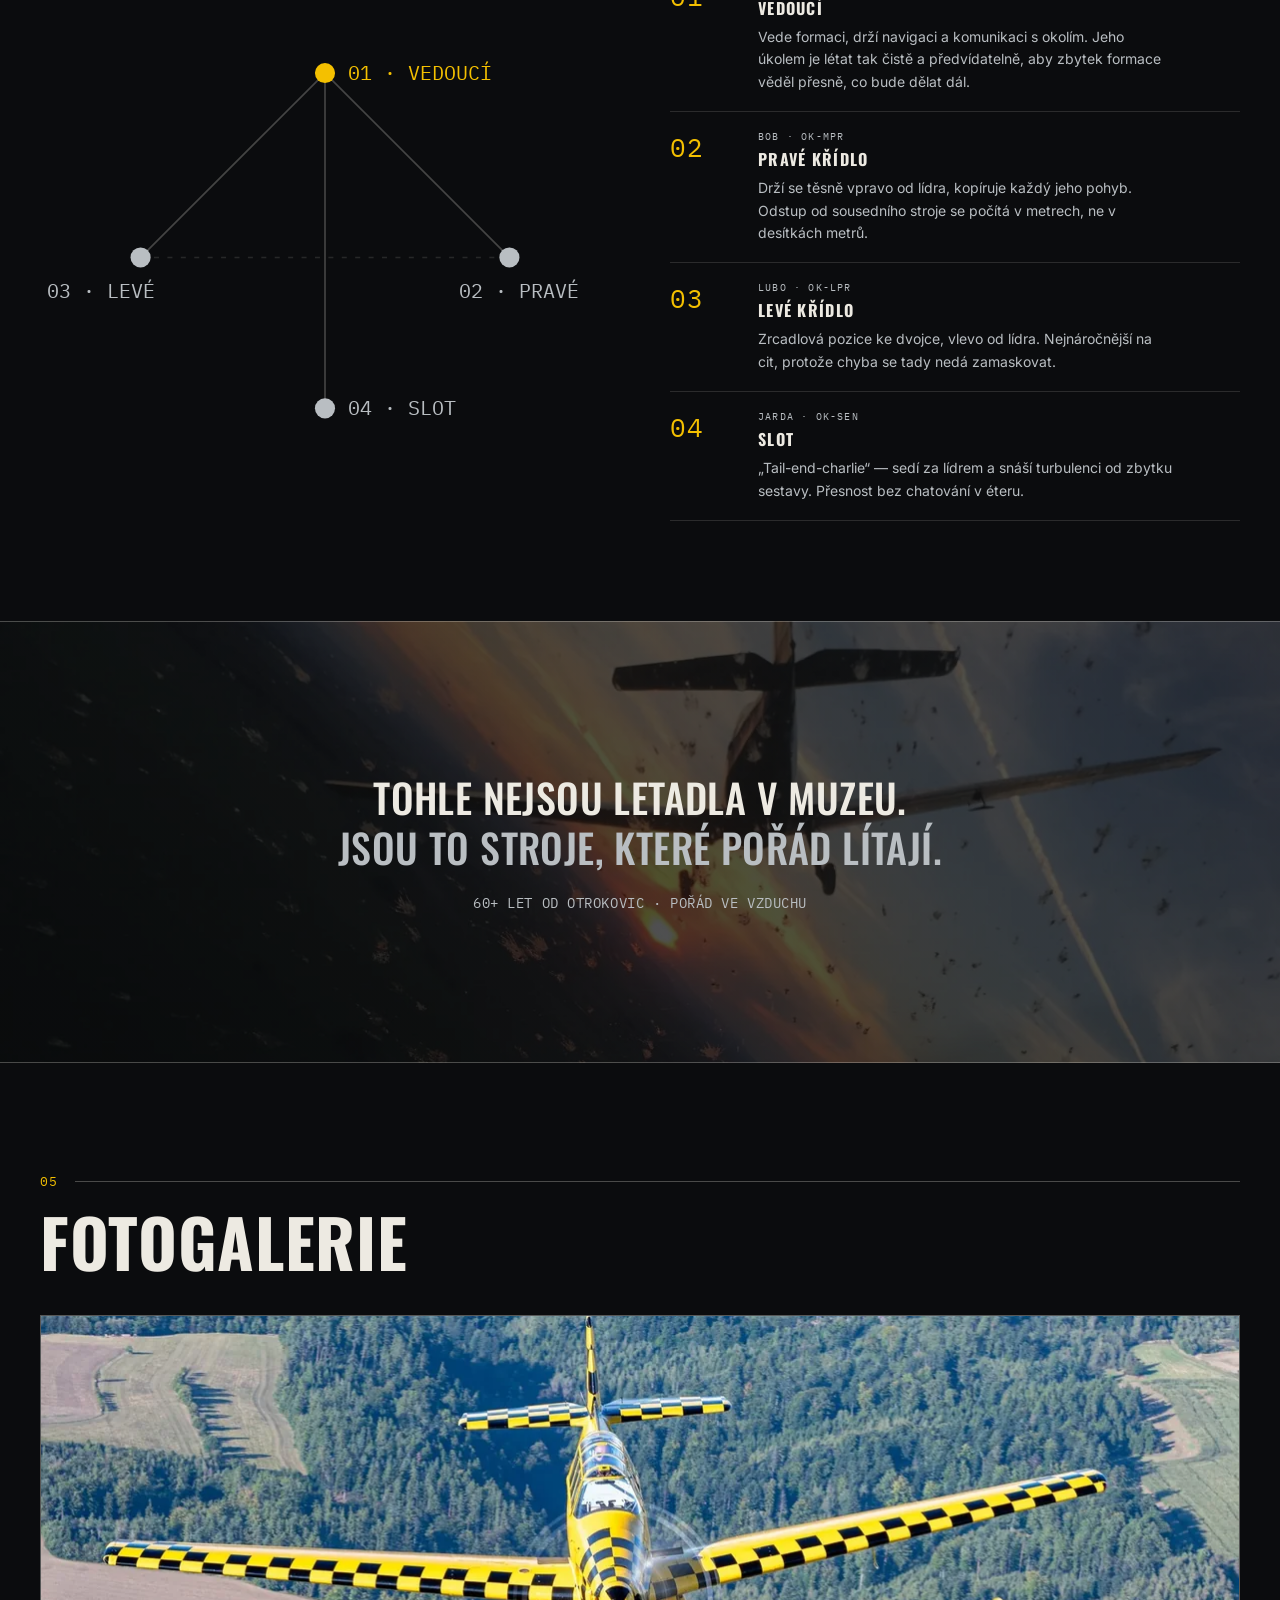
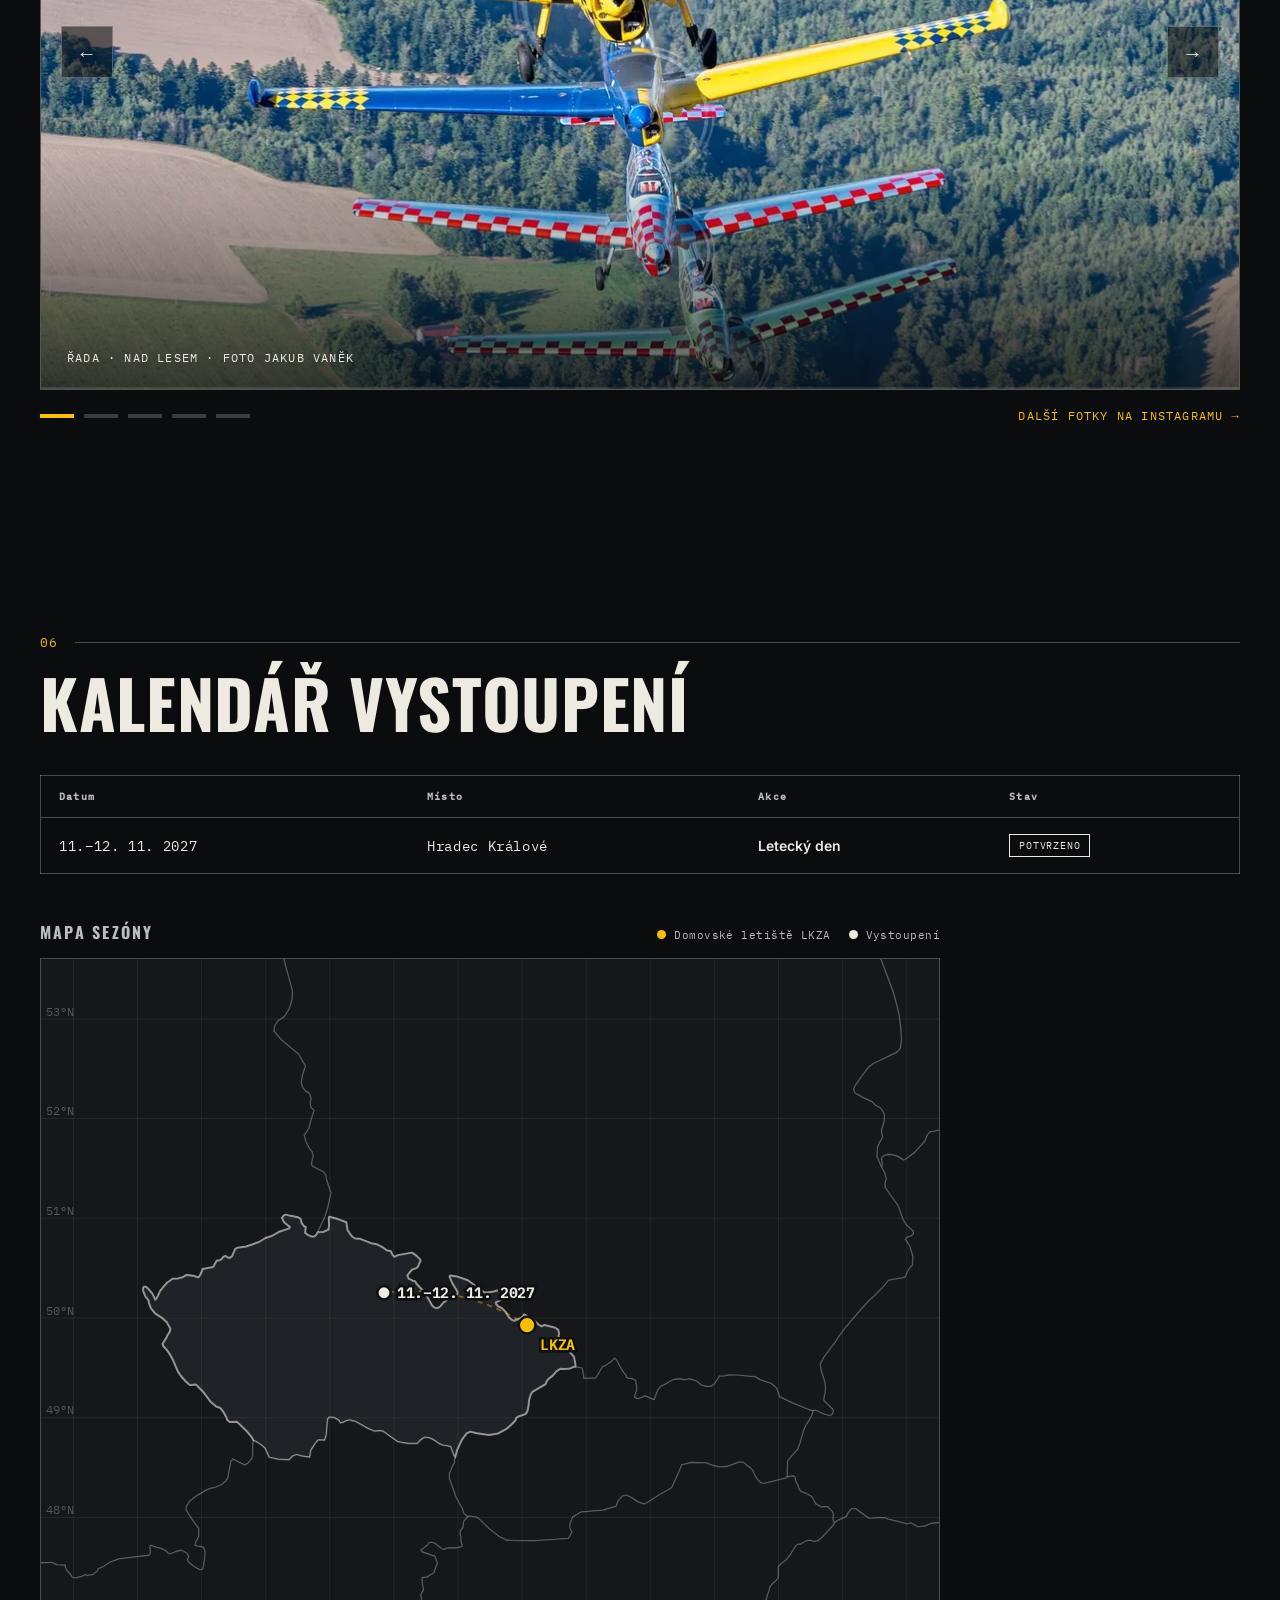
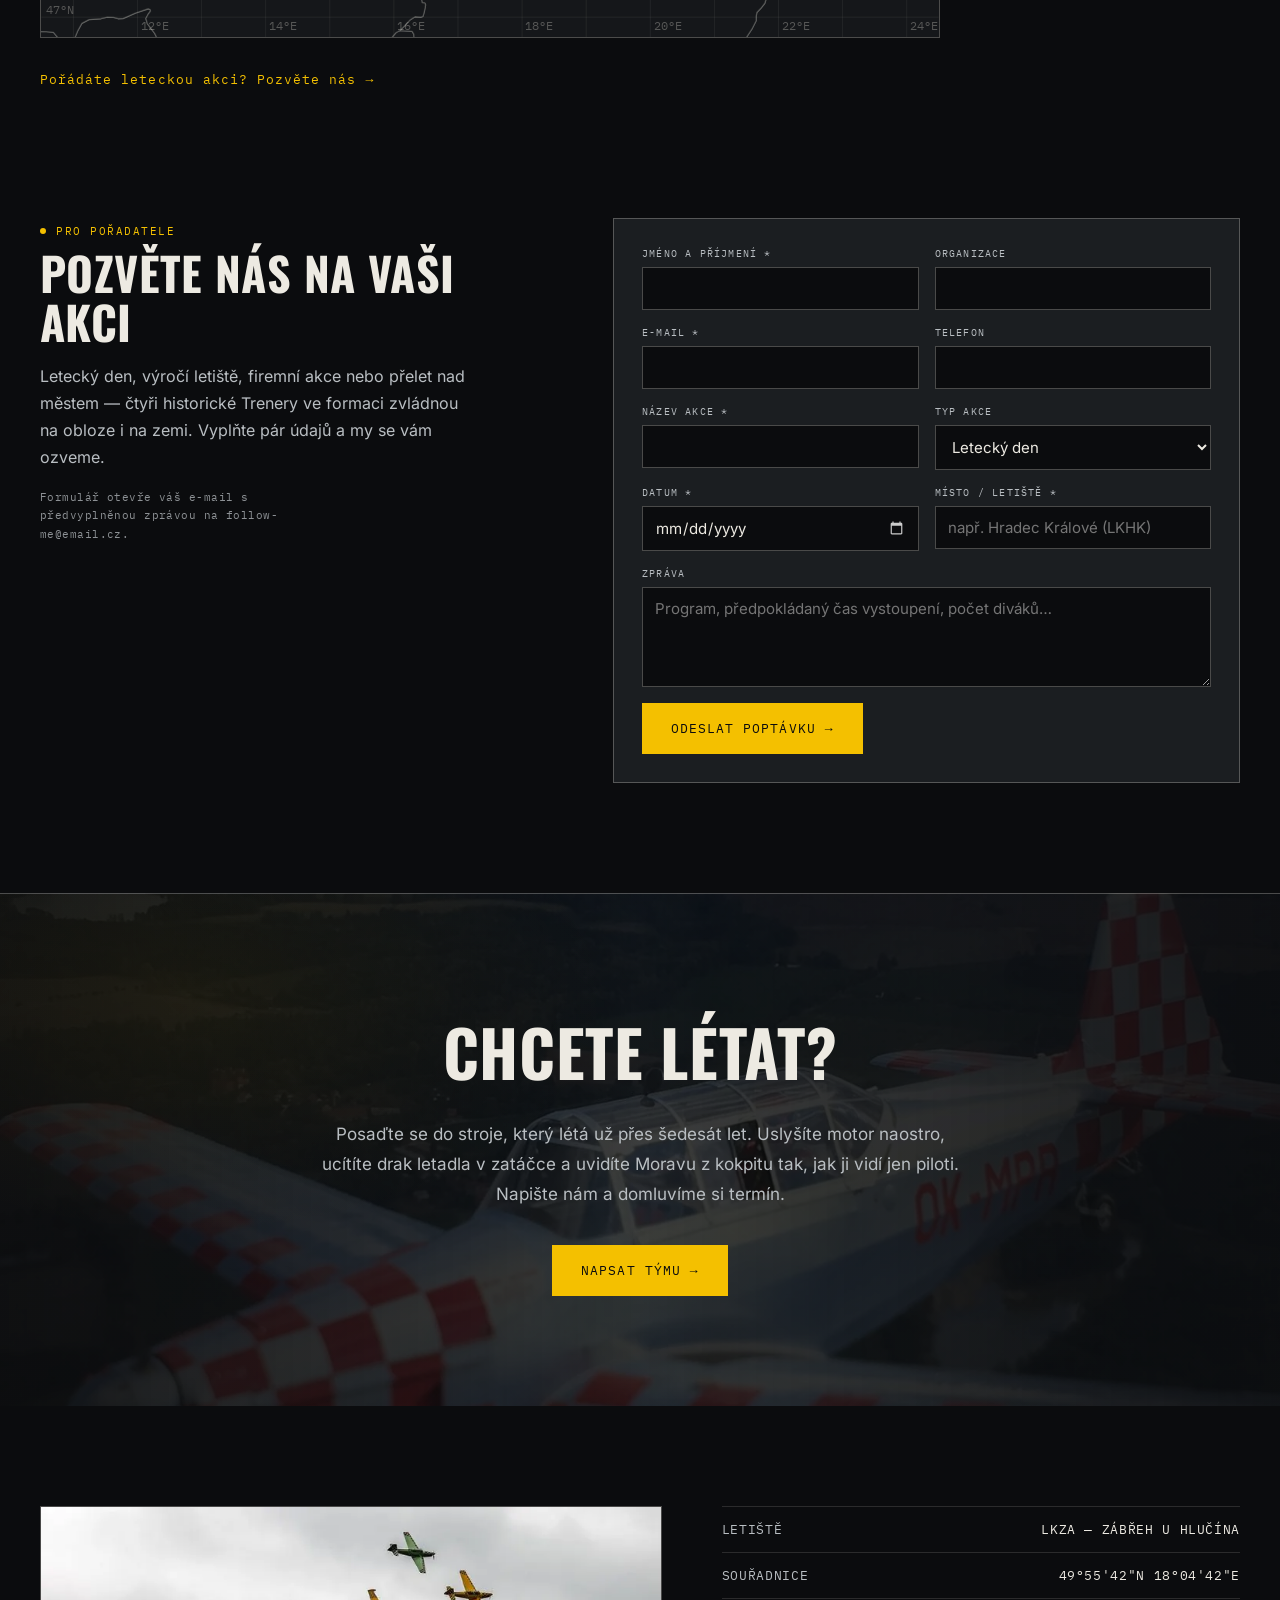
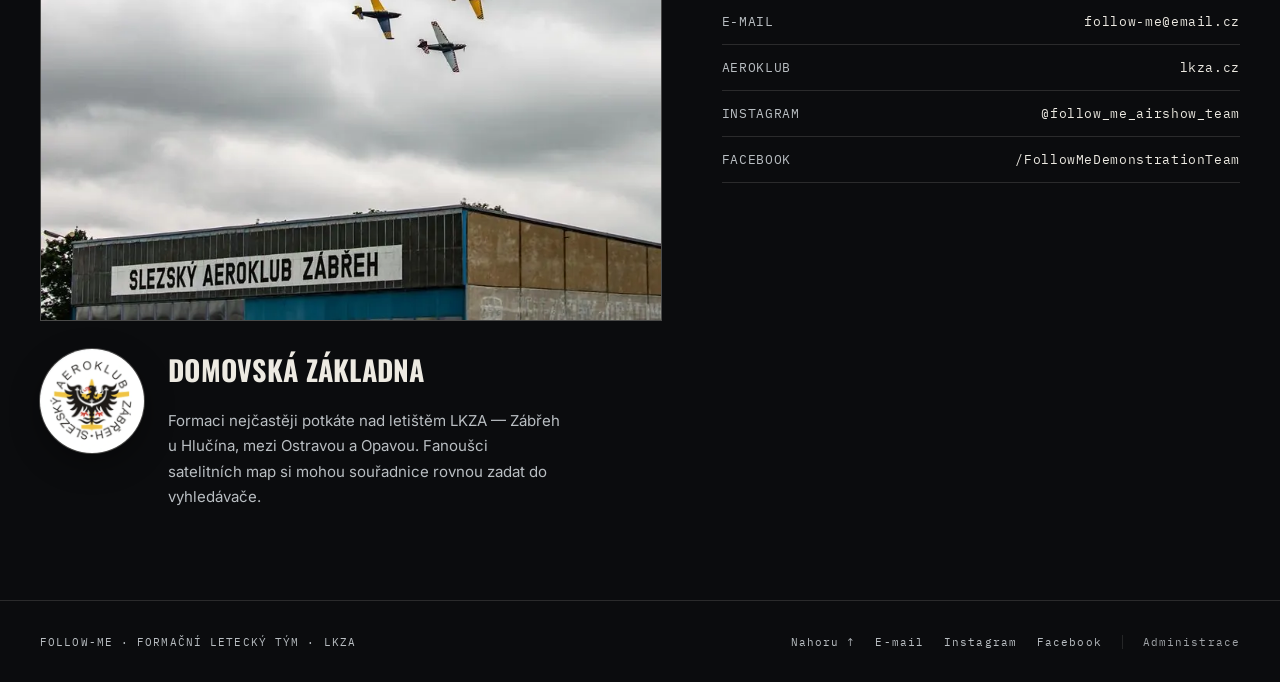
==== commit b5cfaae4: "Znak Slezského aeroklubu Zábřeh u Domovské základny (odkaz na lkza.cz) Co-Authored-By: Claude Opus 5" ====
--- a/index.html
+++ b/index.html
@@ -27,7 +27,7 @@
 <link rel="preload" href="assets/fonts/oswald-latin-500-normal.woff2" as="font" type="font/woff2" crossorigin>
 <link rel="preload" href="assets/fonts/inter-latin-400-normal.woff2" as="font" type="font/woff2" crossorigin>
 <link rel="preload" href="data/events.json" as="fetch" crossorigin>
-<link rel="stylesheet" href="css/style.css?v=20">
+<link rel="stylesheet" href="css/style.css?v=21">
 <link rel="preload" as="image" href="assets/images/photos/hero-mraky-mobil.webp" media="(max-width: 860px)">
 <link rel="preload" as="image" href="assets/images/photos/hero-mraky.webp" media="(min-width: 861px)">
 </head>
@@ -868,12 +868,17 @@
 <section class="contact-section reveal" id="contact">
   <div class="contact-block">
     <figure class="contact-photo"><img src="assets/images/photos/nad-hangarem-lkza-sm.webp" srcset="assets/images/photos/nad-hangarem-lkza-sm.webp 800w, assets/images/photos/nad-hangarem-lkza.webp 1600w" sizes="(max-width:860px) 100vw, 50vw" alt="Formace FOLLOW-ME nad hangárem Slezského aeroklubu Zábřeh" loading="lazy"></figure>
-    <h2 class="display">Domovská základna</h2>
-    <p>
-      Formaci nejčastěji potkáte nad letištěm LKZA — Zábřeh u Hlučína, mezi
-      Ostravou a Opavou. Fanoušci satelitních map si mohou souřadnice rovnou
-      zadat do vyhledávače.
-    </p>
+    <div class="home-base">
+      <a class="club-logo" href="https://lkza.cz/" target="_blank" rel="noopener"><img src="assets/images/brand/slezsky-aeroklub-zabreh.webp" alt="Znak Slezského aeroklubu Zábřeh" width="222" height="222" loading="lazy"></a>
+      <div>
+        <h2 class="display">Domovská základna</h2>
+        <p>
+          Formaci nejčastěji potkáte nad letištěm LKZA — Zábřeh u Hlučína, mezi
+          Ostravou a Opavou. Fanoušci satelitních map si mohou souřadnice rovnou
+          zadat do vyhledávače.
+        </p>
+      </div>
+    </div>
   </div>
   <div class="contact-meta mono">
     <div class="row"><span class="k">LETIŠTĚ</span><span class="v">LKZA — ZÁBŘEH U HLUČÍNA</span></div>
@@ -902,6 +907,6 @@
   </div>
 </footer>
 
-<script src="js/main.js?v=20"></script>
+<script src="js/main.js?v=21"></script>
 </body>
 </html>
--- a/css/style.css
+++ b/css/style.css
@@ -737,3 +737,11 @@
 /* podtitul AIRSHOW pod názvem v liště */
 .nav-word{ display:flex; flex-direction:column; }
 .nav-sub{ display:block; font-size:9.5px; line-height:12px; letter-spacing:0.52em; color:var(--yellow); font-weight:500; margin-top:1px; }
+
+/* znak Slezského aeroklubu Zábřeh u Domovské základny */
+.home-base{ display:flex; align-items:flex-start; gap:24px; }
+.club-logo{ flex-shrink:0; width:104px; height:104px; border-radius:50%; background:#fff; display:block;
+  box-shadow:0 0 0 1px var(--line-strong), 0 10px 30px rgba(0,0,0,0.35); transition:transform .25s ease, box-shadow .25s ease; }
+.club-logo img{ width:100%; height:100%; display:block; border-radius:50%; }
+.club-logo:hover, .club-logo:focus-visible{ transform:scale(1.04); box-shadow:0 0 0 2px var(--yellow), 0 10px 30px rgba(0,0,0,0.35); }
+@media (max-width:480px){ .home-base{ gap:16px; } .club-logo{ width:76px; height:76px; } }
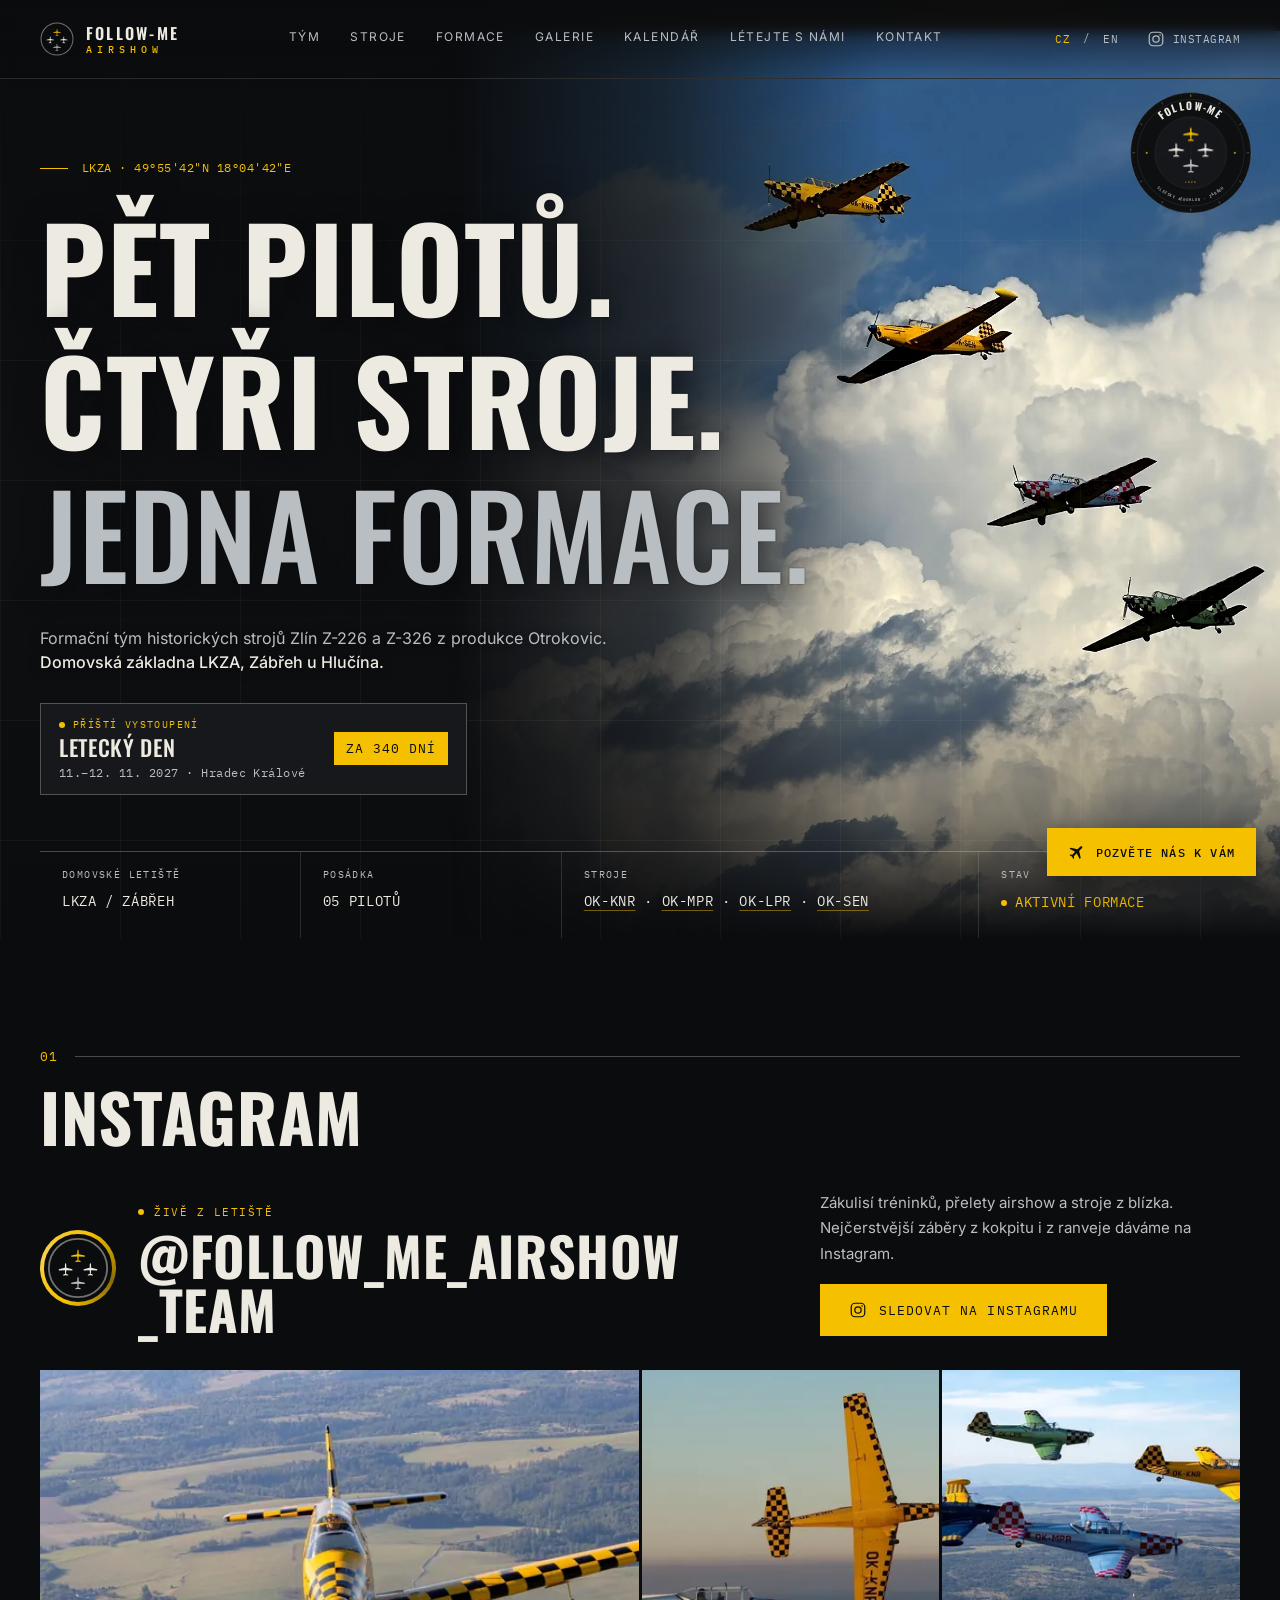
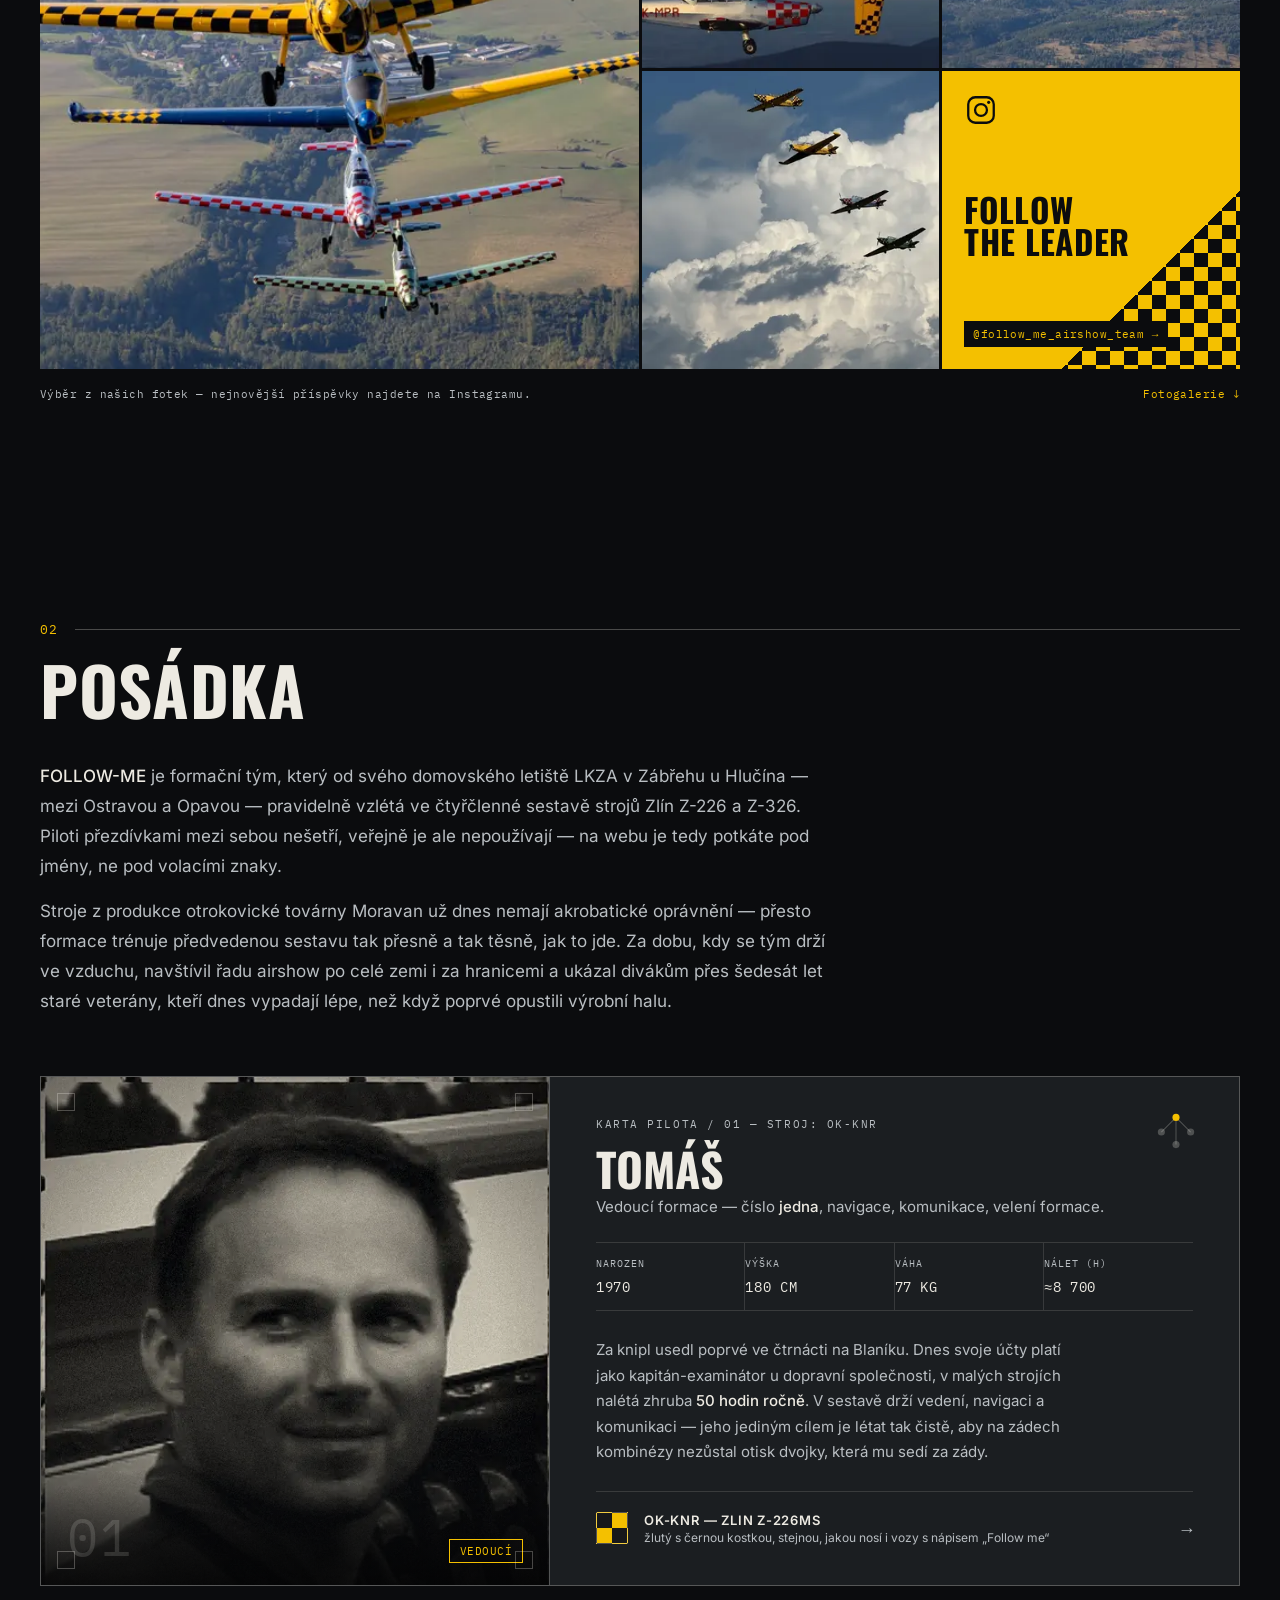
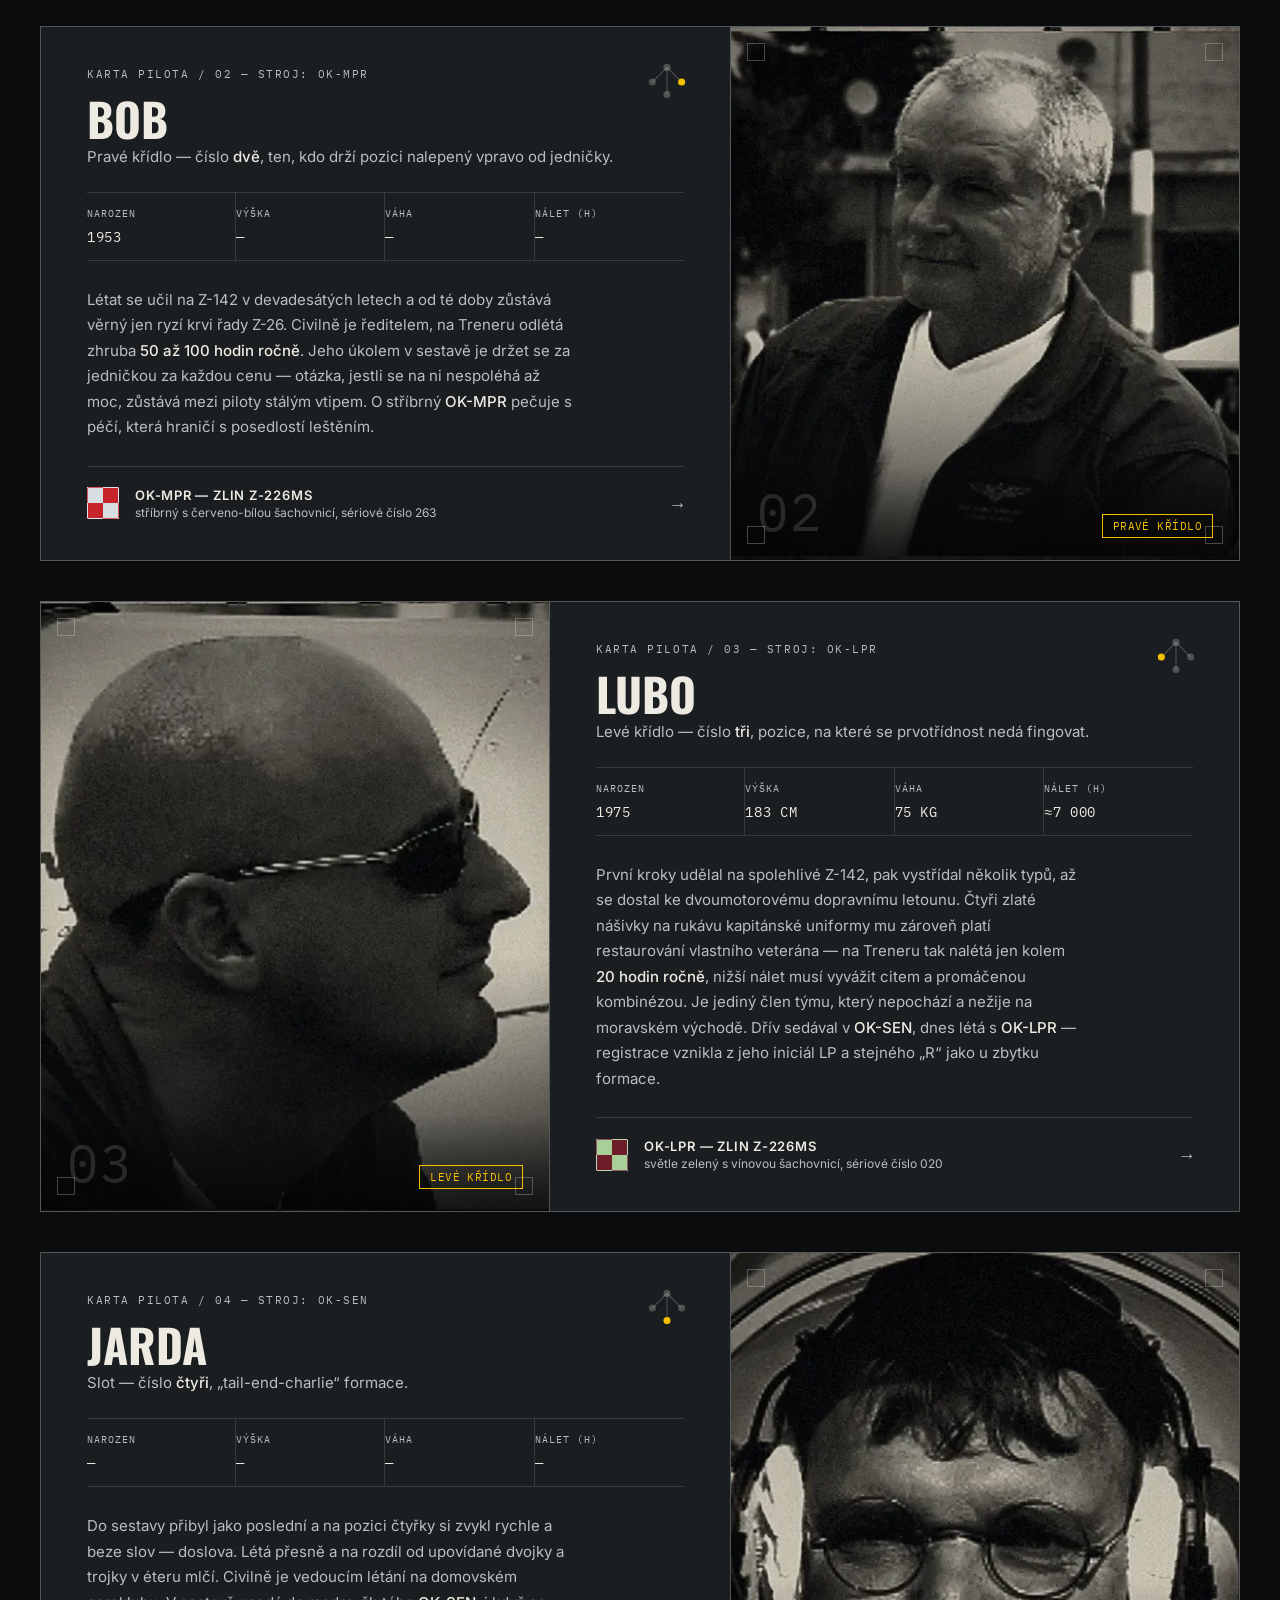
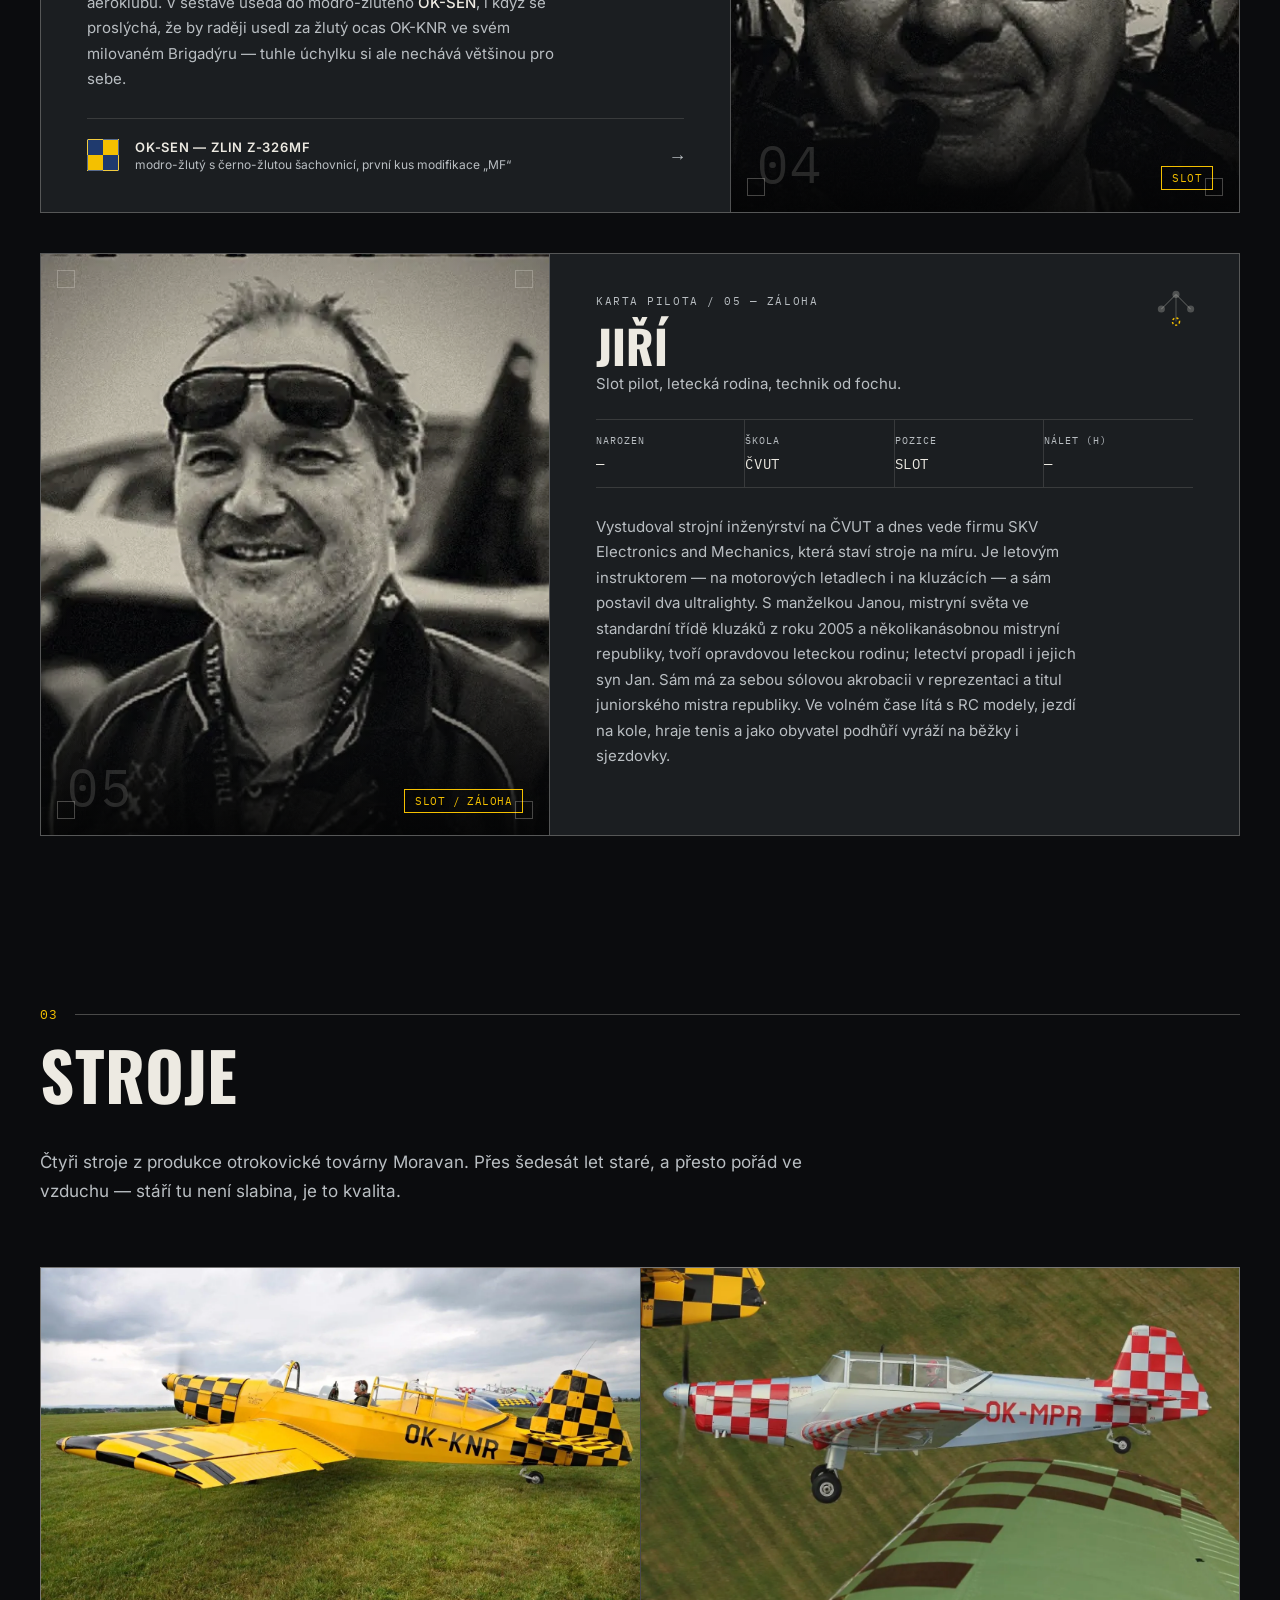
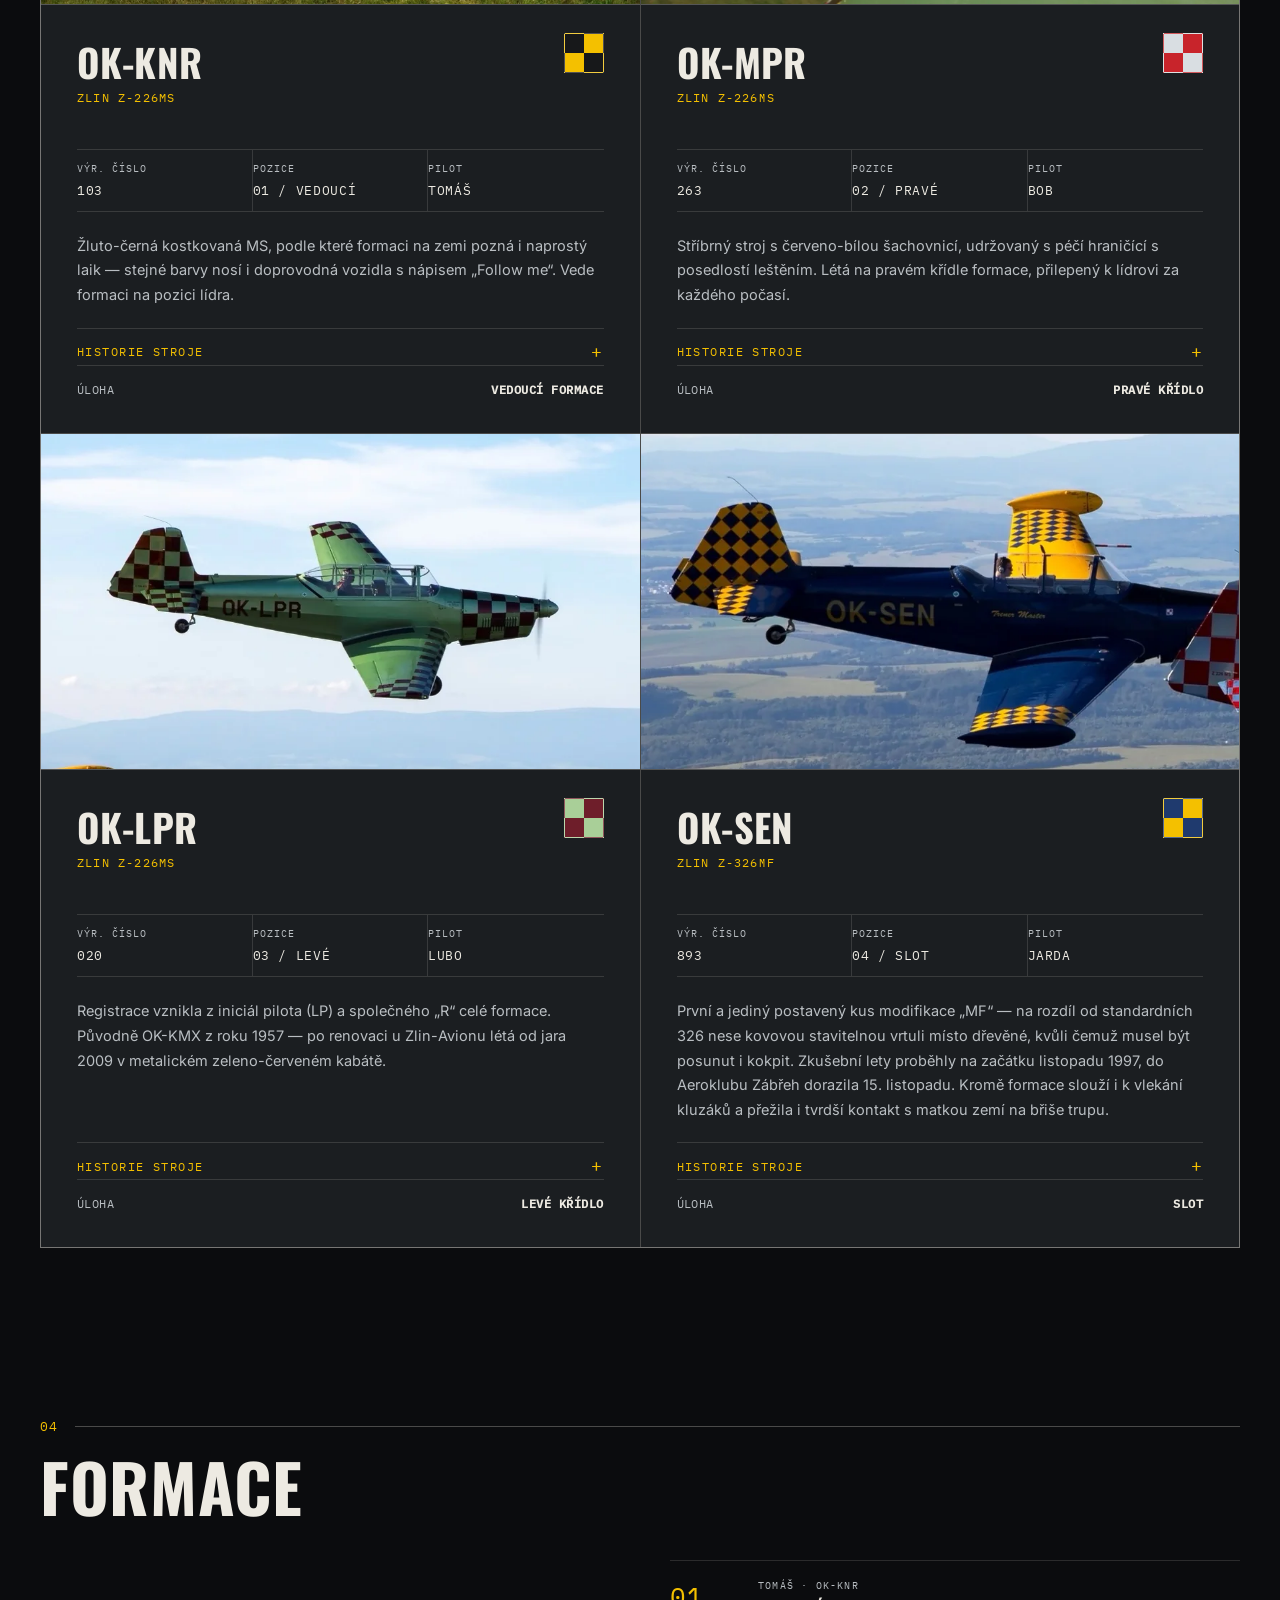
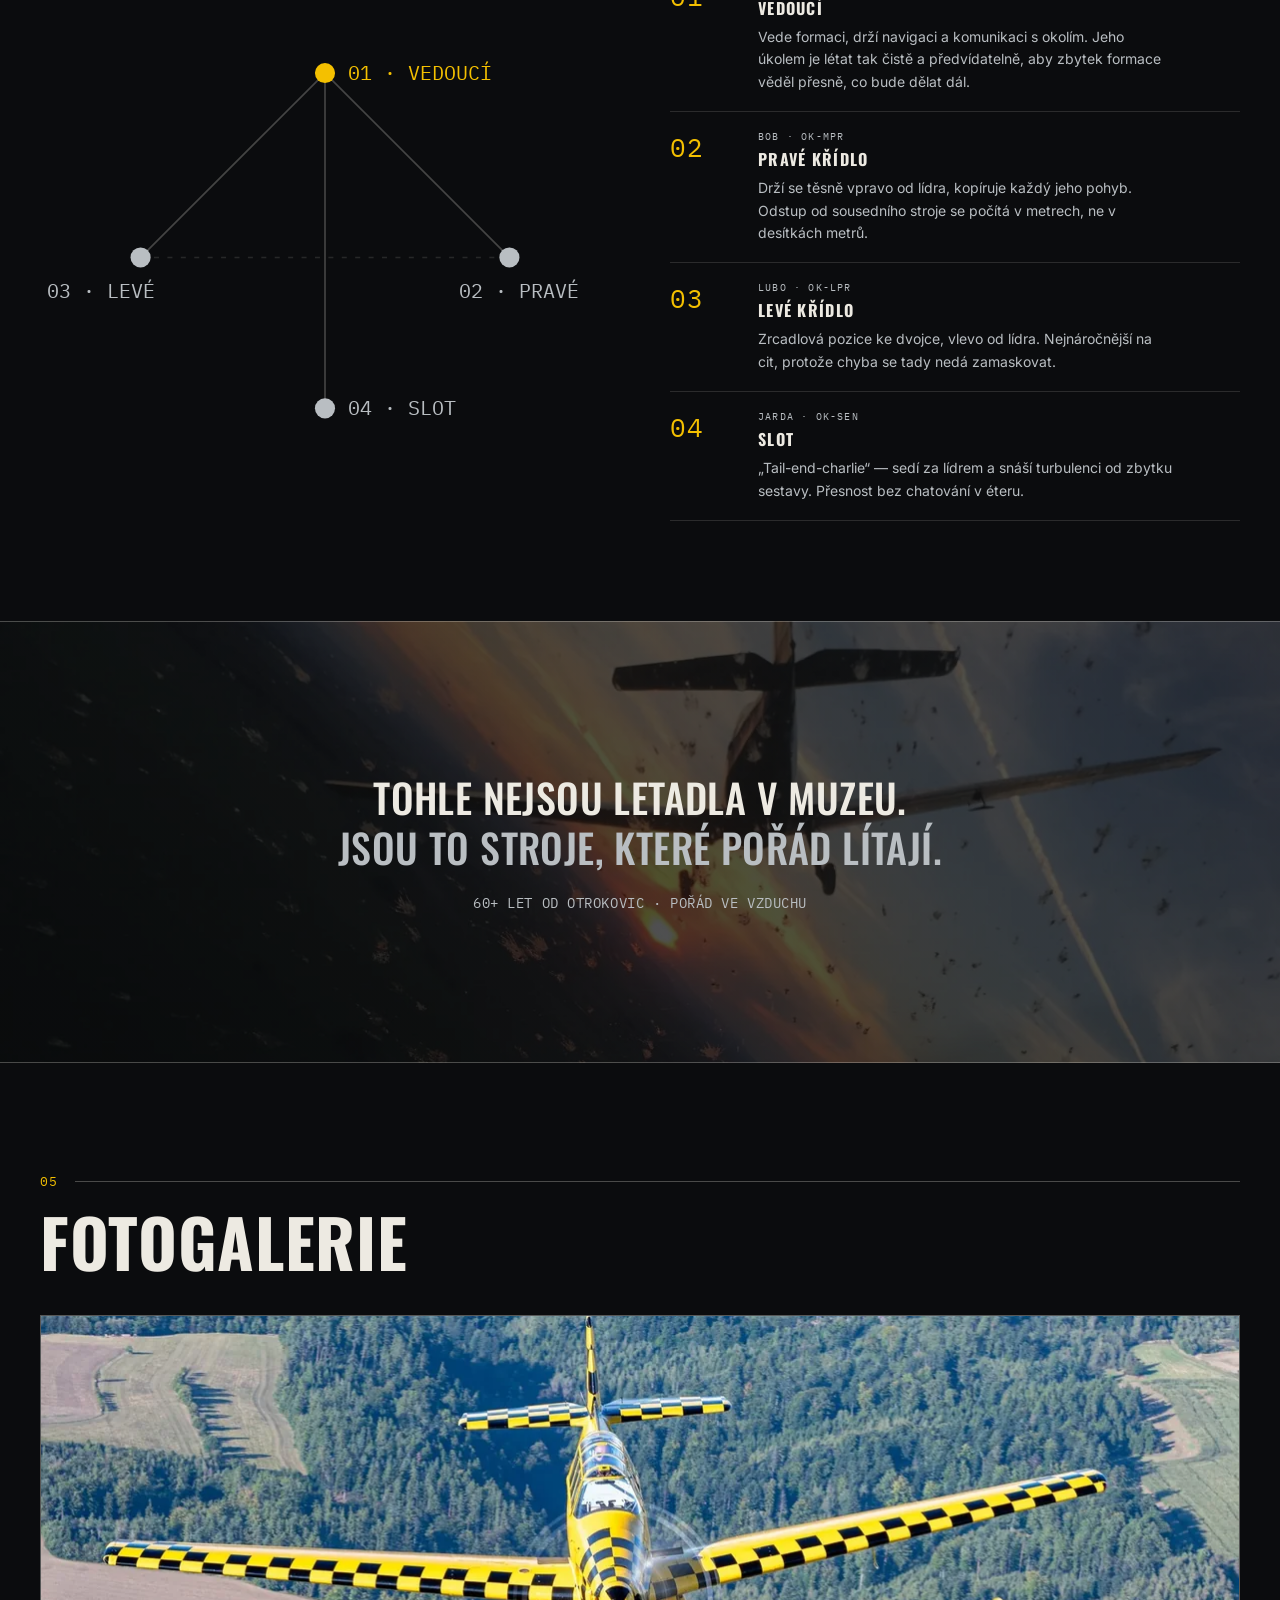
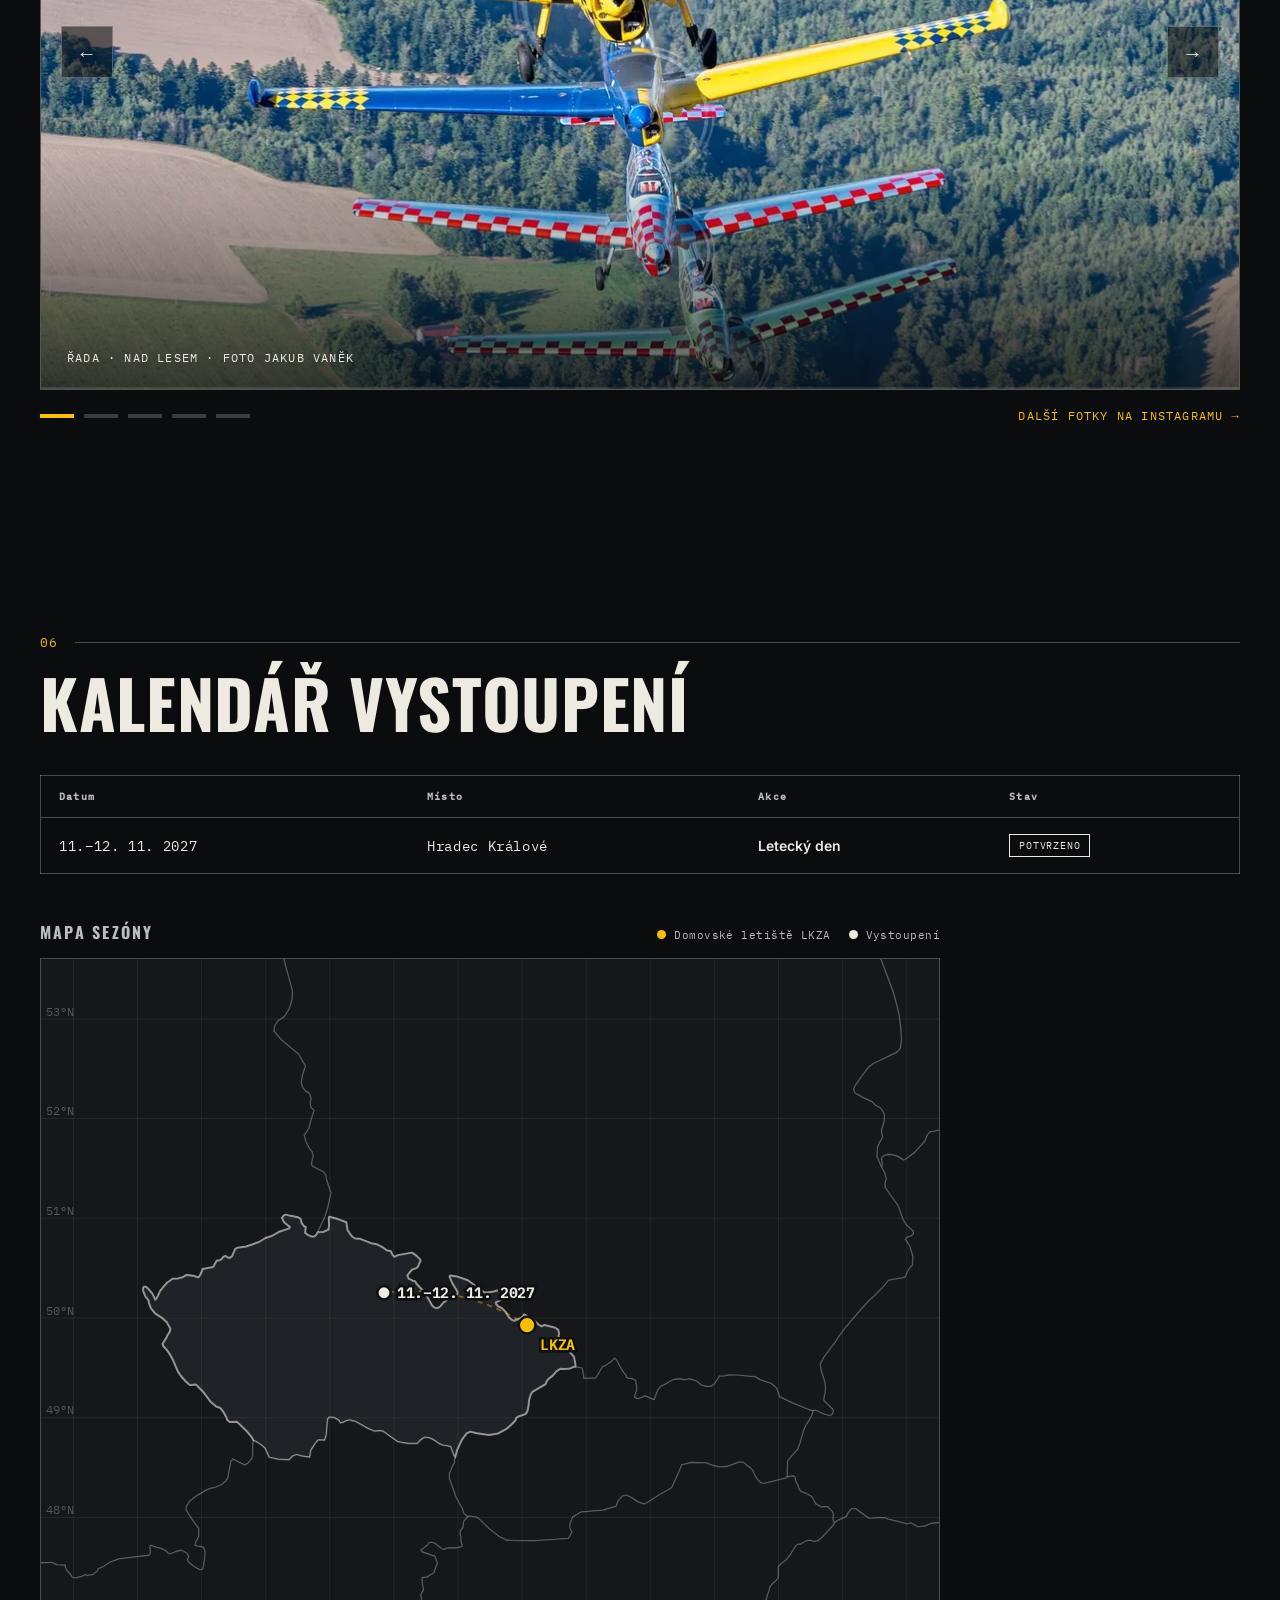
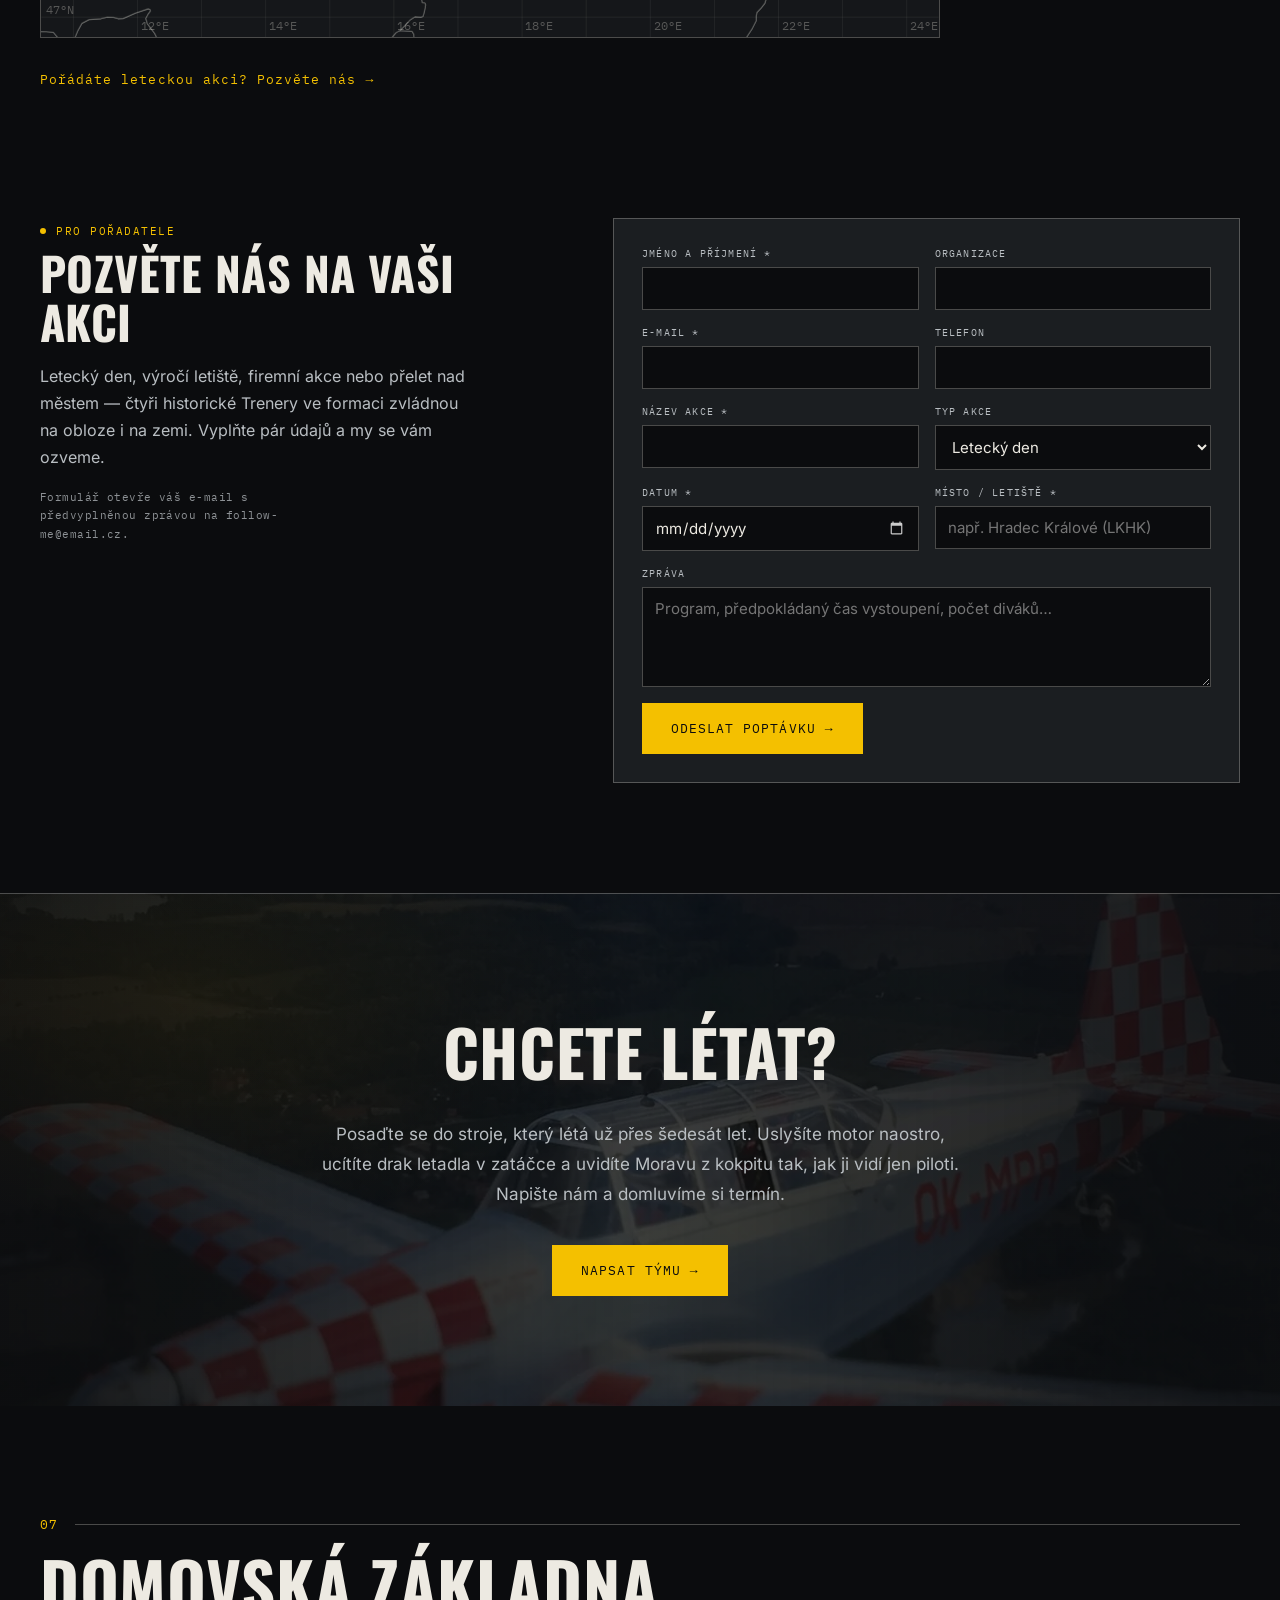
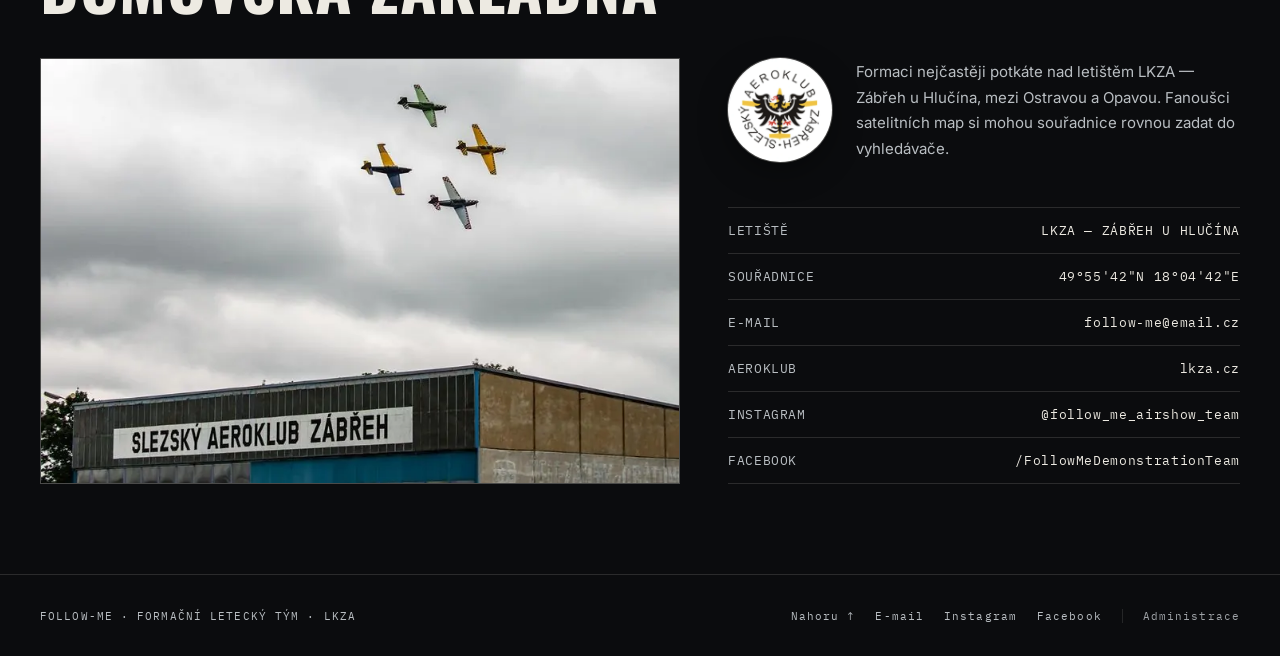
==== commit 11b6c49b: "Domovská základna: jednotný nadpis sekce, fotka a údaje zarovnané ve dvou sloupcích Co-Authored-By: " ====
--- a/index.html
+++ b/index.html
@@ -27,7 +27,7 @@
 <link rel="preload" href="assets/fonts/oswald-latin-500-normal.woff2" as="font" type="font/woff2" crossorigin>
 <link rel="preload" href="assets/fonts/inter-latin-400-normal.woff2" as="font" type="font/woff2" crossorigin>
 <link rel="preload" href="data/events.json" as="fetch" crossorigin>
-<link rel="stylesheet" href="css/style.css?v=21">
+<link rel="stylesheet" href="css/style.css?v=22">
 <link rel="preload" as="image" href="assets/images/photos/hero-mraky-mobil.webp" media="(max-width: 860px)">
 <link rel="preload" as="image" href="assets/images/photos/hero-mraky.webp" media="(min-width: 861px)">
 </head>
@@ -865,28 +865,31 @@
 </section>
 
 <!-- ============================================================ CONTACT -->
-<section class="contact-section reveal" id="contact">
-  <div class="contact-block">
-    <figure class="contact-photo"><img src="assets/images/photos/nad-hangarem-lkza-sm.webp" srcset="assets/images/photos/nad-hangarem-lkza-sm.webp 800w, assets/images/photos/nad-hangarem-lkza.webp 1600w" sizes="(max-width:860px) 100vw, 50vw" alt="Formace FOLLOW-ME nad hangárem Slezského aeroklubu Zábřeh" loading="lazy"></figure>
+<div class="section-label" id="contact">
+  <span class="num mono">07</span>
+  <div class="rule"></div>
+  <h2>Domovská základna</h2>
+</div>
+
+<section class="contact-section reveal" aria-labelledby="contact">
+  <figure class="contact-photo"><img src="assets/images/photos/nad-hangarem-lkza-sm.webp" srcset="assets/images/photos/nad-hangarem-lkza-sm.webp 800w, assets/images/photos/nad-hangarem-lkza.webp 1600w" sizes="(max-width:860px) 100vw, 50vw" alt="Formace FOLLOW-ME nad hangárem Slezského aeroklubu Zábřeh" loading="lazy"></figure>
+  <div class="contact-card">
     <div class="home-base">
       <a class="club-logo" href="https://lkza.cz/" target="_blank" rel="noopener"><img src="assets/images/brand/slezsky-aeroklub-zabreh.webp" alt="Znak Slezského aeroklubu Zábřeh" width="222" height="222" loading="lazy"></a>
-      <div>
-        <h2 class="display">Domovská základna</h2>
-        <p>
-          Formaci nejčastěji potkáte nad letištěm LKZA — Zábřeh u Hlučína, mezi
-          Ostravou a Opavou. Fanoušci satelitních map si mohou souřadnice rovnou
-          zadat do vyhledávače.
-        </p>
-      </div>
-    </div>
-  </div>
-  <div class="contact-meta mono">
-    <div class="row"><span class="k">LETIŠTĚ</span><span class="v">LKZA — ZÁBŘEH U HLUČÍNA</span></div>
-    <div class="row"><span class="k">SOUŘADNICE</span><span class="v">49°55'42"N 18°04'42"E</span></div>
-    <div class="row"><span class="k">E-MAIL</span><span class="v"><a href="mailto:follow-me@email.cz">follow-me@email.cz</a></span></div>
-    <div class="row"><span class="k">AEROKLUB</span><span class="v"><a href="https://lkza.cz/" target="_blank" rel="noopener">lkza.cz</a></span></div>
-    <div class="row"><span class="k">INSTAGRAM</span><span class="v"><a href="https://www.instagram.com/follow_me_airshow_team/" target="_blank" rel="noopener">@follow_me_airshow_team</a></span></div>
-    <div class="row"><span class="k">FACEBOOK</span><span class="v"><a href="https://www.facebook.com/FollowMeDemonstrationTeam" target="_blank" rel="noopener">/FollowMeDemonstrationTeam</a></span></div>
+      <p>
+        Formaci nejčastěji potkáte nad letištěm LKZA — Zábřeh u Hlučína, mezi
+        Ostravou a Opavou. Fanoušci satelitních map si mohou souřadnice rovnou
+        zadat do vyhledávače.
+      </p>
+    </div>
+    <div class="contact-meta mono">
+      <div class="row"><span class="k">LETIŠTĚ</span><span class="v">LKZA — ZÁBŘEH U HLUČÍNA</span></div>
+      <div class="row"><span class="k">SOUŘADNICE</span><span class="v">49°55'42"N 18°04'42"E</span></div>
+      <div class="row"><span class="k">E-MAIL</span><span class="v"><a href="mailto:follow-me@email.cz">follow-me@email.cz</a></span></div>
+      <div class="row"><span class="k">AEROKLUB</span><span class="v"><a href="https://lkza.cz/" target="_blank" rel="noopener">lkza.cz</a></span></div>
+      <div class="row"><span class="k">INSTAGRAM</span><span class="v"><a href="https://www.instagram.com/follow_me_airshow_team/" target="_blank" rel="noopener">@follow_me_airshow_team</a></span></div>
+      <div class="row"><span class="k">FACEBOOK</span><span class="v"><a href="https://www.facebook.com/FollowMeDemonstrationTeam" target="_blank" rel="noopener">/FollowMeDemonstrationTeam</a></span></div>
+    </div>
   </div>
 </section>
 
@@ -907,6 +910,6 @@
   </div>
 </footer>
 
-<script src="js/main.js?v=21"></script>
+<script src="js/main.js?v=22"></script>
 </body>
 </html>
--- a/css/style.css
+++ b/css/style.css
@@ -513,12 +513,12 @@
 .btn-outline:hover, .btn-outline:focus-visible{ background:var(--offwhite); color:var(--black); border-color:var(--offwhite); }
 
 /* ---------- CONTACT / FOOTER ---------- */
-.contact-section{ padding:100px 40px 0; max-width:var(--max); margin:0 auto; display:grid; grid-template-columns:1.2fr 1fr; gap:60px; }
-@media (max-width:860px){ .contact-section{ grid-template-columns:1fr; gap:40px; padding:80px 20px 0; } }
-.contact-photo{ margin:0 0 28px; aspect-ratio:1600/1066; overflow:hidden; border:1px solid var(--line-strong); }
+.contact-section{ padding:0 40px; max-width:var(--max); margin:0 auto; display:grid; grid-template-columns:1.25fr 1fr; gap:48px; align-items:stretch; }
+@media (max-width:900px){ .contact-section{ grid-template-columns:1fr; gap:32px; padding:0 20px; } }
+.contact-photo{ margin:0; aspect-ratio:1600/1066; overflow:hidden; border:1px solid var(--line-strong); }
 .contact-photo img{ width:100%; height:100%; object-fit:cover; object-position:50% 50%; display:block; }
-.contact-block h2{ font-family:'Oswald',sans-serif; text-transform:uppercase; font-size:28px; margin-bottom:18px; }
-.contact-block p{ color:var(--aluminium); font-size:15px; line-height:1.7; max-width:44ch; }
+.contact-card{ display:flex; flex-direction:column; justify-content:space-between; gap:28px; }
+.contact-card .home-base p{ color:var(--aluminium); font-size:15px; line-height:1.7; margin:0; }
 .contact-meta{ display:flex; flex-direction:column; gap:0; border-top:1px solid var(--line); }
 .contact-meta .row{ display:flex; justify-content:space-between; gap:20px; padding:14px 0; border-bottom:1px solid var(--line); font-size:13px; }
 .contact-meta .row .k{ color:var(--aluminium); }
@@ -739,7 +739,7 @@
 .nav-sub{ display:block; font-size:9.5px; line-height:12px; letter-spacing:0.52em; color:var(--yellow); font-weight:500; margin-top:1px; }
 
 /* znak Slezského aeroklubu Zábřeh u Domovské základny */
-.home-base{ display:flex; align-items:flex-start; gap:24px; }
+.home-base{ display:flex; align-items:center; gap:24px; }
 .club-logo{ flex-shrink:0; width:104px; height:104px; border-radius:50%; background:#fff; display:block;
   box-shadow:0 0 0 1px var(--line-strong), 0 10px 30px rgba(0,0,0,0.35); transition:transform .25s ease, box-shadow .25s ease; }
 .club-logo img{ width:100%; height:100%; display:block; border-radius:50%; }
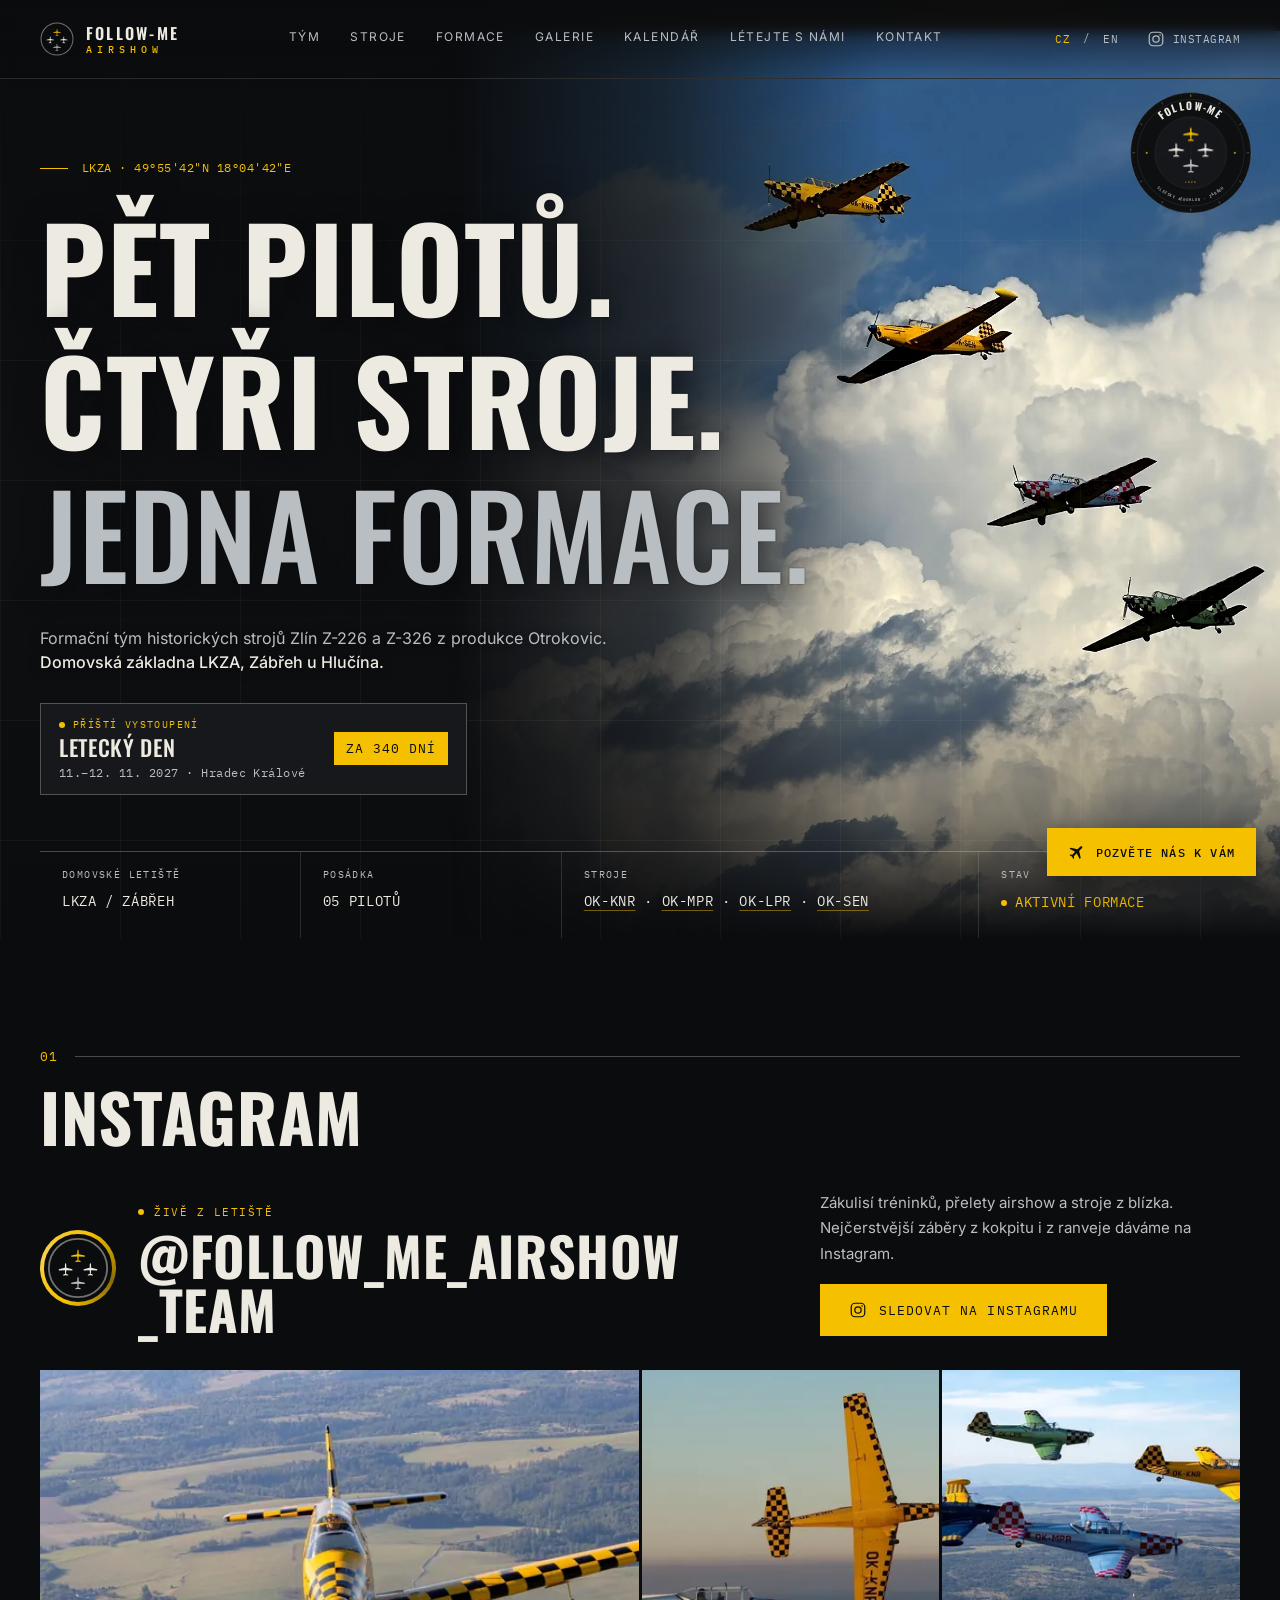
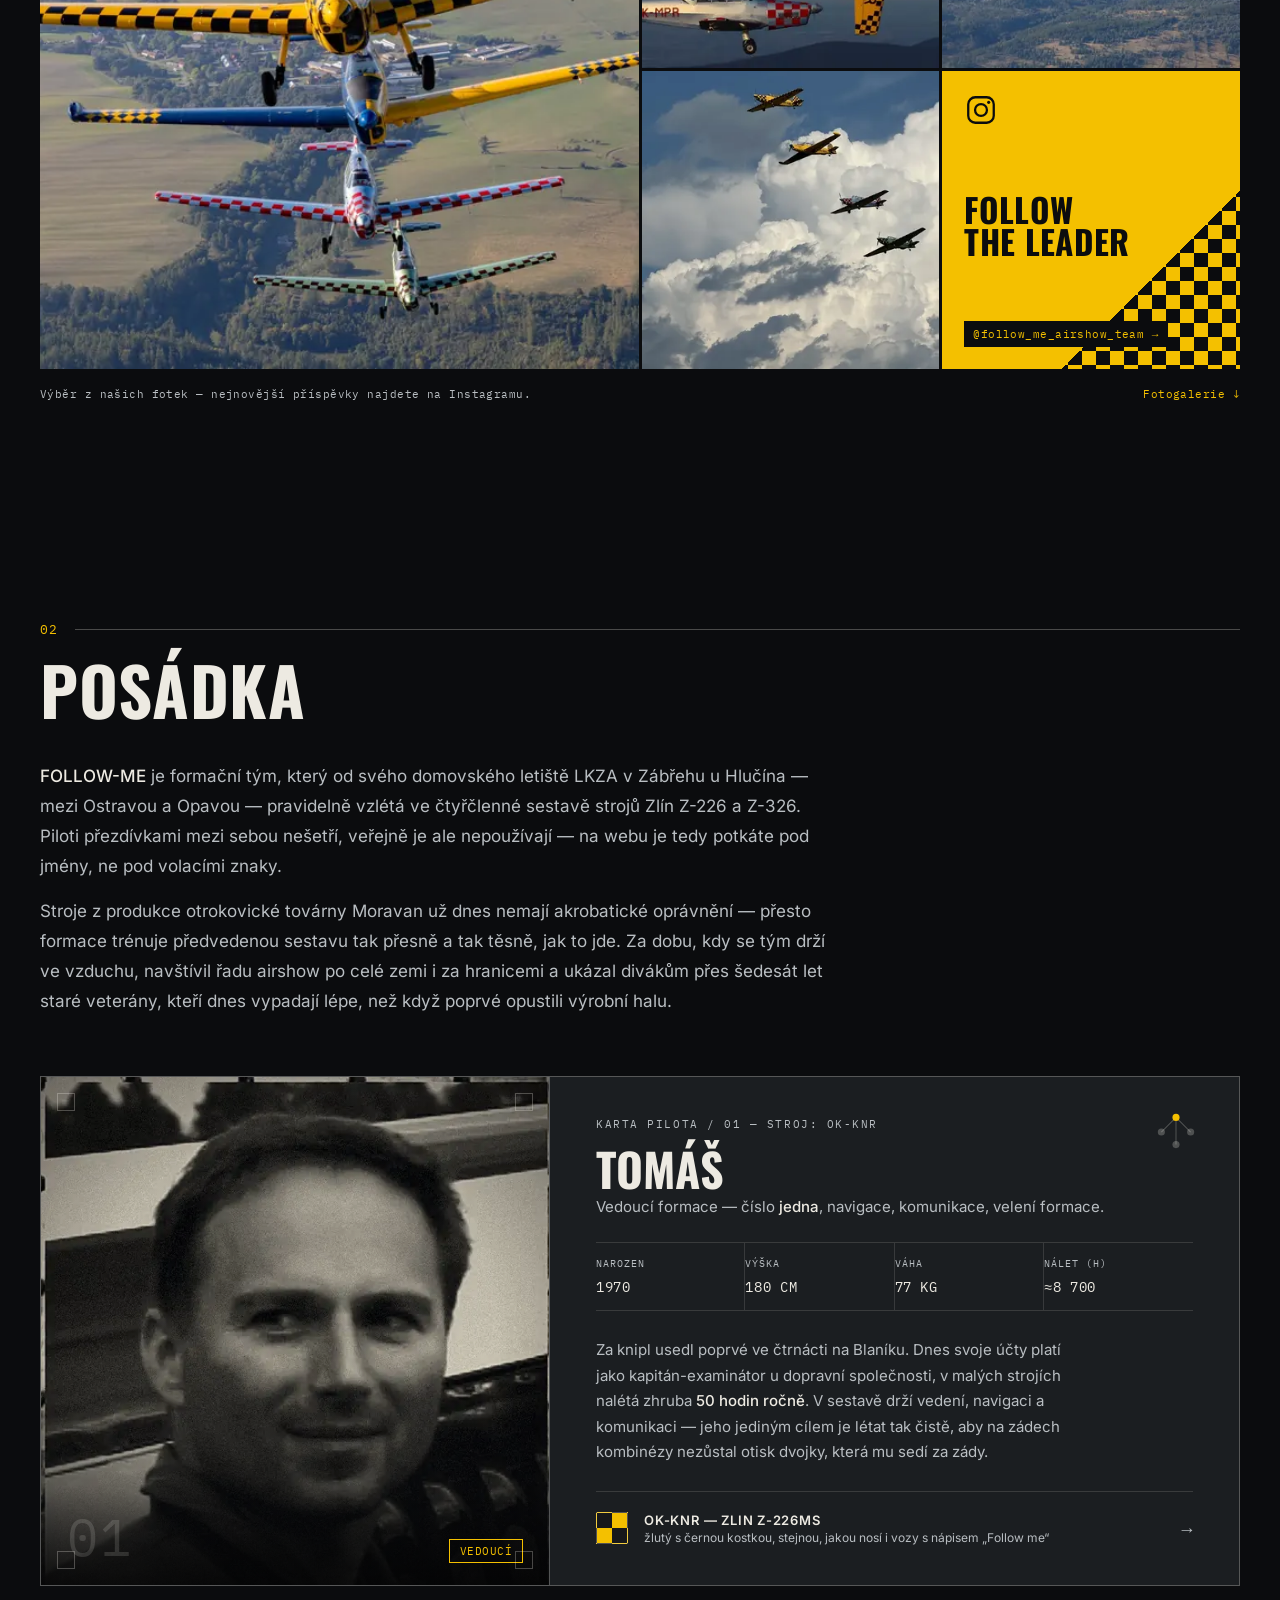
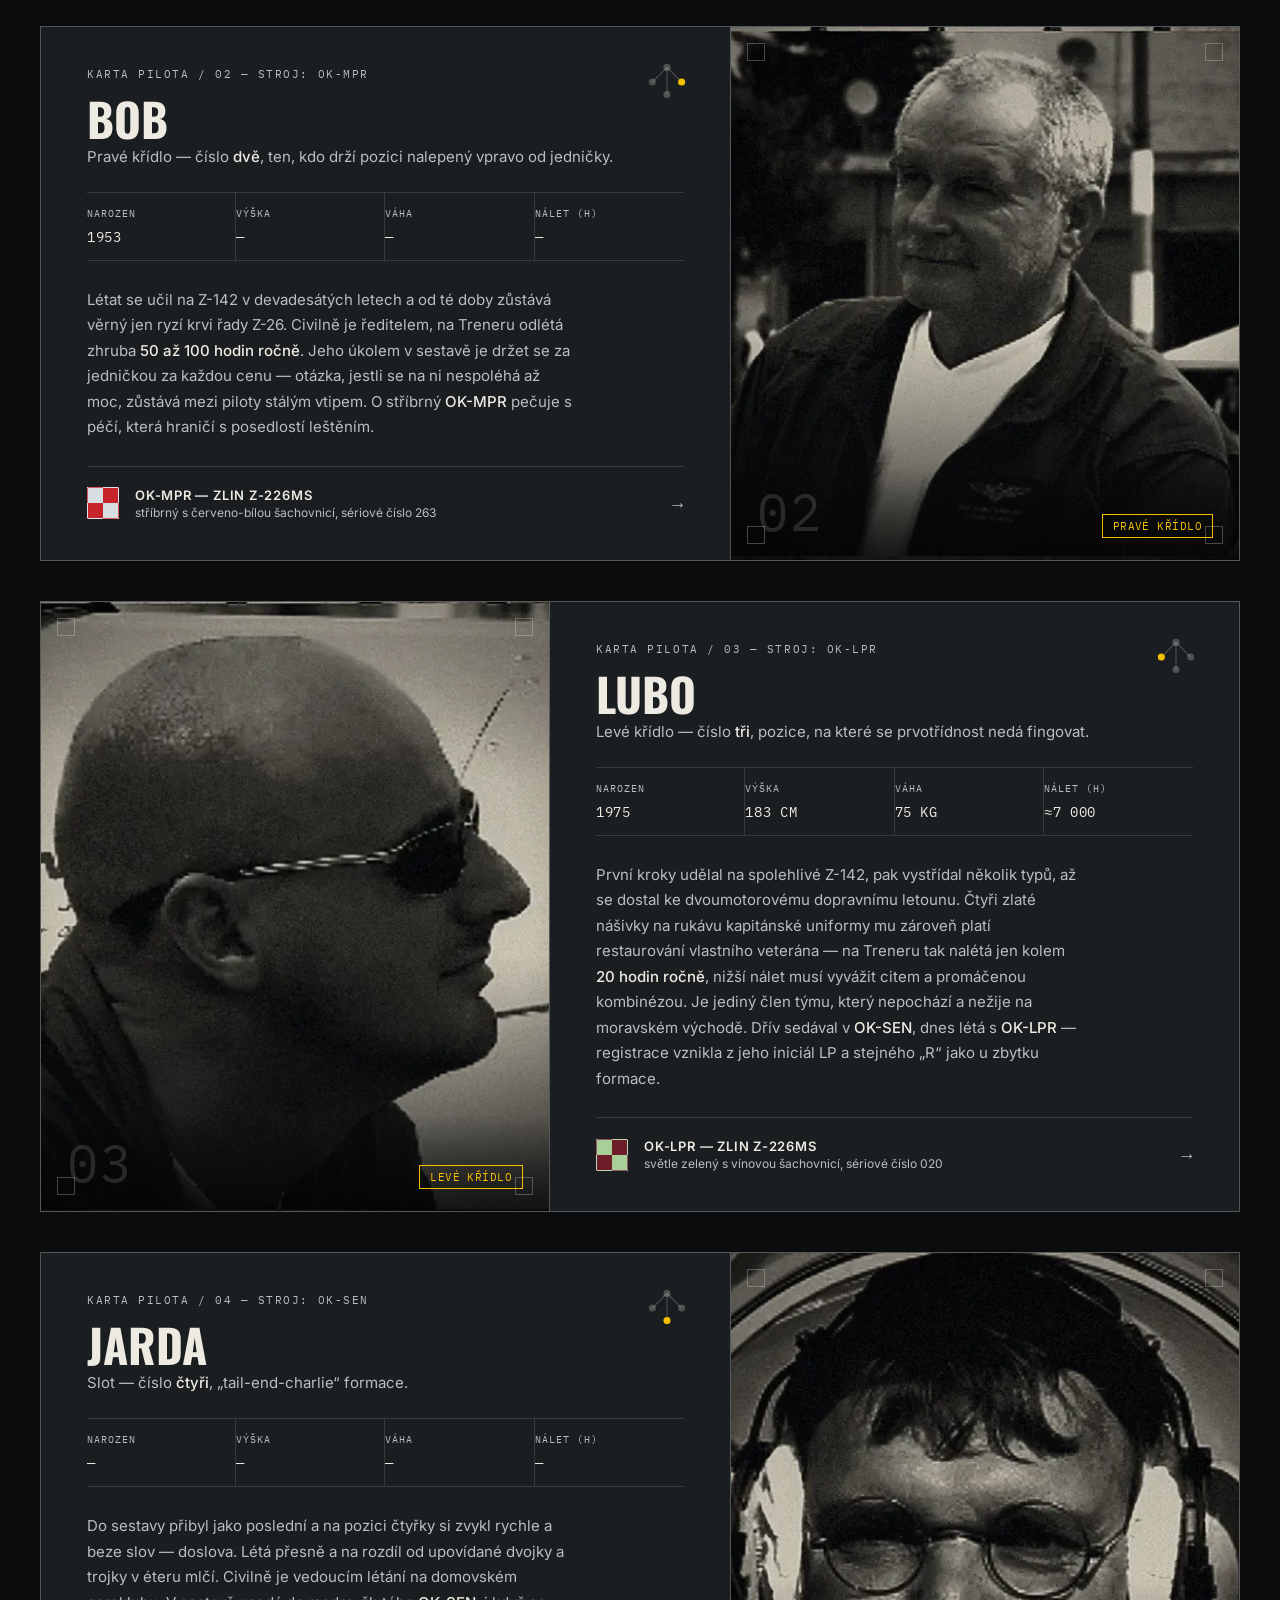
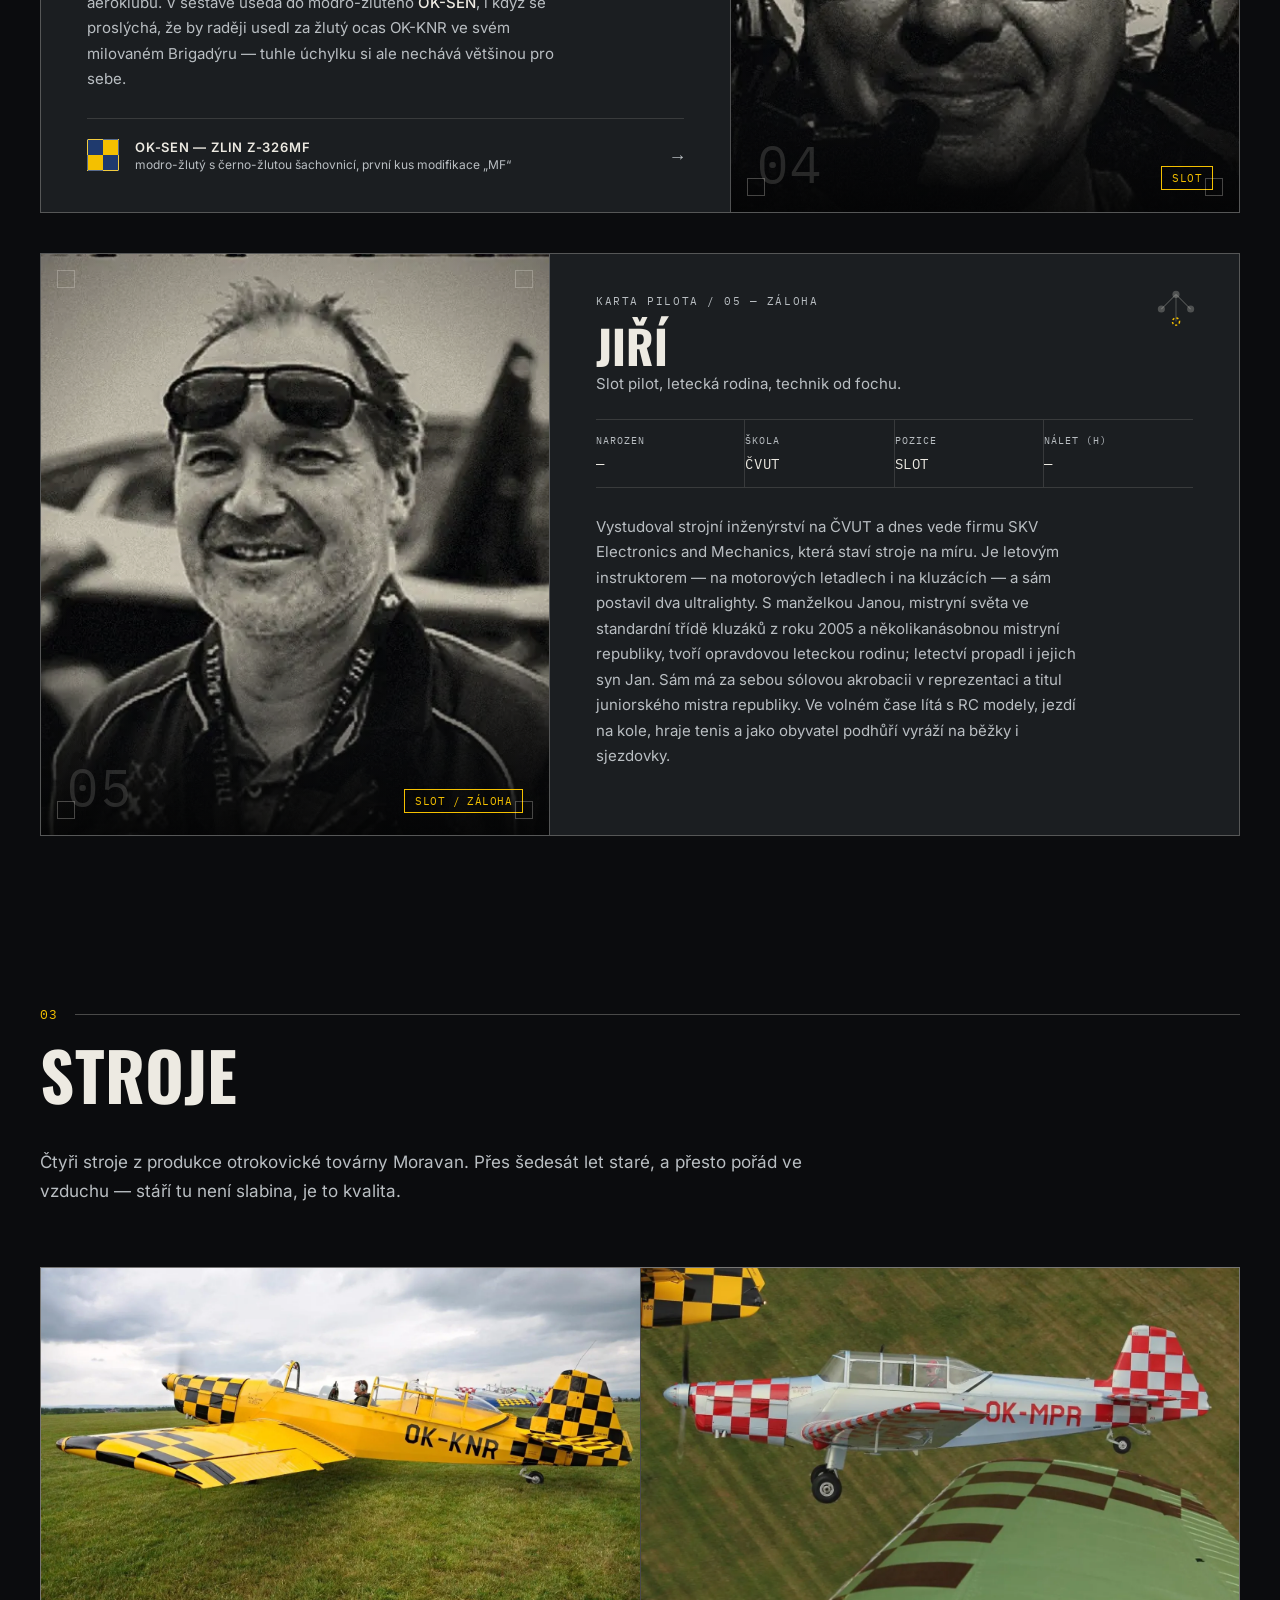
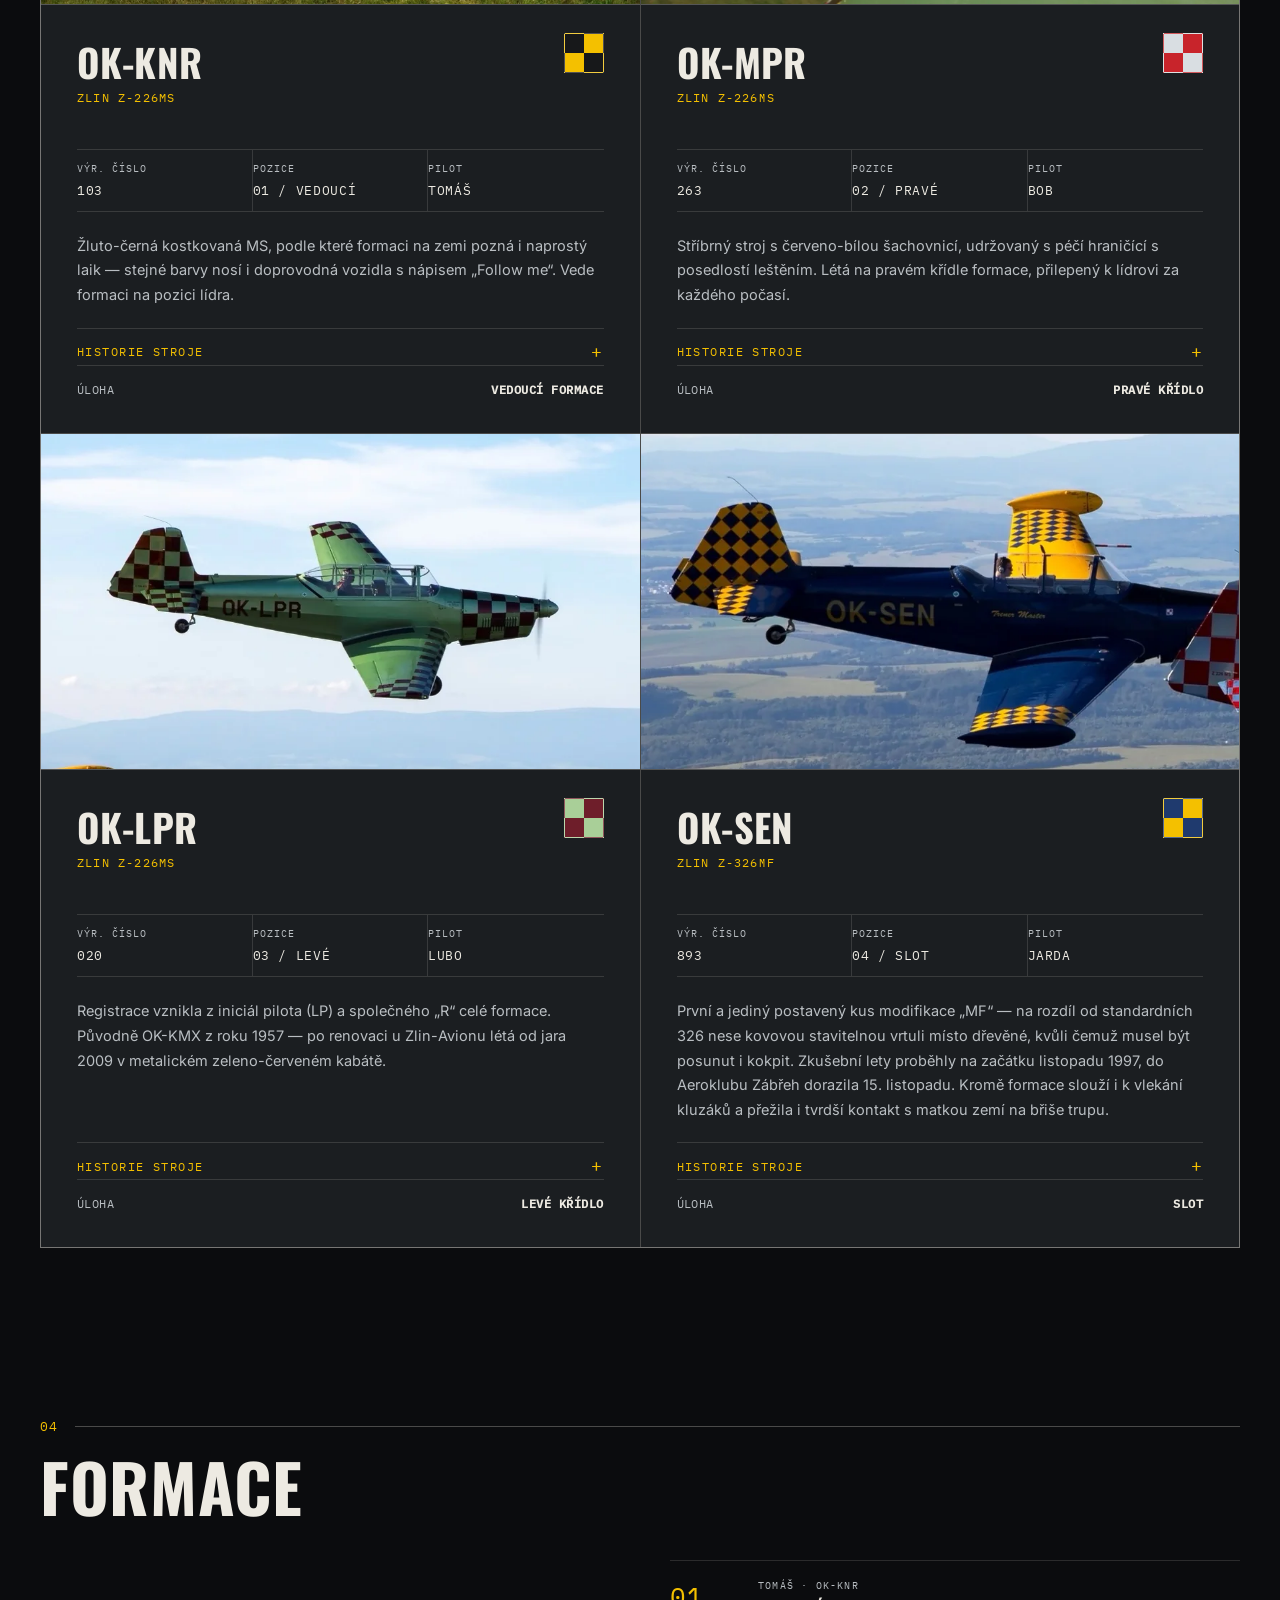
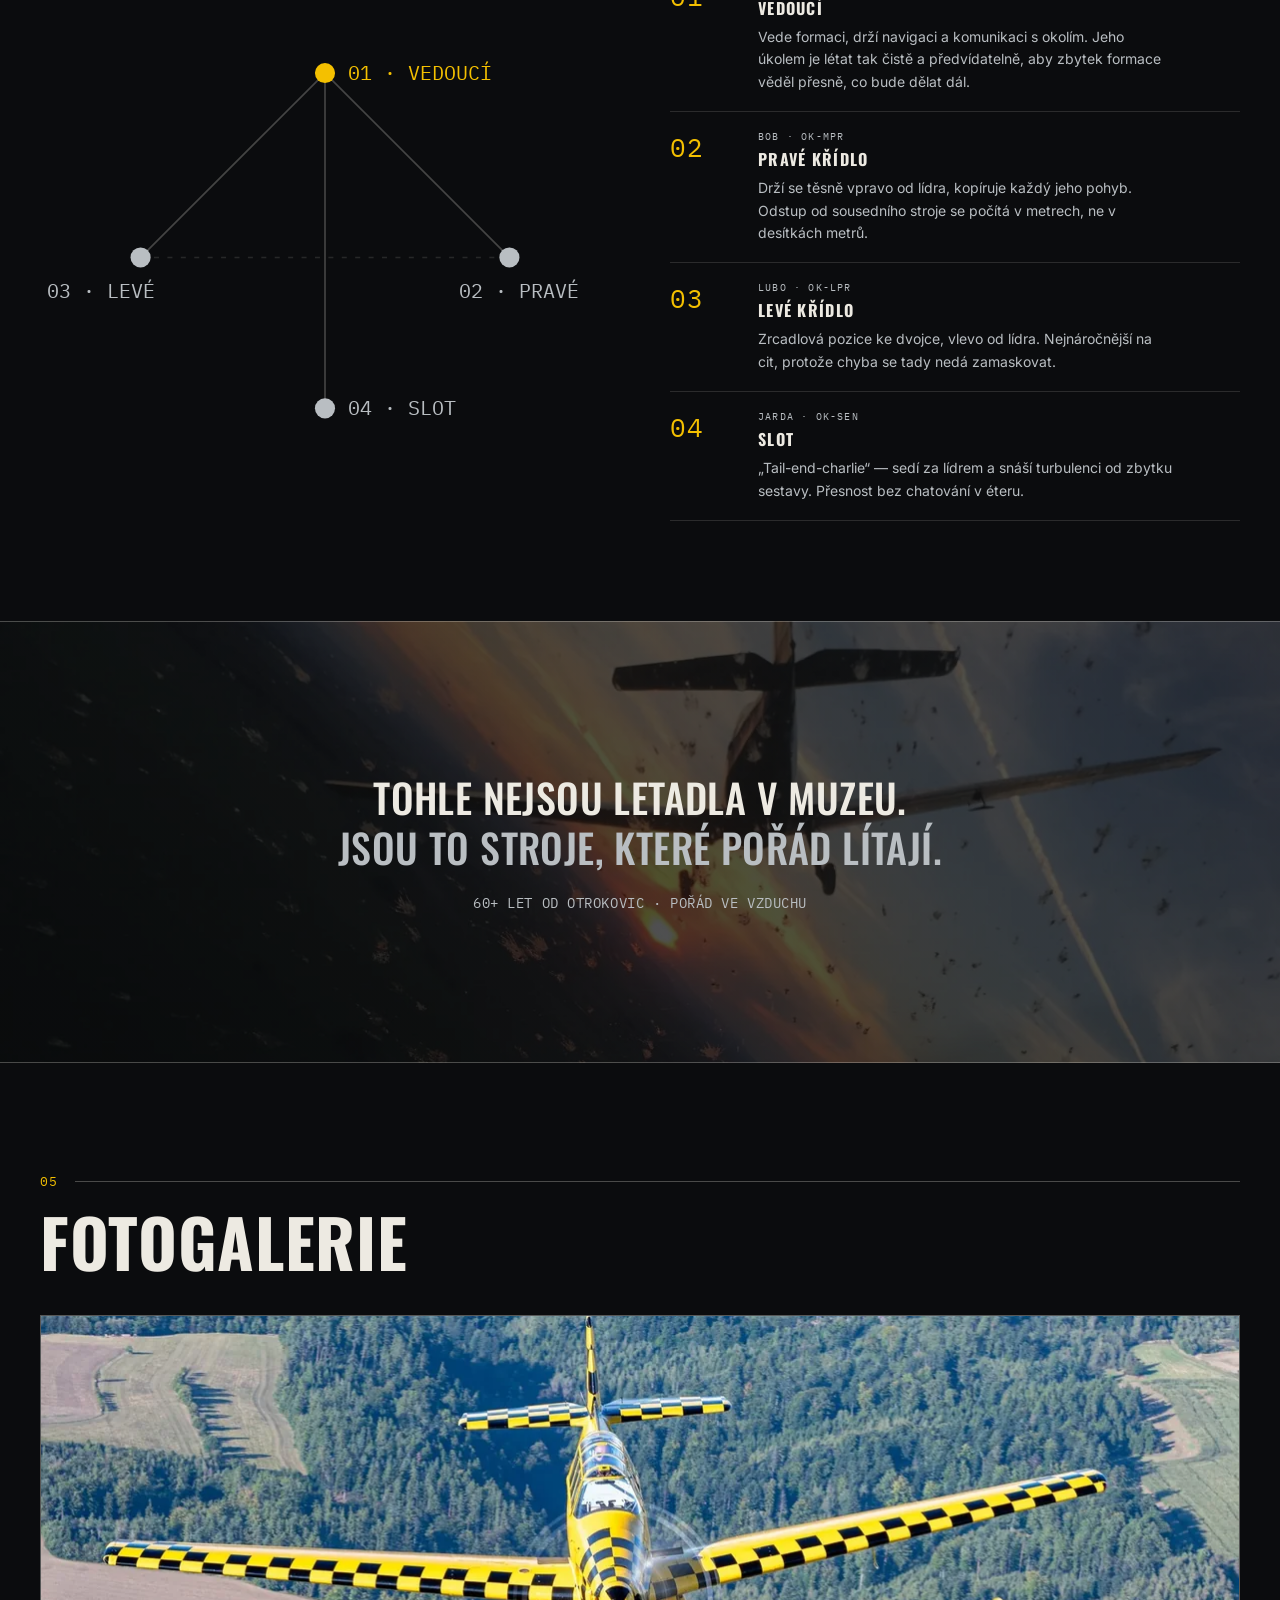
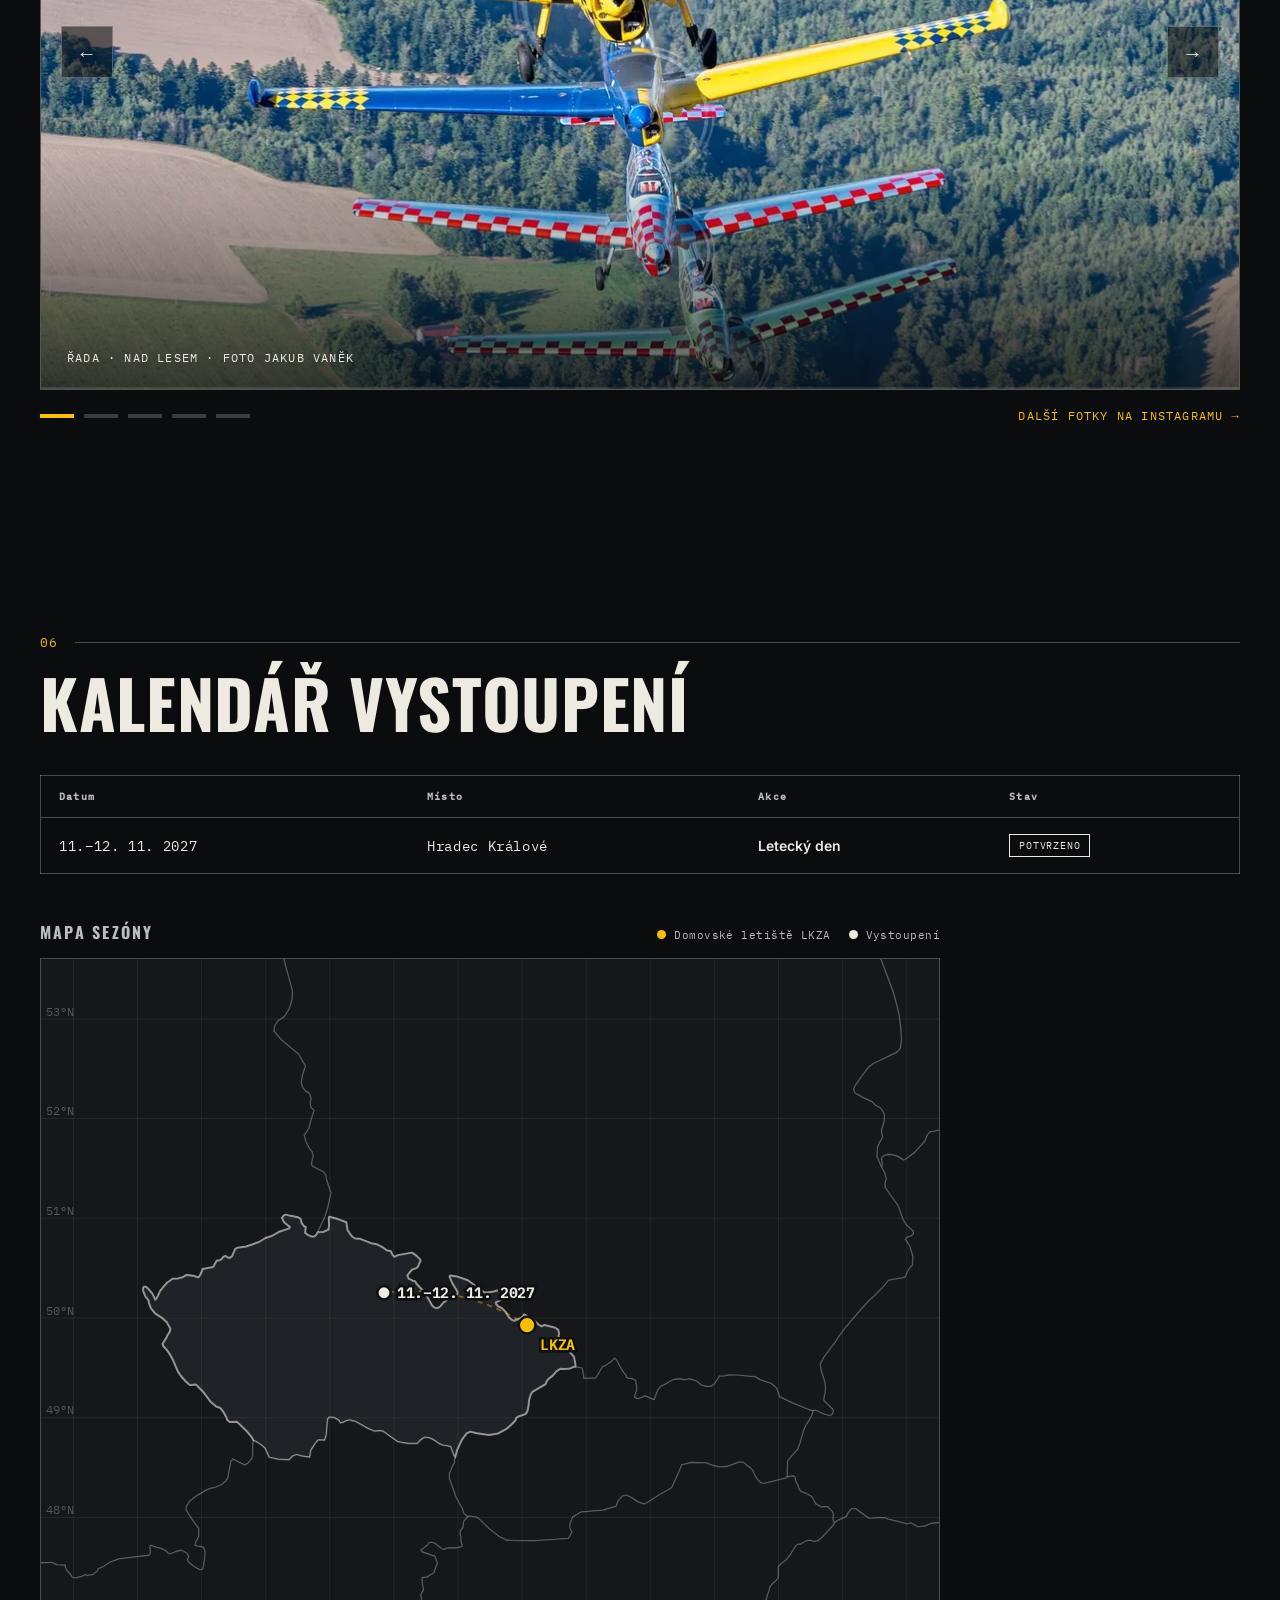
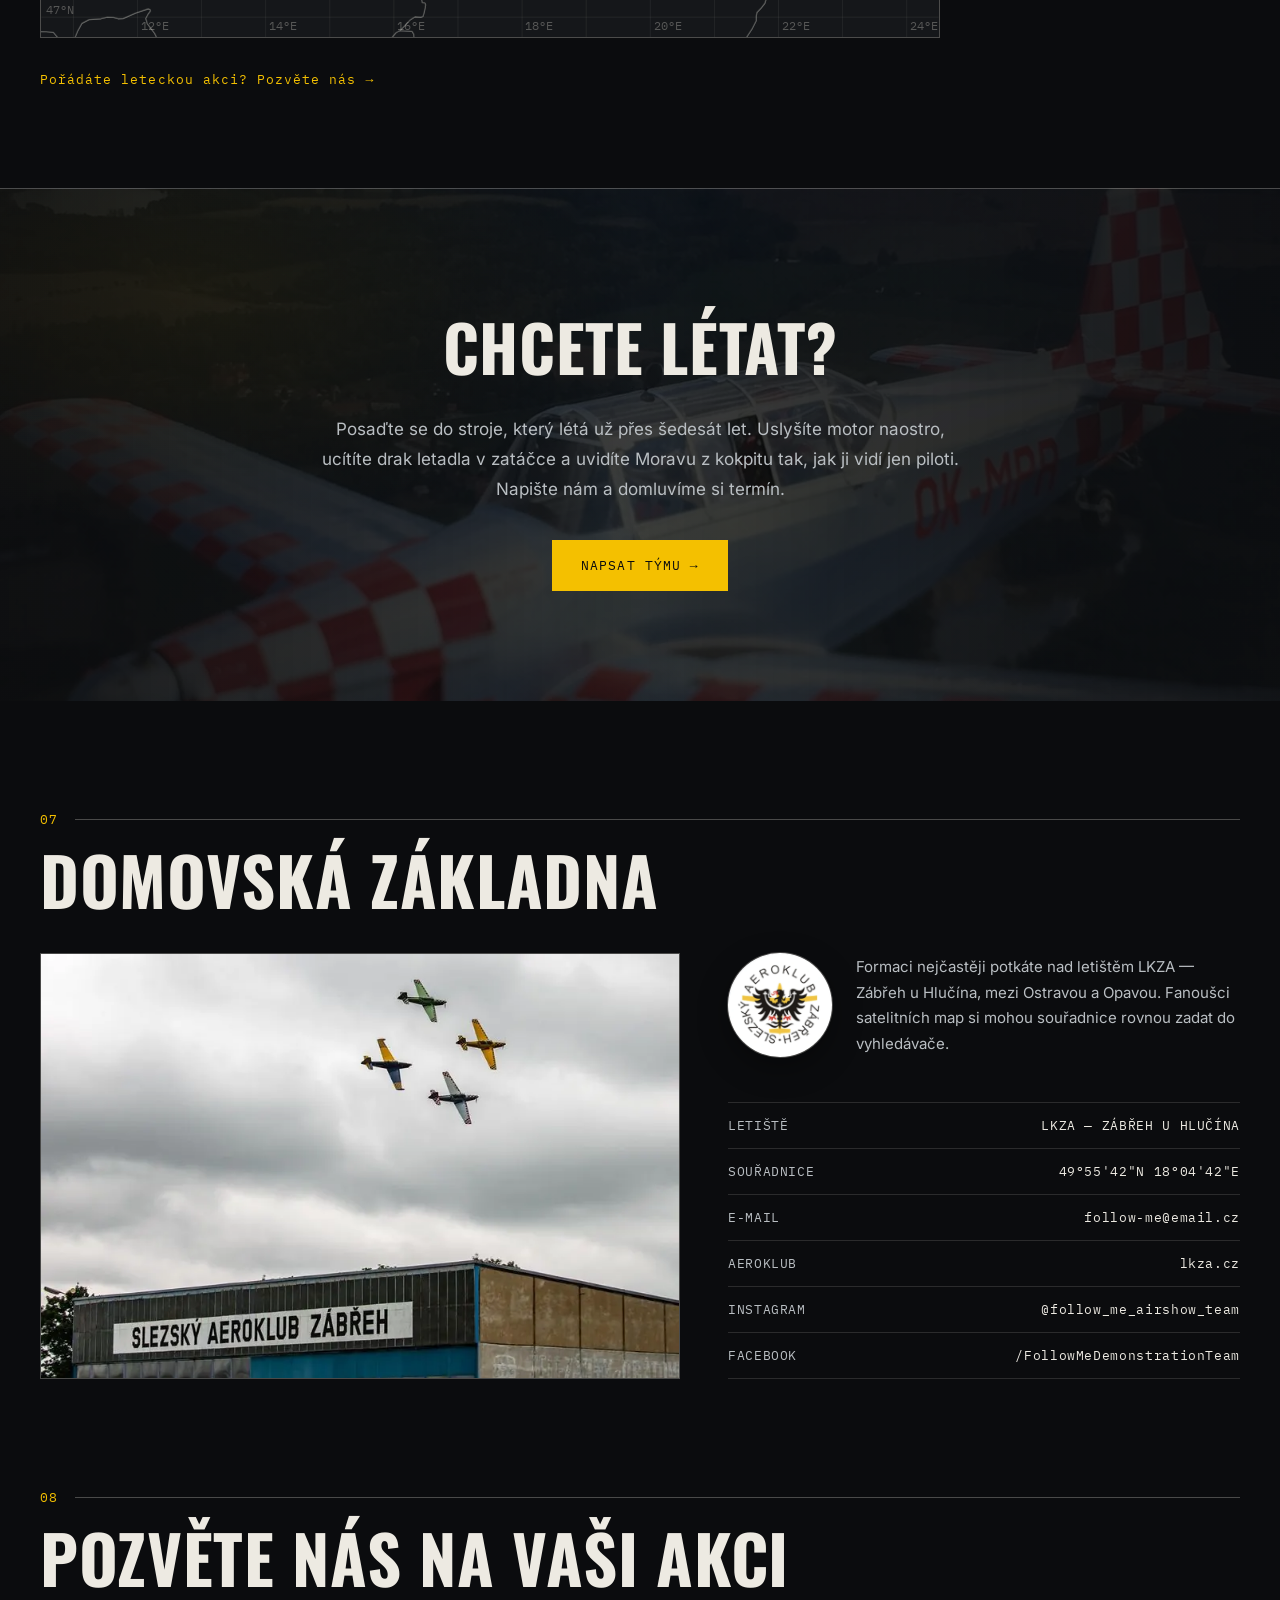
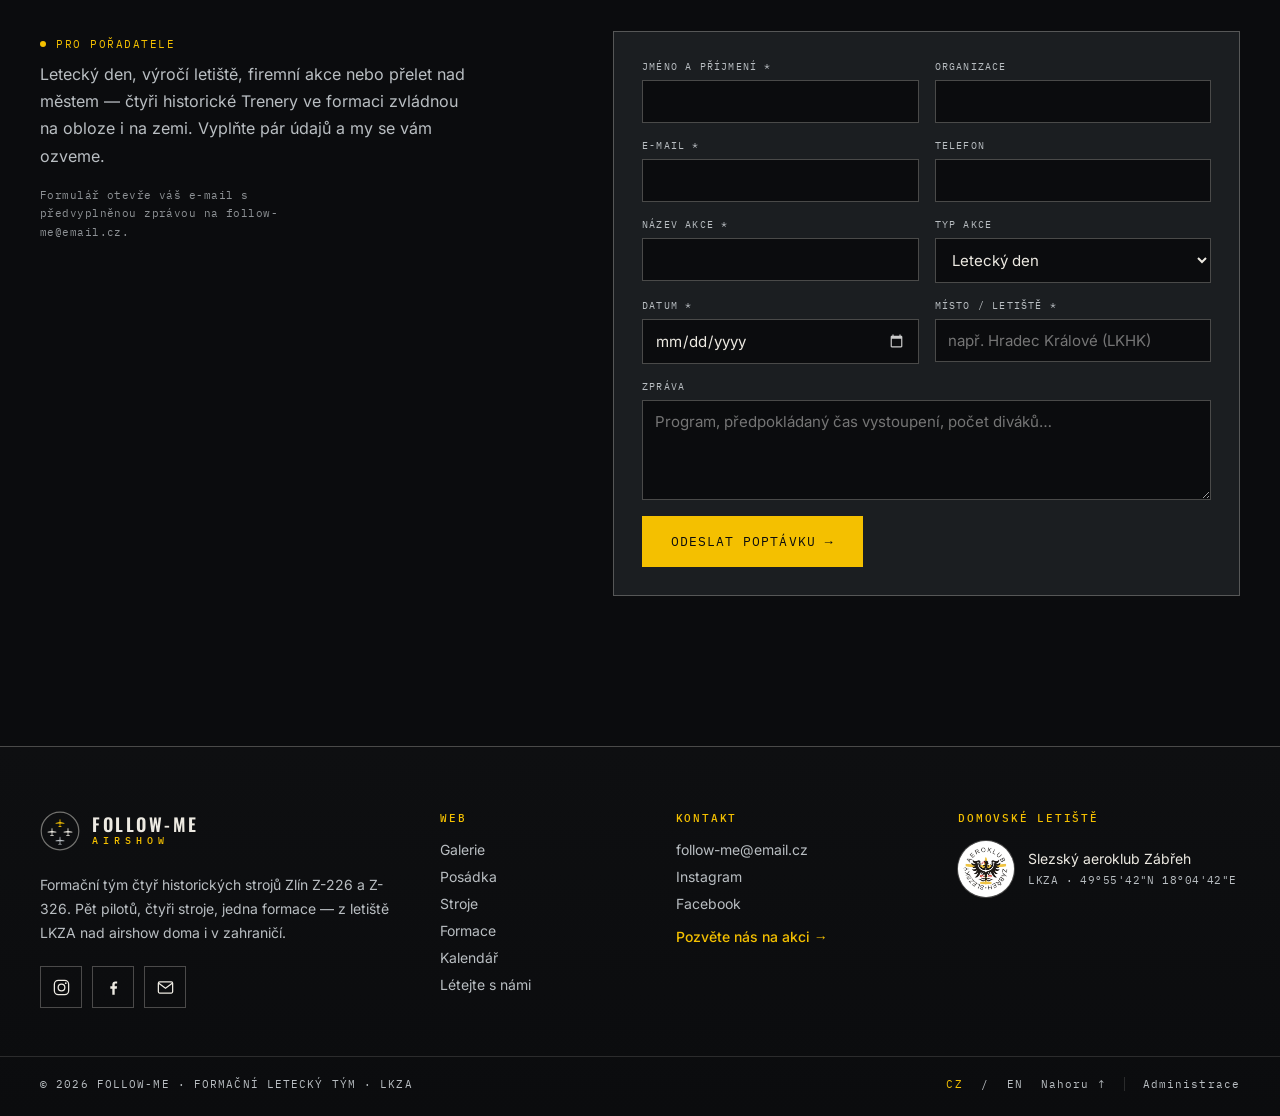
==== commit 4c974609: "Poptávka přesunuta na konec stránky, nová patička - sekce Pozvěte nás jako 08 s jednotným nadpisem, " ====
--- a/index.html
+++ b/index.html
@@ -27,7 +27,7 @@
 <link rel="preload" href="assets/fonts/oswald-latin-500-normal.woff2" as="font" type="font/woff2" crossorigin>
 <link rel="preload" href="assets/fonts/inter-latin-400-normal.woff2" as="font" type="font/woff2" crossorigin>
 <link rel="preload" href="data/events.json" as="fetch" crossorigin>
-<link rel="stylesheet" href="css/style.css?v=22">
+<link rel="stylesheet" href="css/style.css?v=23">
 <link rel="preload" as="image" href="assets/images/photos/hero-mraky-mobil.webp" media="(max-width: 860px)">
 <link rel="preload" as="image" href="assets/images/photos/hero-mraky.webp" media="(min-width: 861px)">
 </head>
@@ -810,11 +810,58 @@
   <p class="invite-link"><a href="#invite" class="mono">Pořádáte leteckou akci? Pozvěte nás →</a></p>
 </div>
 
+<!-- ============================================================ FLY WITH US -->
+<section class="fly-section has-photo reveal" id="fly">
+  <div class="fly-inner">
+    <h2 class="display">Chcete létat?</h2>
+    <p>
+      Posaďte se do stroje, který létá už přes šedesát let. Uslyšíte motor
+      naostro, ucítíte drak letadla v zatáčce a uvidíte Moravu z kokpitu tak,
+      jak ji vidí jen piloti. Napište nám a domluvíme si termín.
+    </p>
+    <a href="mailto:follow-me@email.cz" class="btn">NAPSAT TÝMU →</a>
+  </div>
+</section>
+
+<!-- ============================================================ CONTACT -->
+<div class="section-label" id="contact">
+  <span class="num mono">07</span>
+  <div class="rule"></div>
+  <h2>Domovská základna</h2>
+</div>
+
+<section class="contact-section reveal" aria-labelledby="contact">
+  <figure class="contact-photo"><img src="assets/images/photos/nad-hangarem-lkza-sm.webp" srcset="assets/images/photos/nad-hangarem-lkza-sm.webp 800w, assets/images/photos/nad-hangarem-lkza.webp 1600w" sizes="(max-width:860px) 100vw, 50vw" alt="Formace FOLLOW-ME nad hangárem Slezského aeroklubu Zábřeh" loading="lazy"></figure>
+  <div class="contact-card">
+    <div class="home-base">
+      <a class="club-logo" href="https://lkza.cz/" target="_blank" rel="noopener"><img src="assets/images/brand/slezsky-aeroklub-zabreh.webp" alt="Znak Slezského aeroklubu Zábřeh" width="222" height="222" loading="lazy"></a>
+      <p>
+        Formaci nejčastěji potkáte nad letištěm LKZA — Zábřeh u Hlučína, mezi
+        Ostravou a Opavou. Fanoušci satelitních map si mohou souřadnice rovnou
+        zadat do vyhledávače.
+      </p>
+    </div>
+    <div class="contact-meta mono">
+      <div class="row"><span class="k">LETIŠTĚ</span><span class="v">LKZA — ZÁBŘEH U HLUČÍNA</span></div>
+      <div class="row"><span class="k">SOUŘADNICE</span><span class="v">49°55'42"N 18°04'42"E</span></div>
+      <div class="row"><span class="k">E-MAIL</span><span class="v"><a href="mailto:follow-me@email.cz">follow-me@email.cz</a></span></div>
+      <div class="row"><span class="k">AEROKLUB</span><span class="v"><a href="https://lkza.cz/" target="_blank" rel="noopener">lkza.cz</a></span></div>
+      <div class="row"><span class="k">INSTAGRAM</span><span class="v"><a href="https://www.instagram.com/follow_me_airshow_team/" target="_blank" rel="noopener">@follow_me_airshow_team</a></span></div>
+      <div class="row"><span class="k">FACEBOOK</span><span class="v"><a href="https://www.facebook.com/FollowMeDemonstrationTeam" target="_blank" rel="noopener">/FollowMeDemonstrationTeam</a></span></div>
+    </div>
+  </div>
+</section>
+
 <!-- ============================================================ INVITE -->
-<section class="invite-section reveal" id="invite" aria-labelledby="invite-title">
+<div class="section-label" id="invite">
+  <span class="num mono">08</span>
+  <div class="rule"></div>
+  <h2 id="invite-title">Pozvěte nás na vaši akci</h2>
+</div>
+
+<section class="invite-section reveal" aria-labelledby="invite-title">
   <div class="invite-intro">
     <span class="ig-eyebrow mono"><span class="dot" aria-hidden="true"></span>PRO POŘADATELE</span>
-    <h2 class="display" id="invite-title">Pozvěte nás na vaši akci</h2>
     <p>Letecký den, výročí letiště, firemní akce nebo přelet nad městem — čtyři historické Trenery ve formaci zvládnou na obloze i na zemi. Vyplňte pár údajů a my se vám ozveme.</p>
     <p class="invite-fine mono">Formulář otevře váš e-mail s předvyplněnou zprávou na follow-me@email.cz.</p>
   </div>
@@ -851,48 +898,6 @@
   </form>
 </section>
 
-<!-- ============================================================ FLY WITH US -->
-<section class="fly-section has-photo reveal" id="fly">
-  <div class="fly-inner">
-    <h2 class="display">Chcete létat?</h2>
-    <p>
-      Posaďte se do stroje, který létá už přes šedesát let. Uslyšíte motor
-      naostro, ucítíte drak letadla v zatáčce a uvidíte Moravu z kokpitu tak,
-      jak ji vidí jen piloti. Napište nám a domluvíme si termín.
-    </p>
-    <a href="mailto:follow-me@email.cz" class="btn">NAPSAT TÝMU →</a>
-  </div>
-</section>
-
-<!-- ============================================================ CONTACT -->
-<div class="section-label" id="contact">
-  <span class="num mono">07</span>
-  <div class="rule"></div>
-  <h2>Domovská základna</h2>
-</div>
-
-<section class="contact-section reveal" aria-labelledby="contact">
-  <figure class="contact-photo"><img src="assets/images/photos/nad-hangarem-lkza-sm.webp" srcset="assets/images/photos/nad-hangarem-lkza-sm.webp 800w, assets/images/photos/nad-hangarem-lkza.webp 1600w" sizes="(max-width:860px) 100vw, 50vw" alt="Formace FOLLOW-ME nad hangárem Slezského aeroklubu Zábřeh" loading="lazy"></figure>
-  <div class="contact-card">
-    <div class="home-base">
-      <a class="club-logo" href="https://lkza.cz/" target="_blank" rel="noopener"><img src="assets/images/brand/slezsky-aeroklub-zabreh.webp" alt="Znak Slezského aeroklubu Zábřeh" width="222" height="222" loading="lazy"></a>
-      <p>
-        Formaci nejčastěji potkáte nad letištěm LKZA — Zábřeh u Hlučína, mezi
-        Ostravou a Opavou. Fanoušci satelitních map si mohou souřadnice rovnou
-        zadat do vyhledávače.
-      </p>
-    </div>
-    <div class="contact-meta mono">
-      <div class="row"><span class="k">LETIŠTĚ</span><span class="v">LKZA — ZÁBŘEH U HLUČÍNA</span></div>
-      <div class="row"><span class="k">SOUŘADNICE</span><span class="v">49°55'42"N 18°04'42"E</span></div>
-      <div class="row"><span class="k">E-MAIL</span><span class="v"><a href="mailto:follow-me@email.cz">follow-me@email.cz</a></span></div>
-      <div class="row"><span class="k">AEROKLUB</span><span class="v"><a href="https://lkza.cz/" target="_blank" rel="noopener">lkza.cz</a></span></div>
-      <div class="row"><span class="k">INSTAGRAM</span><span class="v"><a href="https://www.instagram.com/follow_me_airshow_team/" target="_blank" rel="noopener">@follow_me_airshow_team</a></span></div>
-      <div class="row"><span class="k">FACEBOOK</span><span class="v"><a href="https://www.facebook.com/FollowMeDemonstrationTeam" target="_blank" rel="noopener">/FollowMeDemonstrationTeam</a></span></div>
-    </div>
-  </div>
-</section>
-
 <!-- Plovoucí tlačítko poptávky: vidět pořád, schová se jen u samotného formuláře. -->
 <a class="invite-fab mono" id="inviteFab" href="#invite">
   <svg viewBox="0 0 24 24" aria-hidden="true"><path d="M21 16v-2l-8-5V3.5a1.5 1.5 0 0 0-3 0V9l-8 5v2l8-2.5V19l-2 1.5V22l3.5-1 3.5 1v-1.5L13 19v-5.5z" fill="currentColor"/></svg>
@@ -900,16 +905,59 @@
 </a>
 
 <footer class="site-footer">
-  <div class="fl mono">FOLLOW-ME · FORMAČNÍ LETECKÝ TÝM · LKZA</div>
-  <div class="fr mono">
-    <a href="#top">Nahoru ↑</a>
-    <a href="mailto:follow-me@email.cz">E-mail</a>
-    <a href="https://www.instagram.com/follow_me_airshow_team/" target="_blank" rel="noopener">Instagram</a>
-    <a href="https://www.facebook.com/FollowMeDemonstrationTeam" target="_blank" rel="noopener">Facebook</a>
-    <a href="/admin/" class="footer-admin" rel="nofollow">Administrace</a>
+  <div class="ft-top">
+    <div class="ft-brand">
+      <a href="#top" class="ft-mark" aria-label="FOLLOW-ME — nahoru">
+        <svg viewBox="0 0 100 100" aria-hidden="true">
+      <circle cx="50" cy="50" r="47" fill="none" stroke="rgba(237,234,226,0.45)" stroke-width="3"/>
+      <path d="M12 1.5 L12.9 4 L13 8.6 L21.5 10.4 L21.5 12.2 L13 11.8 L12.6 17 L15.6 18.2 L15.6 19.4 L12 19 L8.4 19.4 L8.4 18.2 L11.4 17 L11 11.8 L2.5 12.2 L2.5 10.4 L11 8.6 L11.1 4 Z" fill="#F4C000" transform="translate(36.2 17.9) scale(1.15)"/>
+      <path d="M12 1.5 L12.9 4 L13 8.6 L21.5 10.4 L21.5 12.2 L13 11.8 L12.6 17 L15.6 18.2 L15.6 19.4 L12 19 L8.4 19.4 L8.4 18.2 L11.4 17 L11 11.8 L2.5 12.2 L2.5 10.4 L11 8.6 L11.1 4 Z" fill="#EDEAE2" transform="translate(16.2 39.9) scale(1.15)"/>
+      <path d="M12 1.5 L12.9 4 L13 8.6 L21.5 10.4 L21.5 12.2 L13 11.8 L12.6 17 L15.6 18.2 L15.6 19.4 L12 19 L8.4 19.4 L8.4 18.2 L11.4 17 L11 11.8 L2.5 12.2 L2.5 10.4 L11 8.6 L11.1 4 Z" fill="#EDEAE2" transform="translate(56.2 39.9) scale(1.15)"/>
+      <path d="M12 1.5 L12.9 4 L13 8.6 L21.5 10.4 L21.5 12.2 L13 11.8 L12.6 17 L15.6 18.2 L15.6 19.4 L12 19 L8.4 19.4 L8.4 18.2 L11.4 17 L11 11.8 L2.5 12.2 L2.5 10.4 L11 8.6 L11.1 4 Z" fill="#B9BEC2" transform="translate(36.2 61.9) scale(1.15)"/>
+    </svg>
+        <span class="nav-word">FOLLOW-ME<small class="nav-sub mono">AIRSHOW</small></span>
+      </a>
+      <p>Formační tým čtyř historických strojů Zlín Z-226 a Z-326. Pět pilotů, čtyři stroje, jedna formace — z letiště LKZA nad airshow doma i v zahraničí.</p>
+      <div class="ft-social">
+        <a href="https://www.instagram.com/follow_me_airshow_team/" target="_blank" rel="noopener" aria-label="Instagram"><svg viewBox="0 0 24 24" fill="none" stroke="currentColor" stroke-width="1.6" aria-hidden="true"><rect x="3" y="3" width="18" height="18" rx="5"/><circle cx="12" cy="12" r="4.2"/><circle cx="17.4" cy="6.6" r="1.1" fill="currentColor" stroke="none"/></svg></a>
+        <a href="https://www.facebook.com/FollowMeDemonstrationTeam" target="_blank" rel="noopener" aria-label="Facebook"><svg viewBox="0 0 24 24" aria-hidden="true"><path fill="currentColor" d="M13.5 21v-7.5h2.6l.4-3h-3V8.6c0-.9.3-1.5 1.5-1.5h1.6V4.4c-.3 0-1.2-.1-2.3-.1-2.3 0-3.8 1.4-3.8 3.9v2.3H8v3h2.5V21z"/></svg></a>
+        <a href="mailto:follow-me@email.cz" aria-label="E-mail"><svg viewBox="0 0 24 24" fill="none" stroke="currentColor" stroke-width="1.6" aria-hidden="true"><rect x="3" y="5" width="18" height="14" rx="1.5"/><path d="M3.5 6.5 12 13l8.5-6.5"/></svg></a>
+      </div>
+    </div>
+    <nav class="ft-col" aria-label="Odkazy v patičce">
+      <h3 class="mono">WEB</h3>
+      <a href="#instagram">Galerie</a>
+      <a href="#team">Posádka</a>
+      <a href="#machines">Stroje</a>
+      <a href="#formation">Formace</a>
+      <a href="#events">Kalendář</a>
+      <a href="#fly">Létejte s námi</a>
+    </nav>
+    <div class="ft-col">
+      <h3 class="mono">KONTAKT</h3>
+      <a href="mailto:follow-me@email.cz">follow-me@email.cz</a>
+      <a href="https://www.instagram.com/follow_me_airshow_team/" target="_blank" rel="noopener">Instagram</a>
+      <a href="https://www.facebook.com/FollowMeDemonstrationTeam" target="_blank" rel="noopener">Facebook</a>
+      <a href="#invite" class="ft-cta">Pozvěte nás na akci →</a>
+    </div>
+    <div class="ft-col ft-club">
+      <h3 class="mono">DOMOVSKÉ LETIŠTĚ</h3>
+      <a class="ft-club-link" href="https://lkza.cz/" target="_blank" rel="noopener">
+        <img src="assets/images/brand/slezsky-aeroklub-zabreh.webp" alt="" width="56" height="56" loading="lazy">
+        <span>Slezský aeroklub Zábřeh<small class="mono">LKZA · 49°55'42"N 18°04'42"E</small></span>
+      </a>
+    </div>
+  </div>
+  <div class="ft-bottom mono">
+    <span>© <span id="ftYear">2026</span> FOLLOW-ME · FORMAČNÍ LETECKÝ TÝM · LKZA</span>
+    <span class="ft-links">
+      <a href="./" class="ft-lang" lang="cs" aria-current="page">CZ</a> / <a href="en/" lang="en" hreflang="en">EN</a>
+      <a href="#top">Nahoru ↑</a>
+      <a href="/admin/" class="footer-admin" rel="nofollow">Administrace</a>
+    </span>
   </div>
 </footer>
 
-<script src="js/main.js?v=22"></script>
+<script src="js/main.js?v=23"></script>
 </body>
 </html>
--- a/css/style.css
+++ b/css/style.css
@@ -525,17 +525,6 @@
 .contact-meta .row .v{ color:var(--offwhite); text-align:right; }
 .contact-meta .row .v a:hover{ color:var(--yellow); }
 
-.site-footer{ margin-top:90px; padding:34px 40px; border-top:1px solid var(--line); display:flex; justify-content:space-between; align-items:center; flex-wrap:wrap; gap:14px; }
-.site-footer .fl{ font-size:11px; letter-spacing:0.1em; color:var(--aluminium); }
-.site-footer .fr{ display:flex; gap:20px; font-size:11px; letter-spacing:0.1em; color:var(--aluminium); }
-.site-footer .fr a:hover{ color:var(--yellow); }
-.site-footer .fr{ flex-wrap:wrap; row-gap:12px; }
-.site-footer .fr a{ white-space:nowrap; }
-.site-footer .footer-admin{ opacity:0.85; padding-left:20px; border-left:1px solid var(--line); }
-@media (max-width:640px){ .site-footer .footer-admin{ padding-left:0; border-left:none; } }
-.site-footer .footer-admin:hover{ opacity:1; }
-@media (max-width:480px){ .contact-meta .row{ flex-direction:column; gap:4px; } .contact-meta .row .v{ text-align:left; } }
-@media (max-width:640px){ .site-footer{ padding:26px 20px; flex-direction:column; align-items:flex-start; } }
 
 /* ---------- REVEAL ANIMATION ---------- */
 .reveal{ opacity:0; transform:translateY(18px); transition:opacity .6s ease, transform .6s ease; }
@@ -613,8 +602,8 @@
 @media (prefers-reduced-motion: reduce){ .map-pins .route, .map-pins .home .pulse{ animation:none; } }
 
 /* ---------- POPTÁVKA ---------- */
-.invite-section{ max-width:var(--max); margin:0 auto; padding:30px 40px 110px; display:grid; grid-template-columns:0.9fr 1.1fr; gap:60px; align-items:start; }
-@media (max-width:900px){ .invite-section{ grid-template-columns:1fr; gap:34px; padding:20px 20px 80px; } }
+.invite-section{ max-width:var(--max); margin:0 auto; padding:0 40px 110px; display:grid; grid-template-columns:0.9fr 1.1fr; gap:60px; align-items:start; }
+@media (max-width:900px){ .invite-section{ grid-template-columns:1fr; gap:34px; padding:0 20px 80px; } }
 .invite-intro h2{ font-family:'Oswald',sans-serif; text-transform:uppercase; font-size:clamp(28px,4vw,46px); line-height:1.05; margin-bottom:18px; }
 .invite-intro p{ color:var(--aluminium); font-size:16px; line-height:1.7; max-width:44ch; }
 .invite-fine{ margin-top:16px; font-size:11px !important; opacity:0.75; }
@@ -745,3 +734,37 @@
 .club-logo img{ width:100%; height:100%; display:block; border-radius:50%; }
 .club-logo:hover, .club-logo:focus-visible{ transform:scale(1.04); box-shadow:0 0 0 2px var(--yellow), 0 10px 30px rgba(0,0,0,0.35); }
 @media (max-width:480px){ .home-base{ gap:16px; } .club-logo{ width:76px; height:76px; } }
+
+/* ---------- PATIČKA ---------- */
+.site-footer{ margin-top:40px; border-top:1px solid var(--line-strong); background:linear-gradient(180deg, #0E0F11, var(--black)); }
+.ft-top{ max-width:var(--max); margin:0 auto; padding:64px 40px 48px; display:grid; grid-template-columns:1.5fr 0.8fr 1fr 1.2fr; gap:48px; }
+@media (max-width:1000px){ .ft-top{ grid-template-columns:1fr 1fr; gap:40px 32px; } }
+@media (max-width:560px){ .ft-top{ grid-template-columns:1fr 1fr; padding:48px 20px 36px; gap:34px 20px; } .ft-brand, .ft-club{ grid-column:1 / -1; } }
+.ft-mark{ display:inline-flex; align-items:center; gap:12px; }
+.ft-mark svg{ width:40px; height:40px; }
+.ft-mark .nav-word{ font-size:18px; }
+.ft-brand p{ margin-top:18px; font-size:14px; line-height:1.7; color:var(--aluminium); max-width:40ch; }
+.ft-social{ display:flex; gap:10px; margin-top:22px; }
+.ft-social a{ width:42px; height:42px; display:flex; align-items:center; justify-content:center; border:1px solid var(--line-strong); color:var(--offwhite); transition:border-color .2s, color .2s; }
+.ft-social a:hover, .ft-social a:focus-visible{ border-color:var(--yellow); color:var(--yellow); }
+.ft-social svg{ width:19px; height:19px; }
+.ft-col{ display:flex; flex-direction:column; align-items:flex-start; gap:10px; }
+.ft-col h3{ font-size:11px; letter-spacing:0.16em; color:var(--yellow); font-weight:500; margin-bottom:6px; }
+.ft-col a{ font-size:14px; color:var(--aluminium); transition:color .2s; }
+.ft-col a:hover, .ft-col a:focus-visible{ color:var(--offwhite); }
+.ft-col .ft-cta{ margin-top:6px; color:var(--yellow); font-weight:500; }
+.ft-col .ft-cta:hover{ color:var(--offwhite); }
+.ft-club-link{ display:flex; align-items:center; gap:14px; }
+.ft-club-link img{ width:56px; height:56px; border-radius:50%; background:#fff; box-shadow:0 0 0 1px var(--line-strong); flex-shrink:0; }
+.ft-club-link span{ display:flex; flex-direction:column; gap:4px; color:var(--offwhite); font-size:14px; line-height:1.35; }
+.ft-club-link small{ font-size:11px; color:var(--aluminium); letter-spacing:0.04em; }
+.ft-bottom{ max-width:var(--max); margin:0 auto; padding:20px 40px 26px; border-top:1px solid var(--line); display:flex; justify-content:space-between; align-items:center; gap:14px 24px; flex-wrap:wrap; font-size:11px; letter-spacing:0.1em; color:var(--aluminium); }
+@media (max-width:560px){ .ft-bottom{ padding:18px 20px 24px; flex-direction:column; align-items:flex-start; } }
+.ft-links{ display:flex; align-items:center; gap:18px; flex-wrap:wrap; }
+.ft-links a:hover{ color:var(--yellow); }
+.ft-links .ft-lang{ color:var(--yellow); }
+.ft-bottom .footer-admin{ padding-left:18px; border-left:1px solid var(--line); }
+
+/* úzké mobily: obsah sekce kontakt se nesmí roztáhnout přes okraj */
+.contact-section > *{ min-width:0; }
+.contact-meta .row .v{ overflow-wrap:anywhere; }
